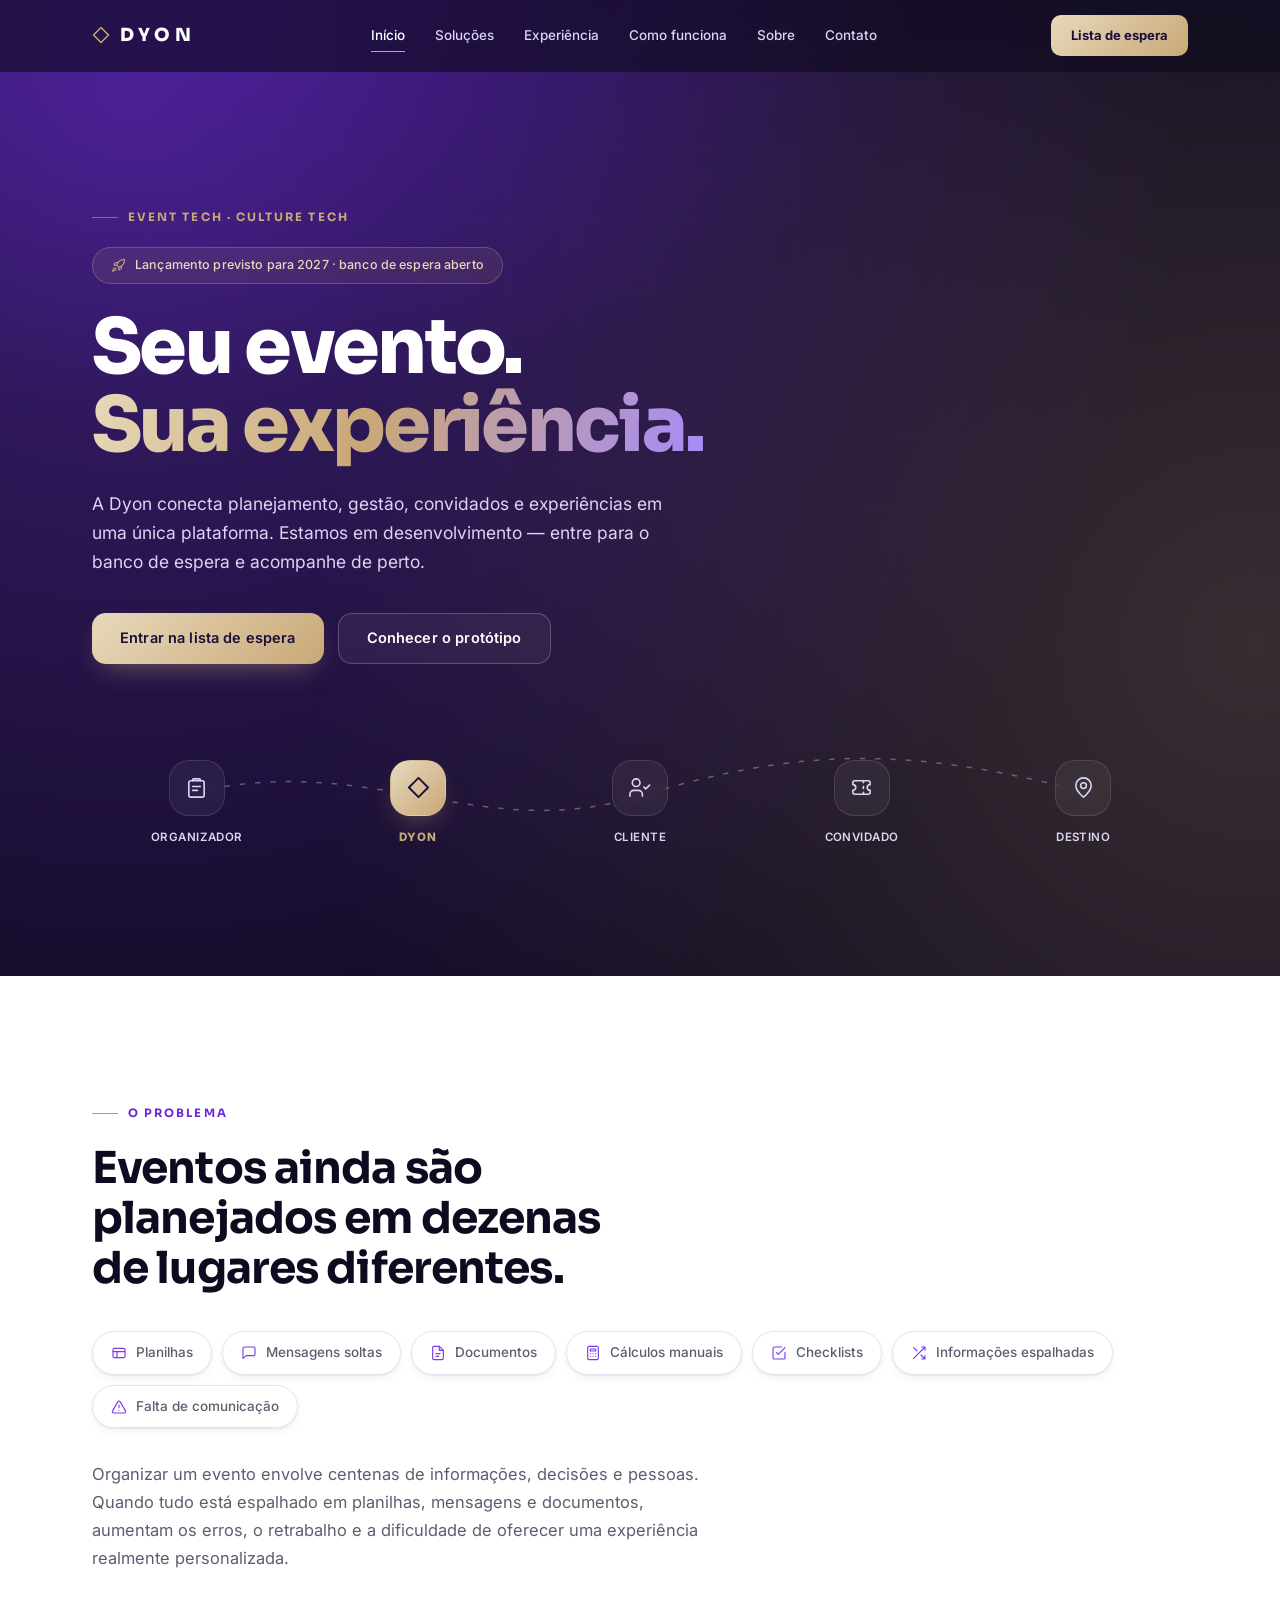
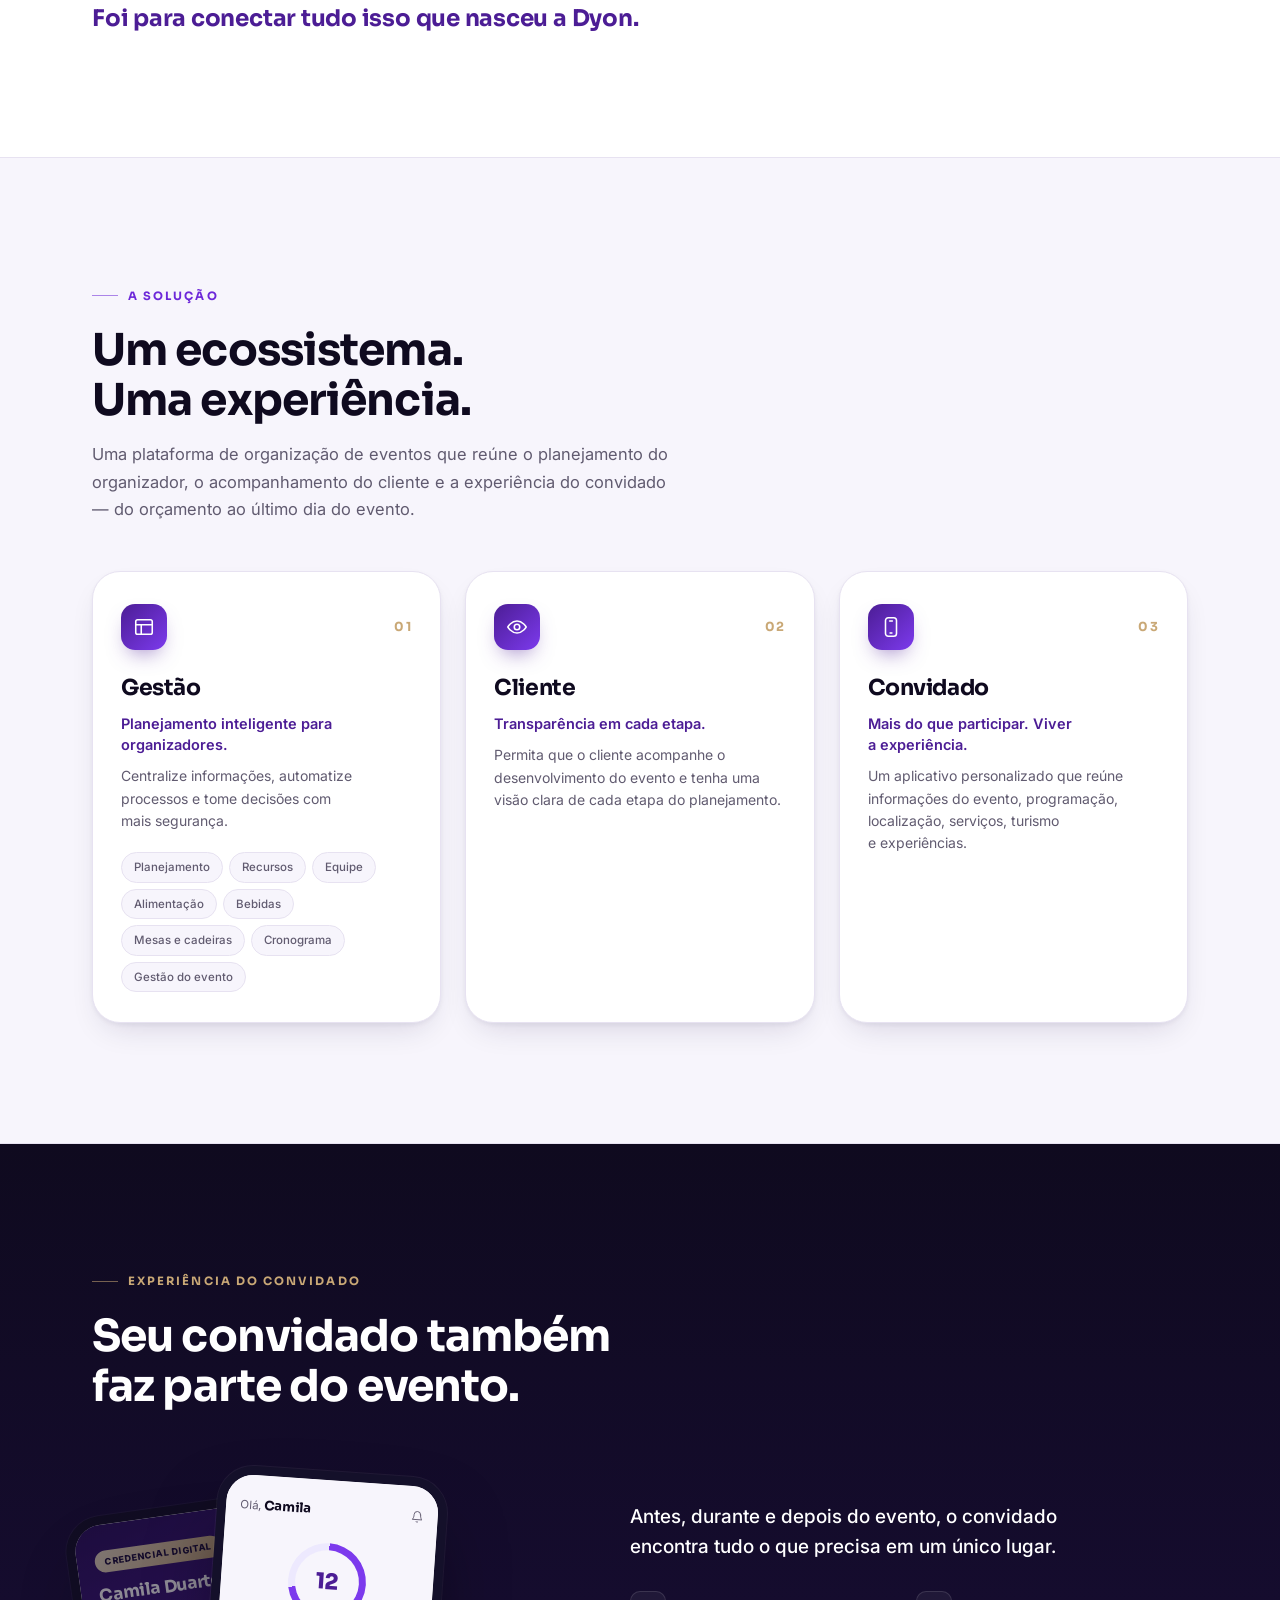
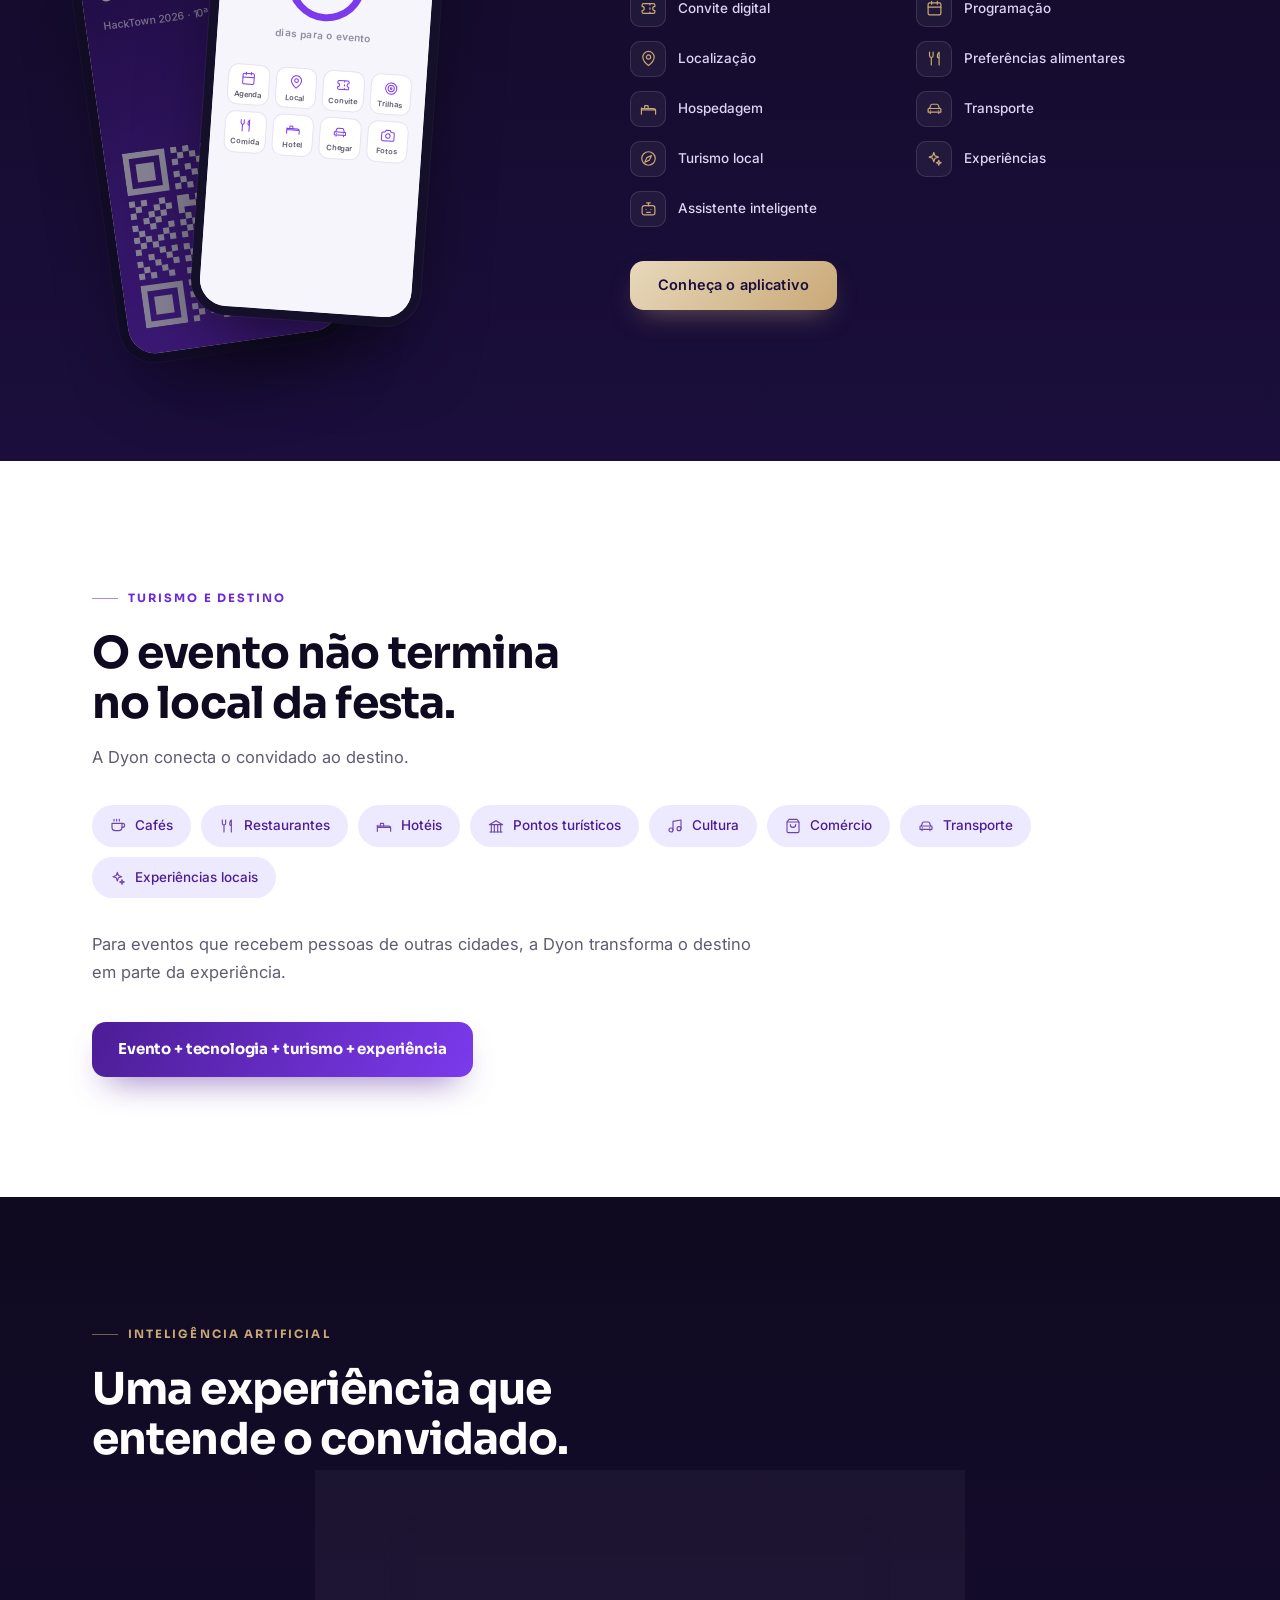
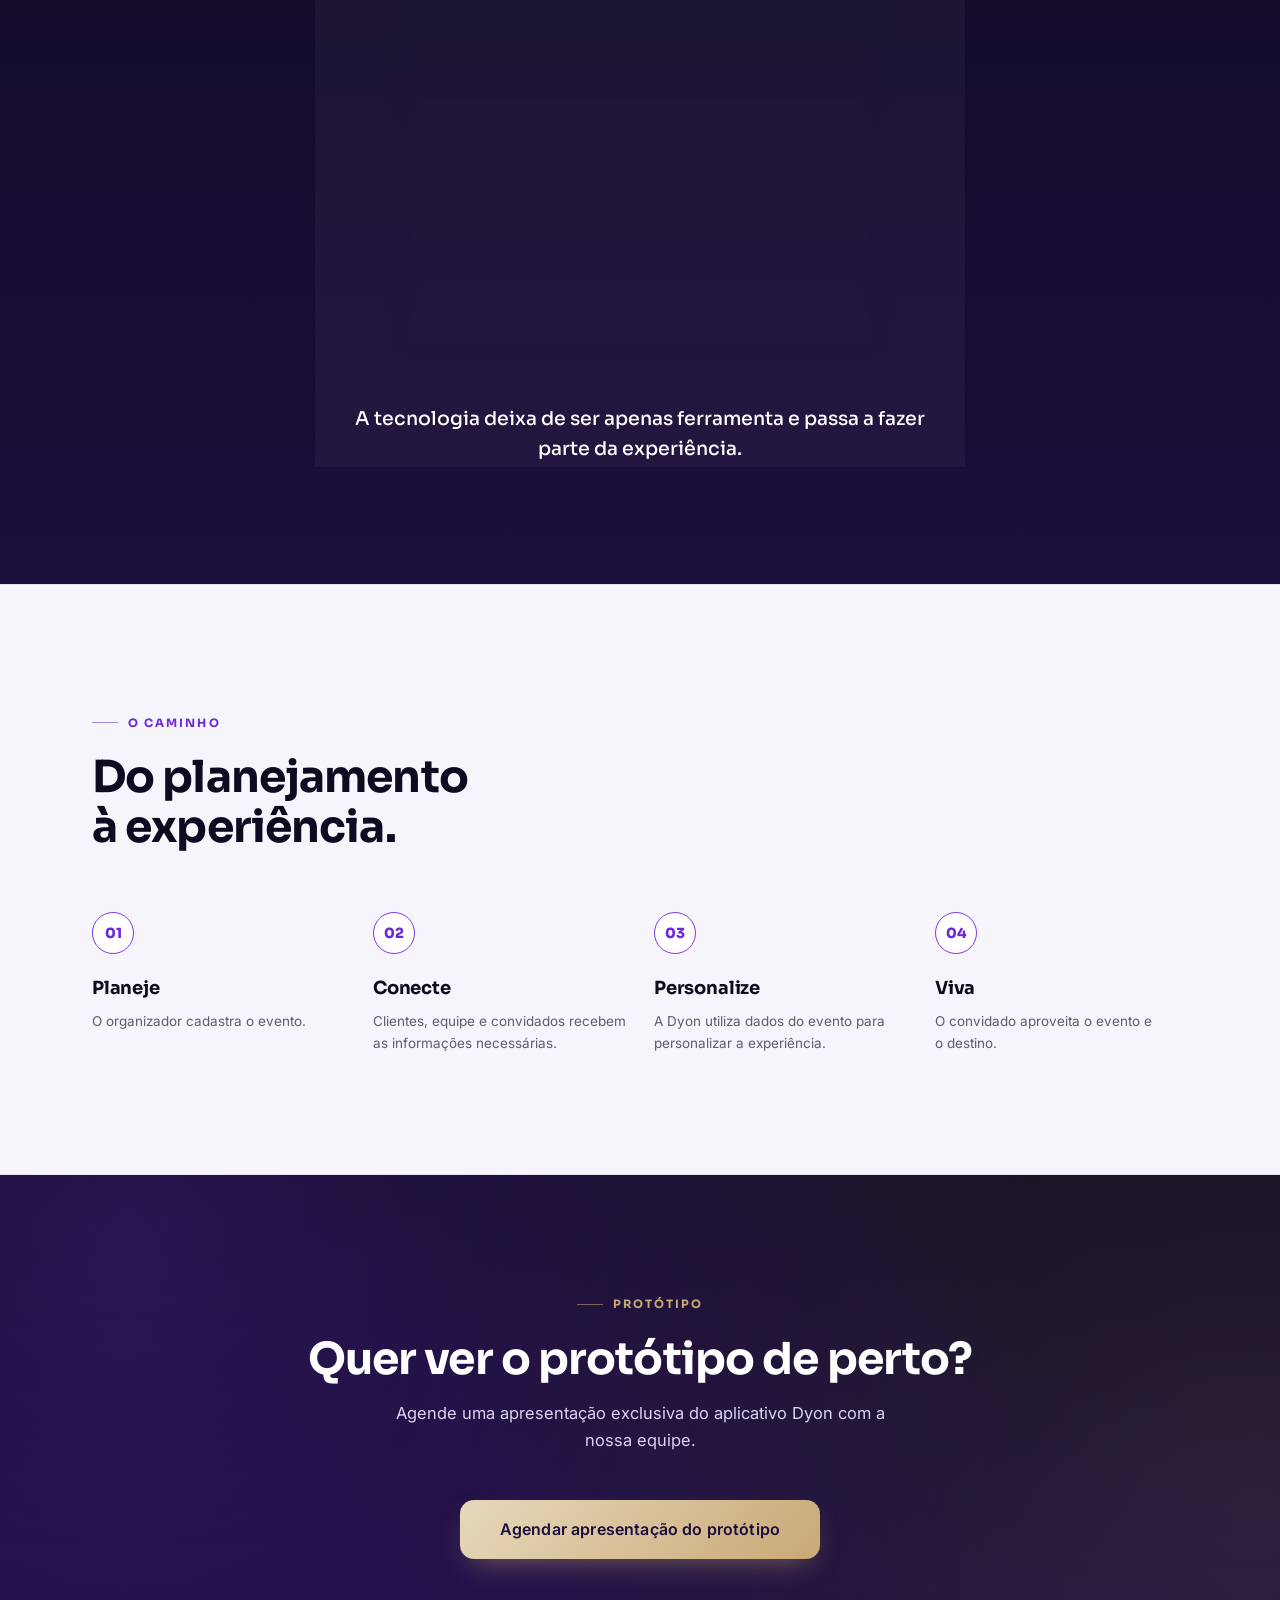
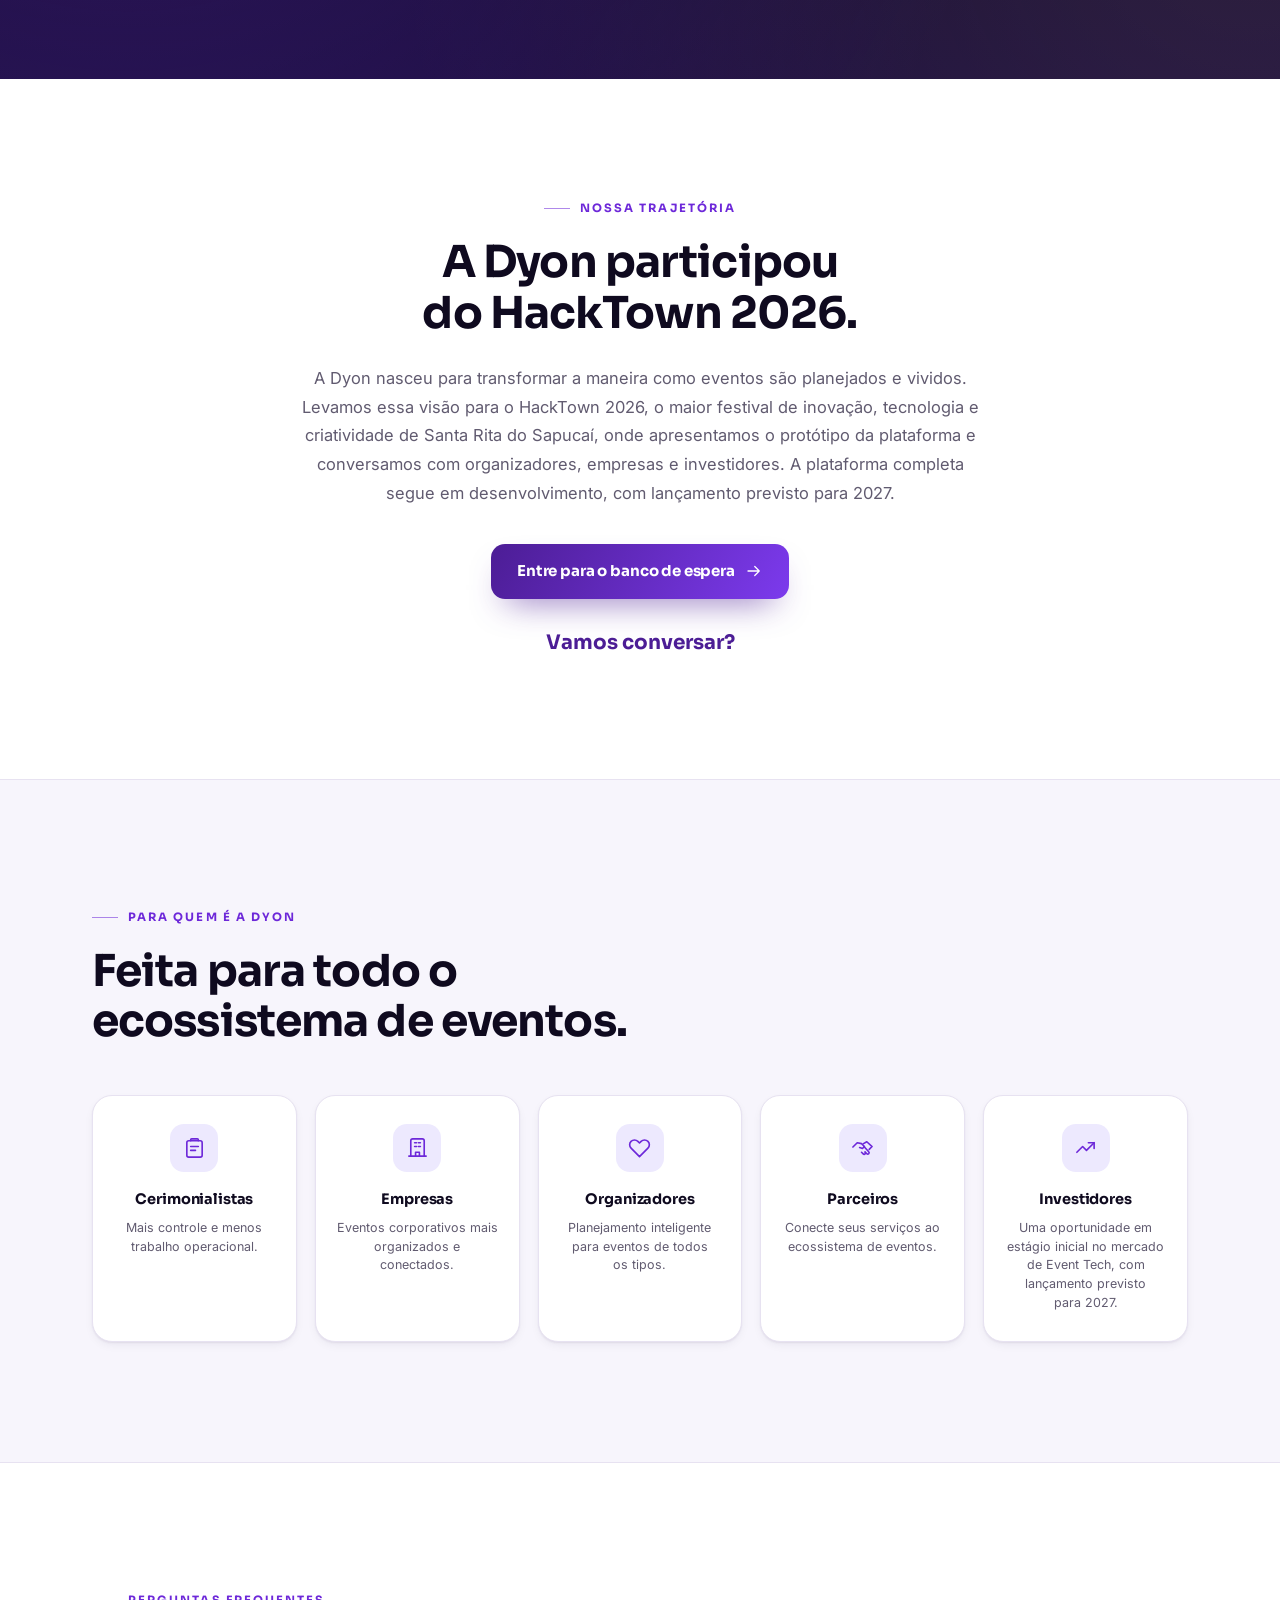
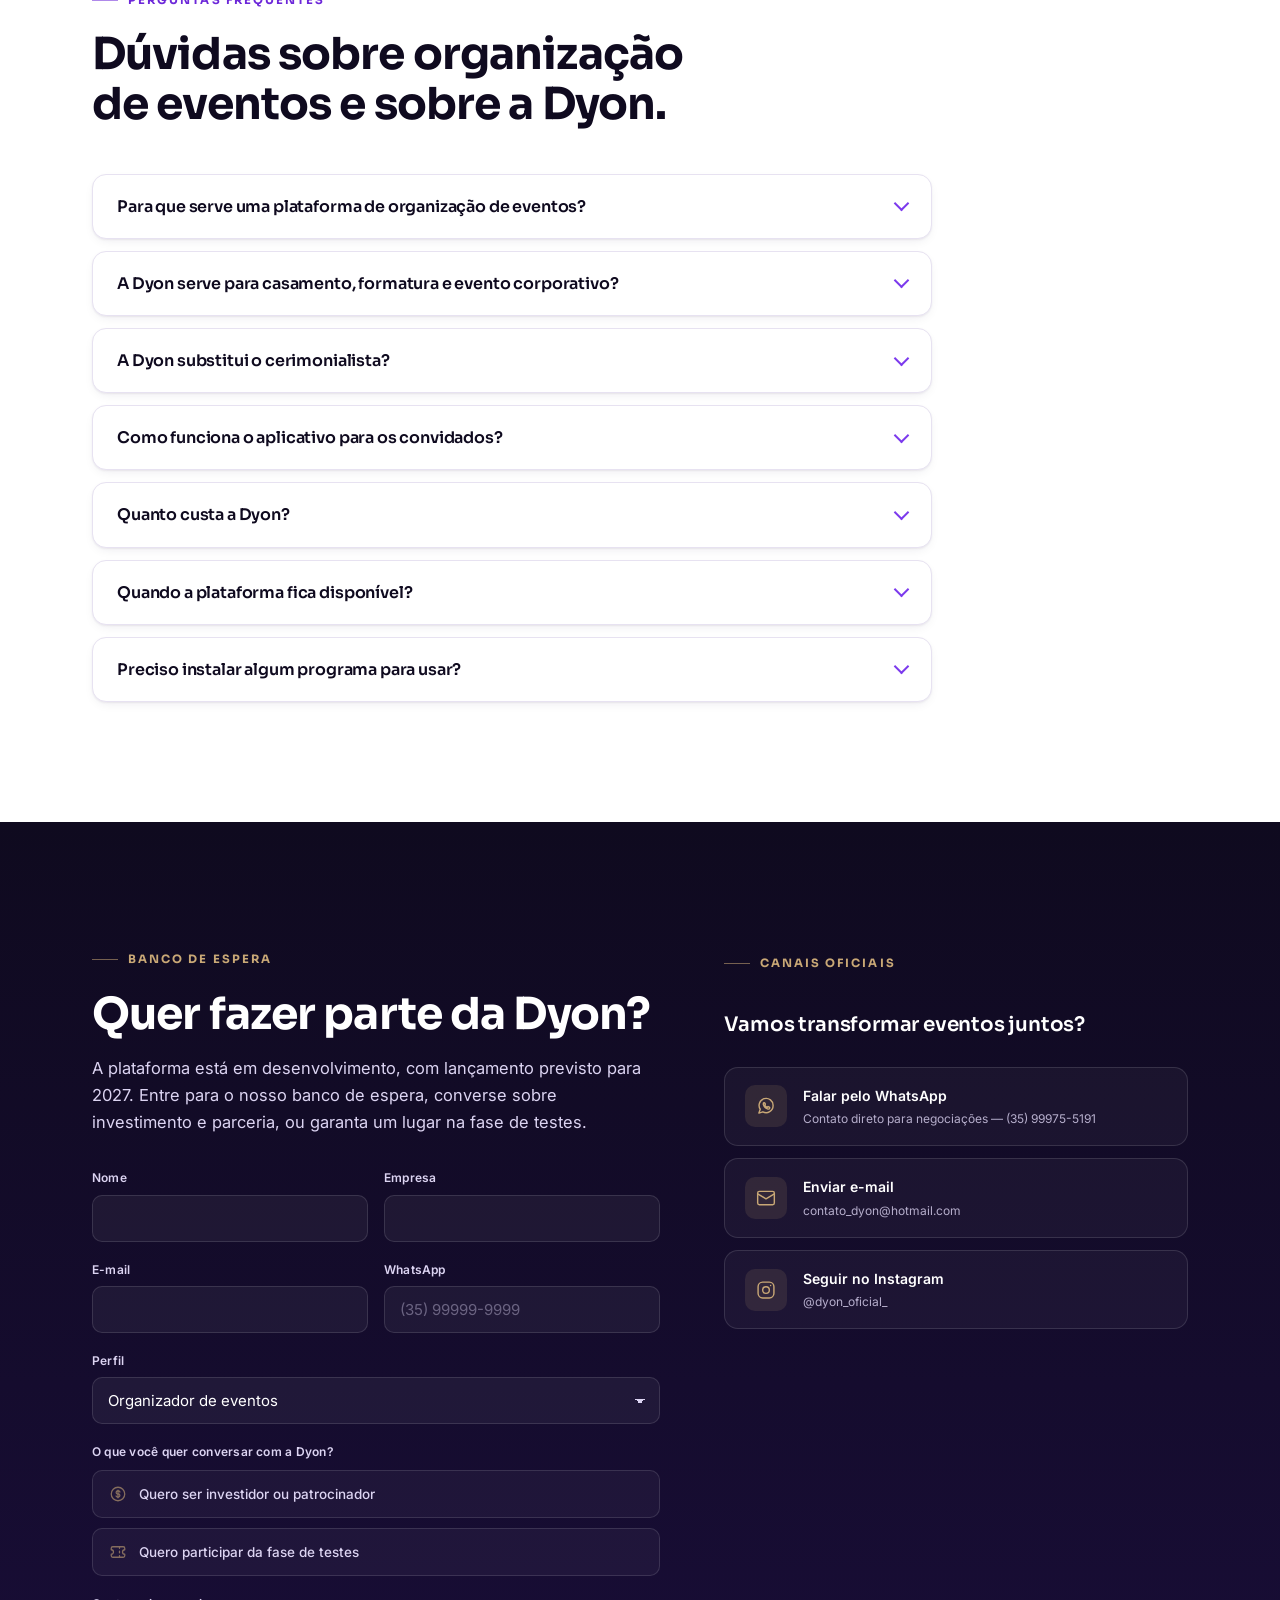
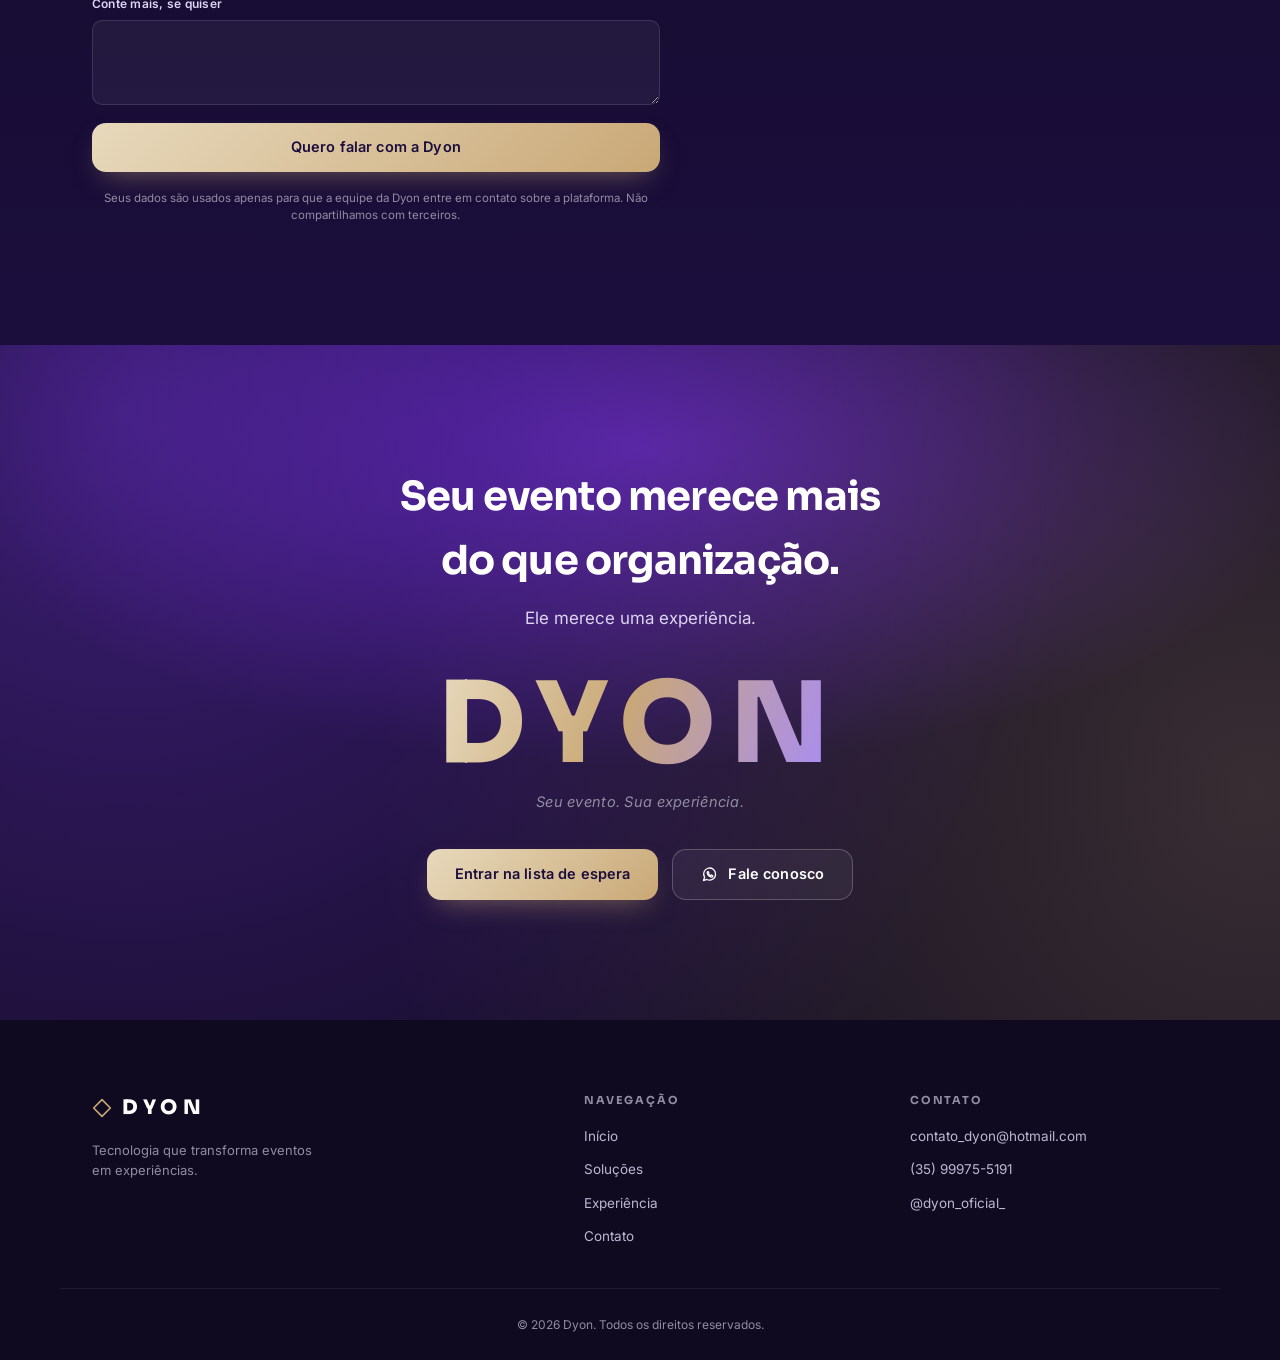
==== index.html @ 257ace50 "atualização" ====
<!DOCTYPE html>
<html lang="pt-BR">
<head>
<meta charset="UTF-8">
<meta name="viewport" content="width=device-width, initial-scale=1.0, maximum-scale=1.0, minimum-scale=1.0, user-scalable=no, viewport-fit=cover">
<meta name="description" content="Plataforma para organização e gestão de eventos: planejamento para cerimonialistas, acompanhamento do cliente e aplicativo para convidados. Lançamento em 2027.">
<meta name="theme-color" content="#0F0A1F">
<title>Dyon — Plataforma de gestão de eventos e app do convidado</title>
<meta property="og:type" content="website">
<meta property="og:locale" content="pt_BR">
<meta property="og:site_name" content="Dyon">
<meta property="og:title" content="Dyon — Seu evento. Sua experiência.">
<meta property="og:description" content="A Dyon conecta planejamento, gestão, convidados e experiências em uma única plataforma. Lançamento previsto para 2027 — entre para o banco de espera.">
<meta name="twitter:card" content="summary_large_image">
<link rel="icon" href="data:image/svg+xml,%3Csvg xmlns='http://www.w3.org/2000/svg' viewBox='0 0 32 32'%3E%3Crect width='32' height='32' rx='8' fill='%230F0A1F'/%3E%3Cpath d='M16 6l8 10-8 10-8-10z' fill='none' stroke='%23C9A876' stroke-width='2' stroke-linejoin='round'/%3E%3C/svg%3E">
<link rel="preconnect" href="https://fonts.googleapis.com">
<link rel="preconnect" href="https://fonts.gstatic.com" crossorigin>
<link href="https://fonts.googleapis.com/css2?family=Sora:wght@400;500;600;700;800&family=Inter:wght@400;500;600;700&display=swap" rel="stylesheet">
<link rel="stylesheet" href="style.css">

<!-- Ficha da empresa para o Google entender quem é a Dyon -->
<script type="application/ld+json">
{
  "@context": "https://schema.org",
  "@graph": [
    {
      "@type": "Organization",
      "@id": "https://dyonoficial.com.br/#organizacao",
      "name": "Dyon",
      "alternateName": "Dyon Event Tech",
      "url": "https://dyonoficial.com.br/",
      "slogan": "Seu evento. Sua experiência.",
      "description": "Plataforma brasileira de Event Tech que reúne planejamento, gestão, acompanhamento do cliente e a experiência do convidado em um único ecossistema. Em desenvolvimento, com lançamento previsto para 2027.",
      "email": "contato_dyon@hotmail.com",
      "telephone": "+55-35-99975-5191",
      "sameAs": [
        "https://instagram.com/dyon_oficial_"
      ],
      "areaServed": {
        "@type": "Country",
        "name": "Brasil"
      },
      "knowsAbout": [
        "organização de eventos",
        "gestão de eventos",
        "cerimonialista",
        "eventos corporativos",
        "aplicativo para convidados",
        "convite digital",
        "turismo de eventos"
      ],
      "contactPoint": {
        "@type": "ContactPoint",
        "contactType": "vendas",
        "email": "contato_dyon@hotmail.com",
        "telephone": "+55-35-99975-5191",
        "availableLanguage": "pt-BR"
      }
    },
    {
      "@type": "WebSite",
      "@id": "https://dyonoficial.com.br/#site",
      "url": "https://dyonoficial.com.br/",
      "name": "Dyon",
      "inLanguage": "pt-BR",
      "publisher": {
        "@id": "https://dyonoficial.com.br/#organizacao"
      }
    },
    {
      "@type": "FAQPage",
      "@id": "https://dyonoficial.com.br/#perguntas",
      "mainEntity": [
        {
          "@type": "Question",
          "name": "Para que serve uma plataforma de organização de eventos?",
          "acceptedAnswer": {
            "@type": "Answer",
            "text": "Organizar um evento envolve centenas de decisões: orçamento, fornecedores, equipe, alimentação, bebidas, mesas e cadeiras, cronograma e lista de convidados. Uma plataforma de organização de eventos reúne tudo isso em um só lugar, no lugar de planilhas soltas e informações espalhadas por conversas. Na Dyon, o organizador planeja, o cliente acompanha cada etapa e o convidado recebe as informações do evento em um aplicativo."
          }
        },
        {
          "@type": "Question",
          "name": "A Dyon serve para casamento, formatura e evento corporativo?",
          "acceptedAnswer": {
            "@type": "Answer",
            "text": "Sim. A estrutura é a mesma para qualquer evento com convidados: planejamento, equipe, alimentação, cronograma e comunicação. Casamentos, formaturas, congressos, festivais e eventos corporativos usam os mesmos módulos — muda o conteúdo, não a ferramenta."
          }
        },
        {
          "@type": "Question",
          "name": "A Dyon substitui o cerimonialista?",
          "acceptedAnswer": {
            "@type": "Answer",
            "text": "Não. A Dyon é a ferramenta de trabalho do cerimonialista, não o substituto dele. O que a plataforma tira do caminho é o trabalho operacional — refazer planilha, repetir a mesma informação, conferir número de convidado — para sobrar tempo com o que exige gente: atendimento, decisão e o dia do evento."
          }
        },
        {
          "@type": "Question",
          "name": "Como funciona o aplicativo para os convidados?",
          "acceptedAnswer": {
            "@type": "Answer",
            "text": "Cada convidado recebe um aplicativo personalizado do evento, com convite digital, programação, localização, preferências alimentares, hospedagem, transporte e as experiências do destino. Há também um assistente inteligente que responde dúvidas como o caminho até o local ou o restaurante mais próximo. O convidado não precisa instalar nada."
          }
        },
        {
          "@type": "Question",
          "name": "Quanto custa a Dyon?",
          "acceptedAnswer": {
            "@type": "Answer",
            "text": "Ainda não há preço definido. A plataforma está em desenvolvimento, com lançamento previsto para 2027, e os valores serão anunciados perto do lançamento. Quem entra no banco de espera é avisado primeiro."
          }
        },
        {
          "@type": "Question",
          "name": "Quando a plataforma fica disponível?",
          "acceptedAnswer": {
            "@type": "Answer",
            "text": "O lançamento está previsto para 2027. Antes disso haverá uma fase de testes com um grupo reduzido de organizadores e cerimonialistas — dá para se candidatar pelo formulário desta página."
          }
        },
        {
          "@type": "Question",
          "name": "Preciso instalar algum programa para usar?",
          "acceptedAnswer": {
            "@type": "Answer",
            "text": "Não. A Dyon funciona pelo navegador, no computador ou no celular, sem instalação e sem depender de um sistema específico."
          }
        }
      ]
    }
  ]
}
</script>
</head>
<body>

<a class="skip-link" href="#conteudo">Ir para o conteúdo</a>

<!-- ==================== BIBLIOTECA DE ÍCONES ==================== -->
<svg class="icon-sprite" aria-hidden="true" focusable="false"><defs>
  <symbol id="i-diamond" viewBox="0 0 24 24"><path d="M12 2 22 12 12 22 2 12z"/></symbol>
  <symbol id="i-clipboard" viewBox="0 0 24 24"><path d="M9 3h6a1 1 0 0 1 1 1v1H8V4a1 1 0 0 1 1-1z"/><path d="M16 5h2a2 2 0 0 1 2 2v13a2 2 0 0 1-2 2H6a2 2 0 0 1-2-2V7a2 2 0 0 1 2-2h2"/><path d="M8 11h8M8 15h5"/></symbol>
  <symbol id="i-user-check" viewBox="0 0 24 24"><path d="M15 21v-2a4 4 0 0 0-4-4H6a4 4 0 0 0-4 4v2"/><circle cx="8.5" cy="7" r="4"/><path d="m16.5 11.5 2 2 4-4"/></symbol>
  <symbol id="i-ticket" viewBox="0 0 24 24"><path d="M3 9V7a2 2 0 0 1 2-2h14a2 2 0 0 1 2 2v2a3 3 0 0 0 0 6v2a2 2 0 0 1-2 2H5a2 2 0 0 1-2-2v-2a3 3 0 0 0 0-6z"/><path d="M14 5v2M14 11v2M14 17v2"/></symbol>
  <symbol id="i-pin" viewBox="0 0 24 24"><path d="M20 10c0 6-8 12-8 12s-8-6-8-12a8 8 0 0 1 16 0z"/><circle cx="12" cy="10" r="3"/></symbol>
  <symbol id="i-table" viewBox="0 0 24 24"><rect x="3" y="5" width="18" height="14" rx="2"/><path d="M3 10h18M9 10v9"/></symbol>
  <symbol id="i-message" viewBox="0 0 24 24"><path d="M21 14a2 2 0 0 1-2 2H8l-5 4V5a2 2 0 0 1 2-2h14a2 2 0 0 1 2 2z"/></symbol>
  <symbol id="i-file" viewBox="0 0 24 24"><path d="M14 2H6a2 2 0 0 0-2 2v16a2 2 0 0 0 2 2h12a2 2 0 0 0 2-2V8z"/><path d="M14 2v6h6M9 13h6M9 17h4"/></symbol>
  <symbol id="i-calculator" viewBox="0 0 24 24"><rect x="4" y="2" width="16" height="20" rx="2"/><path d="M8 6h8v3H8z"/><path d="M8 13h.01M12 13h.01M16 13h.01M8 17h.01M12 17h.01M16 17h.01"/></symbol>
  <symbol id="i-check-square" viewBox="0 0 24 24"><path d="M21 11v8a2 2 0 0 1-2 2H5a2 2 0 0 1-2-2V5a2 2 0 0 1 2-2h11"/><path d="m8 11 3 3 10-10"/></symbol>
  <symbol id="i-shuffle" viewBox="0 0 24 24"><path d="M16 3h5v5M4 20 21 3M21 16v5h-5M15 15l6 6M4 4l5 5"/></symbol>
  <symbol id="i-alert" viewBox="0 0 24 24"><path d="M10.3 3.9 2.4 17.8A2 2 0 0 0 4.1 21h15.8a2 2 0 0 0 1.7-3.2L13.7 3.9a2 2 0 0 0-3.4 0z"/><path d="M12 9v4M12 17h.01"/></symbol>
  <symbol id="i-calendar" viewBox="0 0 24 24"><rect x="3" y="4" width="18" height="17" rx="2"/><path d="M8 2v4M16 2v4M3 10h18"/></symbol>
  <symbol id="i-utensils" viewBox="0 0 24 24"><path d="M5 3v5a2.5 2.5 0 0 0 5 0V3M7.5 10.5V21"/><path d="M18.5 3c-1.6 1.4-2.5 3.4-2.5 5.5 0 1.8 1 3 2.5 3V3zM18.5 11.5V21"/></symbol>
  <symbol id="i-bed" viewBox="0 0 24 24"><path d="M2 20v-9M2 14h20M22 20v-5a3 3 0 0 0-3-3H2"/><path d="M6.5 12V9a1 1 0 0 1 1-1h3a1 1 0 0 1 1 1v3"/></symbol>
  <symbol id="i-car" viewBox="0 0 24 24"><path d="m5 12 1.6-4.4A2 2 0 0 1 8.5 6h7a2 2 0 0 1 1.9 1.6L19 12"/><path d="M4 12h16a1 1 0 0 1 1 1v4H3v-4a1 1 0 0 1 1-1z"/><path d="M6 17v2M18 17v2M6.5 14.5h.01M17.5 14.5h.01"/></symbol>
  <symbol id="i-camera" viewBox="0 0 24 24"><path d="M22 19a2 2 0 0 1-2 2H4a2 2 0 0 1-2-2V9a2 2 0 0 1 2-2h3l1.8-3h6.4L17 7h3a2 2 0 0 1 2 2z"/><circle cx="12" cy="13" r="3.6"/></symbol>
  <symbol id="i-target" viewBox="0 0 24 24"><circle cx="12" cy="12" r="9"/><circle cx="12" cy="12" r="5"/><circle cx="12" cy="12" r="1.4"/></symbol>
  <symbol id="i-sparkles" viewBox="0 0 24 24"><path d="M11 3.5 12.7 8.3 17.5 10 12.7 11.7 11 16.5 9.3 11.7 4.5 10 9.3 8.3z"/><path d="M18 14.5l.9 2.6 2.6.9-2.6.9-.9 2.6-.9-2.6-2.6-.9 2.6-.9z"/></symbol>
  <symbol id="i-bot" viewBox="0 0 24 24"><rect x="3" y="8" width="18" height="13" rx="3"/><path d="M12 8V4M9.5 4h5"/><path d="M8.5 13.5h.01M15.5 13.5h.01M9.5 17.5h5"/></symbol>
  <symbol id="i-compass" viewBox="0 0 24 24"><circle cx="12" cy="12" r="9.5"/><path d="m16.2 7.8-2.9 6.5-6.5 2.9 2.9-6.5z"/></symbol>
  <symbol id="i-coffee" viewBox="0 0 24 24"><path d="M18 8h1a3 3 0 1 1 0 6h-1"/><path d="M3 8h15v6a5 5 0 0 1-5 5H8a5 5 0 0 1-5-5z"/><path d="M6 2v2.5M10 2v2.5M14 2v2.5"/></symbol>
  <symbol id="i-landmark" viewBox="0 0 24 24"><path d="M3 21h18M2 10 12 4l10 6z"/><path d="M5 10v11M9.5 10v11M14.5 10v11M19 10v11"/></symbol>
  <symbol id="i-music" viewBox="0 0 24 24"><path d="M9 18V5l12-2v13"/><circle cx="6" cy="18" r="3"/><circle cx="18" cy="16" r="3"/></symbol>
  <symbol id="i-bag" viewBox="0 0 24 24"><path d="M6 2 3 6v14a2 2 0 0 0 2 2h14a2 2 0 0 0 2-2V6l-3-4z"/><path d="M3 6h18M16 10a4 4 0 0 1-8 0"/></symbol>
  <symbol id="i-users" viewBox="0 0 24 24"><path d="M16 21v-2a4 4 0 0 0-4-4H6a4 4 0 0 0-4 4v2"/><circle cx="9" cy="7" r="4"/><path d="M22 21v-2a4 4 0 0 0-3-3.87M16 3.13a4 4 0 0 1 0 7.75"/></symbol>
  <symbol id="i-building" viewBox="0 0 24 24"><path d="M3 21h18M5 21V5a2 2 0 0 1 2-2h10a2 2 0 0 1 2 2v16"/><path d="M9 7h2M13 7h2M9 11h2M13 11h2M10 21v-4h4v4"/></symbol>
  <symbol id="i-heart" viewBox="0 0 24 24"><path d="M20.8 5.6a5 5 0 0 0-7.1 0L12 7.3l-1.7-1.7a5 5 0 1 0-7.1 7.1l8.8 8.8 8.8-8.8a5 5 0 0 0 0-7.1z"/></symbol>
  <symbol id="i-handshake" viewBox="0 0 24 24"><path d="M2 11.5 6.5 7l4.5 1 3 3-2 2-3-1"/><path d="m13 8 3.5-2L22 11l-3 3"/><path d="m11 17 1.7 1.7a1.4 1.4 0 0 0 2-2"/><path d="m14.7 16.7 1.8 1.8a1.4 1.4 0 0 0 2-2L13.5 11"/></symbol>
  <symbol id="i-trending" viewBox="0 0 24 24"><path d="m3 17 6-6 4 4 8-8"/><path d="M15 7h6v6"/></symbol>
  <symbol id="i-mail" viewBox="0 0 24 24"><rect x="2" y="4" width="20" height="16" rx="2"/><path d="m22 7-10 6L2 7"/></symbol>
  <symbol id="i-instagram" viewBox="0 0 24 24"><rect x="2.5" y="2.5" width="19" height="19" rx="5.5"/><circle cx="12" cy="12" r="4"/><path d="M17.5 6.5h.01"/></symbol>
  <symbol id="i-whatsapp" viewBox="0 0 24 24"><path d="M20.5 11.6a8.4 8.4 0 0 1-12.3 7.4L3.5 20.5l1.6-4.6a8.4 8.4 0 1 1 15.4-4.3z"/><path d="M8.9 8.4c.2-.4.4-.4.6-.4h.5c.2 0 .4 0 .6.4l.6 1.4c.1.2 0 .4-.1.6l-.4.4c-.1.2-.2.3 0 .5a6 6 0 0 0 2.5 2.2c.2.1.4.1.5 0l.5-.6c.1-.2.3-.2.5-.1l1.4.7c.2.1.3.2.3.4v.4c0 .4-.3.9-.6 1.1-.4.3-.9.4-1.4.3a7.6 7.6 0 0 1-5.5-5.3c-.2-.7-.1-1.4.3-2z"/></symbol>
  <symbol id="i-bell" viewBox="0 0 24 24"><path d="M18 8a6 6 0 0 0-12 0c0 7-3 9-3 9h18s-3-2-3-9"/><path d="M13.7 21a2 2 0 0 1-3.4 0"/></symbol>
  <symbol id="i-check" viewBox="0 0 24 24"><path d="m5 12 5 5L20 7"/></symbol>
  <symbol id="i-arrow" viewBox="0 0 24 24"><path d="M4 12h15M13 6l6 6-6 6"/></symbol>
  <symbol id="i-rocket" viewBox="0 0 24 24"><path d="M12.5 15 9 11.5a20 20 0 0 1 2-3.7A12 12 0 0 1 21.5 2.5c.2 3-.7 7.6-5.3 10.7a20 20 0 0 1-3.7 1.8z"/><path d="M9 11.5H5s.4-2.6 1.8-3.7c1.6-1.2 4.2-.3 4.2-.3M12.5 15v4s2.6-.4 3.7-1.8c1.2-1.6.3-4.2.3-4.2"/><path d="M4.5 16.5c-1.4 1.2-1.9 4.6-1.9 4.6s3.4-.5 4.6-1.9a1.9 1.9 0 0 0-2.7-2.7z"/></symbol>
  <symbol id="i-coin" viewBox="0 0 24 24"><circle cx="12" cy="12" r="9"/><path d="M12 7v10"/><path d="M14.6 9.4A2.5 2.5 0 0 0 12.3 8h-.8a2 2 0 0 0 0 4h1a2 2 0 0 1 0 4h-.8a2.5 2.5 0 0 1-2.3-1.4"/></symbol>
  <symbol id="i-link" viewBox="0 0 24 24"><path d="M9 17H7.5a5 5 0 0 1 0-10H9M15 7h1.5a5 5 0 0 1 0 10H15M8 12h8"/></symbol>
  <symbol id="i-layout" viewBox="0 0 24 24"><rect x="3" y="4" width="18" height="16" rx="2"/><path d="M3 9.5h18M9 9.5V20"/></symbol>
  <symbol id="i-eye" viewBox="0 0 24 24"><path d="M2 12s3.6-6.5 10-6.5S22 12 22 12s-3.6 6.5-10 6.5S2 12 2 12z"/><circle cx="12" cy="12" r="3"/></symbol>
  <symbol id="i-phone-app" viewBox="0 0 24 24"><rect x="6" y="2" width="12" height="20" rx="3"/><path d="M10.5 5.5h3M11 18.5h2"/></symbol>
</defs></svg>

<!-- ==================== NAV ==================== -->
<header class="nav" id="nav">
  <div class="nav-inner">
    <a href="#inicio" class="nav-logo" aria-label="Dyon — ir para o início">
      <svg class="ico nav-logo-mark" aria-hidden="true"><use href="#i-diamond"/></svg>
      <span>DYON</span>
    </a>
    <nav class="nav-links" id="navLinks" aria-label="Navegação principal">
      <a href="#inicio">Início</a>
      <a href="#solucoes">Soluções</a>
      <a href="#experiencia">Experiência</a>
      <a href="#como-funciona">Como funciona</a>
      <a href="#sobre">Sobre</a>
      <a href="#contato">Contato</a>
    </nav>
    <a href="#contato" class="nav-cta">Lista de espera</a>
    <button class="nav-burger" id="navBurger" type="button" aria-label="Abrir menu" aria-expanded="false" aria-controls="navLinks">
      <span></span><span></span><span></span>
    </button>
  </div>
</header>

<main id="conteudo">

<!-- ==================== 1. HERO ==================== -->
<section class="hero" id="inicio">
  <div class="hero-glow" aria-hidden="true"></div>
  <div class="hero-lines" aria-hidden="true"></div>
  <div class="section-inner hero-inner">
    <span class="eyebrow light">Event Tech · Culture Tech</span>
    <span class="launch-badge"><svg class="ico" aria-hidden="true"><use href="#i-rocket"/></svg>Lançamento previsto para 2027 · banco de espera aberto</span>
    <h1 class="hero-title">Seu evento.<br><span>Sua experiência.</span></h1>
    <p class="hero-sub">A Dyon conecta planejamento, gestão, convidados e experiências em uma única plataforma. Estamos em desenvolvimento — entre para o banco de espera e acompanhe de perto.</p>
    <div class="hero-actions">
      <a href="#contato" class="btn btn-gold">Entrar na lista de espera</a>
      <a href="#experimente" class="btn btn-outline-light">Conhecer o protótipo</a>
    </div>

    <div class="ecosystem" id="ecosystem">
      <svg class="ecosystem-thread" id="ecoThread" viewBox="0 0 1000 120" preserveAspectRatio="none" aria-hidden="true">
        <defs>
          <linearGradient id="threadGrad" x1="0" y1="0" x2="1" y2="0">
            <stop offset="0%" stop-color="#A78BFA"/>
            <stop offset="50%" stop-color="#C9A876"/>
            <stop offset="100%" stop-color="#A78BFA"/>
          </linearGradient>
        </defs>
        <path d="M 80 60 C 250 10, 350 110, 500 60 S 750 10, 920 60"/>
      </svg>
      <div class="eco-node"><span><svg class="ico" aria-hidden="true"><use href="#i-clipboard"/></svg></span><b>Organizador</b></div>
      <div class="eco-node eco-node-brand"><span><svg class="ico" aria-hidden="true"><use href="#i-diamond"/></svg></span><b>DYON</b></div>
      <div class="eco-node"><span><svg class="ico" aria-hidden="true"><use href="#i-user-check"/></svg></span><b>Cliente</b></div>
      <div class="eco-node"><span><svg class="ico" aria-hidden="true"><use href="#i-ticket"/></svg></span><b>Convidado</b></div>
      <div class="eco-node"><span><svg class="ico" aria-hidden="true"><use href="#i-pin"/></svg></span><b>Destino</b></div>
    </div>
  </div>
</section>

<!-- ==================== 2. O PROBLEMA ==================== -->
<section class="section" id="problema">
  <div class="section-inner">
    <span class="eyebrow dark">O problema</span>
    <h2 class="section-title">Eventos ainda são planejados em dezenas de lugares diferentes.</h2>
    <div class="problem-grid">
      <div class="problem-chip"><svg class="ico" aria-hidden="true"><use href="#i-table"/></svg>Planilhas</div>
      <div class="problem-chip"><svg class="ico" aria-hidden="true"><use href="#i-message"/></svg>Mensagens soltas</div>
      <div class="problem-chip"><svg class="ico" aria-hidden="true"><use href="#i-file"/></svg>Documentos</div>
      <div class="problem-chip"><svg class="ico" aria-hidden="true"><use href="#i-calculator"/></svg>Cálculos manuais</div>
      <div class="problem-chip"><svg class="ico" aria-hidden="true"><use href="#i-check-square"/></svg>Checklists</div>
      <div class="problem-chip"><svg class="ico" aria-hidden="true"><use href="#i-shuffle"/></svg>Informações espalhadas</div>
      <div class="problem-chip"><svg class="ico" aria-hidden="true"><use href="#i-alert"/></svg>Falta de comunicação</div>
    </div>
    <p class="problem-text">Organizar um evento envolve centenas de informações, decisões e pessoas. Quando tudo está espalhado em planilhas, mensagens e documentos, aumentam os erros, o retrabalho e a dificuldade de oferecer uma experiência realmente personalizada.</p>
    <p class="problem-punch">Foi para conectar tudo isso que nasceu a <b>Dyon</b>.</p>
  </div>
</section>

<!-- ==================== 3. A SOLUÇÃO ==================== -->
<section class="section alt" id="solucoes">
  <div class="section-inner">
    <span class="eyebrow dark">A solução</span>
    <h2 class="section-title">Um ecossistema. Uma experiência.</h2>
    <p class="section-sub">Uma plataforma de organização de eventos que reúne o planejamento do organizador, o acompanhamento do cliente e a experiência do convidado — do orçamento ao último dia do evento.</p>
    <div class="pillar-grid">
      <article class="pillar-card">
        <div class="pillar-head">
          <span class="pillar-icon"><svg class="ico" aria-hidden="true"><use href="#i-layout"/></svg></span>
          <span class="pillar-num">01</span>
        </div>
        <h3>Gestão</h3>
        <p class="pillar-lead">Planejamento inteligente para organizadores.</p>
        <p class="pillar-desc">Centralize informações, automatize processos e tome decisões com mais segurança.</p>
        <ul class="pillar-list">
          <li>Planejamento</li><li>Recursos</li><li>Equipe</li><li>Alimentação</li><li>Bebidas</li><li>Mesas e cadeiras</li><li>Cronograma</li><li>Gestão do evento</li>
        </ul>
      </article>
      <article class="pillar-card">
        <div class="pillar-head">
          <span class="pillar-icon"><svg class="ico" aria-hidden="true"><use href="#i-eye"/></svg></span>
          <span class="pillar-num">02</span>
        </div>
        <h3>Cliente</h3>
        <p class="pillar-lead">Transparência em cada etapa.</p>
        <p class="pillar-desc">Permita que o cliente acompanhe o desenvolvimento do evento e tenha uma visão clara de cada etapa do planejamento.</p>
      </article>
      <article class="pillar-card">
        <div class="pillar-head">
          <span class="pillar-icon"><svg class="ico" aria-hidden="true"><use href="#i-phone-app"/></svg></span>
          <span class="pillar-num">03</span>
        </div>
        <h3>Convidado</h3>
        <p class="pillar-lead">Mais do que participar. Viver a experiência.</p>
        <p class="pillar-desc">Um aplicativo personalizado que reúne informações do evento, programação, localização, serviços, turismo e experiências.</p>
      </article>
    </div>
  </div>
</section>

<!-- ==================== 4. EXPERIÊNCIA DO CONVIDADO ==================== -->
<section class="section dark" id="experiencia">
  <div class="section-inner">
    <span class="eyebrow light">Experiência do convidado</span>
    <h2 class="section-title light">Seu convidado também faz parte do evento.</h2>
    <div class="guest-showcase">
      <div class="phones">
        <div class="mockphone mockphone-back">
          <div class="mockscreen mockscreen-ticket">
            <span class="mock-tag">Credencial digital</span>
            <b class="mock-guest-name">Camila Duarte</b>
            <span class="mock-ticket-event">HackTown 2026 · 10ª edição</span>
            <svg class="mock-qr" viewBox="0 0 29 29" aria-hidden="true">
              <path fill-rule="evenodd" d="M0 0h7v7H0zM1 1h5v5H1zM2 2h3v3H2zM22 0h7v7h-7zM23 1h5v5h-5zM24 2h3v3h-3zM0 22h7v7H0zM1 23h5v5H1zM2 24h3v3H2z"/>
              <path d="M8 0h1v1H8zM10 0h1v1h-1zM13 0h1v1h-1zM17 0h1v1h-1zM20 0h1v1h-1zM9 1h1v1H9zM11 1h1v1h-1zM14 1h1v1h-1zM16 1h1v1h-1zM19 1h1v1h-1zM8 2h1v1H8zM12 2h1v1h-1zM15 2h1v1h-1zM18 2h1v1h-1zM20 2h1v1h-1zM10 3h1v1h-1zM13 3h1v1h-1zM17 3h1v1h-1zM19 3h1v1h-1zM8 4h1v1H8zM11 4h1v1h-1zM14 4h1v1h-1zM16 4h1v1h-1zM20 4h1v1h-1zM9 5h1v1H9zM12 5h1v1h-1zM15 5h1v1h-1zM18 5h1v1h-1zM8 6h1v1H8zM10 6h1v1h-1zM13 6h1v1h-1zM17 6h1v1h-1zM20 6h1v1h-1z"/>
              <path d="M0 8h1v1H0zM2 8h1v1H2zM5 8h1v1H5zM1 9h1v1H1zM4 9h1v1H4zM6 9h1v1H6zM0 10h1v1H0zM3 10h1v1H3zM5 10h1v1H5zM2 11h1v1H2zM4 11h1v1H4zM0 12h1v1H0zM3 12h1v1H3zM6 12h1v1H6zM1 13h1v1H1zM5 13h1v1H5zM0 14h1v1H0zM2 14h1v1H2zM4 14h1v1H4zM6 14h1v1H6zM1 15h1v1H1zM3 15h1v1H3zM0 16h1v1H0zM4 16h1v1H4zM6 16h1v1H6zM2 17h1v1H2zM5 17h1v1H5zM0 18h1v1H0zM3 18h1v1H3zM6 18h1v1H6zM1 19h1v1H1zM4 19h1v1H4zM0 20h1v1H0zM2 20h1v1H2zM5 20h1v1H5z"/>
              <path d="M8 8h2v2H8zM11 8h1v1h-1zM13 8h2v2h-2zM16 8h1v1h-1zM18 8h1v1h-1zM20 8h2v2h-2zM24 8h1v1h-1zM26 8h1v1h-1zM28 8h1v1h-1zM10 9h1v1h-1zM12 9h1v1h-1zM15 9h1v1h-1zM17 9h1v1h-1zM19 9h1v1h-1zM22 9h1v1h-1zM25 9h1v1h-1zM27 9h1v1h-1zM8 10h1v1H8zM11 10h2v2h-2zM14 10h1v1h-1zM16 10h2v2h-2zM19 10h1v1h-1zM21 10h1v1h-1zM23 10h1v1h-1zM26 10h1v1h-1zM28 10h1v1h-1zM9 11h1v1H9zM13 11h1v1h-1zM15 11h1v1h-1zM18 11h1v1h-1zM20 11h1v1h-1zM22 11h1v1h-1zM24 11h1v1h-1zM27 11h1v1h-1zM8 12h1v1H8zM10 12h1v1h-1zM12 12h1v1h-1zM14 12h2v2h-2zM17 12h1v1h-1zM19 12h2v2h-2zM23 12h1v1h-1zM25 12h1v1h-1zM28 12h1v1h-1zM9 13h1v1H9zM11 13h1v1h-1zM13 13h1v1h-1zM16 13h1v1h-1zM18 13h1v1h-1zM21 13h1v1h-1zM24 13h1v1h-1zM26 13h1v1h-1zM8 14h1v1H8zM12 14h1v1h-1zM17 14h1v1h-1zM20 14h1v1h-1zM22 14h1v1h-1zM25 14h1v1h-1zM27 14h1v1h-1zM10 15h1v1h-1zM13 15h2v2h-2zM16 15h1v1h-1zM18 15h1v1h-1zM21 15h1v1h-1zM23 15h1v1h-1zM26 15h1v1h-1zM28 15h1v1h-1zM8 16h1v1H8zM11 16h1v1h-1zM15 16h1v1h-1zM17 16h2v2h-2zM20 16h1v1h-1zM22 16h1v1h-1zM24 16h1v1h-1zM27 16h1v1h-1zM9 17h1v1H9zM12 17h1v1h-1zM14 17h1v1h-1zM16 17h1v1h-1zM19 17h1v1h-1zM21 17h1v1h-1zM23 17h1v1h-1zM25 17h1v1h-1zM28 17h1v1h-1zM8 18h1v1H8zM10 18h1v1h-1zM13 18h1v1h-1zM15 18h2v2h-2zM18 18h1v1h-1zM20 18h1v1h-1zM22 18h1v1h-1zM26 18h1v1h-1zM9 19h1v1H9zM11 19h1v1h-1zM14 19h1v1h-1zM17 19h1v1h-1zM19 19h2v2h-2zM24 19h1v1h-1zM27 19h1v1h-1zM8 20h1v1H8zM12 20h1v1h-1zM16 20h1v1h-1zM18 20h1v1h-1zM21 20h1v1h-1zM23 20h1v1h-1zM25 20h1v1h-1zM28 20h1v1h-1z"/>
              <path d="M8 22h1v1H8zM10 22h1v1h-1zM13 22h1v1h-1zM16 22h1v1h-1zM19 22h1v1h-1zM21 22h1v1h-1zM24 22h1v1h-1zM27 22h1v1h-1zM9 23h1v1H9zM12 23h1v1h-1zM15 23h1v1h-1zM18 23h1v1h-1zM22 23h1v1h-1zM25 23h1v1h-1zM28 23h1v1h-1zM8 24h1v1H8zM11 24h1v1h-1zM14 24h1v1h-1zM17 24h1v1h-1zM20 24h1v1h-1zM23 24h1v1h-1zM26 24h1v1h-1zM10 25h1v1h-1zM13 25h1v1h-1zM16 25h1v1h-1zM19 25h1v1h-1zM21 25h1v1h-1zM24 25h1v1h-1zM28 25h1v1h-1zM8 26h1v1H8zM12 26h1v1h-1zM15 26h1v1h-1zM18 26h1v1h-1zM22 26h1v1h-1zM25 26h1v1h-1zM27 26h1v1h-1zM9 27h1v1H9zM11 27h1v1h-1zM14 27h1v1h-1zM17 27h1v1h-1zM20 27h1v1h-1zM23 27h1v1h-1zM26 27h1v1h-1zM8 28h1v1H8zM13 28h1v1h-1zM16 28h1v1h-1zM19 28h1v1h-1zM21 28h1v1h-1zM24 28h1v1h-1zM27 28h1v1h-1z"/>
            </svg>
          </div>
        </div>
        <div class="mockphone mockphone-front">
          <div class="mockscreen mockscreen-home">
            <div class="mock-home-header">
              <p class="mock-hi">Olá, <b>Camila</b></p>
              <span class="mock-bell"><svg class="ico" aria-hidden="true"><use href="#i-bell"/></svg></span>
            </div>
            <div class="mock-ring"><span>12</span></div>
            <p class="mock-caption">dias para o evento</p>
            <div class="mock-grid">
              <div><svg class="ico" aria-hidden="true"><use href="#i-calendar"/></svg>Agenda</div>
              <div><svg class="ico" aria-hidden="true"><use href="#i-pin"/></svg>Local</div>
              <div><svg class="ico" aria-hidden="true"><use href="#i-ticket"/></svg>Convite</div>
              <div><svg class="ico" aria-hidden="true"><use href="#i-target"/></svg>Trilhas</div>
              <div><svg class="ico" aria-hidden="true"><use href="#i-utensils"/></svg>Comida</div>
              <div><svg class="ico" aria-hidden="true"><use href="#i-bed"/></svg>Hotel</div>
              <div><svg class="ico" aria-hidden="true"><use href="#i-car"/></svg>Chegar</div>
              <div><svg class="ico" aria-hidden="true"><use href="#i-camera"/></svg>Fotos</div>
            </div>
          </div>
        </div>
      </div>
      <div class="guest-features">
        <p class="guest-lead">Antes, durante e depois do evento, o convidado encontra tudo o que precisa em um único lugar.</p>
        <ul class="feature-list">
          <li><span><svg class="ico" aria-hidden="true"><use href="#i-ticket"/></svg></span>Convite digital</li>
          <li><span><svg class="ico" aria-hidden="true"><use href="#i-calendar"/></svg></span>Programação</li>
          <li><span><svg class="ico" aria-hidden="true"><use href="#i-pin"/></svg></span>Localização</li>
          <li><span><svg class="ico" aria-hidden="true"><use href="#i-utensils"/></svg></span>Preferências alimentares</li>
          <li><span><svg class="ico" aria-hidden="true"><use href="#i-bed"/></svg></span>Hospedagem</li>
          <li><span><svg class="ico" aria-hidden="true"><use href="#i-car"/></svg></span>Transporte</li>
          <li><span><svg class="ico" aria-hidden="true"><use href="#i-compass"/></svg></span>Turismo local</li>
          <li><span><svg class="ico" aria-hidden="true"><use href="#i-sparkles"/></svg></span>Experiências</li>
          <li><span><svg class="ico" aria-hidden="true"><use href="#i-bot"/></svg></span>Assistente inteligente</li>
        </ul>
        <a href="#experimente" class="btn btn-gold">Conheça o aplicativo</a>
      </div>
    </div>
  </div>
</section>

<!-- ==================== 5. TURISMO E DESTINO ==================== -->
<section class="section" id="turismo">
  <div class="section-inner">
    <span class="eyebrow dark">Turismo e destino</span>
    <h2 class="section-title">O evento não termina no local da festa.</h2>
    <p class="section-sub">A Dyon conecta o convidado ao destino.</p>
    <div class="chip-row">
      <span><svg class="ico" aria-hidden="true"><use href="#i-coffee"/></svg>Cafés</span>
      <span><svg class="ico" aria-hidden="true"><use href="#i-utensils"/></svg>Restaurantes</span>
      <span><svg class="ico" aria-hidden="true"><use href="#i-bed"/></svg>Hotéis</span>
      <span><svg class="ico" aria-hidden="true"><use href="#i-landmark"/></svg>Pontos turísticos</span>
      <span><svg class="ico" aria-hidden="true"><use href="#i-music"/></svg>Cultura</span>
      <span><svg class="ico" aria-hidden="true"><use href="#i-bag"/></svg>Comércio</span>
      <span><svg class="ico" aria-hidden="true"><use href="#i-car"/></svg>Transporte</span>
      <span><svg class="ico" aria-hidden="true"><use href="#i-sparkles"/></svg>Experiências locais</span>
    </div>
    <p class="problem-text">Para eventos que recebem pessoas de outras cidades, a Dyon transforma o destino em parte da experiência.</p>
    <div class="destaque-bar">Evento + tecnologia + turismo + experiência</div>
  </div>
</section>

<!-- ==================== 6. INTELIGÊNCIA ARTIFICIAL ==================== -->
<section class="section dark" id="ia">
  <div class="section-inner">
    <span class="eyebrow light">Inteligência artificial</span>
    <h2 class="section-title light">Uma experiência que entende o convidado.</h2>
    <div class="chat-mock">
      <div class="chat-mock-header">
        <svg class="ico" aria-hidden="true"><use href="#i-sparkles"/></svg>
        <span>Assistente Dyon</span>
        <em class="chat-status">online</em>
      </div>
      <div class="chat-mock-body">
        <div class="chat-mock-bubble user">Qual restaurante fica mais perto do evento?</div>
        <div class="chat-mock-bubble bot">Encontrei 3 opções próximas. A mais próxima está a 600 metros do local.</div>
        <div class="chat-mock-bubble user">O que posso fazer amanhã na cidade?</div>
        <div class="chat-mock-bubble bot">Separei algumas experiências que combinam com seu perfil.</div>
        <div class="chat-mock-bubble user">Como chego ao evento?</div>
        <div class="chat-mock-bubble bot">Vou mostrar a melhor rota.</div>
      </div>
    </div>
    <p class="ia-message">A tecnologia deixa de ser apenas ferramenta e passa a fazer parte da experiência.</p>
  </div>
</section>

<!-- ==================== 7. COMO FUNCIONA ==================== -->
<section class="section alt" id="como-funciona">
  <div class="section-inner">
    <span class="eyebrow dark">O caminho</span>
    <h2 class="section-title">Do planejamento à experiência.</h2>
    <div class="steps">
      <svg class="steps-thread" viewBox="0 0 1000 40" preserveAspectRatio="none" aria-hidden="true">
        <defs>
          <linearGradient id="threadGrad2" x1="0" y1="0" x2="1" y2="0">
            <stop offset="0%" stop-color="#6D28D9"/>
            <stop offset="50%" stop-color="#C9A876"/>
            <stop offset="100%" stop-color="#6D28D9"/>
          </linearGradient>
        </defs>
        <path d="M 60 20 L 940 20"/>
      </svg>
      <div class="step">
        <span class="step-num">01</span>
        <h3>Planeje</h3>
        <p>O organizador cadastra o evento.</p>
      </div>
      <div class="step">
        <span class="step-num">02</span>
        <h3>Conecte</h3>
        <p>Clientes, equipe e convidados recebem as informações necessárias.</p>
      </div>
      <div class="step">
        <span class="step-num">03</span>
        <h3>Personalize</h3>
        <p>A Dyon utiliza dados do evento para personalizar a experiência.</p>
      </div>
      <div class="step">
        <span class="step-num">04</span>
        <h3>Viva</h3>
        <p>O convidado aproveita o evento e o destino.</p>
      </div>
    </div>
  </div>
</section>

<!-- ==================== 8. AGENDAR APRESENTAÇÃO DO PROTÓTIPO ==================== -->
<section class="section dark experimente-section" id="experimente">
  <div class="hero-glow subtle" aria-hidden="true"></div>
  <div class="section-inner center">
    <span class="eyebrow light">Protótipo</span>
    <h2 class="section-title light">Quer ver o protótipo de perto?</h2>
    <p class="section-sub light">Agende uma apresentação exclusiva do aplicativo Dyon com a nossa equipe.</p>

    <div class="schedule-flow" id="scheduleFlow">
      <button class="btn btn-gold btn-lg" id="scheduleStart" type="button">Agendar apresentação do protótipo</button>

      <div class="schedule-step" id="scheduleStep1">
        <p class="schedule-question">Você é:</p>
        <div class="schedule-options">
          <button class="schedule-option" type="button" data-msg="Olá! Gostaria de agendar uma apresentação do protótipo do aplicativo Dyon. Sou um possível usuário da plataforma.">
            <svg class="ico" aria-hidden="true"><use href="#i-users"/></svg>Usuário
          </button>
          <button class="schedule-option" type="button" data-msg="Olá! Gostaria de agendar uma apresentação do protótipo do aplicativo Dyon. Tenho interesse como investidor.">
            <svg class="ico" aria-hidden="true"><use href="#i-trending"/></svg>Investidor
          </button>
        </div>
      </div>

      <div class="schedule-step" id="scheduleStep2">
        <p class="schedule-confirm">Perfeito! Fale diretamente com a nossa equipe no WhatsApp para combinarmos o melhor horário:</p>
        <a href="#" id="scheduleWhatsapp" target="_blank" rel="noopener" class="btn btn-gold btn-lg">
          <svg class="ico" aria-hidden="true"><use href="#i-whatsapp"/></svg>Falar no WhatsApp
        </a>
      </div>
    </div>

  </div>
</section>

<!-- ==================== 9. HACKTOWN ==================== -->
<section class="section" id="sobre">
  <div class="section-inner center">
    <span class="eyebrow dark">Nossa trajetória</span>
    <h2 class="section-title">A Dyon participou do HackTown 2026.</h2>
    <p class="hacktown-text">A Dyon nasceu para transformar a maneira como eventos são planejados e vividos. Levamos essa visão para o HackTown 2026, o maior festival de inovação, tecnologia e criatividade de Santa Rita do Sapucaí, onde apresentamos o protótipo da plataforma e conversamos com organizadores, empresas e investidores. A plataforma completa segue em desenvolvimento, com lançamento previsto para 2027.</p>
    <a class="destaque-bar destaque-btn" href="#contato">
      Entre para o banco de espera
      <svg class="ico" aria-hidden="true"><use href="#i-arrow"/></svg>
    </a>
    <p class="hacktown-cta">Vamos conversar?</p>
  </div>
</section>

<!-- ==================== 10. PARA QUEM É A DYON ==================== -->
<section class="section alt" id="publico">
  <div class="section-inner">
    <span class="eyebrow dark">Para quem é a Dyon</span>
    <h2 class="section-title">Feita para todo o ecossistema de eventos.</h2>
    <div class="audience-grid">
      <article class="audience-card">
        <span class="audience-icon"><svg class="ico" aria-hidden="true"><use href="#i-clipboard"/></svg></span>
        <b>Cerimonialistas</b>
        <p>Mais controle e menos trabalho operacional.</p>
      </article>
      <article class="audience-card">
        <span class="audience-icon"><svg class="ico" aria-hidden="true"><use href="#i-building"/></svg></span>
        <b>Empresas</b>
        <p>Eventos corporativos mais organizados e conectados.</p>
      </article>
      <article class="audience-card">
        <span class="audience-icon"><svg class="ico" aria-hidden="true"><use href="#i-heart"/></svg></span>
        <b>Organizadores</b>
        <p>Planejamento inteligente para eventos de todos os tipos.</p>
      </article>
      <article class="audience-card">
        <span class="audience-icon"><svg class="ico" aria-hidden="true"><use href="#i-handshake"/></svg></span>
        <b>Parceiros</b>
        <p>Conecte seus serviços ao ecossistema de eventos.</p>
      </article>
      <article class="audience-card">
        <span class="audience-icon"><svg class="ico" aria-hidden="true"><use href="#i-trending"/></svg></span>
        <b>Investidores</b>
        <p>Uma oportunidade em estágio inicial no mercado de Event Tech, com lançamento previsto para 2027.</p>
      </article>
    </div>
  </div>
</section>

<!-- ==================== 11. PERGUNTAS FREQUENTES ==================== -->
<section class="section" id="perguntas">
  <div class="section-inner">
    <span class="eyebrow dark">Perguntas frequentes</span>
    <h2 class="section-title">Dúvidas sobre organização de eventos e sobre a Dyon.</h2>

    <div class="faq">
      <details class="faq-item">
        <summary>Para que serve uma plataforma de organização de eventos?</summary>
        <div class="faq-answer">
          <p>Organizar um evento envolve centenas de decisões: orçamento, fornecedores, equipe, alimentação, bebidas, mesas e cadeiras, cronograma e lista de convidados. Uma plataforma de organização de eventos reúne tudo isso em um só lugar, no lugar de planilhas soltas e informações espalhadas por conversas. Na Dyon, o organizador planeja, o cliente acompanha cada etapa e o convidado recebe as informações do evento em um aplicativo.</p>
        </div>
      </details>

      <details class="faq-item">
        <summary>A Dyon serve para casamento, formatura e evento corporativo?</summary>
        <div class="faq-answer">
          <p>Sim. A estrutura é a mesma para qualquer evento com convidados: planejamento, equipe, alimentação, cronograma e comunicação. Casamentos, formaturas, congressos, festivais e eventos corporativos usam os mesmos módulos — muda o conteúdo, não a ferramenta.</p>
        </div>
      </details>

      <details class="faq-item">
        <summary>A Dyon substitui o cerimonialista?</summary>
        <div class="faq-answer">
          <p>Não. A Dyon é a ferramenta de trabalho do cerimonialista, não o substituto dele. O que a plataforma tira do caminho é o trabalho operacional — refazer planilha, repetir a mesma informação, conferir número de convidado — para sobrar tempo com o que exige gente: atendimento, decisão e o dia do evento.</p>
        </div>
      </details>

      <details class="faq-item">
        <summary>Como funciona o aplicativo para os convidados?</summary>
        <div class="faq-answer">
          <p>Cada convidado recebe um aplicativo personalizado do evento, com convite digital, programação, localização, preferências alimentares, hospedagem, transporte e as experiências do destino. Há também um assistente inteligente que responde dúvidas como o caminho até o local ou o restaurante mais próximo. O convidado não precisa instalar nada.</p>
        </div>
      </details>

      <details class="faq-item">
        <summary>Quanto custa a Dyon?</summary>
        <div class="faq-answer">
          <p>Ainda não há preço definido. A plataforma está em desenvolvimento, com lançamento previsto para 2027, e os valores serão anunciados perto do lançamento. Quem entra no banco de espera é avisado primeiro.</p>
        </div>
      </details>

      <details class="faq-item">
        <summary>Quando a plataforma fica disponível?</summary>
        <div class="faq-answer">
          <p>O lançamento está previsto para 2027. Antes disso haverá uma fase de testes com um grupo reduzido de organizadores e cerimonialistas — dá para se candidatar pelo formulário desta página.</p>
        </div>
      </details>

      <details class="faq-item">
        <summary>Preciso instalar algum programa para usar?</summary>
        <div class="faq-answer">
          <p>Não. A Dyon funciona pelo navegador, no computador ou no celular, sem instalação e sem depender de um sistema específico.</p>
        </div>
      </details>
    </div>
  </div>
</section>

<!-- ==================== 12+13. CONTATO E LEADS ==================== -->
<section class="section dark" id="contato">
  <div class="section-inner">
    <div class="contact-grid">
      <div class="contact-form-wrap">
        <span class="eyebrow light">Banco de espera</span>
        <h2 class="section-title light">Quer fazer parte da Dyon?</h2>
        <p class="section-sub light">A plataforma está em desenvolvimento, com lançamento previsto para 2027. Entre para o nosso banco de espera, converse sobre investimento e parceria, ou garanta um lugar na fase de testes.</p>
        <form id="leadForm" class="lead-form" name="banco-de-espera" method="POST"
              data-netlify="true" netlify-honeypot="bot-field" novalidate>
          <input type="hidden" name="form-name" value="banco-de-espera">
          <p class="hp-field" aria-hidden="true"><label>Deixe este campo vazio: <input name="bot-field" tabindex="-1" autocomplete="off"></label></p>

          <!-- Prospecção: preenchidos automaticamente pelo script.js -->
          <input type="hidden" name="interesse" id="fInterest">
          <input type="hidden" name="origem" id="fOrigem">
          <input type="hidden" name="pagina_de_origem" id="fReferrer">
          <input type="hidden" name="primeira_visita" id="fFirstSeen">
          <input type="hidden" name="visitas" id="fVisits">
          <input type="hidden" name="secoes_vistas" id="fSections">
          <input type="hidden" name="tempo_no_site" id="fTime">
          <input type="hidden" name="dispositivo" id="fDevice">
          <input type="hidden" name="enviado_em" id="fSentAt">

          <div class="field-row">
            <div class="field"><label for="fName">Nome</label><input type="text" id="fName" name="nome" autocomplete="name" required></div>
            <div class="field"><label for="fCompany">Empresa</label><input type="text" id="fCompany" name="empresa" autocomplete="organization"></div>
          </div>
          <div class="field-row">
            <div class="field"><label for="fEmail">E-mail</label><input type="email" id="fEmail" name="email" autocomplete="email" inputmode="email" required></div>
            <div class="field"><label for="fWhats">WhatsApp</label><input type="tel" id="fWhats" name="whatsapp" autocomplete="tel" inputmode="tel" placeholder="(35) 99999-9999" required></div>
          </div>
          <div class="field">
            <label for="fProfile">Perfil</label>
            <select id="fProfile" name="perfil">
              <option>Organizador de eventos</option>
              <option>Cerimonialista</option>
              <option>Empresa</option>
              <option>Investidor</option>
              <option>Parceiro</option>
              <option>Outro</option>
            </select>
          </div>
          <div class="field">
            <span class="field-label">O que você quer conversar com a Dyon?</span>
            <div class="interest-toggles">
              <button type="button" class="interest-btn" id="btnInvestidor" aria-pressed="false" data-interest="Quero ser investidor/patrocinador">
                <svg class="ico" aria-hidden="true"><use href="#i-coin"/></svg>
                <span>Quero ser investidor ou patrocinador</span>
              </button>
              <button type="button" class="interest-btn" id="btnBeta" aria-pressed="false" data-interest="Quero participar do lançamento (fase de testes)">
                <svg class="ico" aria-hidden="true"><use href="#i-ticket"/></svg>
                <span>Quero participar da fase de testes</span>
              </button>
            </div>
          </div>
          <div class="field"><label for="fMsg">Conte mais, se quiser</label><textarea id="fMsg" name="mensagem" rows="3"></textarea></div>
          <button type="submit" class="btn btn-gold btn-full" id="leadSubmit">Quero falar com a Dyon</button>
          <p class="form-note">Seus dados são usados apenas para que a equipe da Dyon entre em contato sobre a plataforma. Não compartilhamos com terceiros.</p>
        </form>
        <div class="lead-success" id="leadSuccess" role="status" aria-live="polite">
          <span><svg class="ico" aria-hidden="true"><use href="#i-check"/></svg></span>
          <p>Obrigado! Você entrou para o banco de espera da Dyon — em breve entraremos em contato.</p>
        </div>
      </div>

      <div class="contact-channels">
        <span class="eyebrow light">Canais oficiais</span>
        <h3 class="channels-title">Vamos transformar eventos juntos?</h3>
        <a class="channel-card" href="https://wa.me/5535999755191" target="_blank" rel="noopener">
          <span class="channel-icon"><svg class="ico" aria-hidden="true"><use href="#i-whatsapp"/></svg></span>
          <div><b>Falar pelo WhatsApp</b><p>Contato direto para negociações — (35) 99975-5191</p></div>
          <svg class="ico channel-arrow" aria-hidden="true"><use href="#i-arrow"/></svg>
        </a>
        <a class="channel-card" href="mailto:contato_dyon@hotmail.com">
          <span class="channel-icon"><svg class="ico" aria-hidden="true"><use href="#i-mail"/></svg></span>
          <div><b>Enviar e-mail</b><p>contato_dyon@hotmail.com</p></div>
          <svg class="ico channel-arrow" aria-hidden="true"><use href="#i-arrow"/></svg>
        </a>
        <a class="channel-card" href="https://instagram.com/dyon_oficial_" target="_blank" rel="noopener">
          <span class="channel-icon"><svg class="ico" aria-hidden="true"><use href="#i-instagram"/></svg></span>
          <div><b>Seguir no Instagram</b><p>@dyon_oficial_</p></div>
          <svg class="ico channel-arrow" aria-hidden="true"><use href="#i-arrow"/></svg>
        </a>
      </div>
    </div>
  </div>
</section>

<!-- ==================== 13. CTA FINAL ==================== -->
<section class="section cta-final">
  <div class="hero-glow" aria-hidden="true"></div>
  <div class="section-inner center">
    <h2 class="cta-final-title">Seu evento merece mais do que organização.</h2>
    <p class="cta-final-sub">Ele merece uma experiência.</p>
    <div class="cta-final-brand">DYON</div>
    <p class="cta-final-slogan">Seu evento. Sua experiência.</p>
    <div class="hero-actions">
      <a href="#contato" class="btn btn-gold">Entrar na lista de espera</a>
      <a href="https://wa.me/5535999755191" target="_blank" rel="noopener" class="btn btn-outline-light">
        <svg class="ico" aria-hidden="true"><use href="#i-whatsapp"/></svg>Fale conosco
      </a>
    </div>
  </div>
</section>

</main>

<!-- ==================== FOOTER ==================== -->
<footer class="footer">
  <div class="section-inner footer-inner">
    <div class="footer-brand">
      <span class="footer-logo">
        <svg class="ico" aria-hidden="true"><use href="#i-diamond"/></svg>
        DYON
      </span>
      <p>Tecnologia que transforma eventos em experiências.</p>
    </div>
    <nav class="footer-links" aria-label="Links do rodapé">
      <span class="footer-heading">Navegação</span>
      <a href="#inicio">Início</a>
      <a href="#solucoes">Soluções</a>
      <a href="#experiencia">Experiência</a>
      <a href="#contato">Contato</a>
    </nav>
    <div class="footer-contact">
      <span class="footer-heading">Contato</span>
      <a href="mailto:contato_dyon@hotmail.com">contato_dyon@hotmail.com</a>
      <a href="https://wa.me/5535999755191" target="_blank" rel="noopener">(35) 99975-5191</a>
      <a href="https://instagram.com/dyon_oficial_" target="_blank" rel="noopener">@dyon_oficial_</a>
    </div>
  </div>
  <p class="footer-copy">© 2026 Dyon. Todos os direitos reservados.</p>
</footer>

<!-- ==================== CTA FIXO MOBILE ==================== -->
<div class="mobile-cta" id="mobileCta">
  <a href="https://wa.me/5535999755191" target="_blank" rel="noopener" class="btn btn-gold btn-full">
    <svg class="ico" aria-hidden="true"><use href="#i-whatsapp"/></svg>Falar pelo WhatsApp
  </a>
</div>

<script src="script.js"></script>
</body>
</html>
---- style.css ----
/* ==========================================================================
   DYON — Landing page
   1. Tokens  2. Base  3. Utilitários  4. Componentes  5. Seções  6. Responsivo
   ========================================================================== */

/* ==================== 1. TOKENS ==================== */
:root{
  /* cor */
  --ink:#0F0A1F;
  --ink-900:#151029;
  --violet-950:#1B0E3D;
  --violet-900:#2E1065;
  --violet-800:#4C1D95;
  --violet-700:#6D28D9;
  --violet-600:#7C3AED;
  --violet-400:#A78BFA;
  --lavender-200:#DCD4F2;
  --lavender-100:#EDE9FE;
  --lavender-50:#F7F5FC;
  --gold:#C9A876;
  --gold-soft:#E7D9BC;
  --white:#FFFFFF;
  --ink-soft:#615B70;
  --ink-faint:#928CA1;
  --line:#E7E2F1;
  --line-light:rgba(255,255,255,0.12);
  --line-light-strong:rgba(255,255,255,0.22);
  --surface-light:rgba(255,255,255,0.05);

  /* tipografia */
  --font-display:'Sora','Segoe UI',sans-serif;
  --font-body:'Inter','Segoe UI',sans-serif;

  /* forma */
  --radius-xl:28px;
  --radius-lg:20px;
  --radius-md:14px;
  --radius-sm:10px;
  --radius-pill:999px;

  /* elevação */
  --shadow-sm:0 1px 2px rgba(27,14,61,.06), 0 4px 12px -4px rgba(27,14,61,.10);
  --shadow-md:0 2px 4px rgba(27,14,61,.05), 0 14px 32px -12px rgba(27,14,61,.16);
  --shadow-lg:0 4px 8px rgba(27,14,61,.05), 0 28px 60px -24px rgba(27,14,61,.28);
  --shadow-gold:0 12px 28px -12px rgba(201,168,118,.55);

  /* movimento */
  --ease:cubic-bezier(.22,.61,.36,1);
  --t-fast:.18s var(--ease);
  --t-med:.32s var(--ease);
}

/* ==================== 2. BASE ==================== */
*{box-sizing:border-box; margin:0; padding:0;}
html{
  scroll-behavior:smooth; -webkit-text-size-adjust:100%;
  /* PAGINA PARADA NO CELULAR (1 de 3)
     pan-x/pan-y deixam rolar, mas tiram a pinça e o duplo-toque.
     Para voltar a permitir zoom: apague este touch-action, o do body,
     o trecho do viewport no index.html e o bloco "GESTOS" do script.js. */
  touch-action:pan-x pan-y;

  /* O overflow-x do body sozinho não impedia arrastar a página de lado: o
     mockup dos celulares vazava alguns pixels e dava para deslizar na
     horizontal. Aqui trava de vez — a página só se move para cima e para
     baixo, nunca para os lados. */
  overflow-x:hidden;
}
body{
  font-family:var(--font-body);
  font-size:16px;
  line-height:1.6;
  color:var(--ink);
  background:var(--white);
  -webkit-font-smoothing:antialiased;
  -moz-osx-font-smoothing:grayscale;
  font-feature-settings:"kern" 1,"liga" 1;
  overflow-x:hidden;
  touch-action:pan-x pan-y;
}
h1,h2,h3{font-family:var(--font-display); text-wrap:balance;}
p{text-wrap:pretty;}
a{color:inherit; text-decoration:none;}
ul{list-style:none;}
button{font-family:inherit; font-size:inherit; color:inherit; cursor:pointer; border:none; background:none;}
img,svg{display:block; max-width:100%;}
::selection{background:var(--violet-600); color:#fff;}

:focus-visible{outline:2px solid var(--gold); outline-offset:3px; border-radius:4px;}

.skip-link{
  position:absolute; left:50%; top:-100px; transform:translateX(-50%); z-index:200;
  background:var(--gold); color:var(--violet-950); font-weight:700; font-size:14px;
  padding:12px 22px; border-radius:0 0 var(--radius-md) var(--radius-md); transition:top var(--t-fast);
}
.skip-link:focus{top:0;}


/* PAGINA PARADA NO CELULAR (2 de 3)
   O iPhone dá zoom sozinho em qualquer campo com fonte menor que 16px — e não
   desfaz o zoom depois. Em aparelho de toque, todo campo passa a 16px.
   O !important existe porque há regras de tamanho espalhadas pelo arquivo;
   aqui é limitação da plataforma, não preferência. */
@media (pointer: coarse){
  input, select, textarea{font-size:16px !important;}
}

@media (prefers-reduced-motion: reduce){
  *{animation-duration:.01ms !important; animation-iteration-count:1 !important; transition-duration:.01ms !important; scroll-behavior:auto !important;}
}

/* ==================== 3. UTILITÁRIOS ==================== */
.icon-sprite{position:absolute; width:0; height:0; overflow:hidden;}
.ico{
  width:1em; height:1em; flex:0 0 auto;
  fill:none; stroke:currentColor; stroke-width:1.7;
  stroke-linecap:round; stroke-linejoin:round;
  overflow:visible;
}

.section-inner{max-width:1160px; margin:0 auto; padding:0 32px; position:relative; z-index:1;}
.section-inner.center{text-align:center; display:flex; flex-direction:column; align-items:center;}
.section{padding:120px 0; position:relative; scroll-margin-top:90px;}
.section.alt{background:var(--lavender-50); border-top:1px solid var(--line); border-bottom:1px solid var(--line);}
.section.dark{background:linear-gradient(180deg,var(--ink) 0%,var(--violet-950) 100%); color:var(--white);}

.eyebrow{
  display:inline-flex; align-items:center; gap:10px;
  font-family:var(--font-display); font-size:11.5px; font-weight:700;
  letter-spacing:.18em; text-transform:uppercase; margin-bottom:20px;
}
.eyebrow::before{content:""; width:26px; height:1px; background:currentColor; opacity:.55;}
.eyebrow.dark{color:var(--violet-700);}
.eyebrow.light{color:var(--gold);}
.center .eyebrow{justify-content:center;}

.section-title{
  font-size:clamp(29px,3.6vw,44px); font-weight:700; line-height:1.14;
  max-width:20ch; letter-spacing:-.02em;
}
.section-title.light{color:var(--white);}
.center .section-title{max-width:22ch;}
.section-sub{font-size:16.5px; color:var(--ink-soft); margin-top:16px; max-width:58ch; line-height:1.65;}
.section-sub.light{color:var(--lavender-200);}

.reveal{opacity:0; transform:translateY(22px); transition:opacity .65s var(--ease), transform .65s var(--ease);}
.reveal.in{opacity:1; transform:none;}

/* ==================== 4. COMPONENTES ==================== */
/* --- botões --- */
.btn{
  display:inline-flex; align-items:center; justify-content:center; gap:10px;
  padding:15px 28px; border-radius:var(--radius-md);
  font-weight:600; font-size:14.5px; letter-spacing:.01em; line-height:1.3;
  text-align:center; max-width:100%;
  transition:transform var(--t-fast), box-shadow var(--t-fast), background var(--t-fast), border-color var(--t-fast);
}
.btn .ico{font-size:17px; stroke-width:1.8;}
.btn:hover{transform:translateY(-2px);}
.btn:active{transform:translateY(0) scale(.98);}
.btn-gold{
  background:linear-gradient(135deg,var(--gold-soft) 0%,var(--gold) 100%);
  color:var(--violet-950); box-shadow:var(--shadow-gold);
}
.btn-gold:hover{box-shadow:0 18px 38px -14px rgba(201,168,118,.7);}
.btn-outline-light{border:1px solid var(--line-light-strong); color:var(--white); background:var(--surface-light);}
.btn-outline-light:hover{background:rgba(255,255,255,.12); border-color:rgba(255,255,255,.38);}
.btn-lg{padding:19px 40px; font-size:16px;}
.btn-full{width:100%;}
.hero-actions{display:flex; gap:14px; flex-wrap:wrap; margin-top:36px;}
.center .hero-actions{justify-content:center;}

/* --- nav --- */
.nav{
  position:fixed; top:0; left:0; right:0; z-index:100;
  backdrop-filter:blur(18px); -webkit-backdrop-filter:blur(18px);
  background:rgba(15,10,31,.62); border-bottom:1px solid transparent;
  transition:background var(--t-med), border-color var(--t-med), box-shadow var(--t-med);
}
.nav.scrolled{background:rgba(15,10,31,.92); border-bottom-color:var(--line-light); box-shadow:0 10px 30px -18px rgba(0,0,0,.9);}
.nav-inner{max-width:1160px; margin:0 auto; padding:15px 32px; display:flex; align-items:center; justify-content:space-between; gap:24px;}
.nav-logo{display:inline-flex; align-items:center; gap:10px; font-family:var(--font-display); font-weight:800; font-size:18px; letter-spacing:.28em; color:var(--white);}
.nav-logo-mark{font-size:18px; color:var(--gold); stroke-width:2;}
.nav-links{display:flex; gap:30px;}
.nav-links a{position:relative; font-size:13.5px; font-weight:500; color:var(--lavender-200); padding:4px 0; transition:color var(--t-fast);}
.nav-links a::after{
  content:""; position:absolute; left:0; right:0; bottom:-2px; height:1.5px;
  background:var(--gold); transform:scaleX(0); transform-origin:left; transition:transform var(--t-med);
}
.nav-links a:hover{color:var(--white);}
.nav-links a:hover::after, .nav-links a.active::after{transform:scaleX(1);}
.nav-links a.active{color:var(--white);}
.nav-cta{
  background:linear-gradient(135deg,var(--gold-soft),var(--gold)); color:var(--violet-950);
  padding:10px 20px; border-radius:var(--radius-sm); font-size:13px; font-weight:700; flex-shrink:0;
  transition:transform var(--t-fast), box-shadow var(--t-fast);
}
.nav-cta:hover{transform:translateY(-1px); box-shadow:var(--shadow-gold);}
.nav-burger{display:none; flex-direction:column; gap:5px; width:26px; padding:4px 0;}
.nav-burger span{height:2px; background:var(--white); border-radius:2px; transition:transform var(--t-med), opacity var(--t-fast);}
.nav-burger[aria-expanded="true"] span:nth-child(1){transform:translateY(7px) rotate(45deg);}
.nav-burger[aria-expanded="true"] span:nth-child(2){opacity:0;}
.nav-burger[aria-expanded="true"] span:nth-child(3){transform:translateY(-7px) rotate(-45deg);}

/* ==================== 5. SEÇÕES ==================== */
/* --- hero --- */
.hero{
  position:relative; padding:200px 0 130px; color:var(--white); overflow:hidden; scroll-margin-top:0;
  background:radial-gradient(ellipse 90% 70% at 15% 0%, var(--violet-900) 0%, var(--ink) 62%);
}
.hero-glow{
  position:absolute; inset:-30%; z-index:0; pointer-events:none;
  background:
    radial-gradient(circle at 25% 25%, rgba(124,58,237,.42), transparent 55%),
    radial-gradient(circle at 80% 60%, rgba(201,168,118,.22), transparent 50%);
  animation:glow-drift 14s ease-in-out infinite alternate;
}
.hero-glow.subtle{opacity:.55;}
.hero-lines{
  position:absolute; inset:0; z-index:0; pointer-events:none; opacity:.35;
  background-image:linear-gradient(rgba(255,255,255,.045) 1px, transparent 1px),
                   linear-gradient(90deg, rgba(255,255,255,.045) 1px, transparent 1px);
  background-size:72px 72px;
  mask-image:radial-gradient(ellipse 70% 60% at 50% 30%, #000 20%, transparent 75%);
  -webkit-mask-image:radial-gradient(ellipse 70% 60% at 50% 30%, #000 20%, transparent 75%);
}
@keyframes glow-drift{from{transform:translate(0,0) scale(1);} to{transform:translate(2%,-2%) scale(1.08);}}
.hero-inner{position:relative; z-index:2;}
.hero-title{
  font-size:clamp(42px,6.6vw,76px); font-weight:800; line-height:1.03; letter-spacing:-.035em;
  animation:fade-up .9s var(--ease) both;
}
.hero-title span{
  background:linear-gradient(110deg,var(--gold-soft) 0%,var(--gold) 45%,var(--violet-400) 100%);
  -webkit-background-clip:text; background-clip:text; color:transparent;
}
.hero-sub{
  font-size:17.5px; color:var(--lavender-200); max-width:54ch; margin-top:26px; line-height:1.65;
  animation:fade-up 1s .08s var(--ease) both;
}
@keyframes fade-up{from{opacity:0; transform:translateY(18px);} to{opacity:1; transform:none;}}

.launch-badge{
  display:flex; align-items:center; gap:9px; margin:0 0 24px;
  width:fit-content; max-width:100%; line-height:1.35;
  background:rgba(201,168,118,.10); border:1px solid rgba(201,168,118,.32);
  color:var(--gold-soft); font-size:12.5px; font-weight:500; letter-spacing:.01em;
  padding:9px 18px; border-radius:var(--radius-pill);
  animation:fade-up .8s var(--ease) both;
}
.launch-badge .ico{font-size:15px; color:var(--gold);}

.ecosystem{position:relative; margin-top:96px; display:grid; grid-template-columns:repeat(5,1fr); gap:12px; align-items:start;}
.ecosystem-thread{position:absolute; top:-24px; left:0; width:100%; height:120px; z-index:0;}
.ecosystem-thread path{fill:none; stroke:url(#threadGrad); stroke-width:1.5; stroke-dasharray:5 9; opacity:.5;}
.eco-node{position:relative; z-index:1; display:flex; flex-direction:column; align-items:center; gap:12px; text-align:center;}
.eco-node span{
  width:56px; height:56px; border-radius:var(--radius-lg); font-size:23px; color:var(--lavender-200);
  background:rgba(255,255,255,.05); border:1px solid var(--line-light);
  display:flex; align-items:center; justify-content:center;
  backdrop-filter:blur(6px); transition:transform var(--t-med), border-color var(--t-med), color var(--t-med);
}
.eco-node:hover span{transform:translateY(-3px); border-color:var(--line-light-strong); color:var(--white);}
.eco-node b{font-size:11.5px; font-weight:600; color:var(--lavender-200); letter-spacing:.04em; text-transform:uppercase;}
.eco-node-brand span{background:linear-gradient(135deg,var(--gold-soft),var(--gold)); color:var(--violet-950); border-color:transparent; box-shadow:var(--shadow-gold);}
.eco-node-brand .ico{stroke-width:2;}
.eco-node-brand b{color:var(--gold); font-weight:800; letter-spacing:.14em;}

/* --- problema --- */
.problem-grid{display:flex; flex-wrap:wrap; gap:10px; margin:38px 0 32px;}
.problem-chip{
  display:inline-flex; align-items:center; gap:9px;
  background:var(--white); border:1px solid var(--line); border-radius:var(--radius-pill);
  padding:10px 18px; font-size:13.5px; font-weight:500; color:var(--ink-soft);
  box-shadow:var(--shadow-sm); transition:transform var(--t-fast), box-shadow var(--t-fast);
}
.problem-chip .ico{font-size:16px; color:var(--violet-600);}
.problem-chip:hover{transform:translateY(-2px); box-shadow:var(--shadow-md);}
.problem-text{font-size:16.5px; color:var(--ink-soft); line-height:1.7; max-width:66ch;}
.problem-punch{font-family:var(--font-display); font-size:clamp(19px,2.2vw,23px); font-weight:700; margin-top:28px; color:var(--violet-800); letter-spacing:-.01em;}

/* --- solução --- */
.pillar-grid{display:grid; grid-template-columns:repeat(3,1fr); gap:24px; margin-top:48px;}
.pillar-card{
  display:flex; flex-direction:column;
  background:var(--white); border:1px solid var(--line); border-radius:var(--radius-xl);
  padding:32px 28px 30px; box-shadow:var(--shadow-md);
  transition:transform var(--t-med), box-shadow var(--t-med), border-color var(--t-med);
}
.pillar-card:hover{transform:translateY(-5px); box-shadow:var(--shadow-lg); border-color:var(--lavender-100);}
.pillar-head{display:flex; align-items:center; justify-content:space-between; margin-bottom:20px;}
.pillar-icon{
  width:46px; height:46px; border-radius:var(--radius-md); font-size:22px;
  display:flex; align-items:center; justify-content:center;
  background:linear-gradient(135deg,var(--violet-800),var(--violet-600)); color:#fff;
  box-shadow:0 10px 22px -10px rgba(76,29,149,.7);
}
.pillar-num{font-family:var(--font-display); font-size:12.5px; font-weight:700; color:var(--gold); letter-spacing:.12em;}
.pillar-card h3{font-size:22px; letter-spacing:-.02em; margin-bottom:8px;}
.pillar-lead{font-weight:600; font-size:14.5px; color:var(--violet-800); margin-bottom:10px; line-height:1.45;}
.pillar-desc{font-size:14px; color:var(--ink-soft); line-height:1.6;}
.pillar-list{display:flex; flex-wrap:wrap; gap:6px; margin-top:20px;}
.pillar-list li{background:var(--lavender-50); border:1px solid var(--line); border-radius:var(--radius-pill); padding:5px 12px; font-size:11.5px; font-weight:500; color:var(--ink-soft);}

/* --- experiência do convidado --- */
.guest-showcase{display:grid; grid-template-columns:.85fr 1fr; gap:64px; align-items:center; margin-top:60px;}
.phones{position:relative; height:470px;}
.mockphone{
  position:absolute; width:230px; height:450px; border-radius:36px;
  background:var(--white); border:9px solid #14102A; overflow:hidden;
  box-shadow:0 40px 80px -24px rgba(0,0,0,.65), 0 0 0 1px rgba(255,255,255,.06);
}
.mockphone-back{left:0; top:32px; transform:rotate(-8deg); opacity:.7; filter:brightness(.75) saturate(.9);}
.mockphone-front{left:112px; top:0; transform:rotate(4deg);}
.mockscreen{width:100%; height:100%; padding:26px 18px; display:flex; flex-direction:column;}
.mockscreen-ticket{background:linear-gradient(165deg,var(--violet-900),var(--violet-700)); color:#fff; align-items:flex-start; gap:9px;}
.mock-tag{background:linear-gradient(120deg,var(--gold-soft),var(--gold)); color:var(--violet-950); font-size:9px; font-weight:800; padding:4px 10px; border-radius:var(--radius-pill); letter-spacing:.06em; text-transform:uppercase;}
.mock-guest-name{font-family:var(--font-display); font-size:17px; letter-spacing:-.01em;}
.mock-ticket-event{font-size:10.5px; color:var(--lavender-200); font-weight:500;}
.mock-qr{margin-top:auto; width:100%; height:auto; fill:#fff; stroke:none; opacity:.92;}
.mockscreen-home{background:var(--lavender-50); align-items:stretch; text-align:center; gap:6px; padding:22px 14px 26px;}
.mock-home-header{display:flex; align-items:center; justify-content:space-between; text-align:left; margin-bottom:18px;}
.mock-hi{font-size:11.5px; color:var(--ink-soft); line-height:1.3;}
.mock-hi b{font-family:var(--font-display); color:var(--ink); font-size:13px;}
.mock-bell{font-size:13px; color:var(--ink-soft);}
.mock-ring{
  align-self:center; width:78px; height:78px; border-radius:50%;
  display:flex; align-items:center; justify-content:center;
  font-family:var(--font-display); font-weight:800; font-size:22px; color:var(--violet-800);
  background:conic-gradient(var(--violet-600) 0 72%, var(--lavender-100) 72% 100%);
  position:relative;
}
.mock-ring::before{content:""; position:absolute; inset:7px; border-radius:50%; background:var(--lavender-50);}
.mock-ring span{position:relative;}
.mock-caption{font-size:10px; color:var(--ink-faint); font-weight:600; letter-spacing:.02em;}
.mock-grid{display:grid; grid-template-columns:repeat(4,minmax(0,1fr)); gap:6px; margin-top:20px; width:100%;}
.mock-grid div{
  background:#fff; border:1px solid var(--line); border-radius:var(--radius-sm); aspect-ratio:1;
  display:flex; flex-direction:column; align-items:center; justify-content:center; gap:5px;
  font-size:7.5px; font-weight:600; color:var(--ink-soft); padding:4px; line-height:1.1;
  min-width:0; overflow-wrap:anywhere;
}
.mock-grid .ico{font-size:15px; color:var(--violet-600); stroke-width:1.6;}

.guest-lead{font-size:19px; font-weight:500; color:var(--white); line-height:1.55; margin-bottom:30px; max-width:40ch;}
.feature-list{display:grid; grid-template-columns:repeat(2,1fr); gap:14px; margin-bottom:34px;}
.feature-list li{display:flex; align-items:center; gap:12px; font-size:13.5px; font-weight:500; color:var(--lavender-200);}
.feature-list span{
  width:36px; height:36px; border-radius:var(--radius-sm); font-size:17px; color:var(--gold);
  background:rgba(255,255,255,.05); border:1px solid var(--line-light);
  display:flex; align-items:center; justify-content:center; flex-shrink:0;
}

/* --- turismo --- */
.chip-row{display:flex; flex-wrap:wrap; gap:10px; margin:34px 0 32px;}
.chip-row span{
  display:inline-flex; align-items:center; gap:9px;
  background:var(--lavender-100); color:var(--violet-800); border-radius:var(--radius-pill);
  padding:10px 18px; font-size:13.5px; font-weight:500;
}
.chip-row .ico{font-size:16px; opacity:.8;}
.destaque-bar{
  margin-top:36px; display:inline-flex; align-items:center; gap:10px; max-width:100%;
  font-family:var(--font-display); font-weight:700; font-size:15px; line-height:1.5; letter-spacing:-.01em;
  background:linear-gradient(120deg,var(--violet-800),var(--violet-600)); color:#fff;
  padding:16px 26px; border-radius:var(--radius-md);
  box-shadow:0 16px 34px -16px rgba(76,29,149,.75);
}
.destaque-btn{transition:transform var(--t-fast), box-shadow var(--t-fast);}
.destaque-btn .ico{font-size:18px; transition:transform var(--t-med);}
.destaque-btn:hover{transform:translateY(-2px); box-shadow:0 20px 40px -16px rgba(76,29,149,.85);}
.destaque-btn:hover .ico{transform:translateX(4px);}

/* --- IA --- */
.chat-mock{
  max-width:500px; margin:52px auto 0; overflow:hidden;
  background:rgba(255,255,255,.04); border:1px solid var(--line-light); border-radius:var(--radius-xl);
  backdrop-filter:blur(10px); box-shadow:0 30px 70px -30px rgba(0,0,0,.8);
}
.chat-mock-header{
  display:flex; align-items:center; gap:10px; padding:16px 22px;
  border-bottom:1px solid var(--line-light); font-weight:600; font-size:14px; color:var(--gold);
}
.chat-mock-header .ico{font-size:17px;}
.chat-status{
  margin-left:auto; font-style:normal; font-size:11px; font-weight:500; color:var(--lavender-200);
  display:inline-flex; align-items:center; gap:6px; opacity:.75;
}
.chat-status::before{content:""; width:6px; height:6px; border-radius:50%; background:#4ADE80;}
.chat-mock-body{padding:22px; display:flex; flex-direction:column; gap:10px;}
.chat-mock-bubble{max-width:82%; padding:11px 16px; border-radius:var(--radius-lg); font-size:13.5px; line-height:1.5;}
.chat-mock-bubble.user{align-self:flex-end; background:var(--violet-700); color:#fff; border-bottom-right-radius:5px;}
.chat-mock-bubble.bot{align-self:flex-start; background:rgba(255,255,255,.07); color:var(--lavender-200); border-bottom-left-radius:5px;}
.ia-message{text-align:center; font-family:var(--font-display); font-size:19px; font-weight:500; line-height:1.55; color:var(--white); max-width:44ch; margin:44px auto 0;}

/* --- como funciona --- */
.steps{position:relative; display:grid; grid-template-columns:repeat(4,1fr); gap:28px; margin-top:60px;}
.steps-thread{position:absolute; top:0; left:0; width:100%; height:42px; z-index:0;}
.steps-thread path{fill:none; stroke:url(#threadGrad2); stroke-width:1.5; stroke-dasharray:5 9;}
.step{position:relative; z-index:1;}
.step-num{
  display:flex; align-items:center; justify-content:center; width:42px; height:42px; border-radius:50%;
  background:var(--white); border:1.5px solid var(--violet-600); color:var(--violet-700);
  font-family:var(--font-display); font-weight:800; font-size:14px; margin-bottom:20px;
  box-shadow:0 0 0 6px var(--lavender-50);
}
.step h3{font-size:18px; letter-spacing:-.01em; margin-bottom:8px;}
.step p{font-size:13.5px; color:var(--ink-soft); line-height:1.6;}

/* --- agendar apresentação --- */
.experimente-section{text-align:center; overflow:hidden;}
.schedule-flow{margin-top:46px; display:flex; flex-direction:column; align-items:center; gap:26px;}
.schedule-step{display:none; flex-direction:column; align-items:center; gap:18px; animation:fade-up .5s var(--ease) both;}
.schedule-step.show{display:flex;}
.schedule-question{font-family:var(--font-display); font-size:16px; font-weight:600; color:var(--white);}
.schedule-options{display:flex; gap:14px; flex-wrap:wrap; justify-content:center;}
.schedule-option{
  display:inline-flex; align-items:center; gap:10px;
  background:var(--surface-light); border:1px solid var(--line-light-strong); border-radius:var(--radius-md);
  padding:16px 28px; color:var(--white); font-size:14.5px; font-weight:600;
  transition:background var(--t-fast), border-color var(--t-fast), transform var(--t-fast);
}
.schedule-option .ico{font-size:18px; color:var(--gold);}
.schedule-option:hover{background:rgba(201,168,118,.14); border-color:var(--gold); transform:translateY(-2px);}
.schedule-option:active{transform:scale(.97);}
.schedule-confirm{font-size:15px; color:var(--lavender-200); max-width:44ch; text-align:center; line-height:1.6;}

/* --- hacktown --- */
.hacktown-text{font-size:16.5px; color:var(--ink-soft); line-height:1.75; max-width:68ch; margin:26px auto 0;}
.hacktown-cta{font-family:var(--font-display); font-weight:700; font-size:20px; margin-top:28px; color:var(--violet-800);}

/* --- para quem --- */
.audience-grid{display:grid; grid-template-columns:repeat(5,1fr); gap:18px; margin-top:48px;}
.audience-card{
  background:var(--white); border:1px solid var(--line); border-radius:var(--radius-lg);
  padding:28px 20px; text-align:center; box-shadow:var(--shadow-sm);
  transition:transform var(--t-med), box-shadow var(--t-med);
}
.audience-card:hover{transform:translateY(-4px); box-shadow:var(--shadow-md);}
.audience-icon{
  width:48px; height:48px; margin:0 auto 16px; border-radius:var(--radius-md); font-size:23px;
  display:flex; align-items:center; justify-content:center;
  background:var(--lavender-100); color:var(--violet-700);
}
.audience-card b{font-family:var(--font-display); font-size:14.5px; display:block; margin-bottom:8px; letter-spacing:-.01em;}
.audience-card p{font-size:12.5px; color:var(--ink-soft); line-height:1.5;}

/* --- perguntas frequentes --- */
.faq{display:flex; flex-direction:column; gap:12px; margin-top:44px; max-width:840px;}
.faq-item{
  background:var(--white); border:1px solid var(--line); border-radius:var(--radius-md);
  box-shadow:var(--shadow-sm); overflow:hidden;
  transition:border-color var(--t-fast), box-shadow var(--t-fast);
}
.faq-item:hover{border-color:var(--lavender-200); box-shadow:var(--shadow-md);}
.faq-item[open]{border-color:var(--violet-400);}
.faq-item summary{
  display:flex; align-items:center; justify-content:space-between; gap:20px;
  padding:20px 24px; cursor:pointer; list-style:none;
  font-family:var(--font-display); font-weight:600; font-size:16px;
  line-height:1.45; letter-spacing:-.01em; color:var(--ink);
}
.faq-item summary::-webkit-details-marker{display:none;}
.faq-item summary::after{
  content:""; flex-shrink:0; width:9px; height:9px; margin-top:-5px;
  border-right:2px solid var(--violet-600); border-bottom:2px solid var(--violet-600);
  transform:rotate(45deg); transition:transform var(--t-med), margin var(--t-med);
}
.faq-item[open] summary::after{transform:rotate(-135deg); margin-top:4px;}
.faq-item summary:focus-visible{outline:2px solid var(--gold); outline-offset:-3px;}
.faq-answer{padding:0 24px 22px;}
.faq-answer p{font-size:14.5px; color:var(--ink-soft); line-height:1.75; max-width:70ch;}

/* --- contato --- */
.contact-grid{display:grid; grid-template-columns:1.1fr .9fr; gap:64px;}
.lead-form{display:flex; flex-direction:column; gap:18px; margin-top:32px;}
.field-row{display:grid; grid-template-columns:1fr 1fr; gap:16px;}
.field{display:flex; flex-direction:column; gap:7px; min-width:0;}
.field label, .field-label{font-size:12px; font-weight:600; color:var(--lavender-200); letter-spacing:.02em;}
.field input, .field select, .field textarea{
  background:rgba(255,255,255,.05); border:1px solid var(--line-light); border-radius:var(--radius-sm);
  padding:13px 15px; color:var(--white); font-size:15px; font-family:inherit; outline:none; resize:vertical;
  transition:border-color var(--t-fast), box-shadow var(--t-fast), background var(--t-fast);
}
.field input::placeholder, .field textarea::placeholder{color:rgba(220,212,242,.4);}
.field input:hover, .field select:hover, .field textarea:hover{border-color:var(--line-light-strong);}
.field input:focus, .field select:focus, .field textarea:focus{
  border-color:var(--gold); background:rgba(255,255,255,.08); box-shadow:0 0 0 3px rgba(201,168,118,.16);
}
.field select{appearance:none; cursor:pointer;
  background-image:linear-gradient(45deg,transparent 50%,var(--lavender-200) 50%),linear-gradient(135deg,var(--lavender-200) 50%,transparent 50%);
  background-position:calc(100% - 19px) 21px, calc(100% - 14px) 21px; background-size:5px 5px, 5px 5px; background-repeat:no-repeat;}
.field select option{color:#000;}
.field input:focus-visible, .field select:focus-visible, .field textarea:focus-visible{outline:none;}
.field.invalid input, .field.invalid textarea{border-color:#F87171; background:rgba(248,113,113,.07);}
.field.invalid input:focus, .field.invalid textarea:focus{box-shadow:0 0 0 3px rgba(248,113,113,.16);}
.field-error{font-size:11.5px; font-weight:500; color:#FCA5A5; margin-top:-1px;}

.interest-toggles{display:flex; flex-direction:column; gap:10px; margin-top:2px;}
.interest-btn{
  display:flex; align-items:center; gap:12px; text-align:left;
  background:rgba(255,255,255,.04); border:1px solid var(--line-light); border-radius:var(--radius-sm);
  padding:14px 16px; color:var(--lavender-200); font-size:13.5px; font-weight:500;
  transition:background var(--t-fast), border-color var(--t-fast), color var(--t-fast);
}
.interest-btn .ico{font-size:18px; color:var(--gold); opacity:.6; transition:opacity var(--t-fast);}
.interest-btn:hover{border-color:var(--line-light-strong); color:var(--white);}
.interest-btn.active{background:rgba(201,168,118,.14); border-color:var(--gold); color:var(--white); font-weight:600;}
.interest-btn.active .ico{opacity:1;}
.form-note{font-size:11.5px; color:var(--ink-faint); line-height:1.5; text-align:center;}
/* campo-armadilha anti-spam: invisível para pessoas, preenchido por robôs */
.hp-field{position:absolute; left:-9999px; width:1px; height:1px; overflow:hidden;}

.lead-success{
  display:none; align-items:center; gap:14px; margin-top:24px;
  background:rgba(201,168,118,.10); border:1px solid rgba(201,168,118,.32);
  border-radius:var(--radius-md); padding:18px 20px;
}
.lead-success.show{display:flex; animation:fade-up .5s var(--ease) both;}
.lead-success > span{
  width:30px; height:30px; border-radius:50%; font-size:16px;
  background:var(--gold); color:var(--violet-950);
  display:flex; align-items:center; justify-content:center; flex-shrink:0;
}
.lead-success > span .ico{stroke-width:2.6;}
.lead-success p{font-size:13.5px; color:var(--lavender-200); line-height:1.5;}

.contact-channels{padding-top:4px;}
.channels-title{font-size:20px; font-weight:600; color:var(--white); margin:16px 0 26px; letter-spacing:-.01em;}
.channel-card{
  display:flex; align-items:center; gap:16px;
  background:rgba(255,255,255,.04); border:1px solid var(--line-light); border-radius:var(--radius-md);
  padding:17px 20px; margin-bottom:12px;
  transition:background var(--t-fast), transform var(--t-fast), border-color var(--t-fast);
}
.channel-card:hover{background:rgba(255,255,255,.08); border-color:var(--line-light-strong); transform:translateX(4px);}
.channel-icon{
  width:42px; height:42px; border-radius:var(--radius-sm); font-size:20px; flex-shrink:0;
  display:flex; align-items:center; justify-content:center;
  background:rgba(201,168,118,.12); color:var(--gold);
}
.channel-card div{flex:1; min-width:0;}
.channel-card b{font-size:14px; color:var(--white); display:block; margin-bottom:2px; font-weight:600;}
.channel-card p{font-size:12px; color:var(--lavender-200); opacity:.8;}
.channel-arrow{font-size:17px; color:var(--gold); opacity:0; transform:translateX(-6px); transition:opacity var(--t-fast), transform var(--t-fast);}
.channel-card:hover .channel-arrow{opacity:1; transform:none;}

/* --- CTA final --- */
.cta-final{
  background:radial-gradient(ellipse 80% 70% at 50% 15%, var(--violet-800) 0%, var(--ink) 68%);
  color:#fff; text-align:center; position:relative; overflow:hidden;
}
.cta-final-title{font-size:clamp(27px,3.4vw,40px); font-weight:700; max-width:20ch; letter-spacing:-.02em;}
.cta-final-sub{font-size:17px; color:var(--lavender-200); margin-top:12px;}
.cta-final-brand{
  font-family:var(--font-display); font-weight:800; font-size:clamp(52px,9vw,112px); letter-spacing:.12em;
  margin-top:36px; line-height:1;
  background:linear-gradient(110deg,var(--gold-soft) 0%,var(--gold) 45%,var(--violet-400) 100%);
  -webkit-background-clip:text; background-clip:text; color:transparent;
}
.cta-final-slogan{font-size:14.5px; color:var(--ink-faint); margin-top:10px; font-style:italic; letter-spacing:.02em;}

/* --- footer --- */
.footer{background:var(--ink); color:var(--lavender-200); padding:72px 0 26px;}
.footer-inner{display:grid; grid-template-columns:1.6fr 1fr 1fr; gap:48px; padding-bottom:40px; border-bottom:1px solid rgba(255,255,255,.07);}
.footer-logo{display:inline-flex; align-items:center; gap:10px; font-family:var(--font-display); font-weight:800; font-size:20px; letter-spacing:.28em; color:#fff;}
.footer-logo .ico{font-size:20px; color:var(--gold); stroke-width:2;}
.footer-brand p{font-size:13px; color:var(--ink-faint); margin-top:14px; max-width:34ch; line-height:1.6;}
.footer-heading{font-family:var(--font-display); font-size:11px; font-weight:700; letter-spacing:.16em; text-transform:uppercase; color:var(--ink-faint); margin-bottom:4px;}
.footer-links, .footer-contact{display:flex; flex-direction:column; gap:12px; font-size:13.5px;}
.footer-links a, .footer-contact a{color:var(--lavender-200); opacity:.85; transition:color var(--t-fast), opacity var(--t-fast);}
.footer-links a:hover, .footer-contact a:hover{color:var(--gold); opacity:1;}
.footer-copy{text-align:center; font-size:12px; color:var(--ink-faint); margin-top:26px;}

/* --- CTA fixo mobile --- */
.mobile-cta{
  display:none; position:fixed; bottom:0; left:0; right:0; z-index:90;
  padding:12px 18px calc(env(safe-area-inset-bottom,0px) + 12px);
  background:rgba(15,10,31,.94); backdrop-filter:blur(16px); -webkit-backdrop-filter:blur(16px);
  border-top:1px solid var(--line-light);
}

/* ==================== 6. RESPONSIVO ==================== */
@media (max-width:1080px){
  .audience-grid{grid-template-columns:repeat(3,1fr);}
}

@media (max-width:980px){
  .section{padding:96px 0;}
  .pillar-grid{grid-template-columns:1fr;}
  .guest-showcase{grid-template-columns:1fr; gap:72px;}
  .phones{width:340px; max-width:100%; margin:0 auto;}
  .steps{grid-template-columns:repeat(2,1fr); row-gap:44px;}
  .steps-thread{display:none;}
  .contact-grid{grid-template-columns:1fr; gap:52px;}
  .footer-inner{grid-template-columns:1fr 1fr; gap:36px;}
  .footer-brand{grid-column:1 / -1;}
}

/* menu compacto antes do layout mobile: o nav completo não cabe abaixo de ~900px */
@media (max-width:900px){
  .nav-links{
    position:absolute; top:100%; left:0; right:0;
    background:var(--ink); box-shadow:0 24px 44px -22px rgba(0,0,0,.85);
    flex-direction:column; padding:18px 28px 22px; gap:2px;
    transform:translateY(-120%); opacity:0; visibility:hidden;
    transition:transform var(--t-med), opacity var(--t-med), visibility var(--t-med);
    border-bottom:1px solid var(--line-light);
  }
  .nav-links.open{transform:none; opacity:1; visibility:visible;}
  .nav-links a{padding:13px 0; font-size:15px; border-bottom:1px solid rgba(255,255,255,.05);}
  .nav-links a::after{display:none;}
  .nav-links a:last-child{border-bottom:none;}
  .nav-cta{display:none;}
  .nav-burger{display:flex;}
}

@media (max-width:760px){
  .nav-inner{padding:14px 24px;}
  .nav-links{padding:18px 24px 22px;}
  .section{padding:80px 0;}
  .section-inner{padding:0 24px;}
  .hero{padding:150px 0 96px;}
  .ecosystem{display:flex; flex-wrap:wrap; justify-content:center; row-gap:34px; column-gap:18px; margin-top:72px;}
  .ecosystem-thread{display:none;}
  .eco-node{flex:0 0 calc(33.333% - 12px);}
  .feature-list{grid-template-columns:1fr;}
  .audience-grid{grid-template-columns:1fr;}
  .audience-card{
    display:grid; grid-template-columns:auto 1fr; column-gap:16px; row-gap:4px;
    grid-template-areas:"icon title" "icon desc"; align-items:center;
    text-align:left; padding:20px;
  }
  .audience-icon{grid-area:icon; margin:0; align-self:center;}
  .audience-card b{grid-area:title; margin:0;}
  .audience-card p{grid-area:desc;}
  .field-row{grid-template-columns:1fr;}
  .mobile-cta{display:block;}
  .footer{padding-bottom:104px;}
  .footer-inner{grid-template-columns:1fr; gap:30px;}
  .btn-lg{padding:17px 26px; font-size:15px;}
  .cta-final-brand{letter-spacing:.06em;}
}

@media (max-width:420px){
  .section-inner{padding:0 20px;}
  .phones{height:405px; transform:scale(.86); transform-origin:top center;}
  .btn{font-size:14px; padding:14px 22px;}
  .eco-node{flex:0 0 calc(50% - 9px);}
}
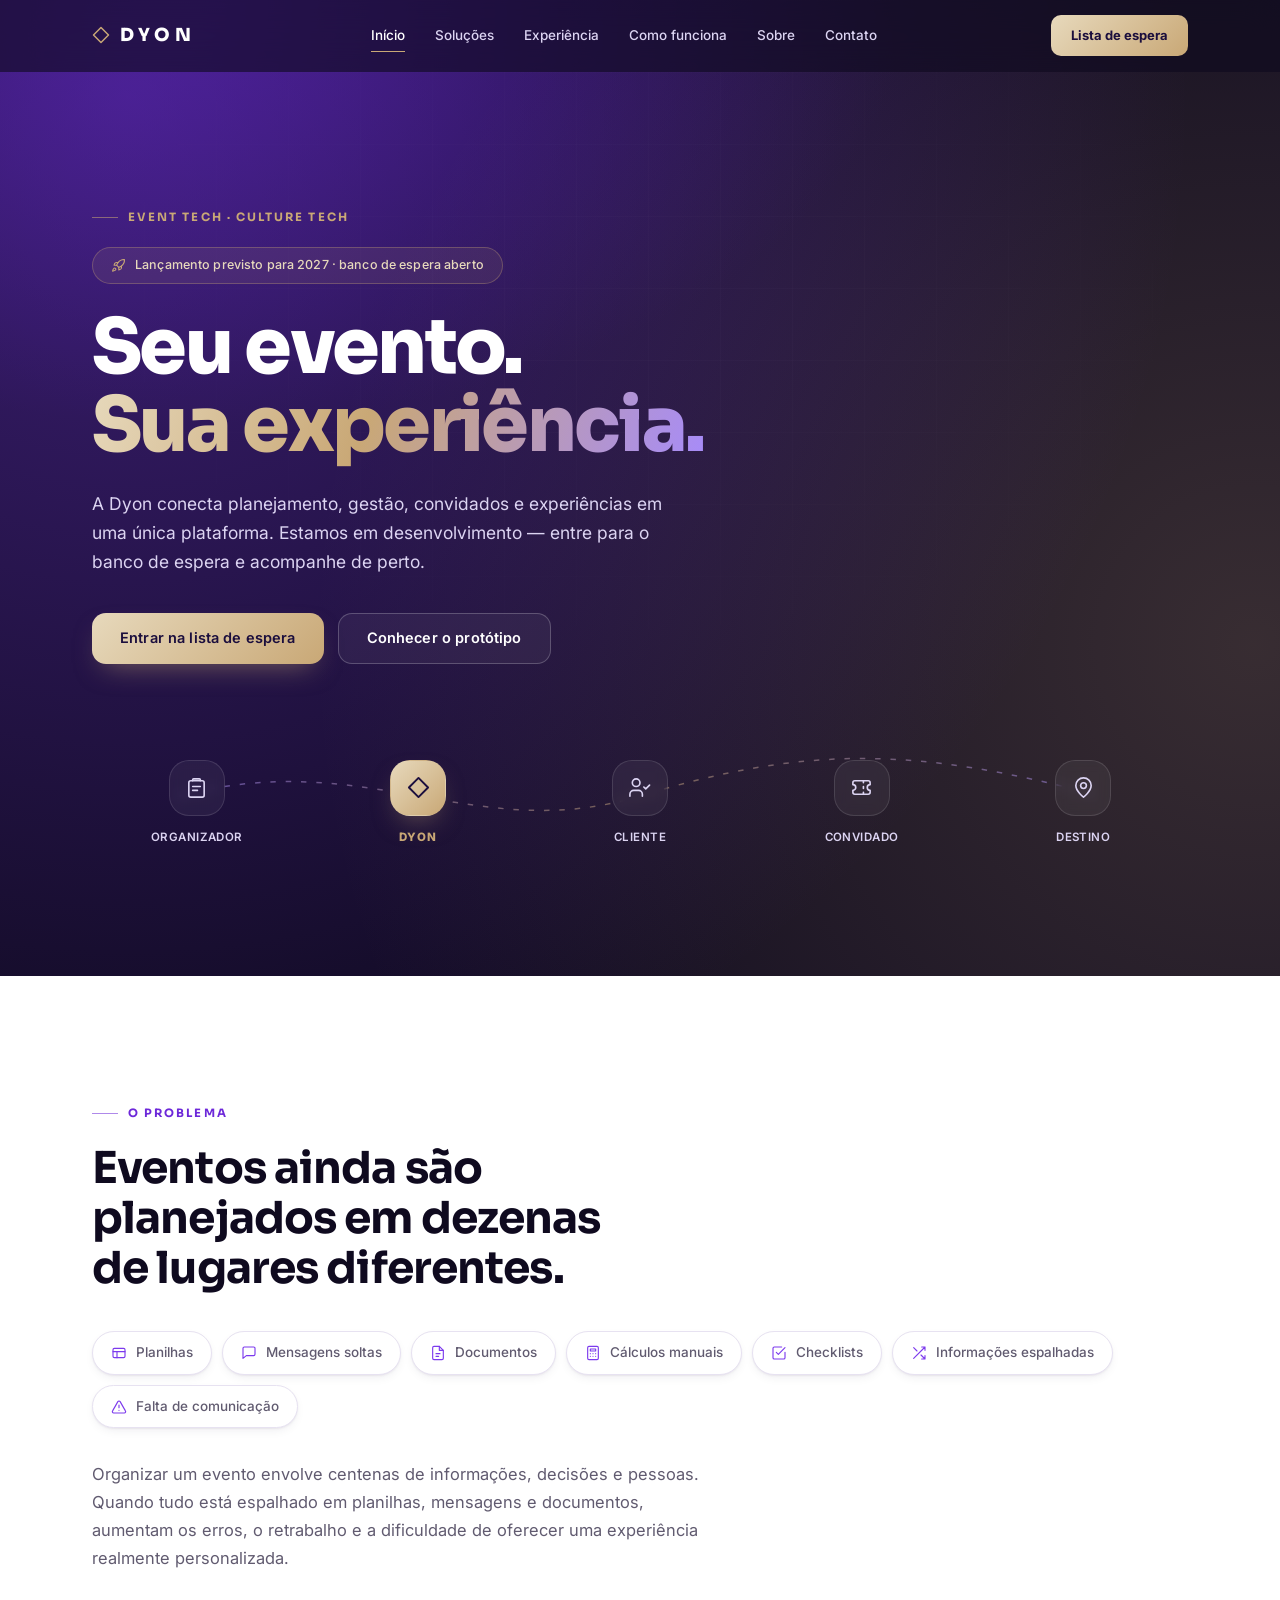
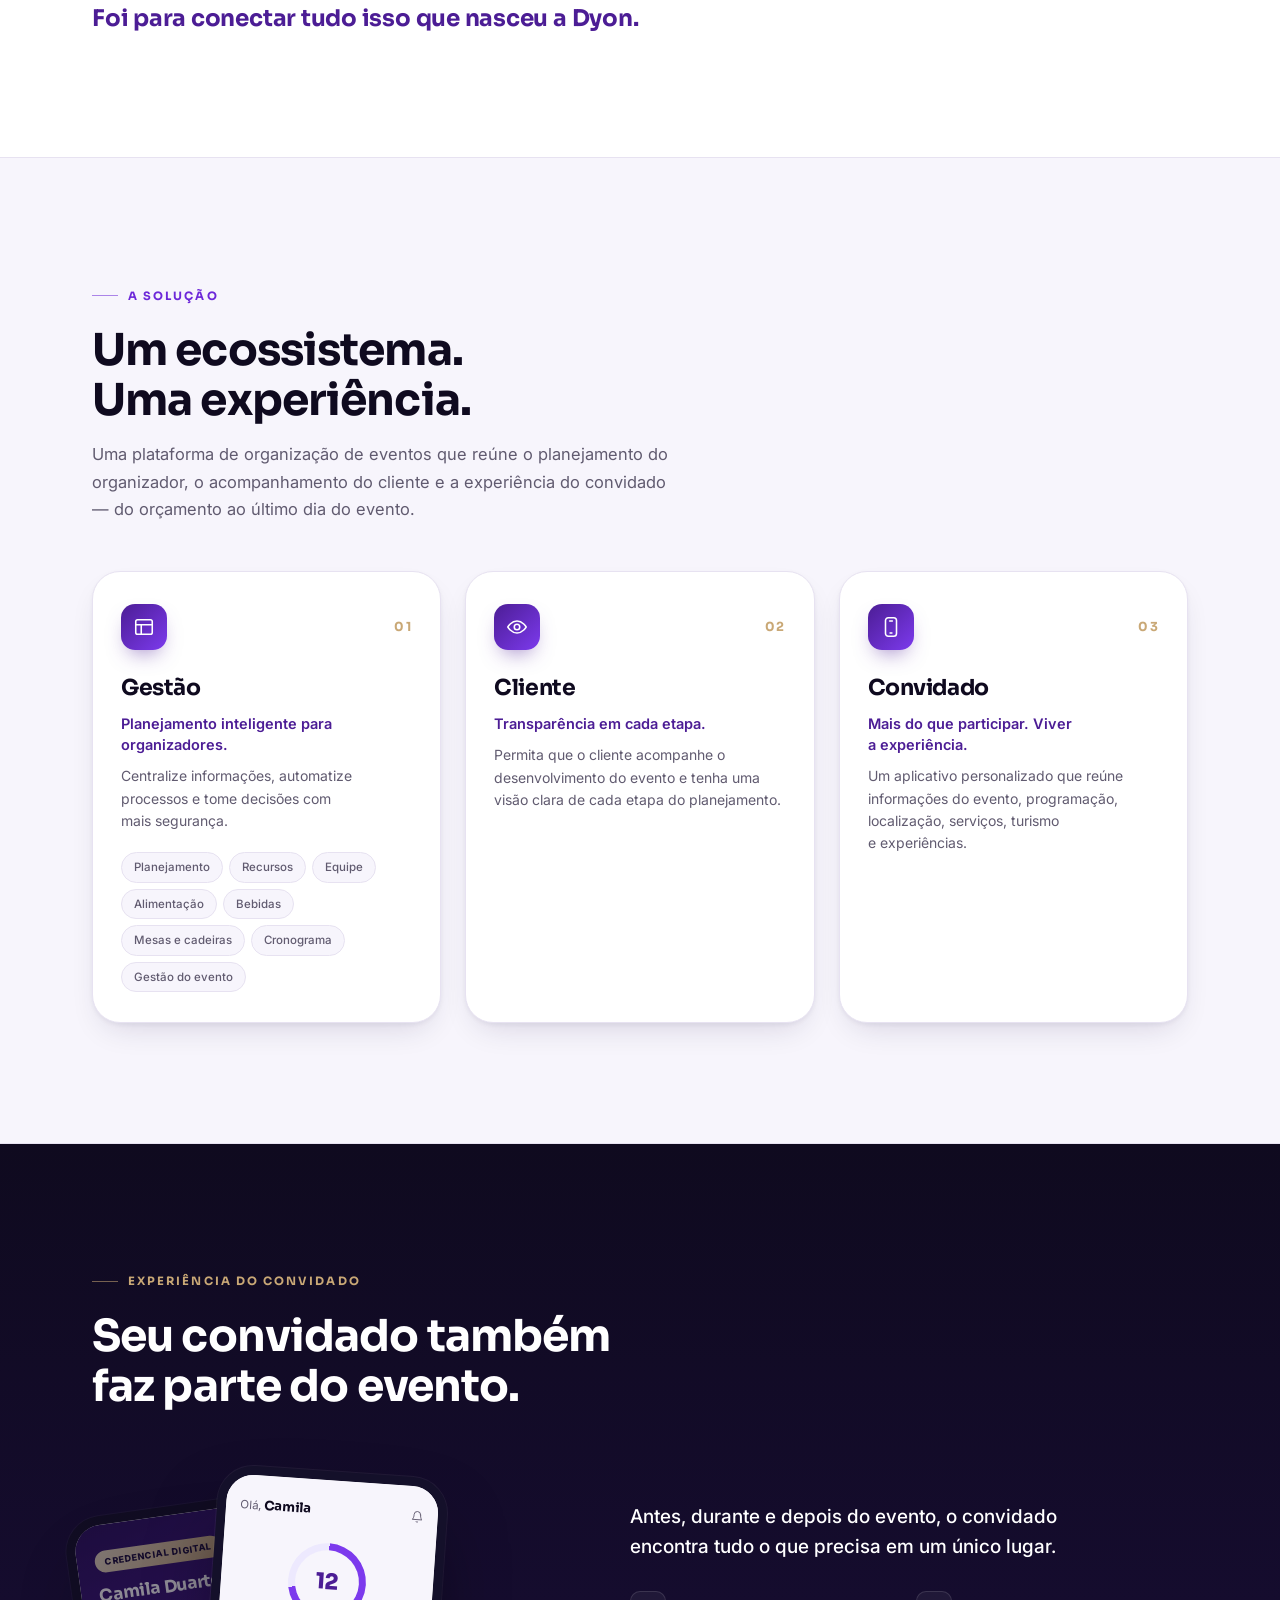
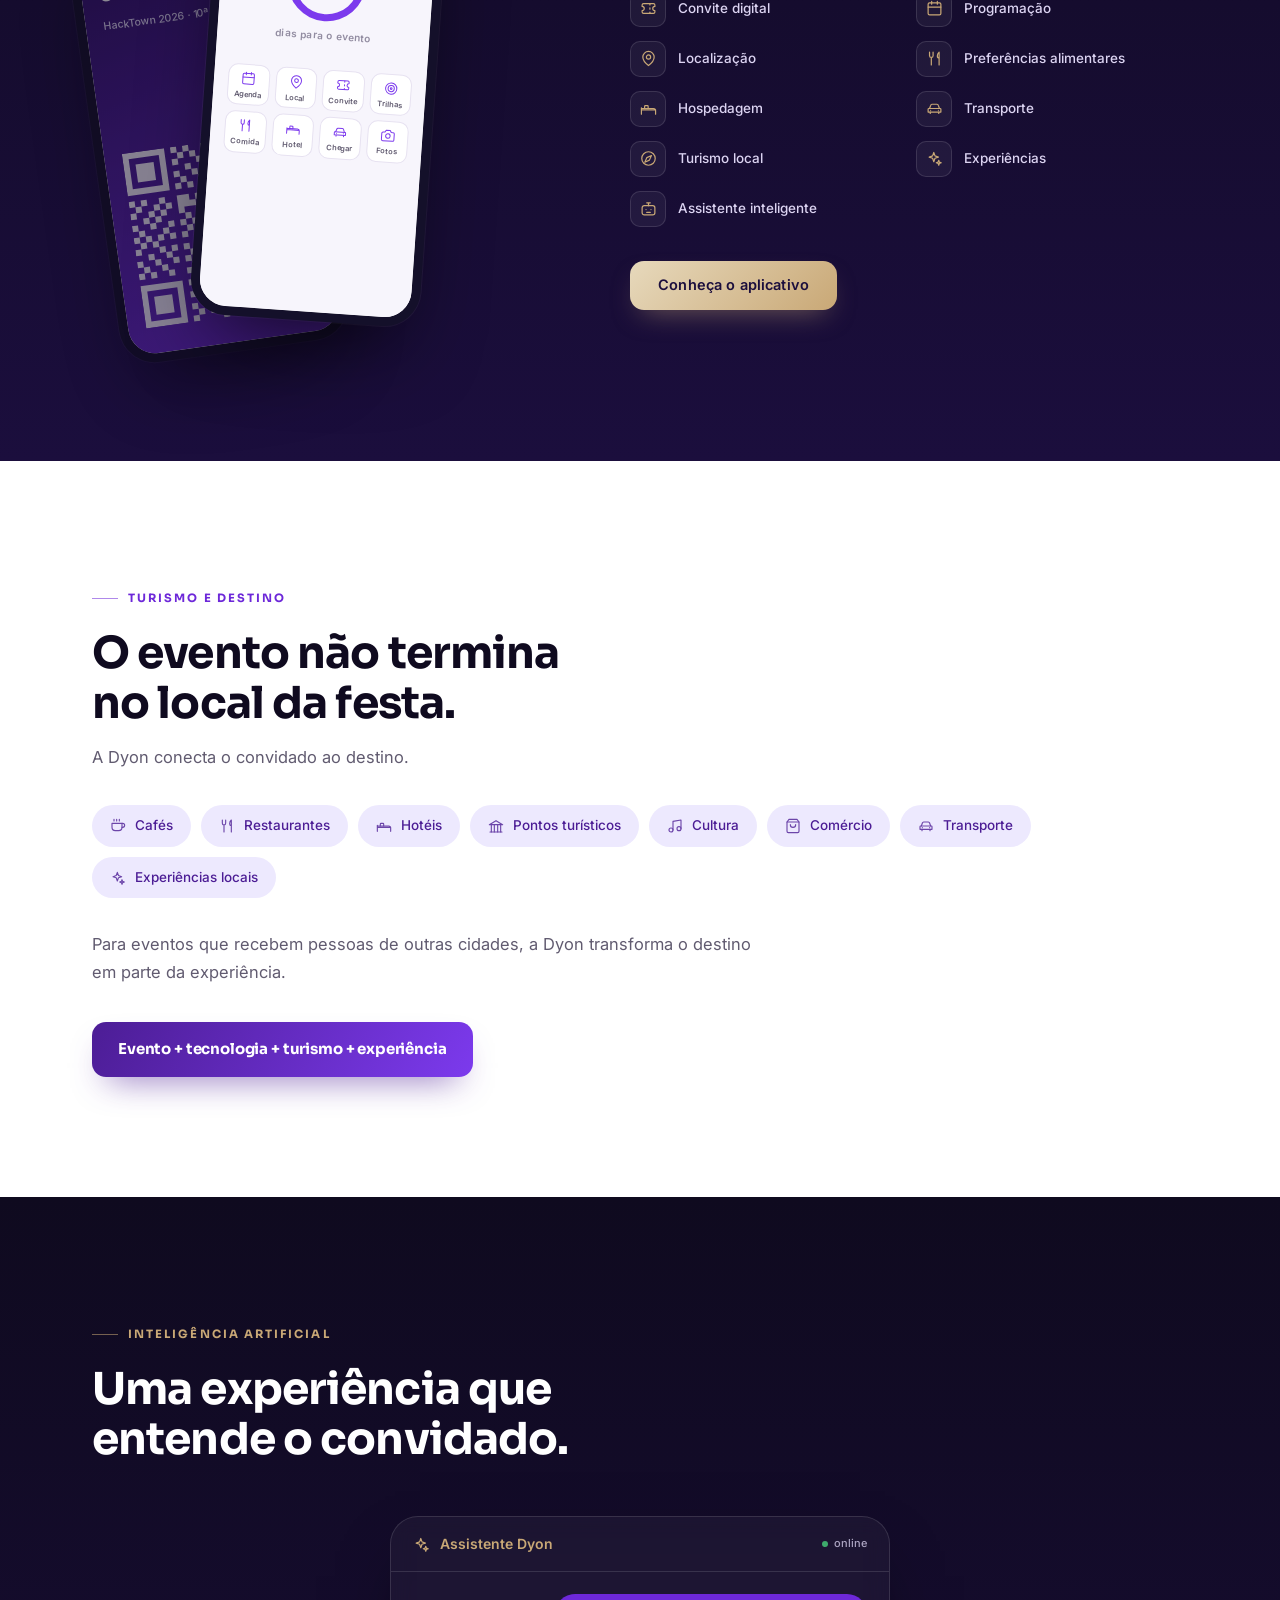
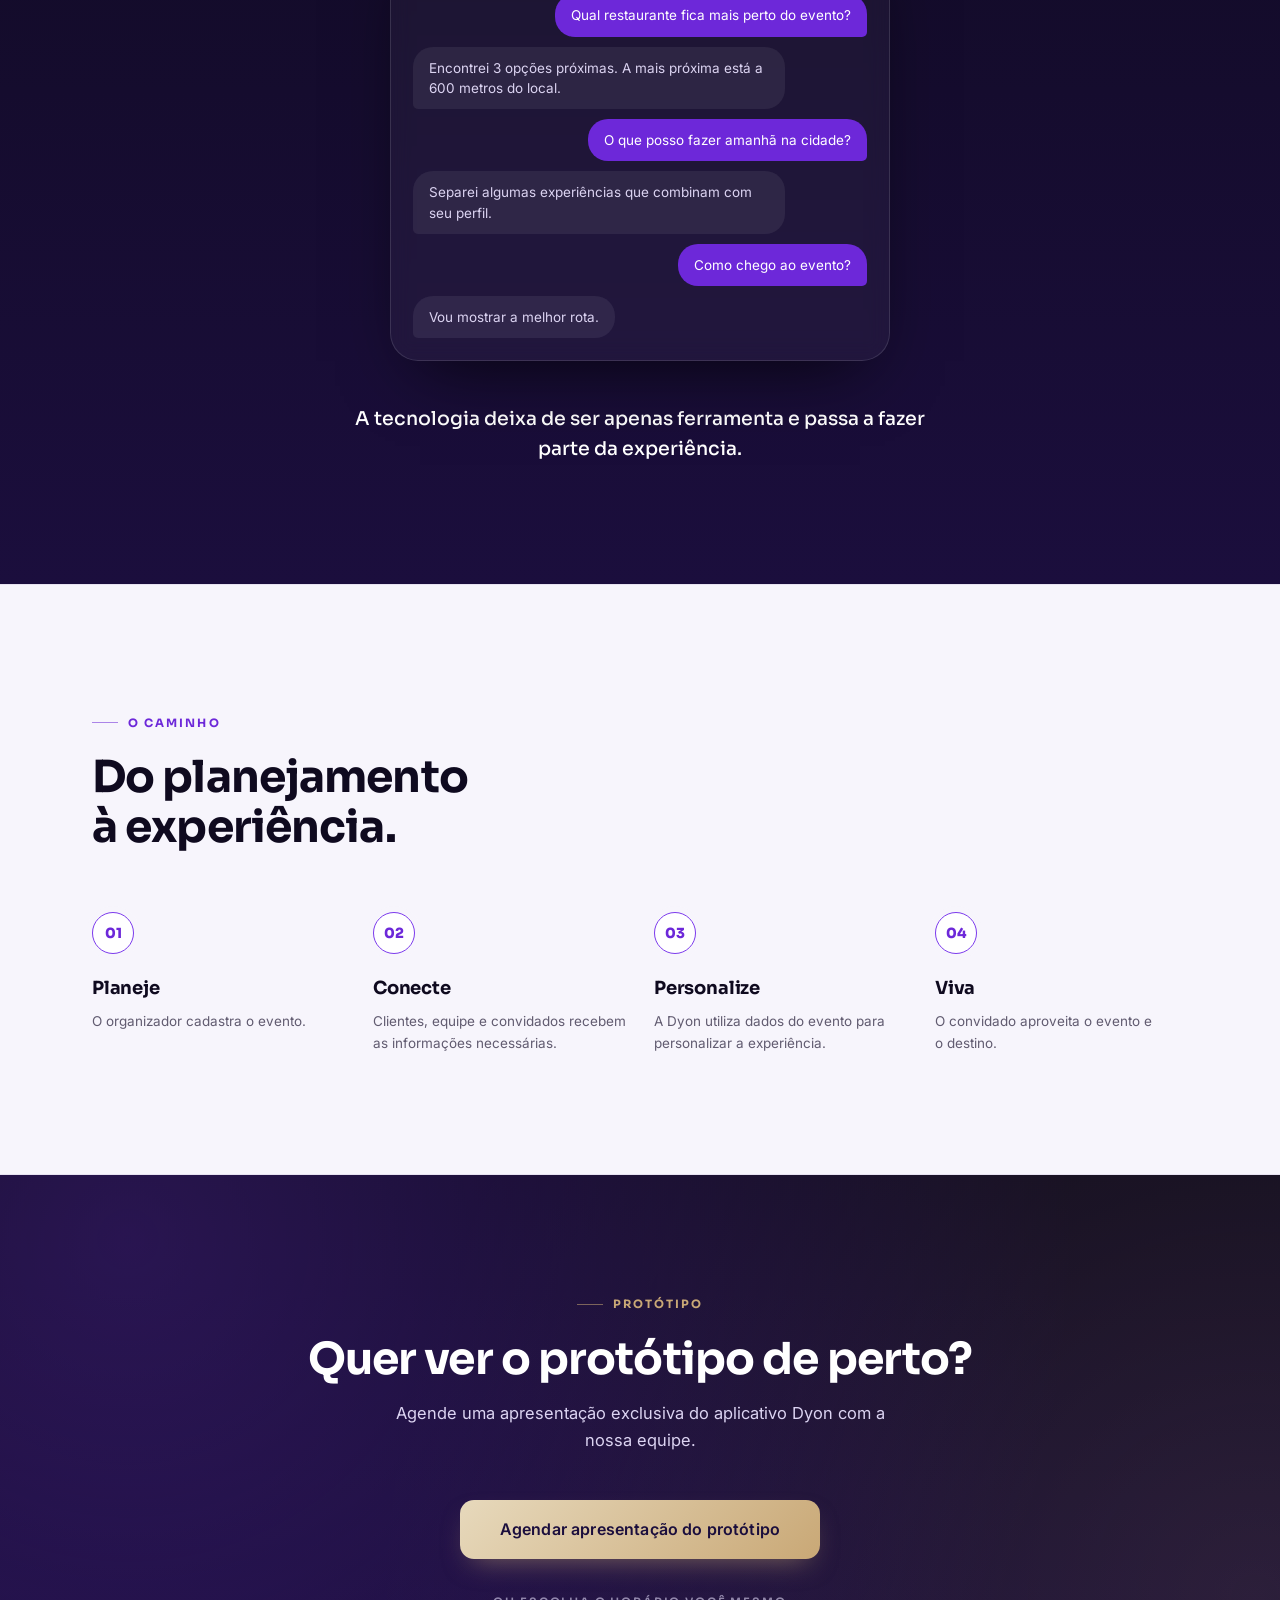
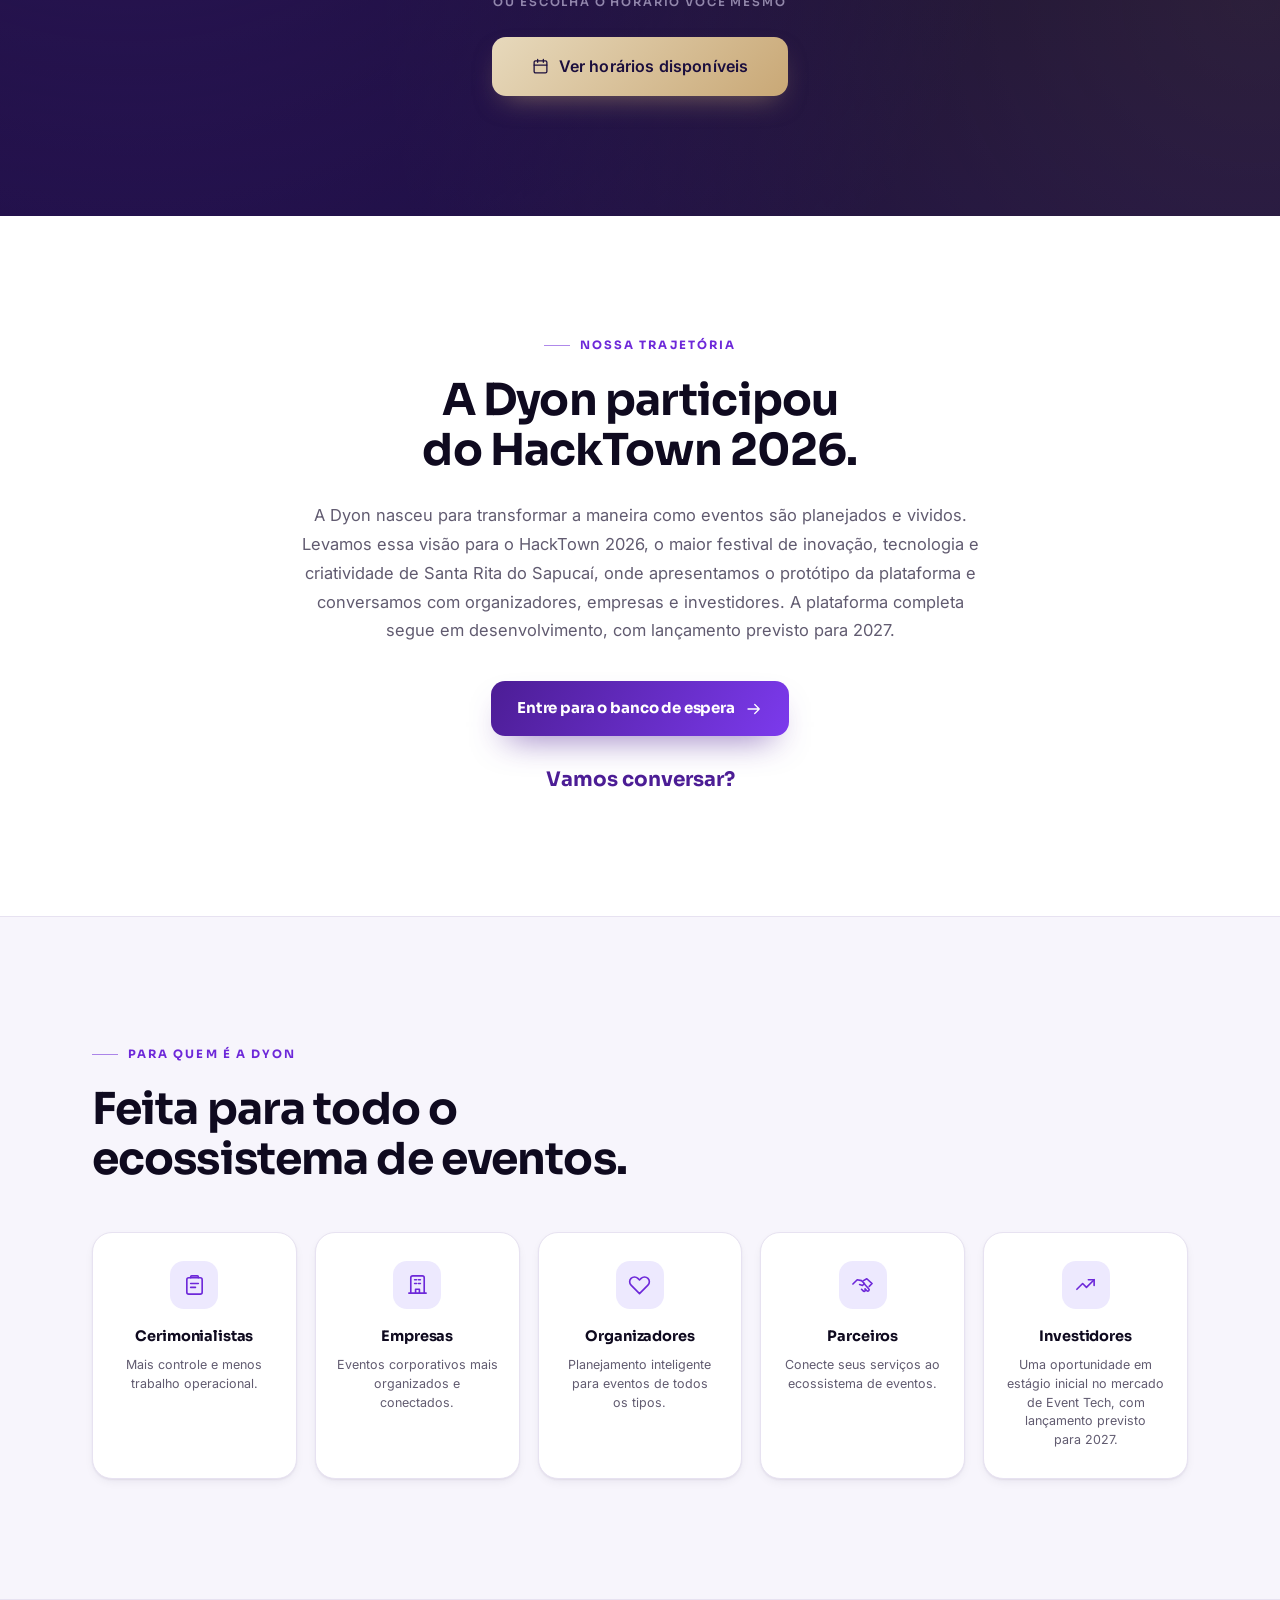
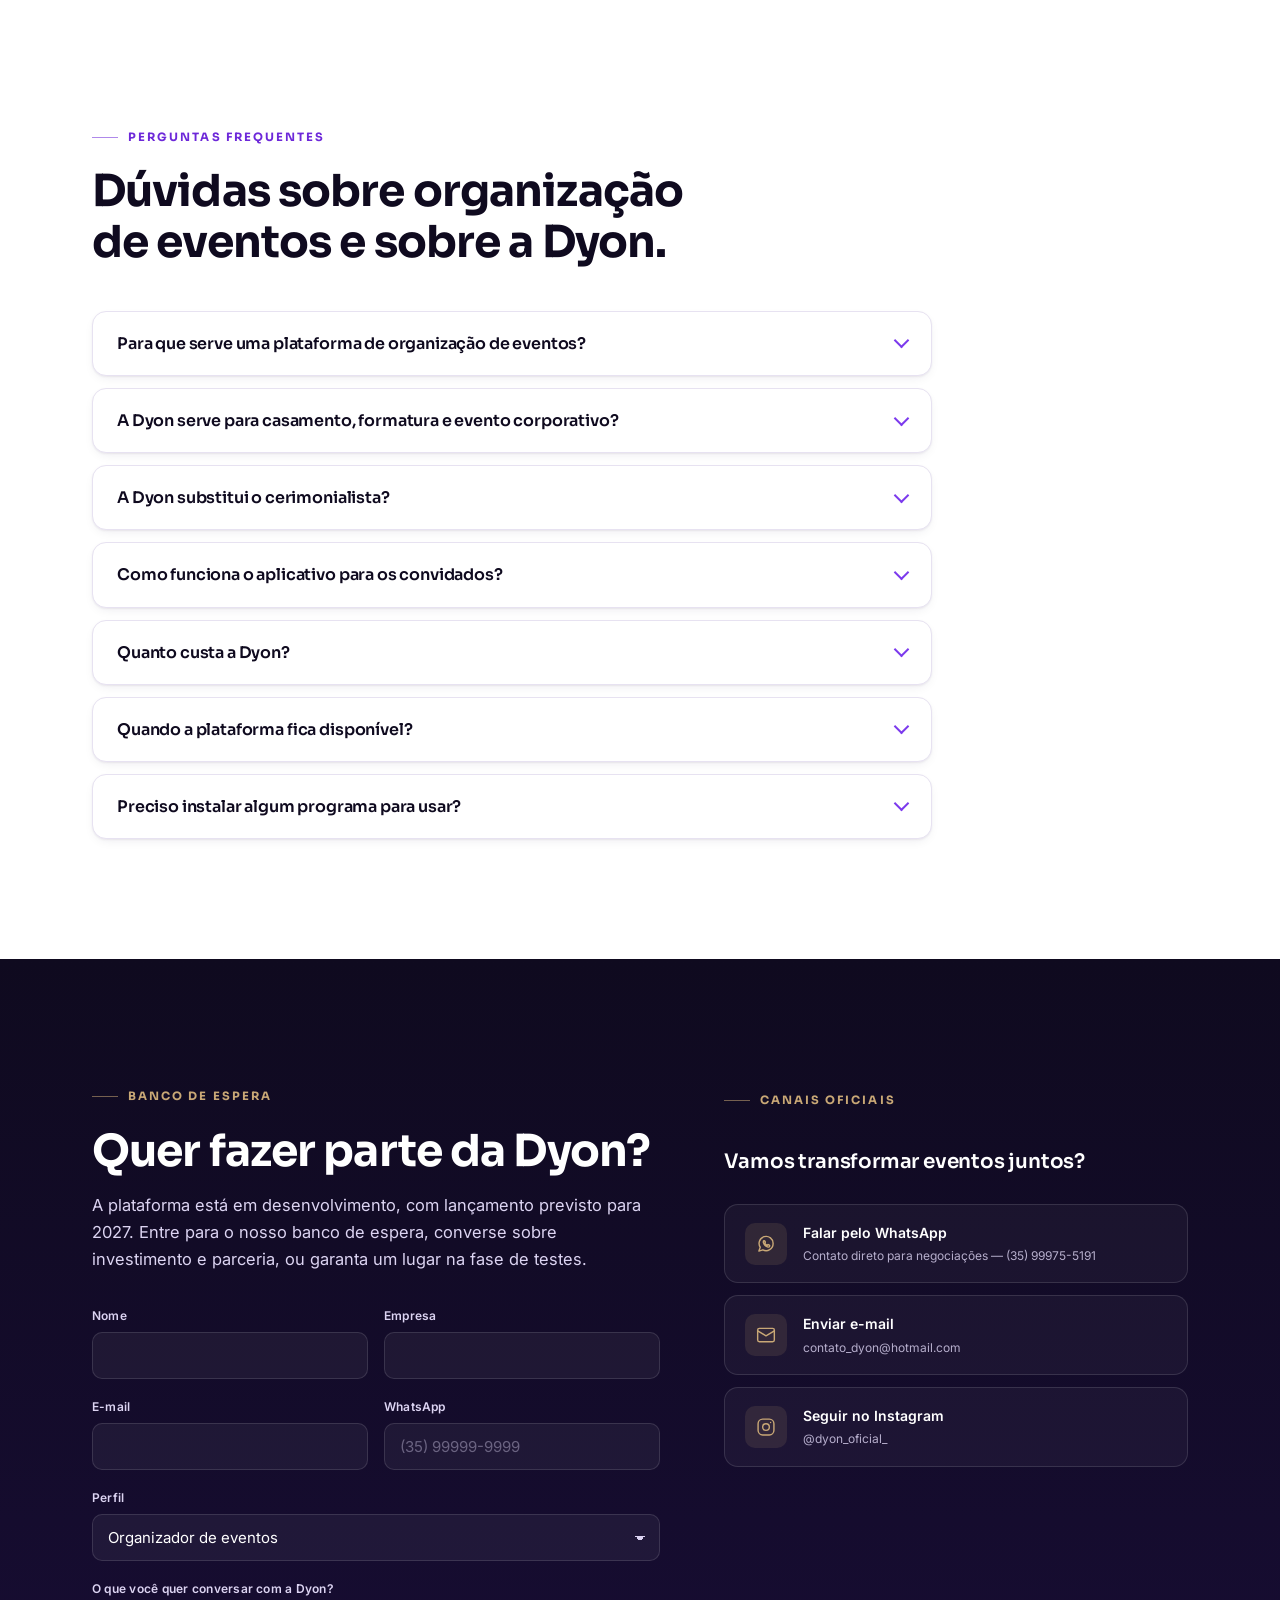
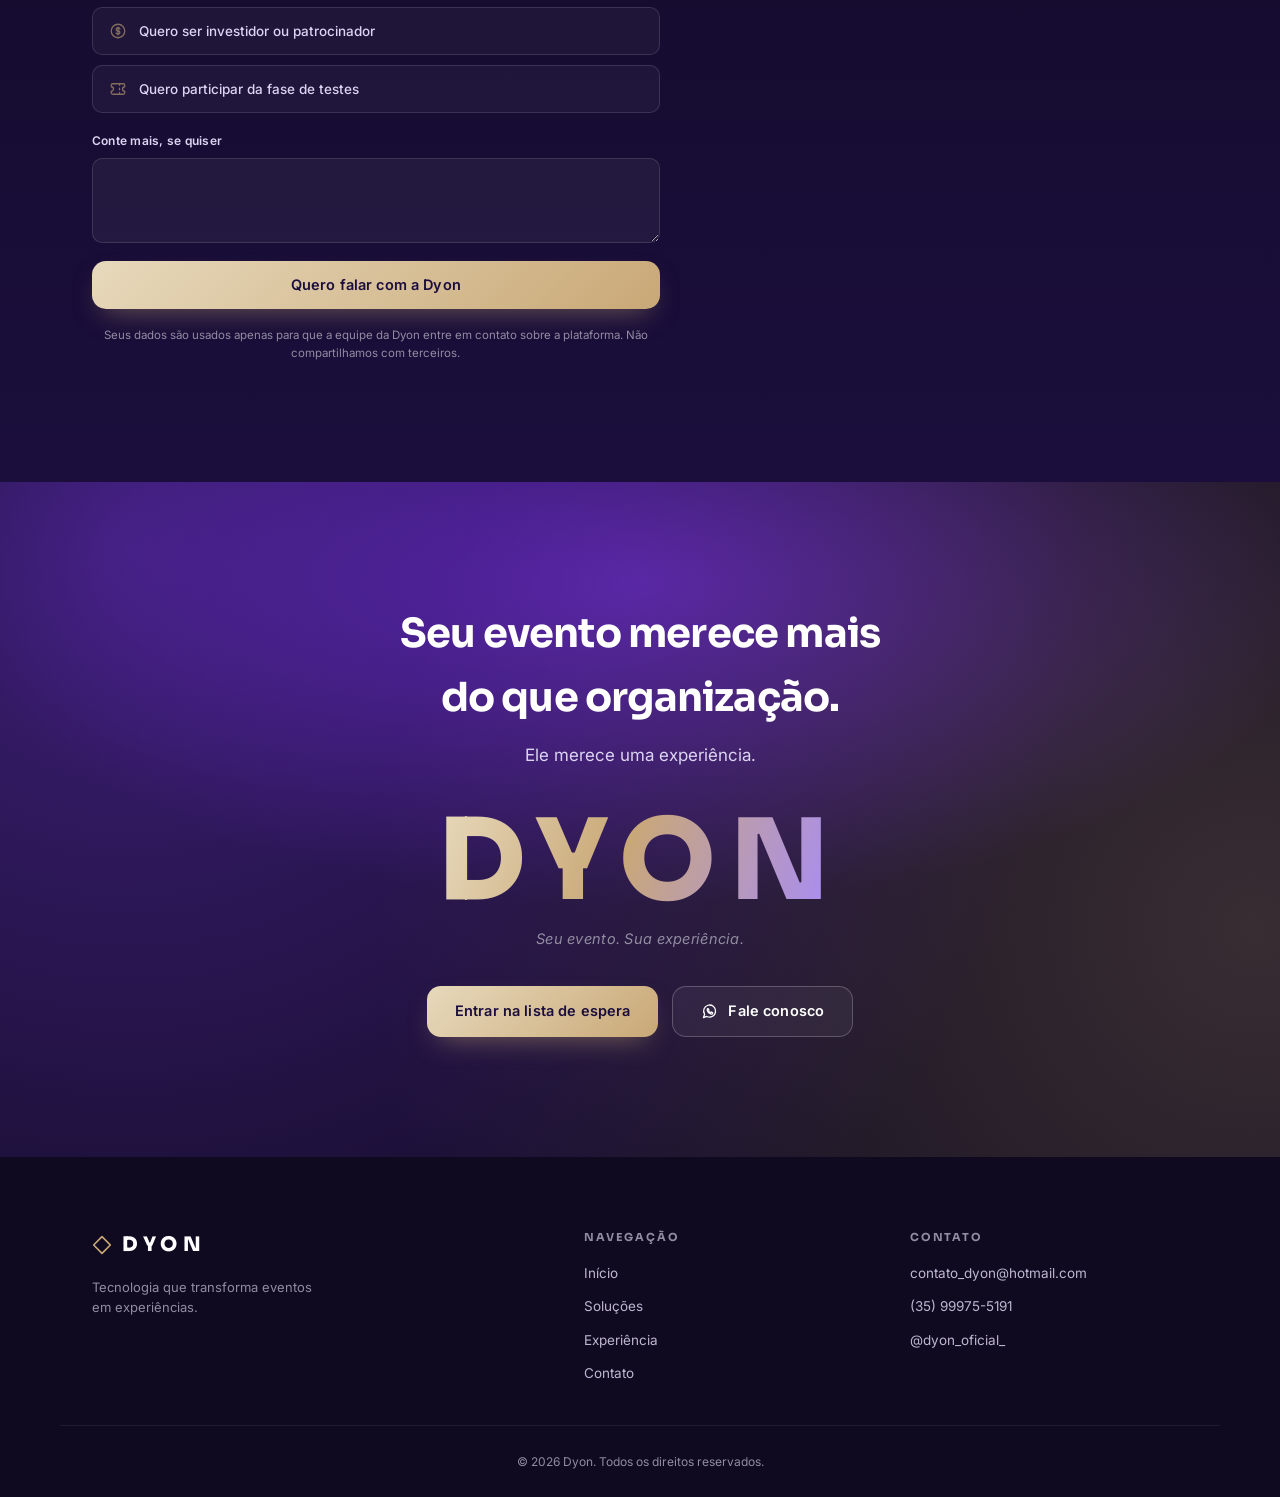
==== commit 24a47008: "atualização" ====
--- a/index.html
+++ b/index.html
@@ -476,6 +476,12 @@
           <svg class="ico" aria-hidden="true"><use href="#i-whatsapp"/></svg>Falar no WhatsApp
         </a>
       </div>
+
+      <!-- ===== Áxis Agenda: a pessoa escolhe o horário sozinha ===== -->
+      <p class="schedule-ou">ou escolha o horário você mesmo</p>
+      <button class="btn btn-gold btn-lg" type="button" data-axis-agenda="dyon">
+        <svg class="ico" aria-hidden="true"><use href="#i-calendar"/></svg>Ver horários disponíveis
+      </button>
     </div>
 
   </div>
@@ -731,6 +737,7 @@
   </a>
 </div>
 
+<script src="https://axis-agenda-ten.vercel.app/embed.js" defer></script>
 <script src="script.js"></script>
 </body>
 </html>
--- a/style.css
+++ b/style.css
@@ -423,6 +423,10 @@
 .schedule-option .ico{font-size:18px; color:var(--gold);}
 .schedule-option:hover{background:rgba(201,168,118,.14); border-color:var(--gold); transform:translateY(-2px);}
 .schedule-option:active{transform:scale(.97);}
+.schedule-ou{
+  margin:8px 0 0; font-family:var(--font-display); font-size:11.5px; font-weight:600;
+  letter-spacing:.16em; text-transform:uppercase; color:var(--lavender-200); opacity:.6;
+}
 .schedule-confirm{font-size:15px; color:var(--lavender-200); max-width:44ch; text-align:center; line-height:1.6;}
 
 /* --- hacktown --- */
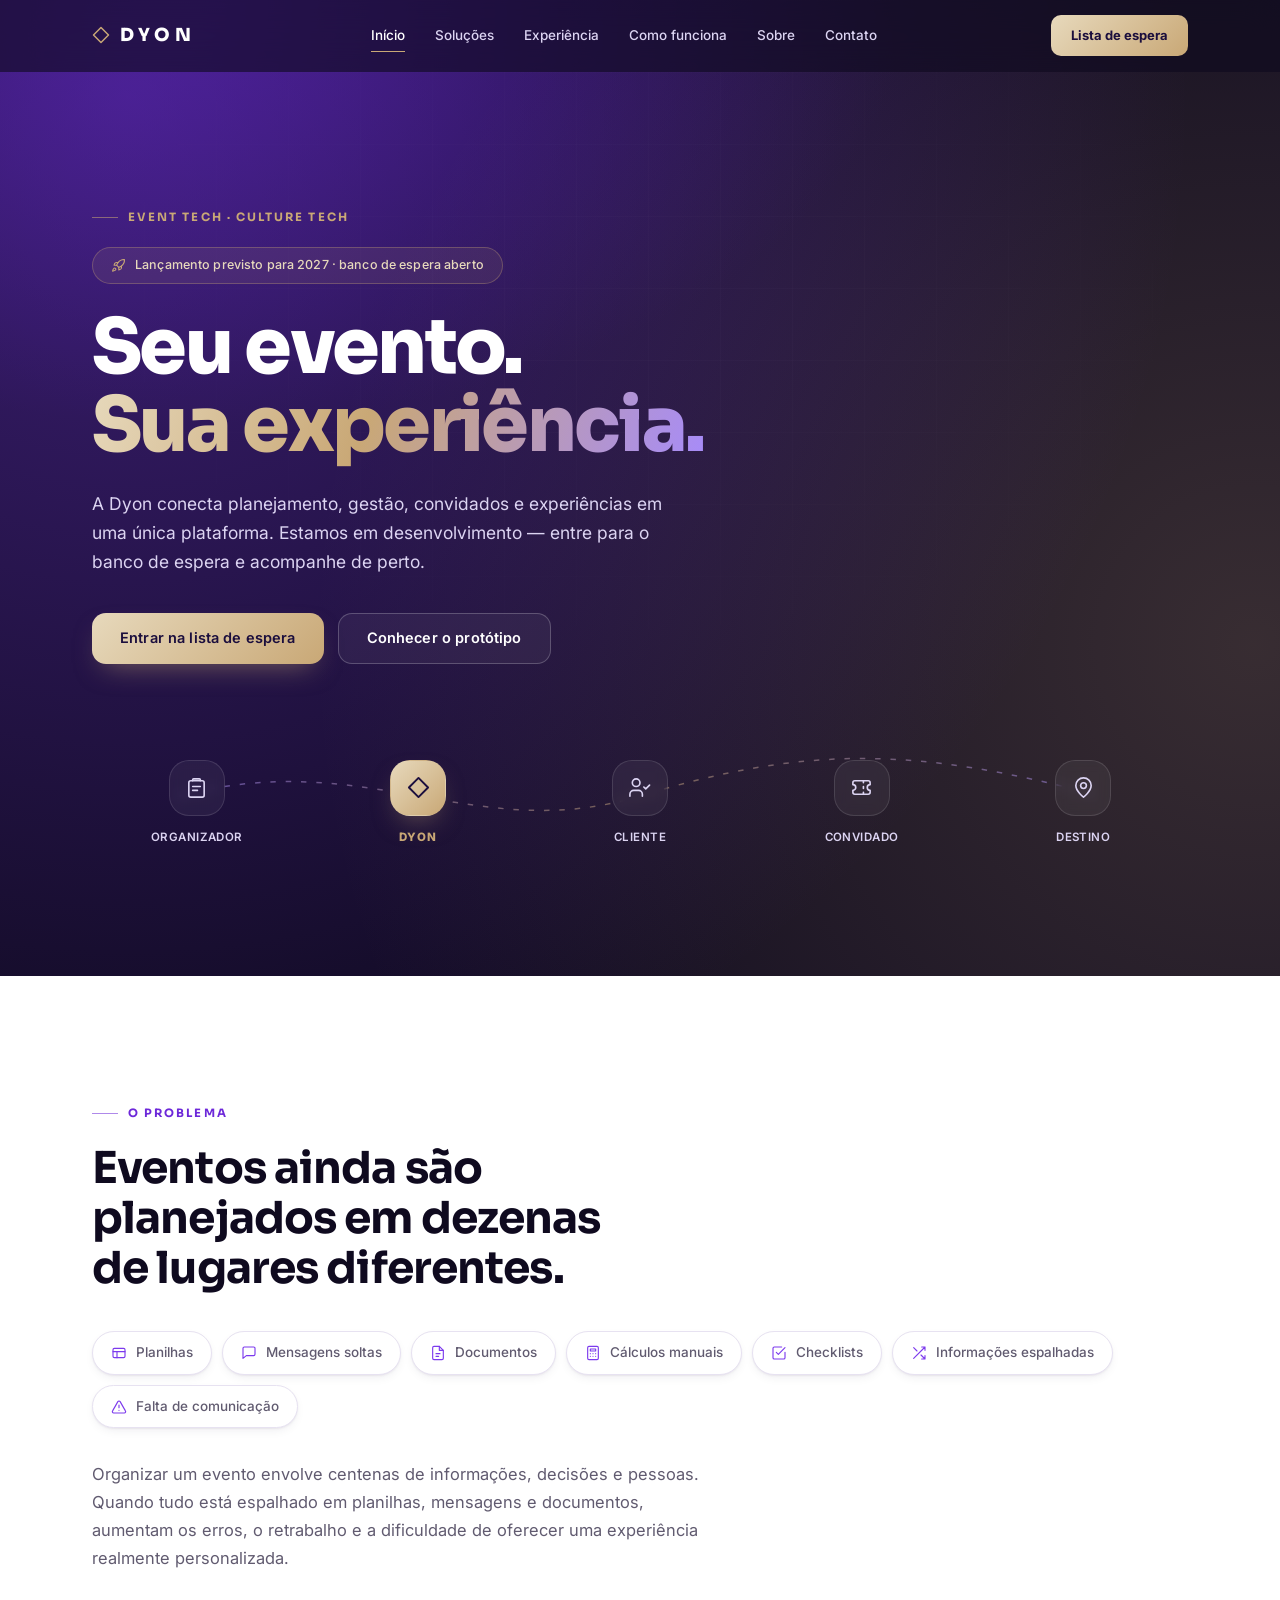
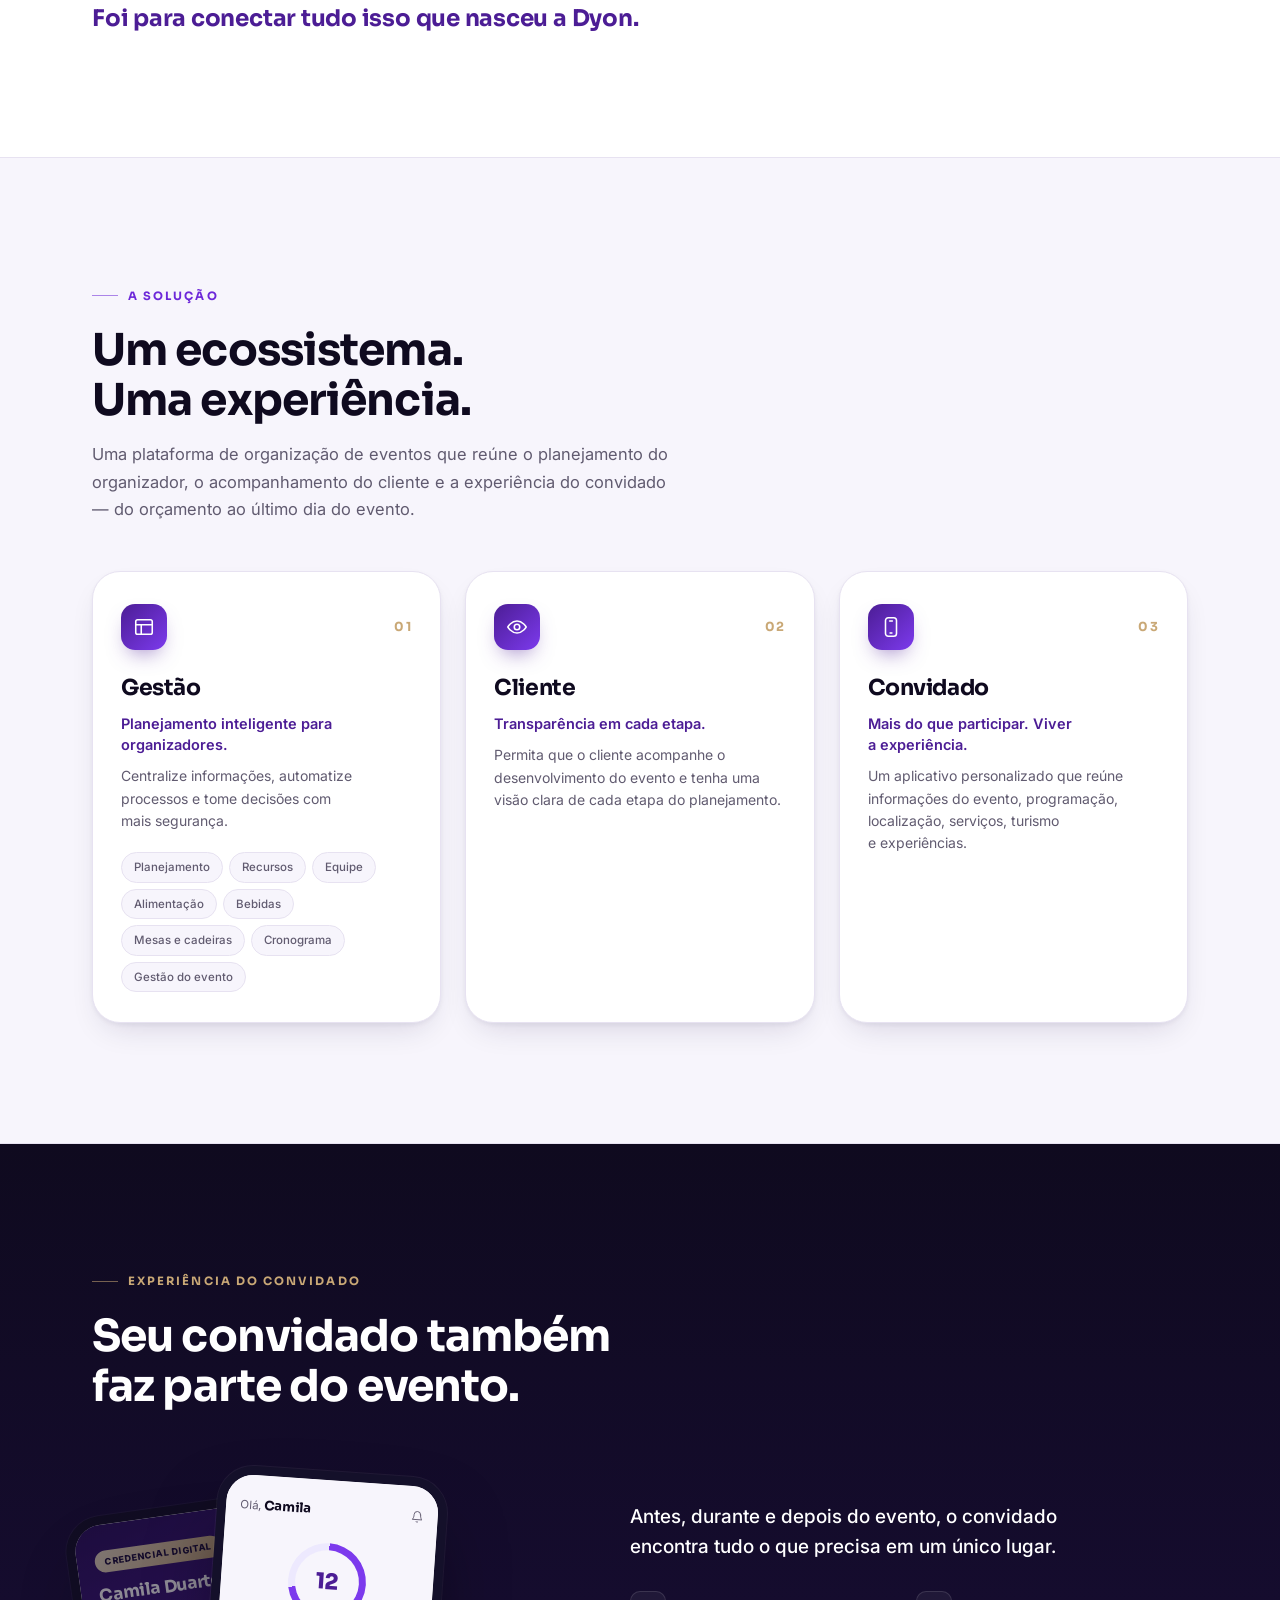
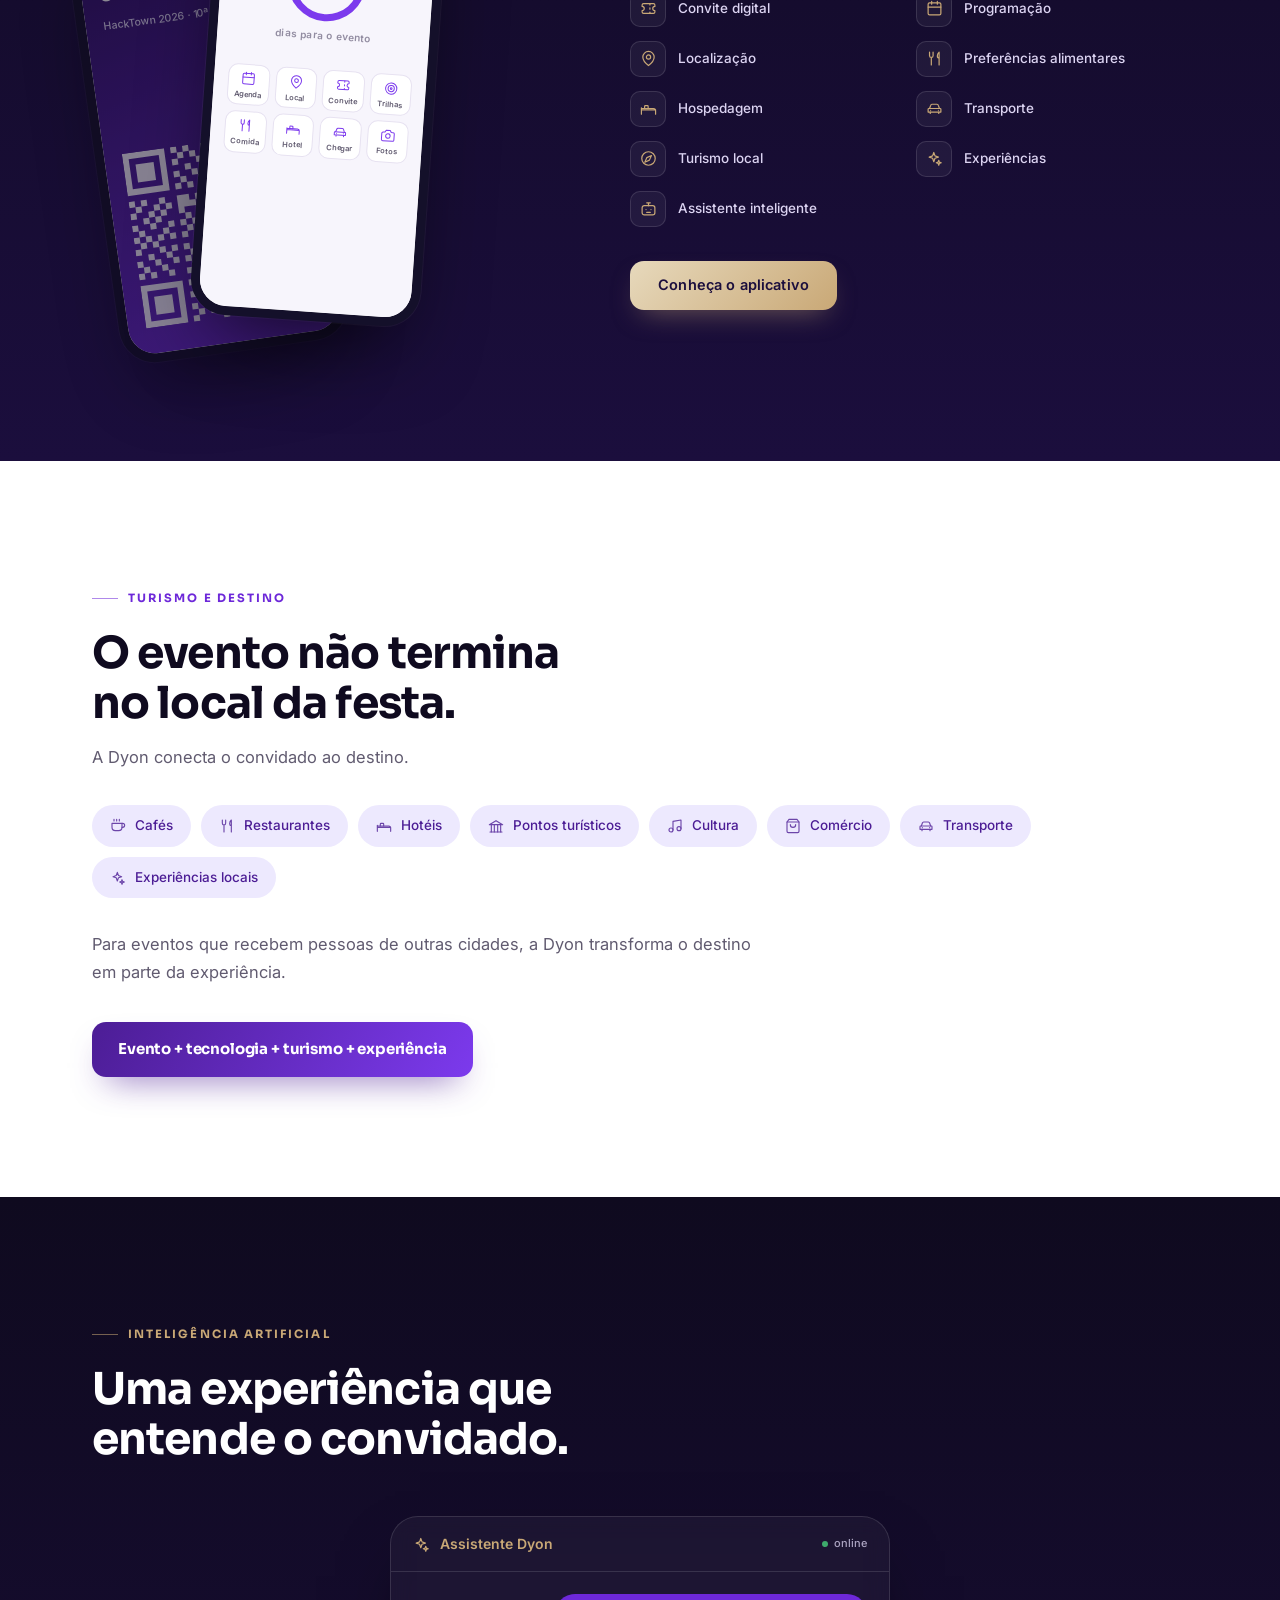
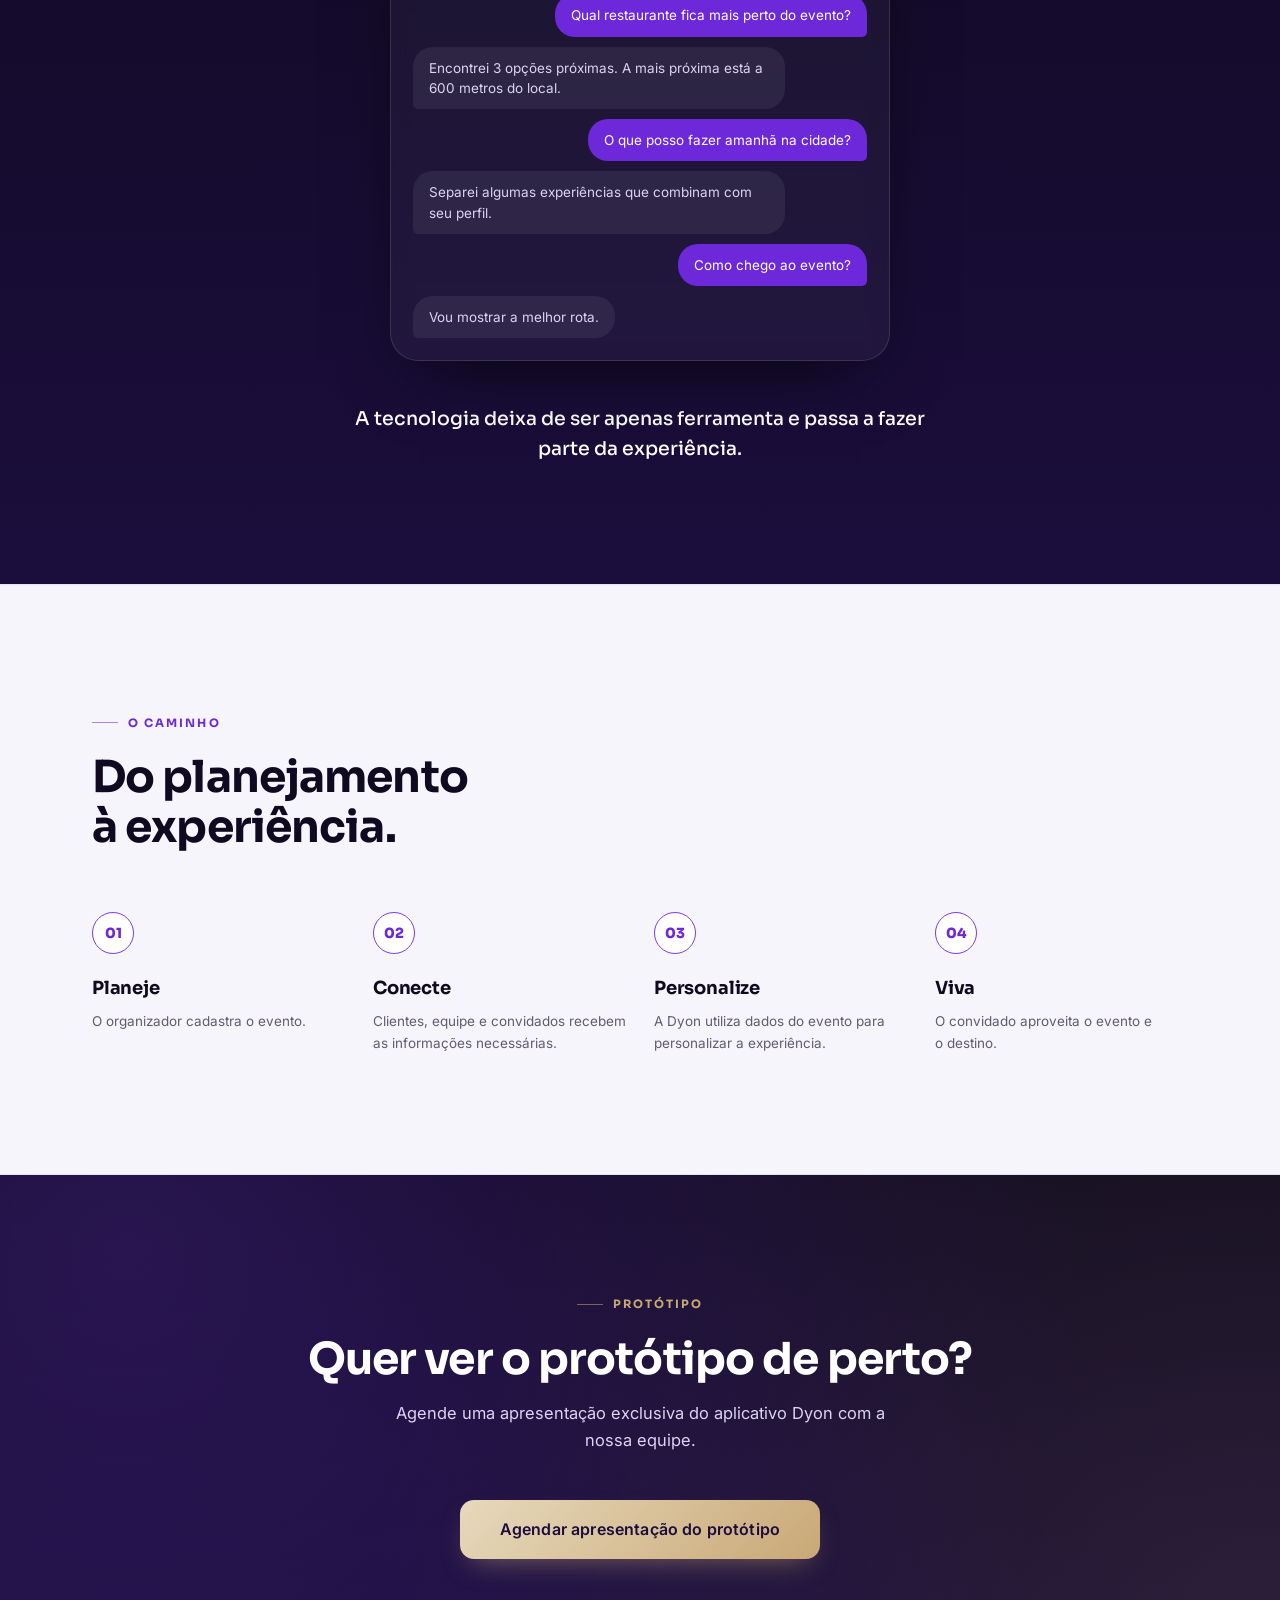
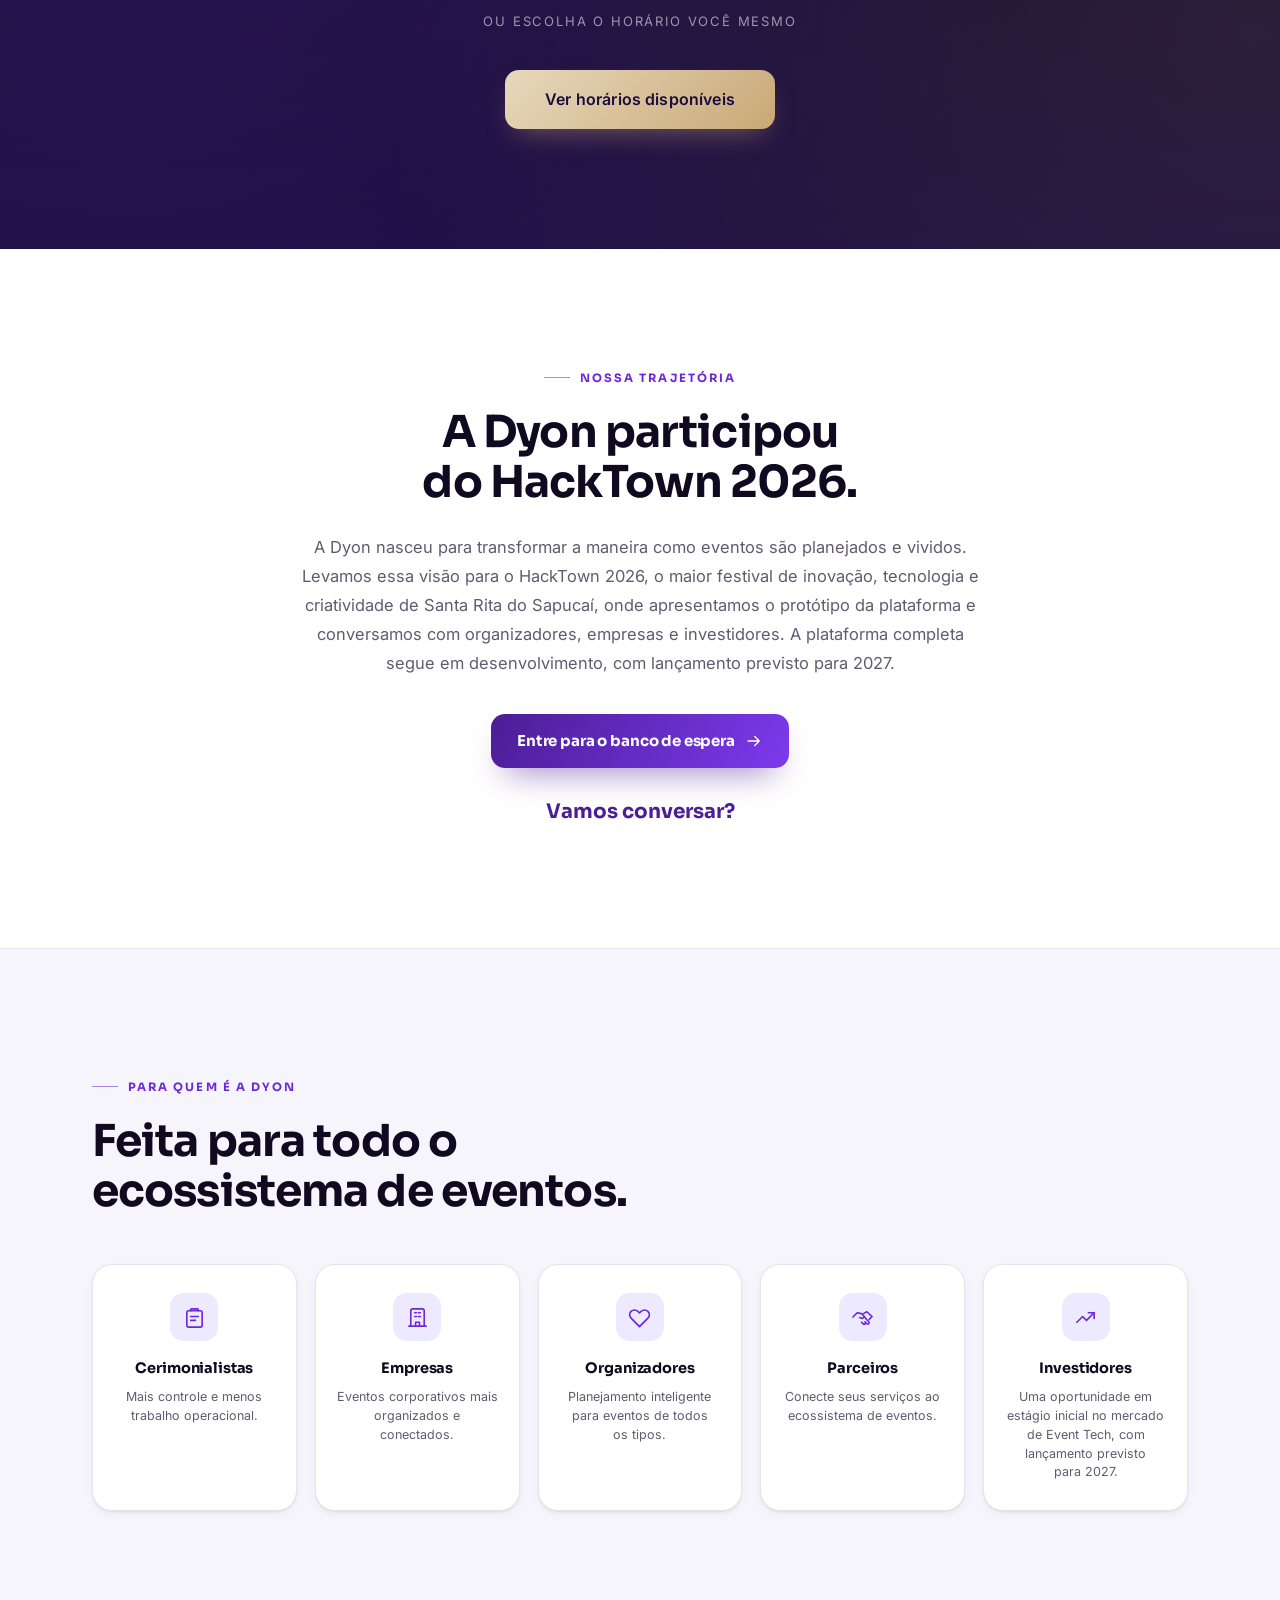
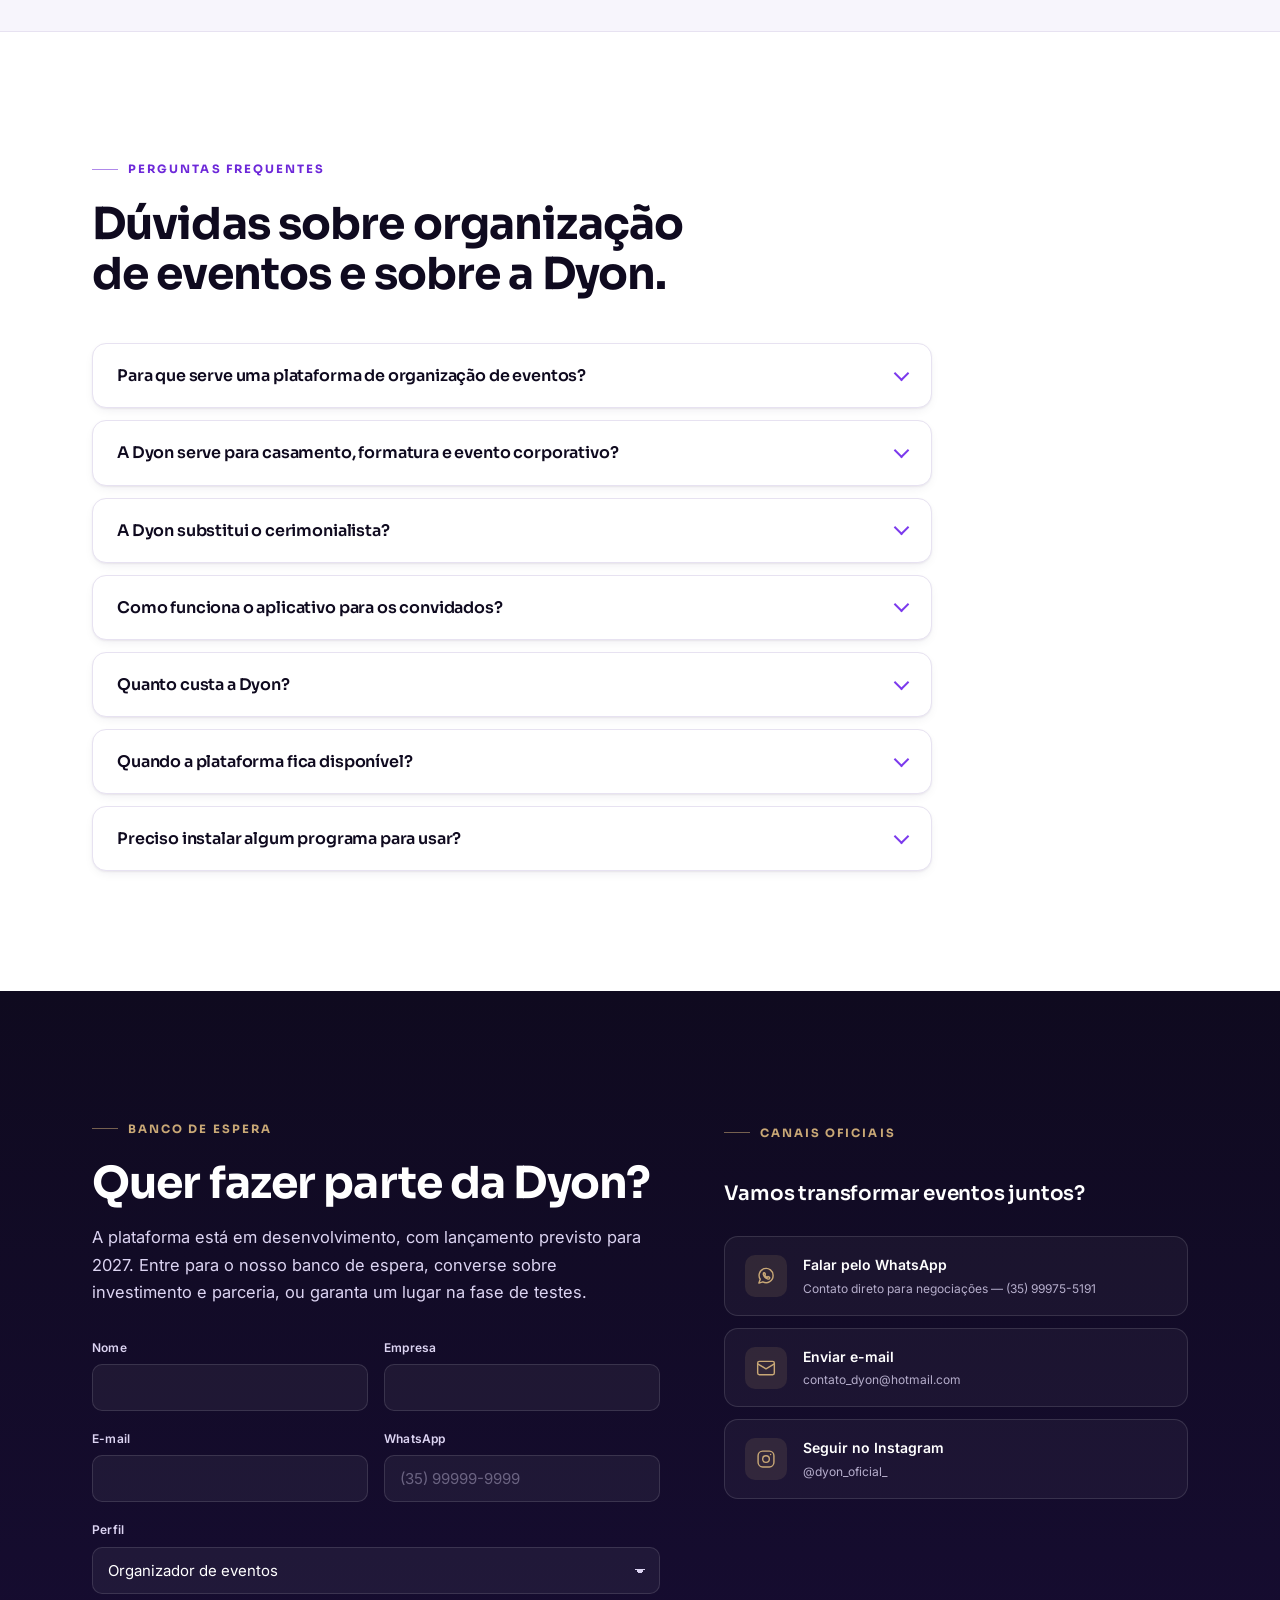
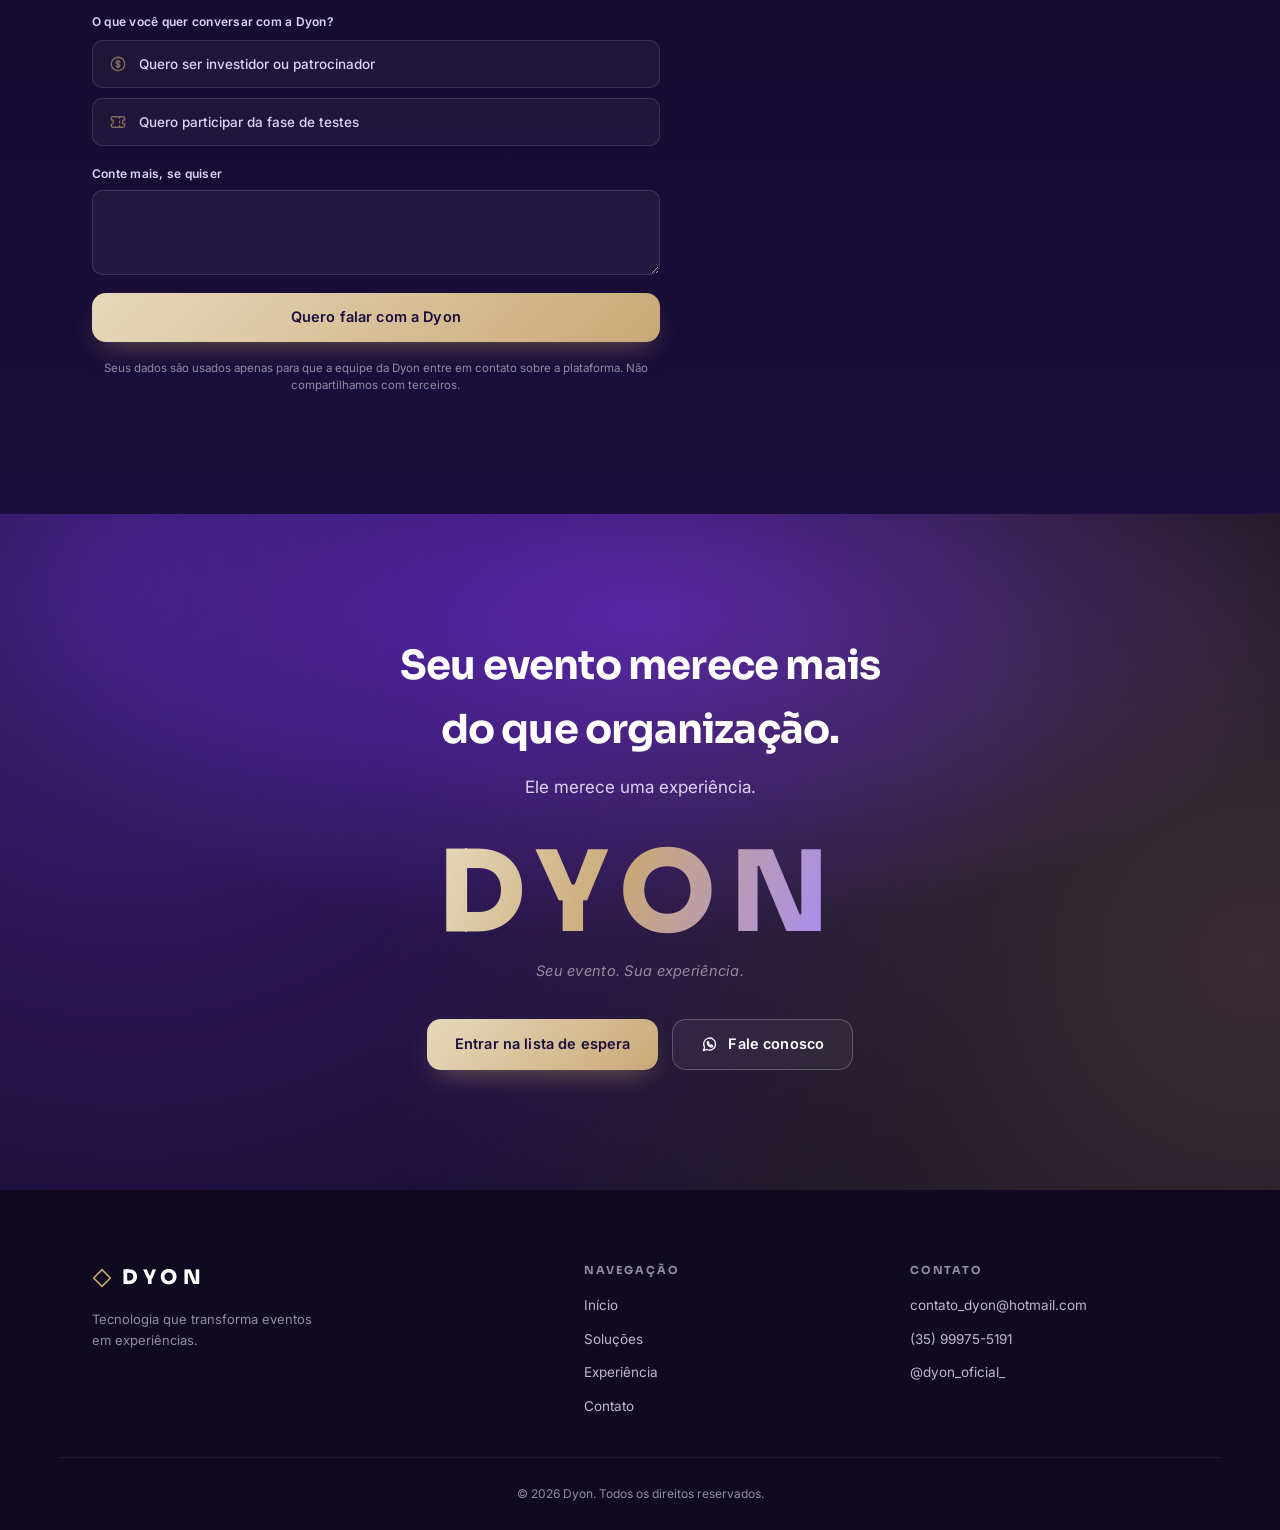
==== commit e80771d0: "atualização final" ====
--- a/index.html
+++ b/index.html
@@ -477,10 +477,12 @@
         </a>
       </div>
 
-      <!-- ===== Áxis Agenda: a pessoa escolhe o horário sozinha ===== -->
-      <p class="schedule-ou">ou escolha o horário você mesmo</p>
+      <!-- ===== Axis Agenda ===== -->
+      <p style="margin:26px 0 12px;font-size:13px;letter-spacing:.14em;text-transform:uppercase;opacity:.55">
+        ou escolha o horário você mesmo
+      </p>
       <button class="btn btn-gold btn-lg" type="button" data-axis-agenda="dyon">
-        <svg class="ico" aria-hidden="true"><use href="#i-calendar"/></svg>Ver horários disponíveis
+        Ver horários disponíveis
       </button>
     </div>
 
--- a/style.css
+++ b/style.css
@@ -423,10 +423,6 @@
 .schedule-option .ico{font-size:18px; color:var(--gold);}
 .schedule-option:hover{background:rgba(201,168,118,.14); border-color:var(--gold); transform:translateY(-2px);}
 .schedule-option:active{transform:scale(.97);}
-.schedule-ou{
-  margin:8px 0 0; font-family:var(--font-display); font-size:11.5px; font-weight:600;
-  letter-spacing:.16em; text-transform:uppercase; color:var(--lavender-200); opacity:.6;
-}
 .schedule-confirm{font-size:15px; color:var(--lavender-200); max-width:44ch; text-align:center; line-height:1.6;}
 
 /* --- hacktown --- */
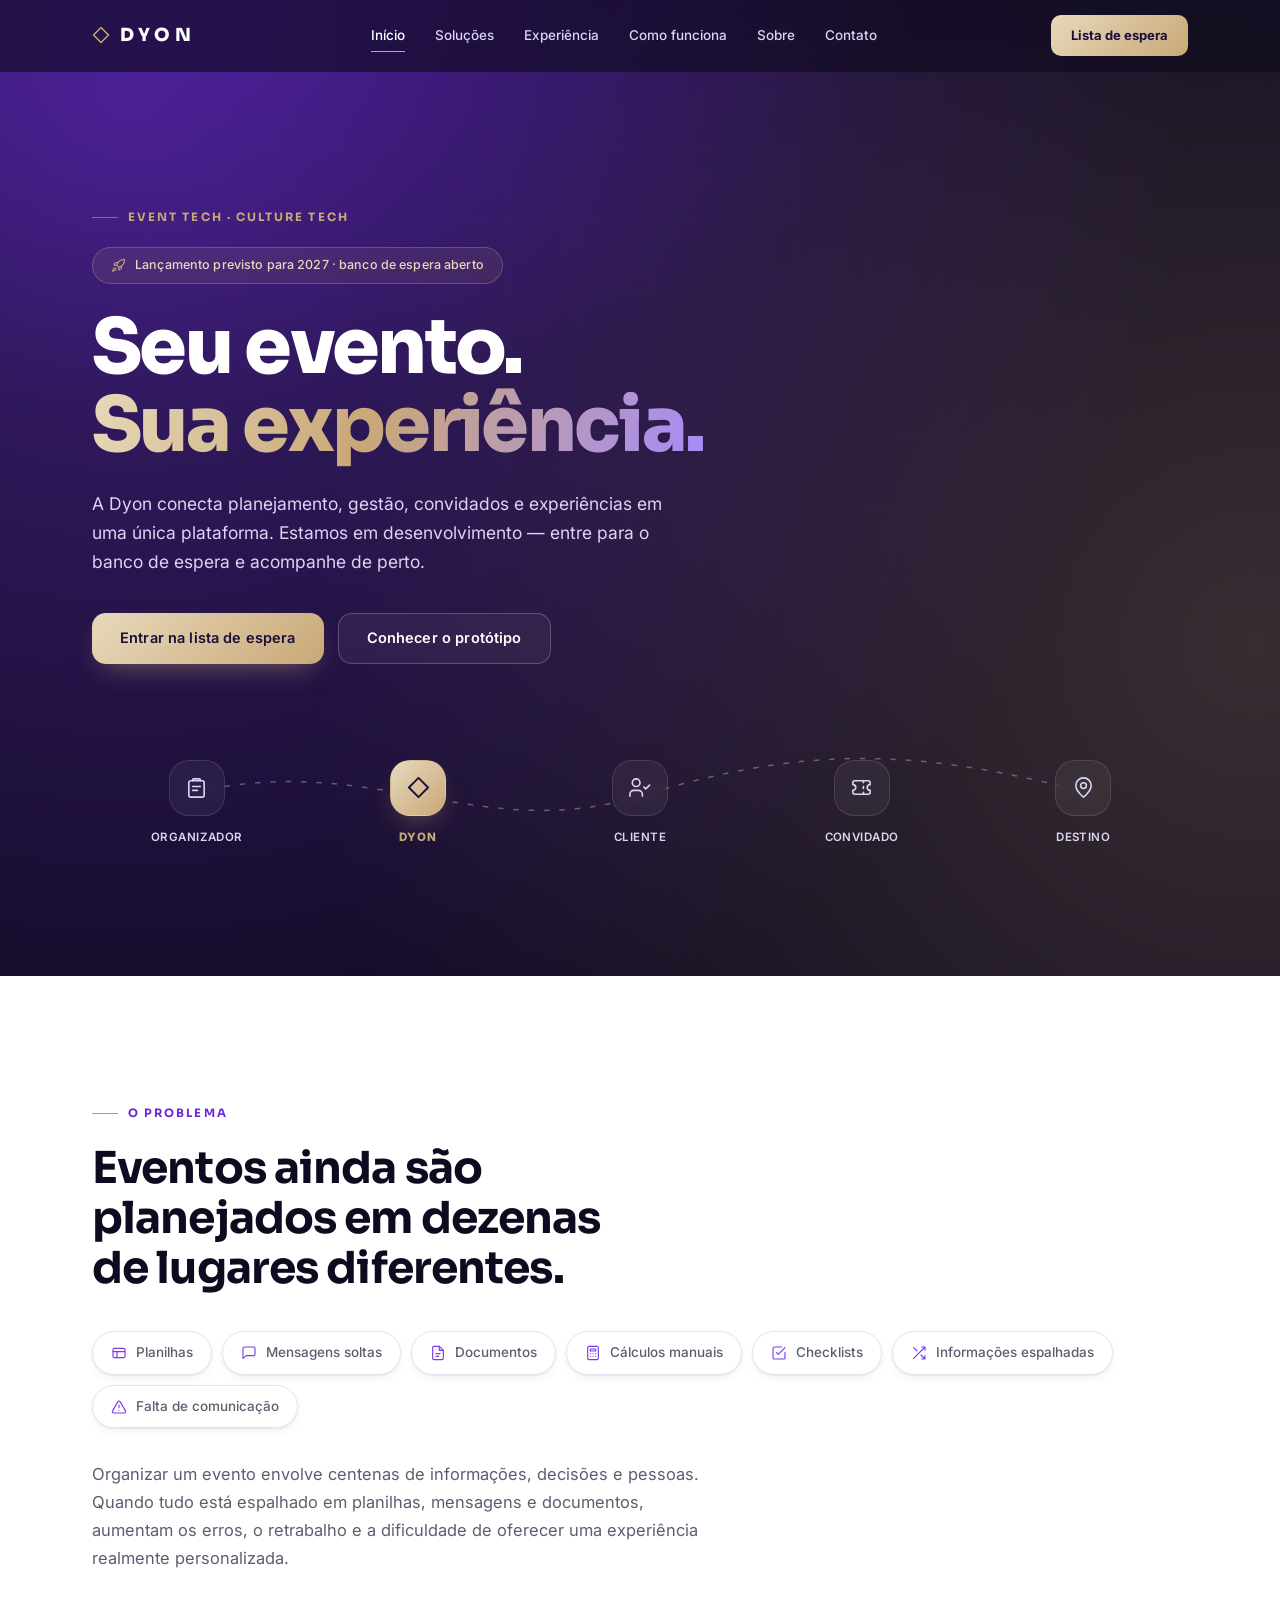
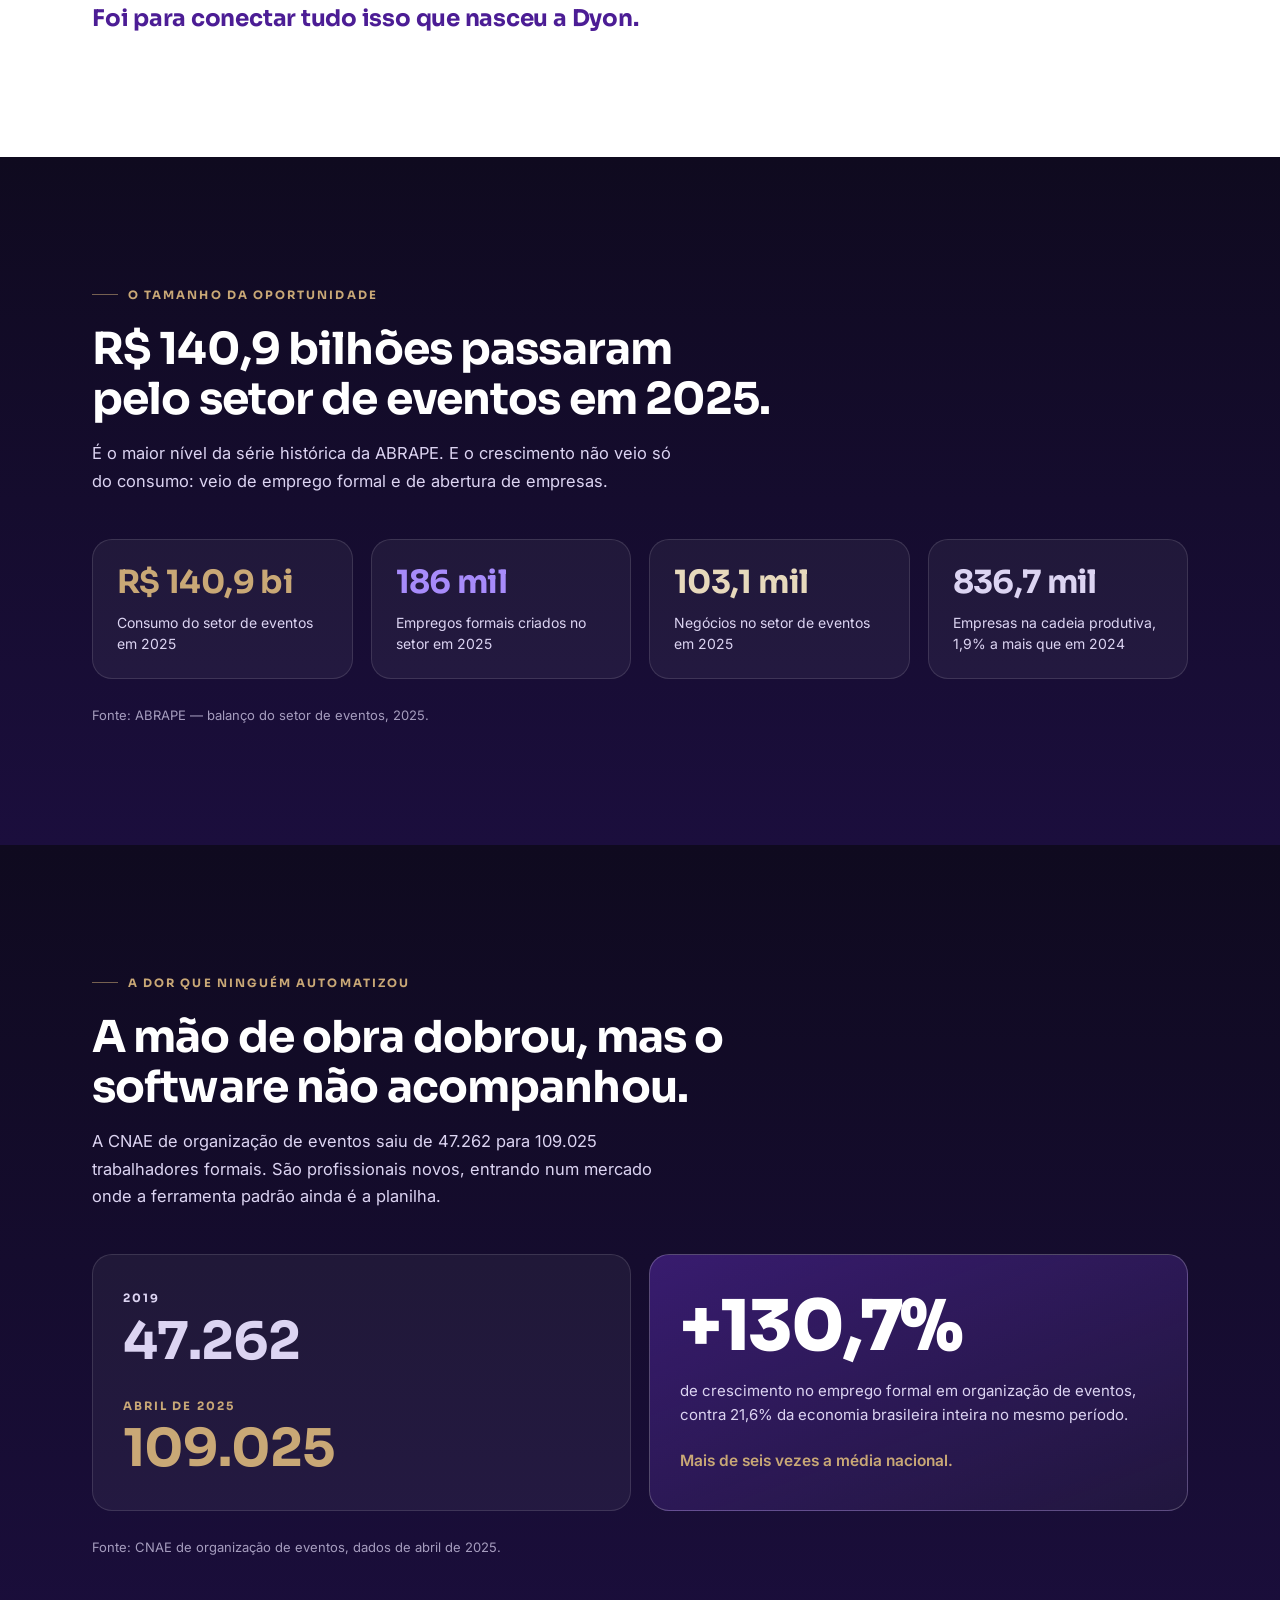
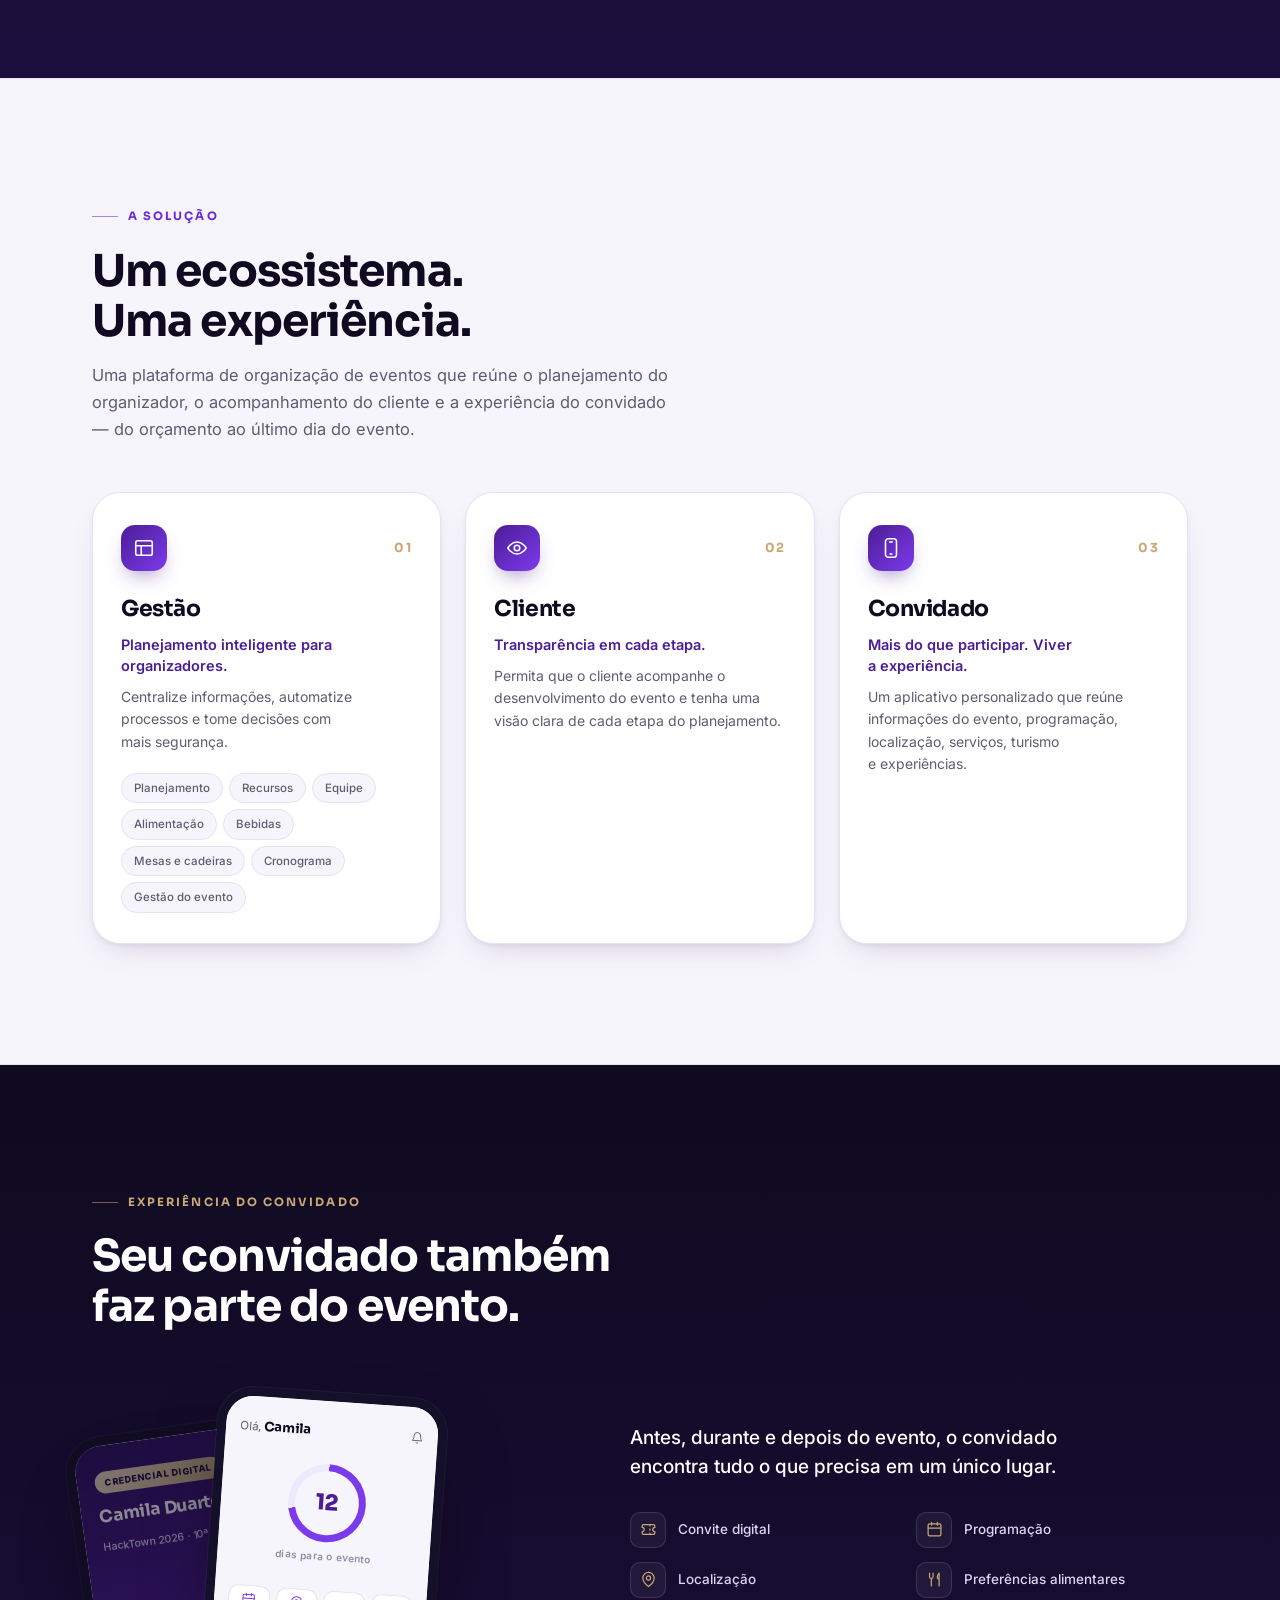
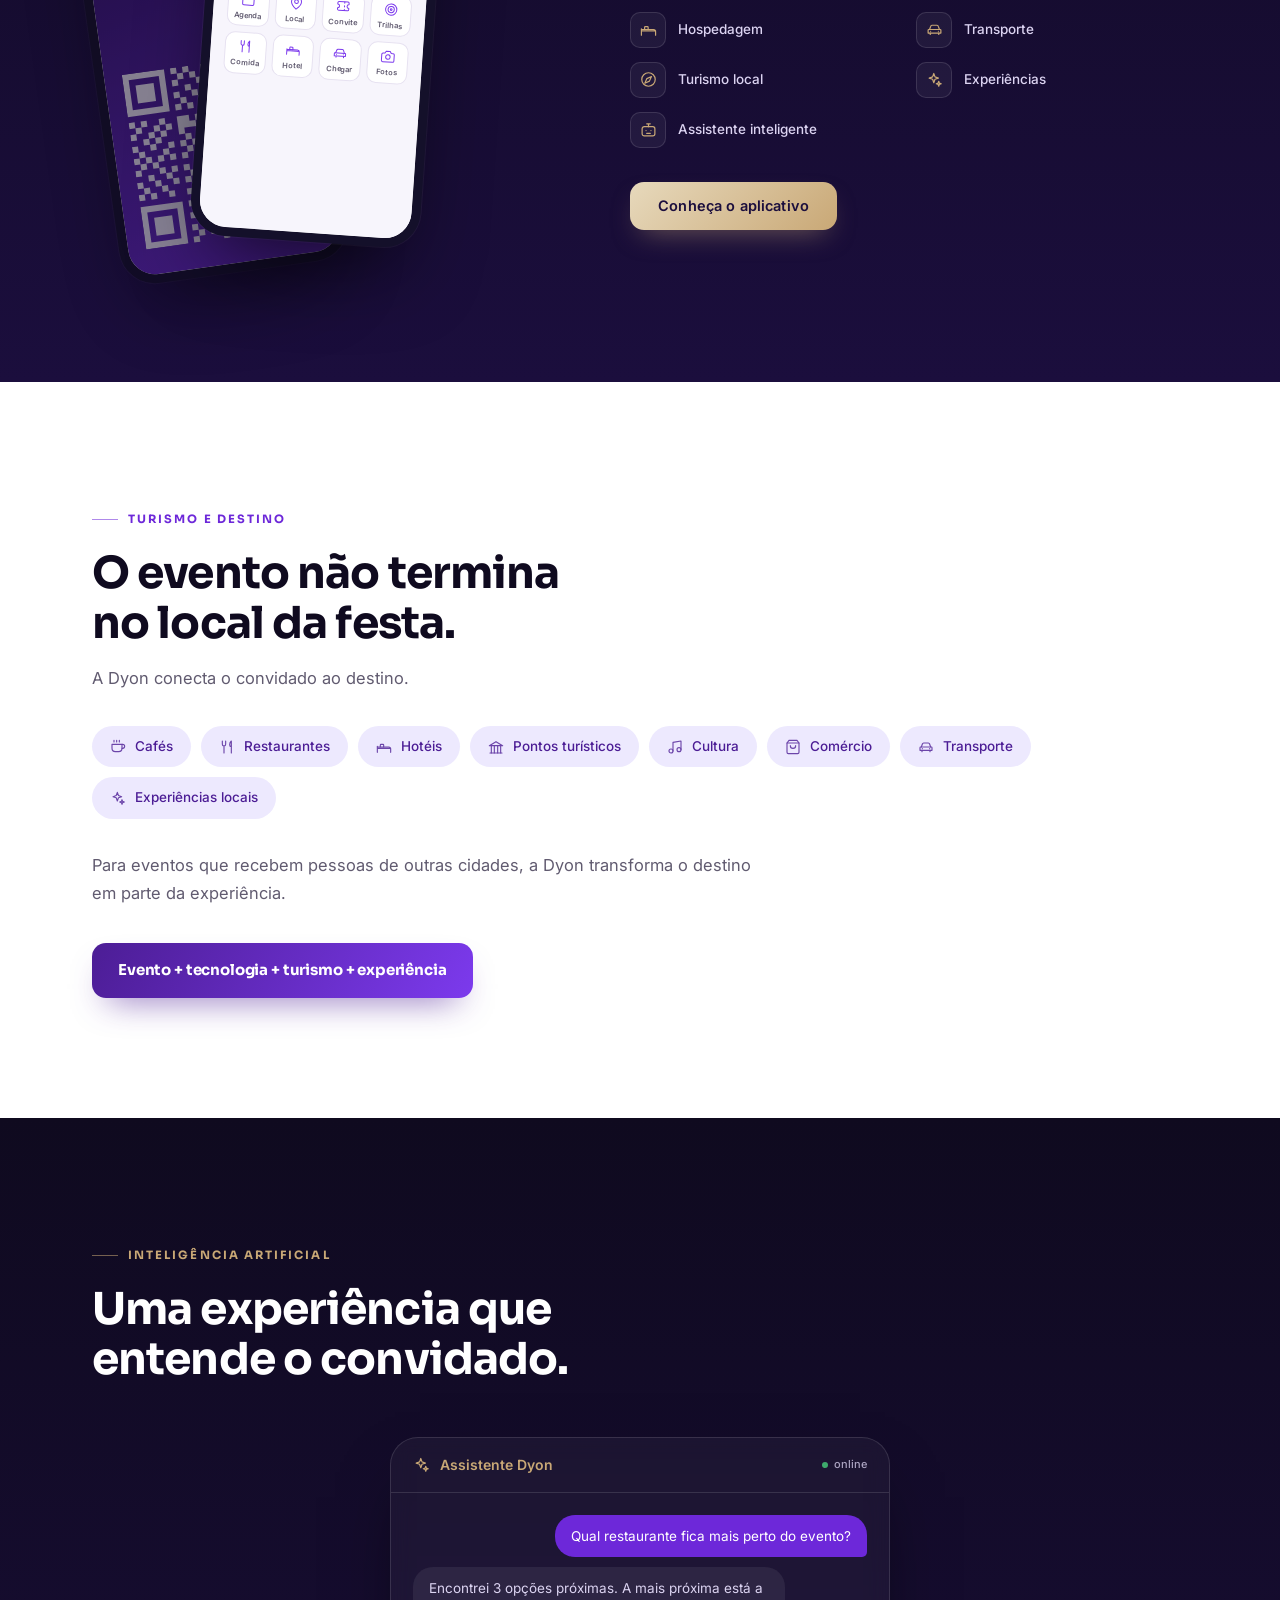
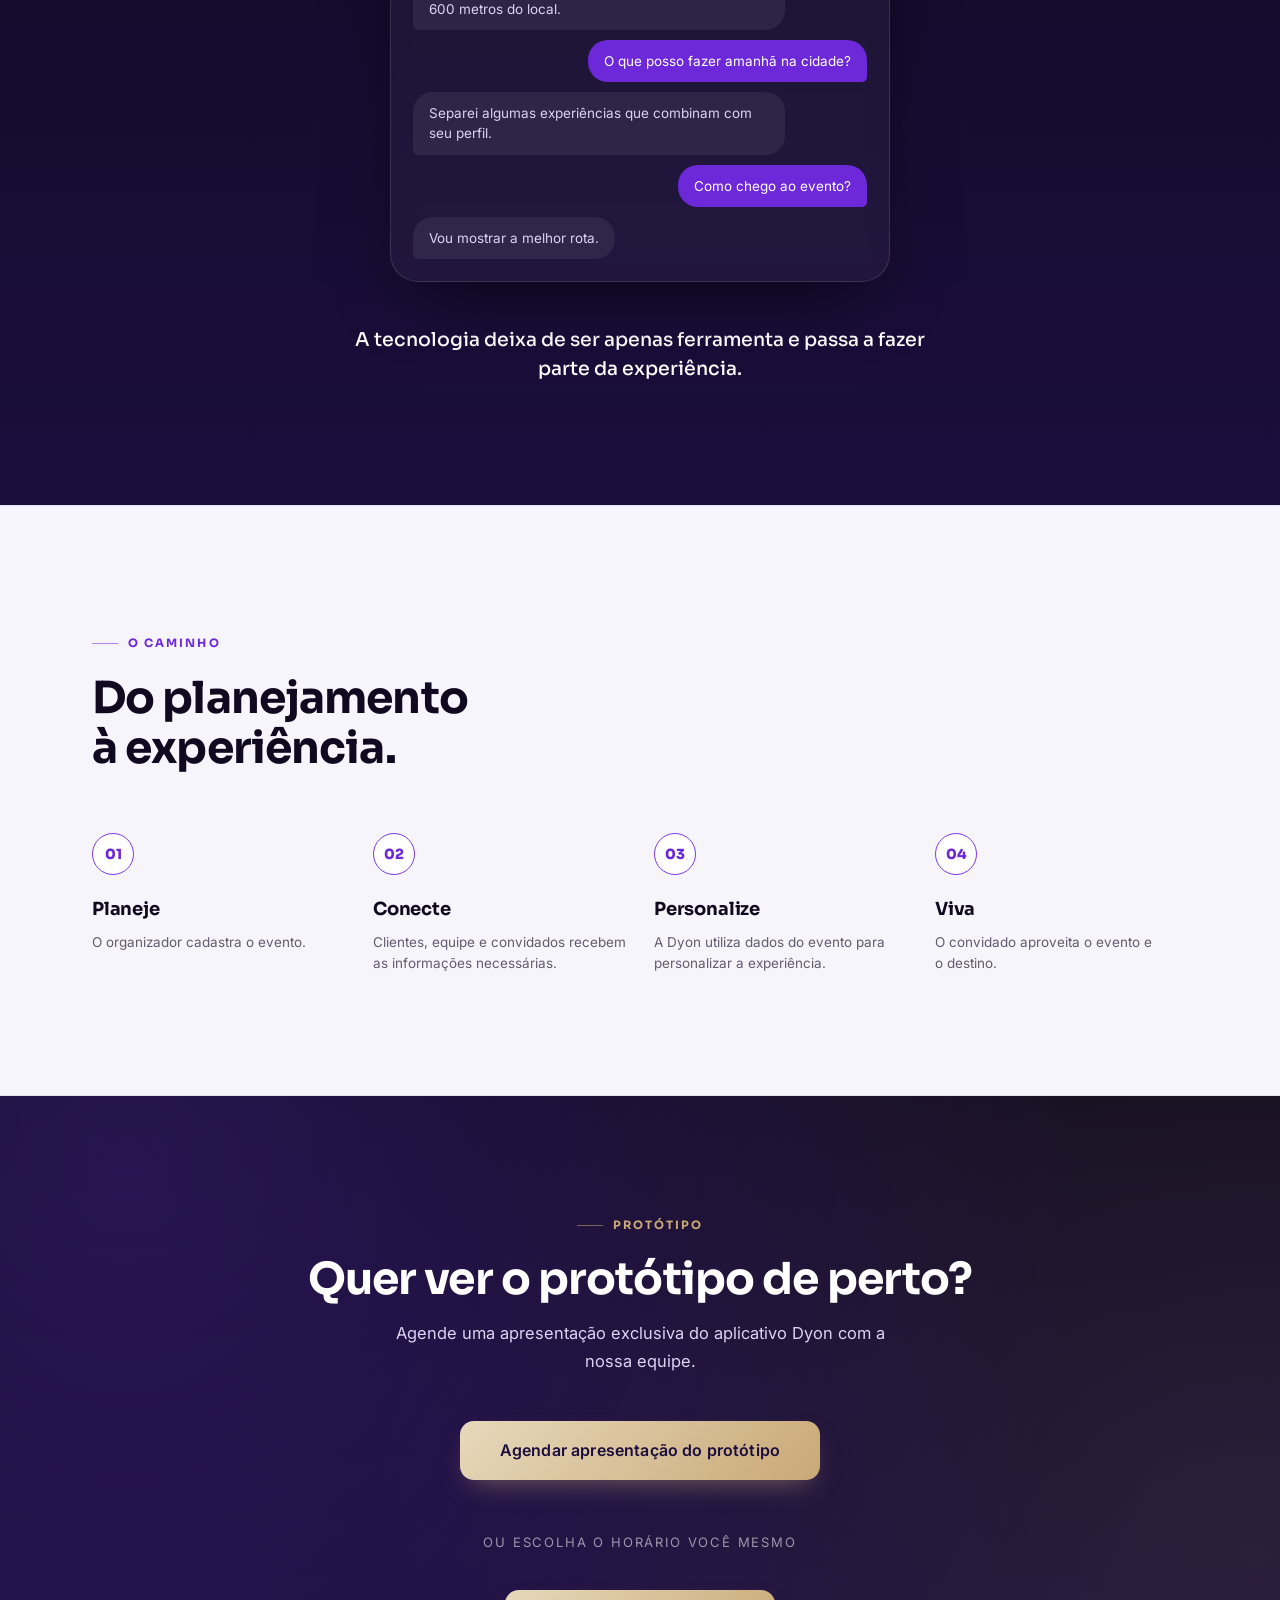
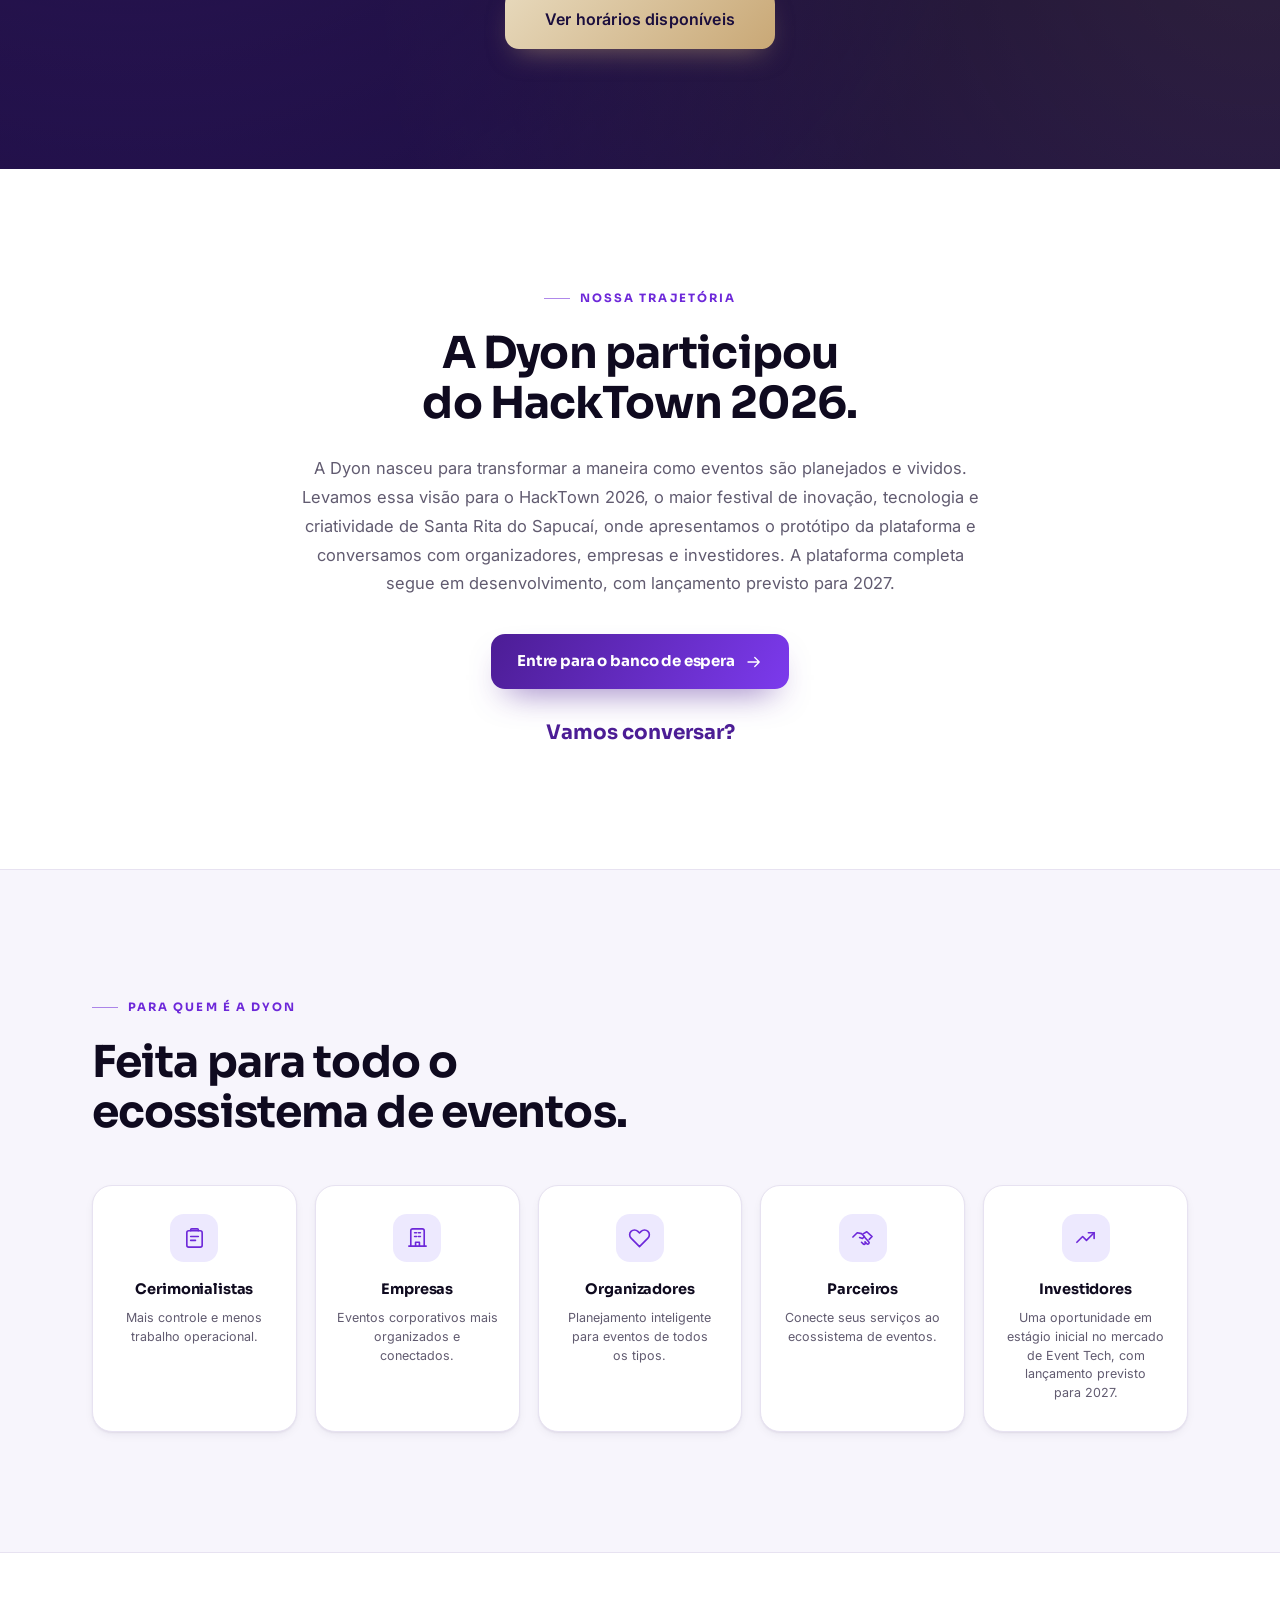
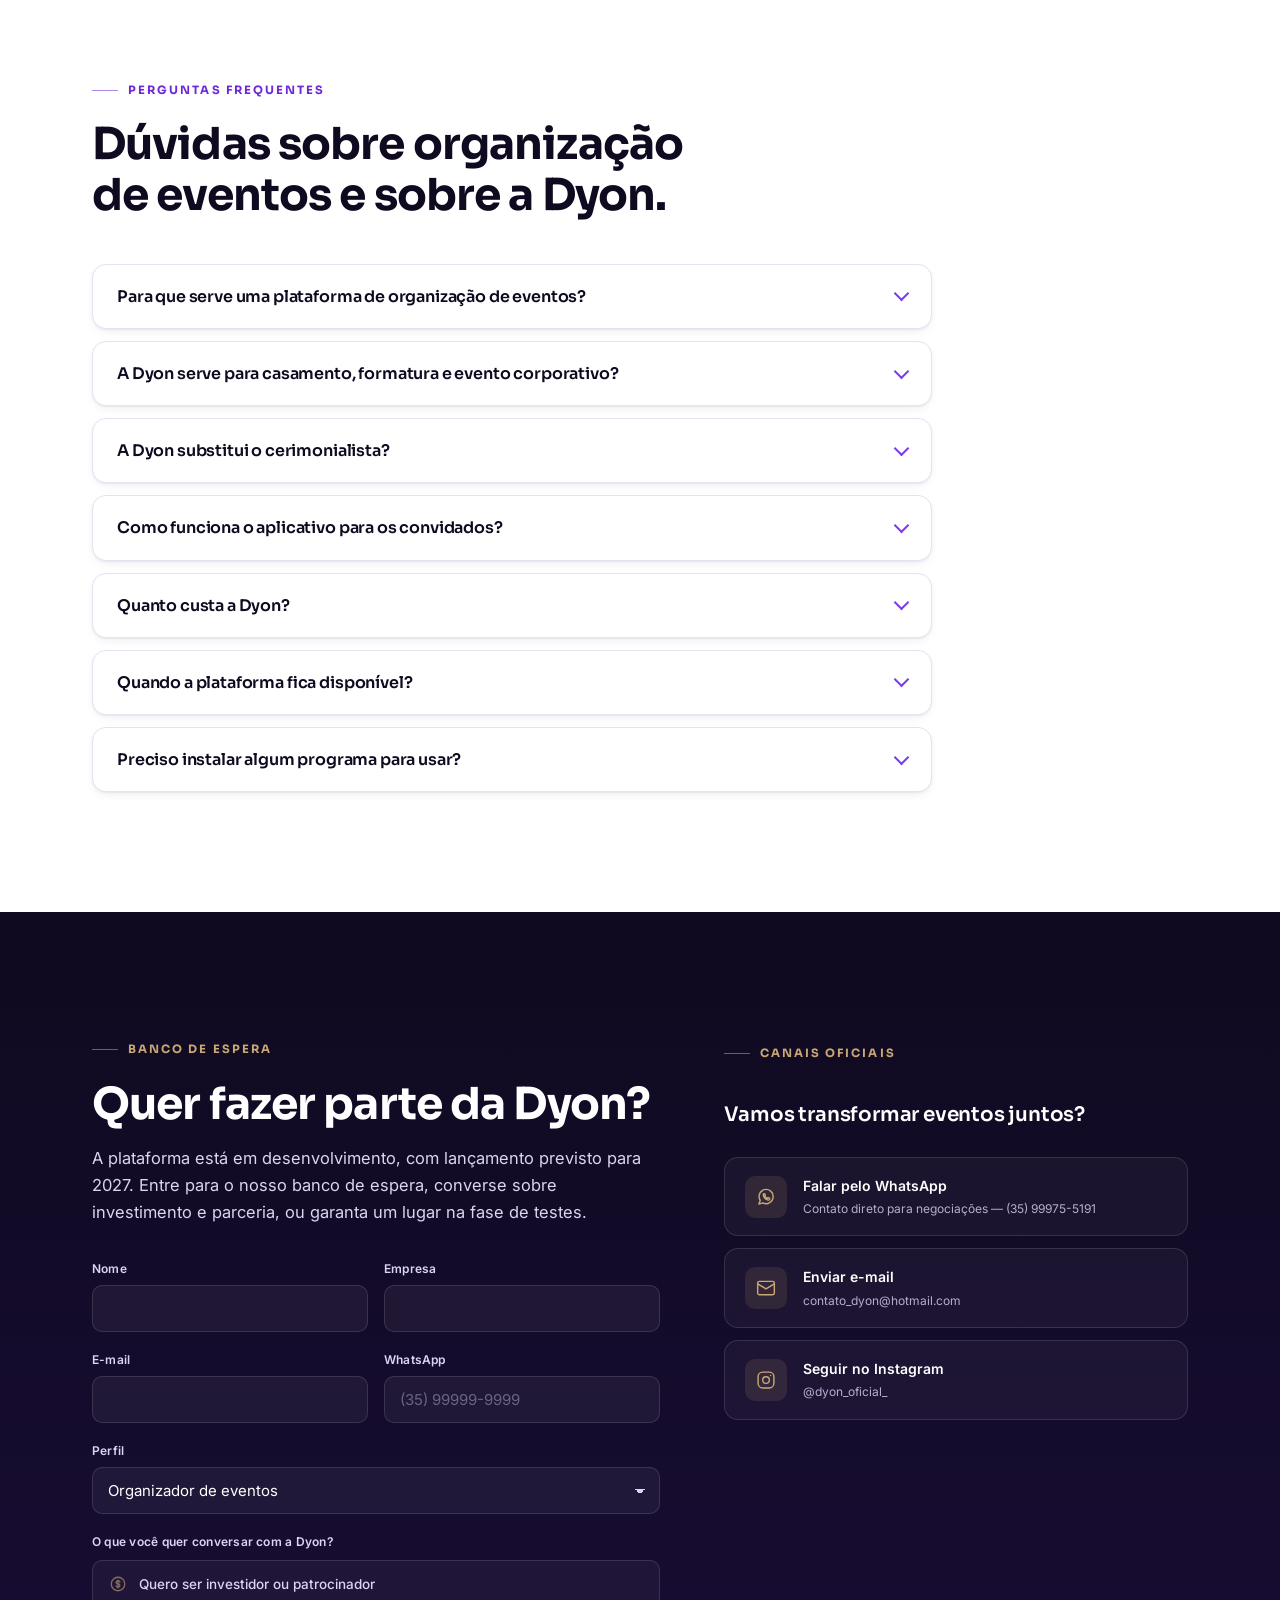
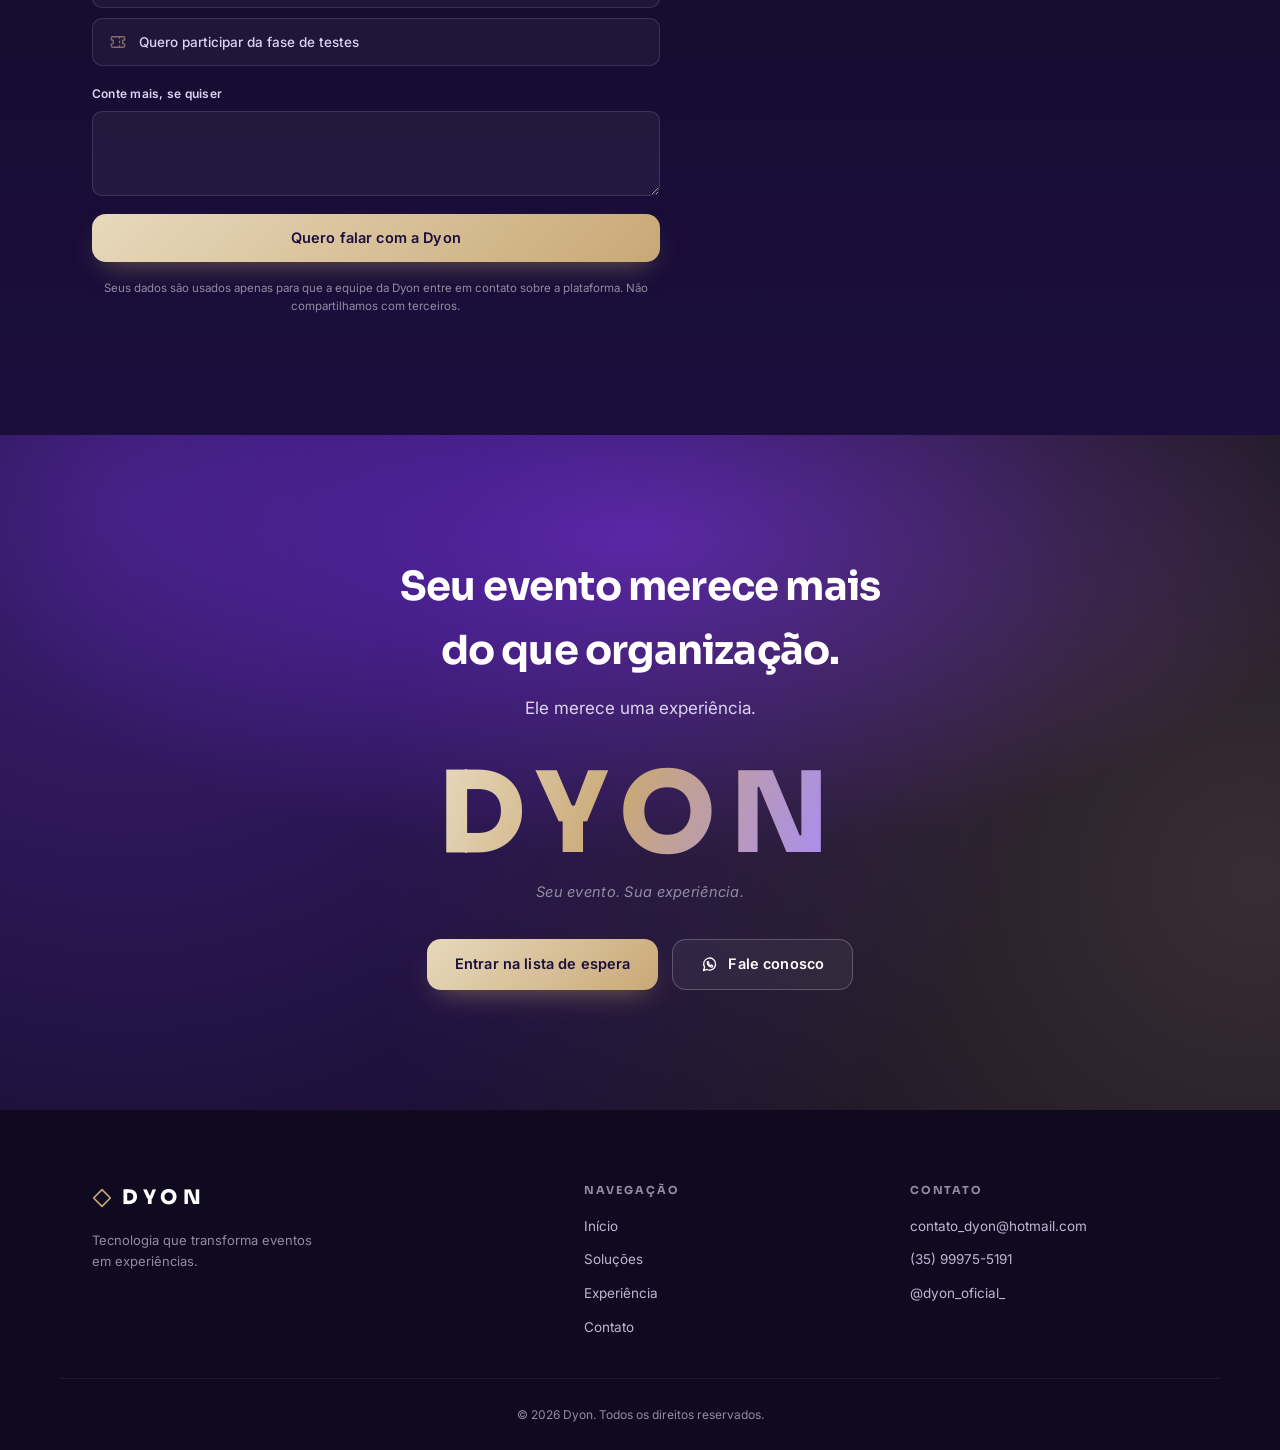
==== commit 24c8c67b: "atualização" ====
--- a/index.html
+++ b/index.html
@@ -260,6 +260,61 @@
   </div>
 </section>
 
+<!-- ==================== 2b. O TAMANHO DA OPORTUNIDADE ==================== -->
+<section class="section dark" id="mercado">
+  <div class="section-inner">
+    <span class="eyebrow light">O tamanho da oportunidade</span>
+    <h2 class="section-title light wide">R$ 140,9 bilhões passaram pelo setor de eventos em 2025.</h2>
+    <p class="section-sub light">É o maior nível da série histórica da ABRAPE. E o crescimento não veio só do consumo: veio de emprego formal e de abertura de empresas.</p>
+    <div class="stat-grid">
+      <article class="stat-card">
+        <p class="stat-num">R$ 140,9 bi</p>
+        <p class="stat-label">Consumo do setor de eventos em 2025</p>
+      </article>
+      <article class="stat-card">
+        <p class="stat-num violet">186 mil</p>
+        <p class="stat-label">Empregos formais criados no setor em 2025</p>
+      </article>
+      <article class="stat-card">
+        <p class="stat-num soft">103,1 mil</p>
+        <p class="stat-label">Negócios no setor de eventos em 2025</p>
+      </article>
+      <article class="stat-card">
+        <p class="stat-num lav">836,7 mil</p>
+        <p class="stat-label">Empresas na cadeia produtiva, 1,9% a mais que em 2024</p>
+      </article>
+    </div>
+    <p class="fonte">Fonte: ABRAPE — balanço do setor de eventos, 2025.</p>
+  </div>
+</section>
+
+<!-- 2c. A DOR QUE NINGUÉM AUTOMATIZOU  -->
+<section class="section dark" id="descompasso">
+  <div class="section-inner">
+    <span class="eyebrow light">A dor que ninguém automatizou</span>
+    <h2 class="section-title light wide">A mão de obra dobrou, mas o software não acompanhou.</h2>
+    <p class="section-sub light">A CNAE de organização de eventos saiu de 47.262 para 109.025 trabalhadores formais. São profissionais novos, entrando num mercado onde a ferramenta padrão ainda é a planilha.</p>
+    <div class="gap-grid">
+      <article class="stat-card gap-card">
+        <div class="gap-row">
+          <p class="gap-when">2019</p>
+          <p class="gap-value">47.262</p>
+        </div>
+        <div class="gap-row">
+          <p class="gap-when now">Abril de 2025</p>
+          <p class="gap-value now">109.025</p>
+        </div>
+      </article>
+      <article class="stat-card gap-card destaque">
+        <p class="gap-big">+130,7%</p>
+        <p class="gap-desc">de crescimento no emprego formal em organização de eventos, contra 21,6% da economia brasileira inteira no mesmo período.</p>
+        <p class="gap-punch">Mais de seis vezes a média nacional.</p>
+      </article>
+    </div>
+    <p class="fonte">Fonte: CNAE de organização de eventos, dados de abril de 2025.</p>
+  </div>
+</section>
+
 <!-- ==================== 3. A SOLUÇÃO ==================== -->
 <section class="section alt" id="solucoes">
   <div class="section-inner">
--- a/style.css
+++ b/style.css
@@ -279,6 +279,50 @@
 .problem-text{font-size:16.5px; color:var(--ink-soft); line-height:1.7; max-width:66ch;}
 .problem-punch{font-family:var(--font-display); font-size:clamp(19px,2.2vw,23px); font-weight:700; margin-top:28px; color:var(--violet-800); letter-spacing:-.01em;}
 
+/* --- o tamanho da oportunidade --- */
+.section-title.wide{max-width:26ch;}
+.stat-grid{display:grid; grid-template-columns:repeat(4,minmax(0,1fr)); gap:18px; margin-top:44px;}
+.stat-card{
+  background:var(--surface-light); border:1px solid var(--line-light);
+  border-radius:var(--radius-lg); padding:26px 24px 24px; min-width:0;
+  transition:transform var(--t-med), border-color var(--t-med);
+}
+.stat-card:hover{transform:translateY(-4px); border-color:var(--line-light-strong);}
+.stat-num{
+  font-family:var(--font-display); font-size:clamp(25px,2.5vw,33px); font-weight:700;
+  letter-spacing:-.02em; line-height:1.06; color:var(--gold);
+}
+.stat-num.violet{color:var(--violet-400);}
+.stat-num.soft{color:var(--gold-soft);}
+.stat-num.lav{color:var(--lavender-200);}
+.stat-label{margin-top:12px; font-size:14px; line-height:1.5; color:var(--lavender-200);}
+.fonte{margin-top:26px; font-size:13px; color:var(--lavender-200); opacity:.72;}
+
+/* --- a dor que ninguém automatizou --- */
+.gap-grid{display:grid; grid-template-columns:repeat(2,minmax(0,1fr)); gap:18px; margin-top:44px;}
+.gap-card{display:flex; flex-direction:column; justify-content:center; padding:34px 30px;}
+.gap-card.destaque{
+  background:linear-gradient(160deg, rgba(124,58,237,.34), rgba(255,255,255,.04));
+  border-color:var(--line-light-strong);
+}
+.gap-row + .gap-row{margin-top:28px;}
+.gap-when{
+  font-family:var(--font-display); font-size:11.5px; font-weight:700;
+  letter-spacing:.18em; text-transform:uppercase; color:var(--lavender-200);
+}
+.gap-when.now{color:var(--gold);}
+.gap-value{
+  font-family:var(--font-display); font-size:clamp(33px,4.2vw,52px); font-weight:700;
+  line-height:1.06; letter-spacing:-.02em; color:var(--lavender-200); margin-top:6px;
+}
+.gap-value.now{color:var(--gold);}
+.gap-big{
+  font-family:var(--font-display); font-size:clamp(42px,5.8vw,70px); font-weight:800;
+  line-height:1; letter-spacing:-.03em; color:var(--white);
+}
+.gap-desc{margin-top:18px; font-size:15px; line-height:1.6; color:var(--lavender-200);}
+.gap-punch{margin-top:22px; font-size:15.5px; font-weight:600; color:var(--gold);}
+
 /* --- solução --- */
 .pillar-grid{display:grid; grid-template-columns:repeat(3,1fr); gap:24px; margin-top:48px;}
 .pillar-card{
@@ -599,6 +643,8 @@
 
 /* menu compacto antes do layout mobile: o nav completo não cabe abaixo de ~900px */
 @media (max-width:900px){
+  .stat-grid{grid-template-columns:repeat(2,minmax(0,1fr));}
+  .gap-grid{grid-template-columns:1fr;}
   .nav-links{
     position:absolute; top:100%; left:0; right:0;
     background:var(--ink); box-shadow:0 24px 44px -22px rgba(0,0,0,.85);
@@ -642,6 +688,11 @@
   .cta-final-brand{letter-spacing:.06em;}
 }
 
+@media (max-width:520px){
+  .stat-grid{grid-template-columns:1fr;}
+  .gap-card{padding:28px 24px;}
+}
+
 @media (max-width:420px){
   .section-inner{padding:0 20px;}
   .phones{height:405px; transform:scale(.86); transform-origin:top center;}
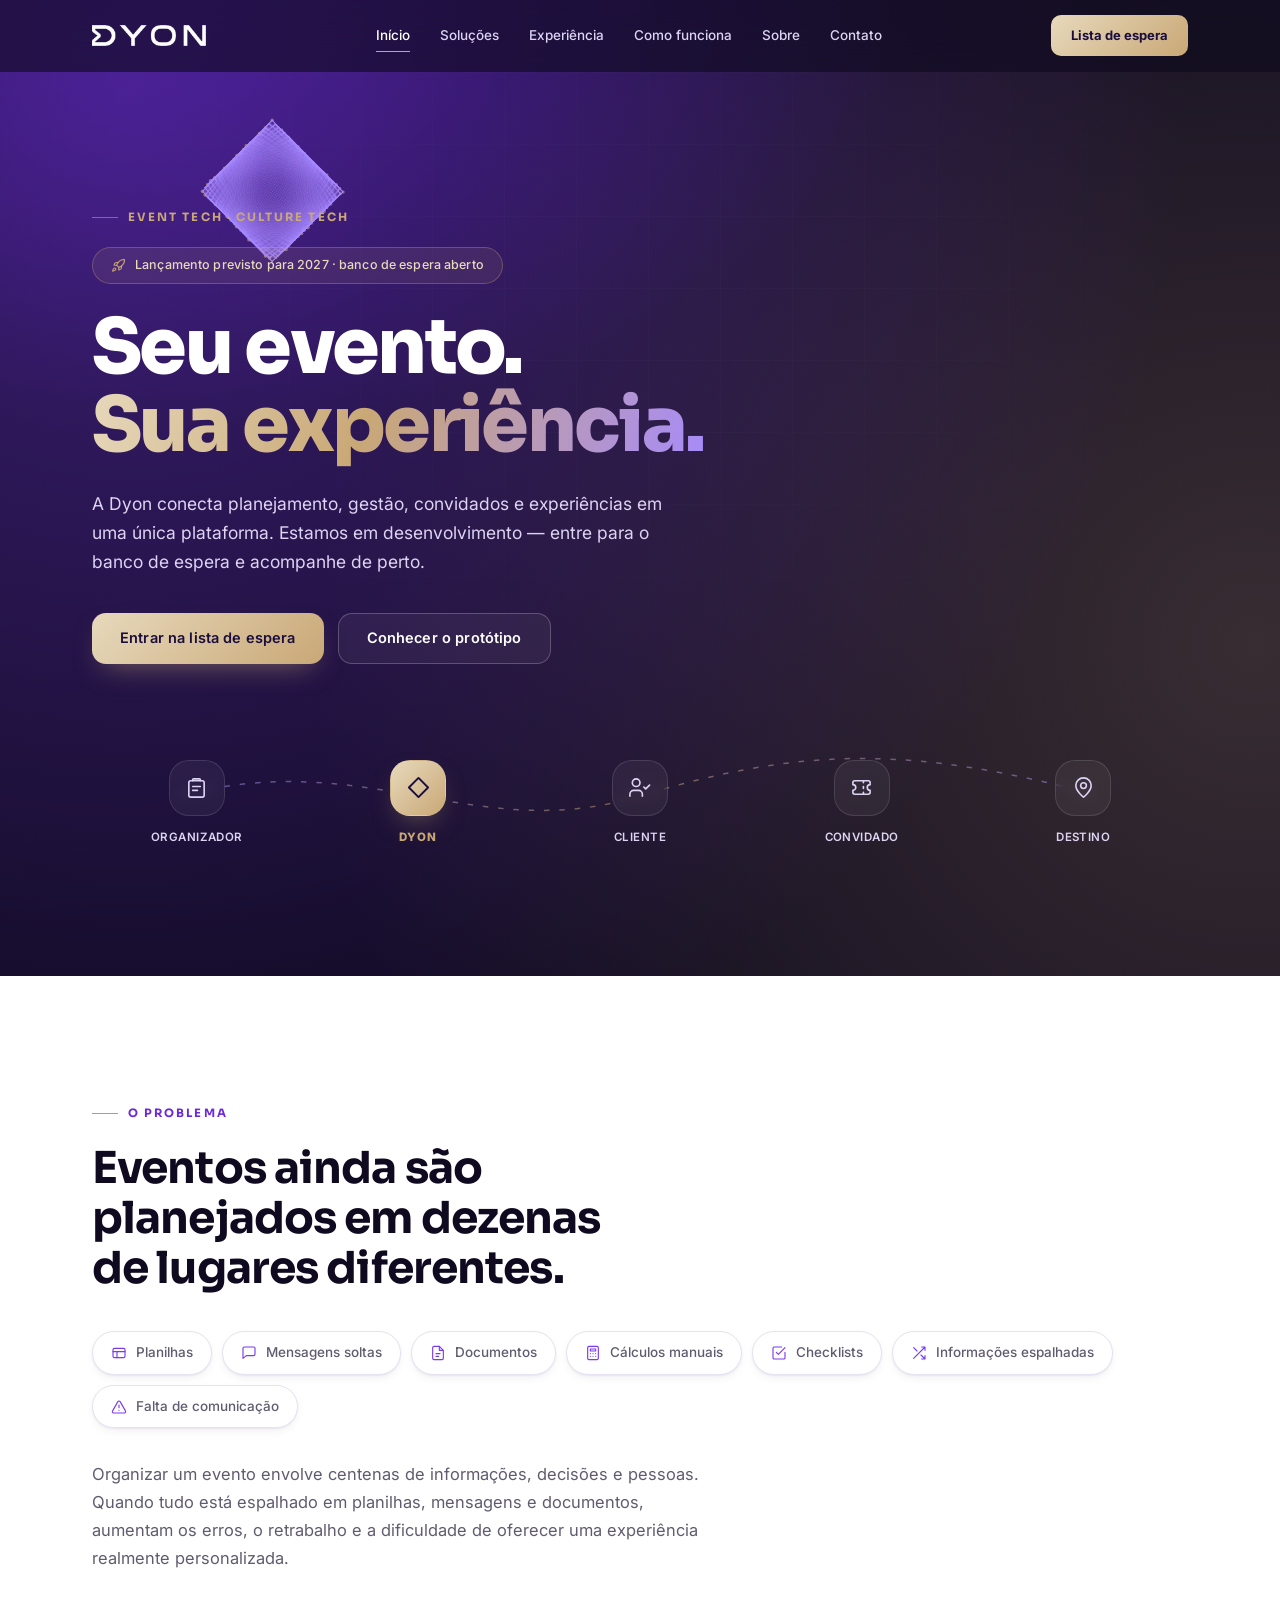
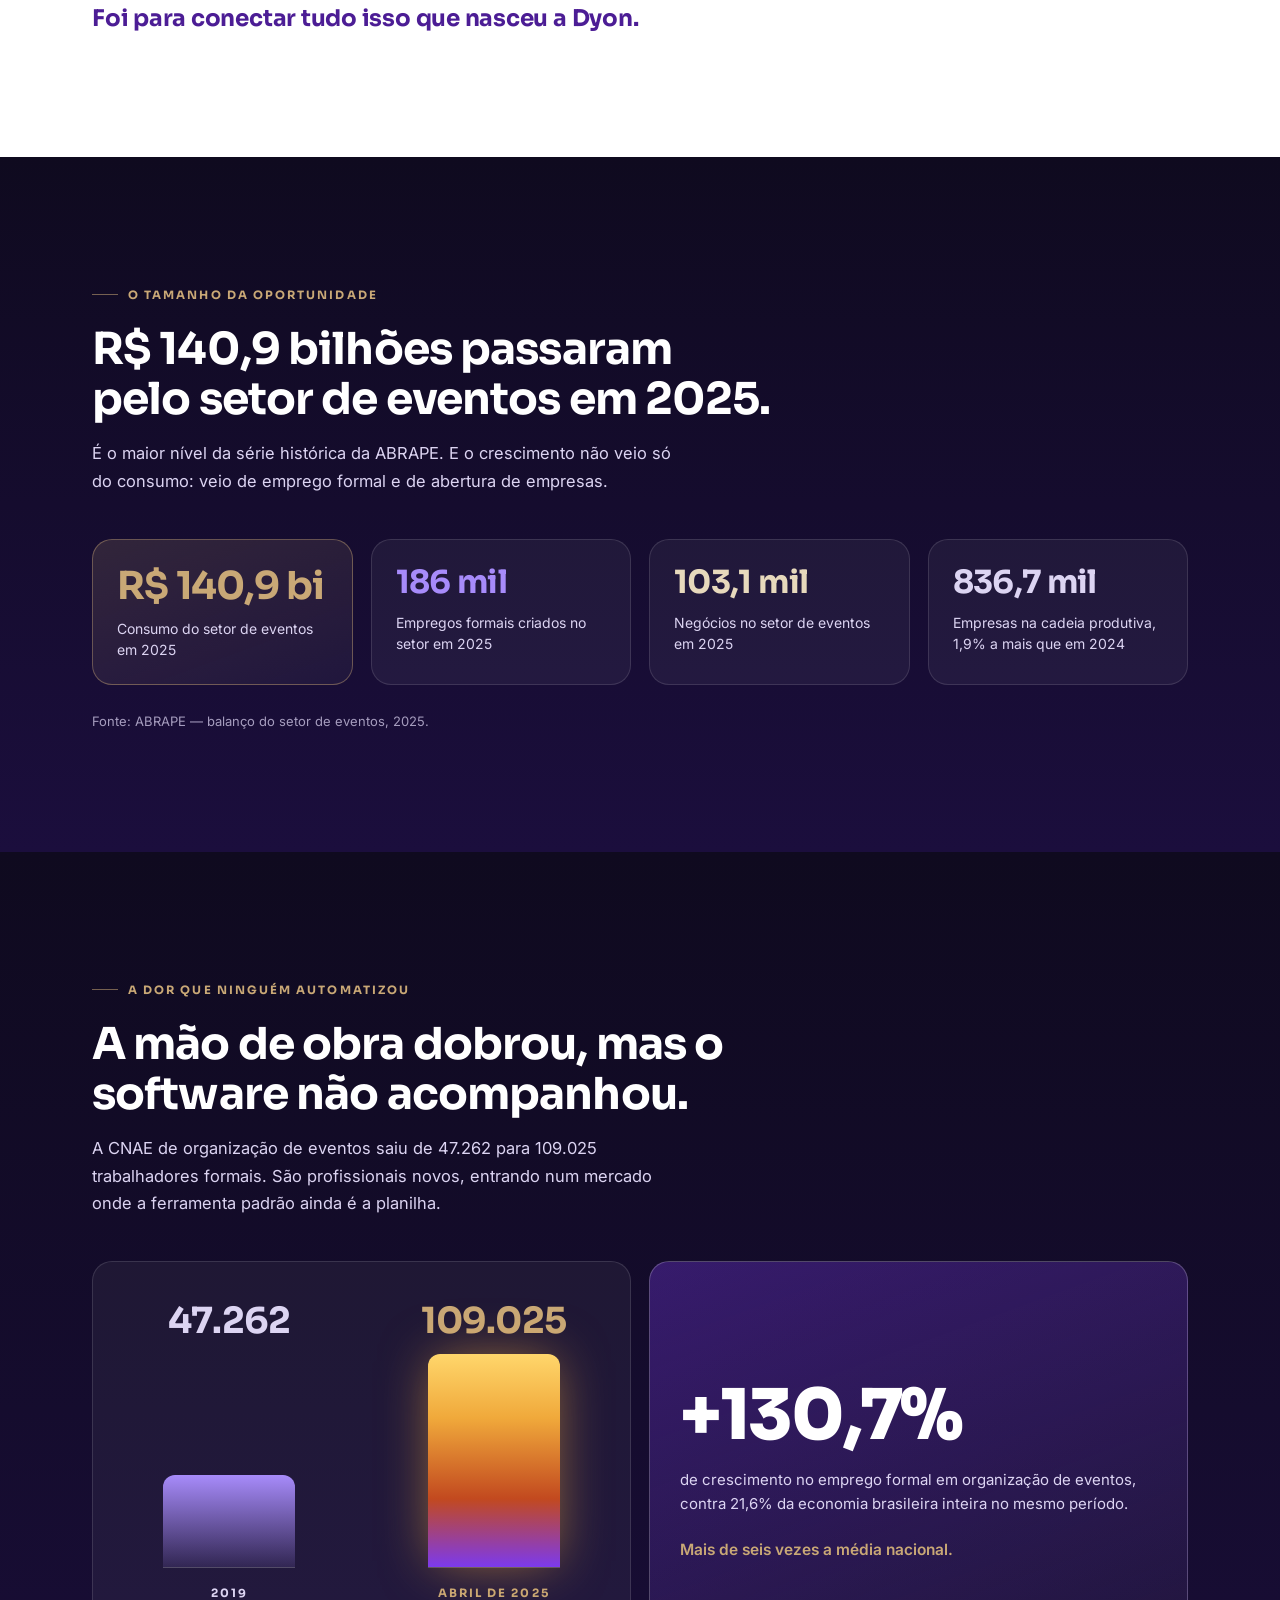
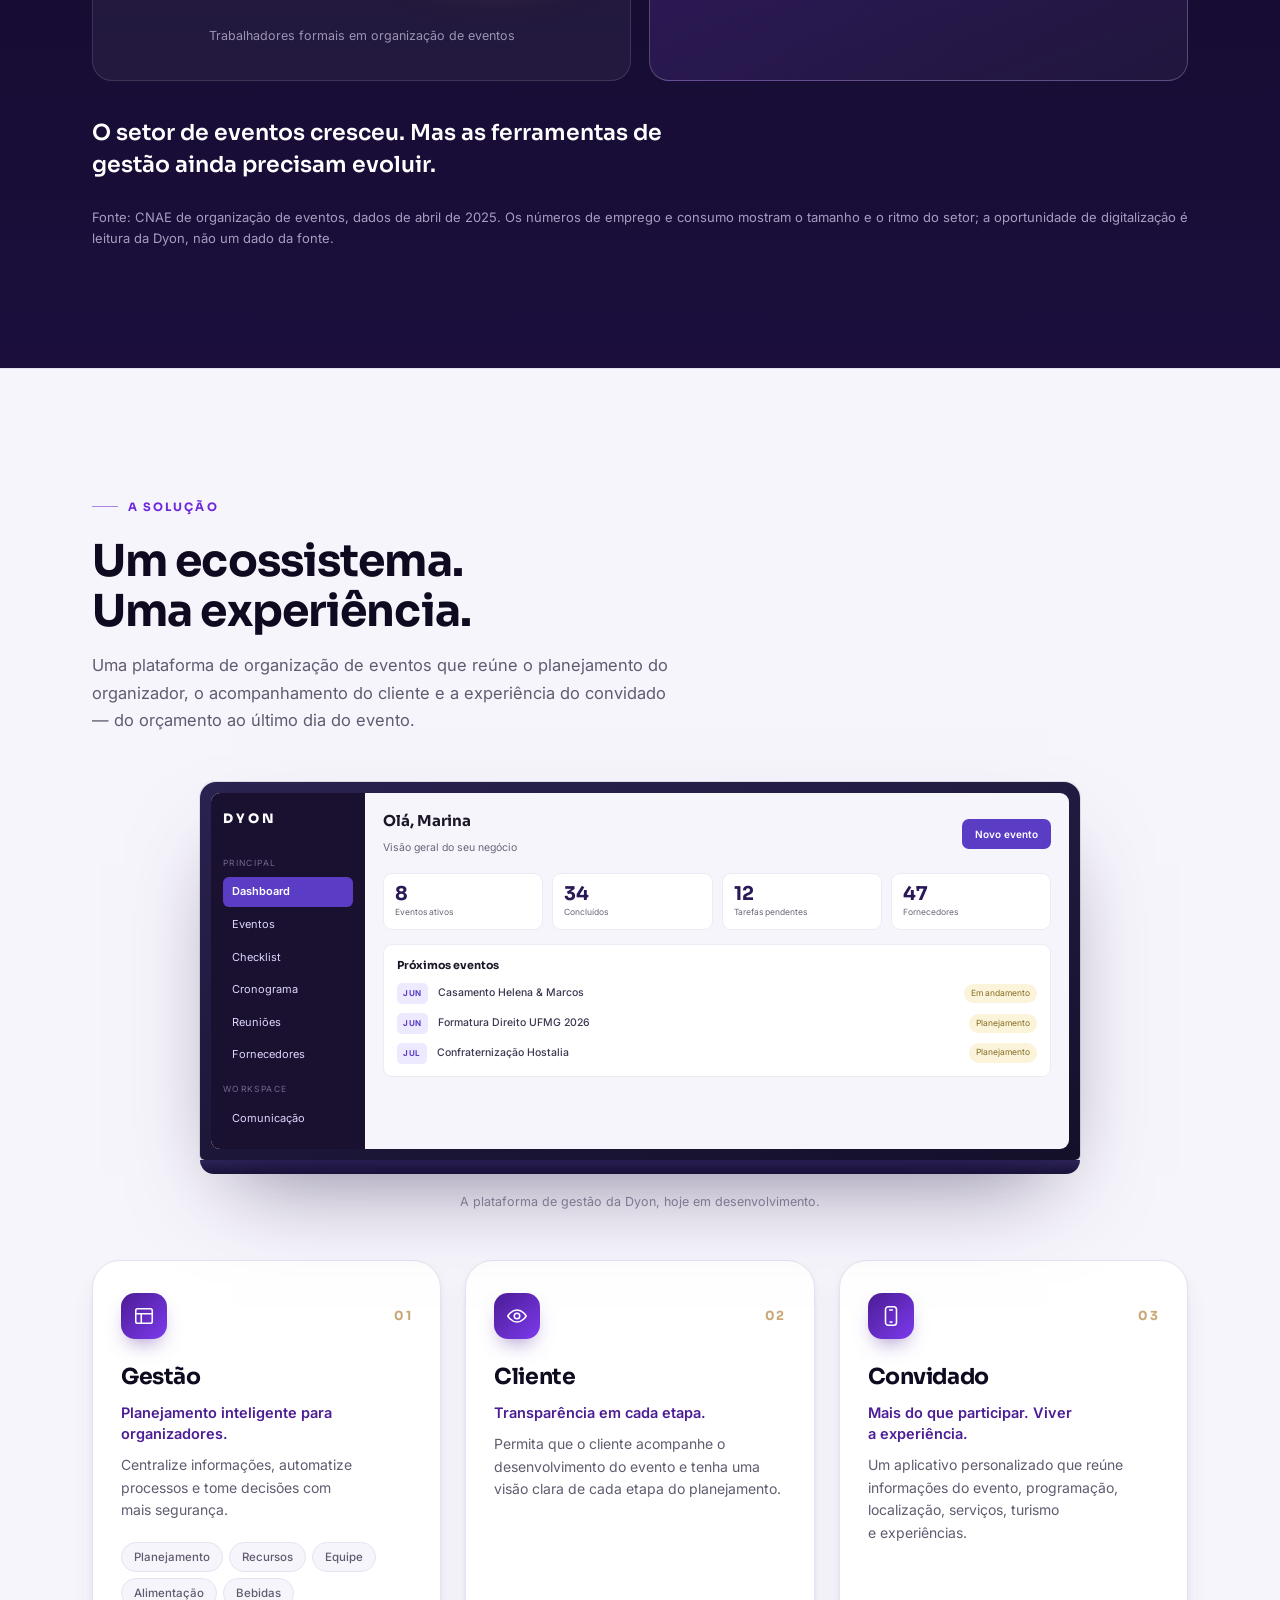
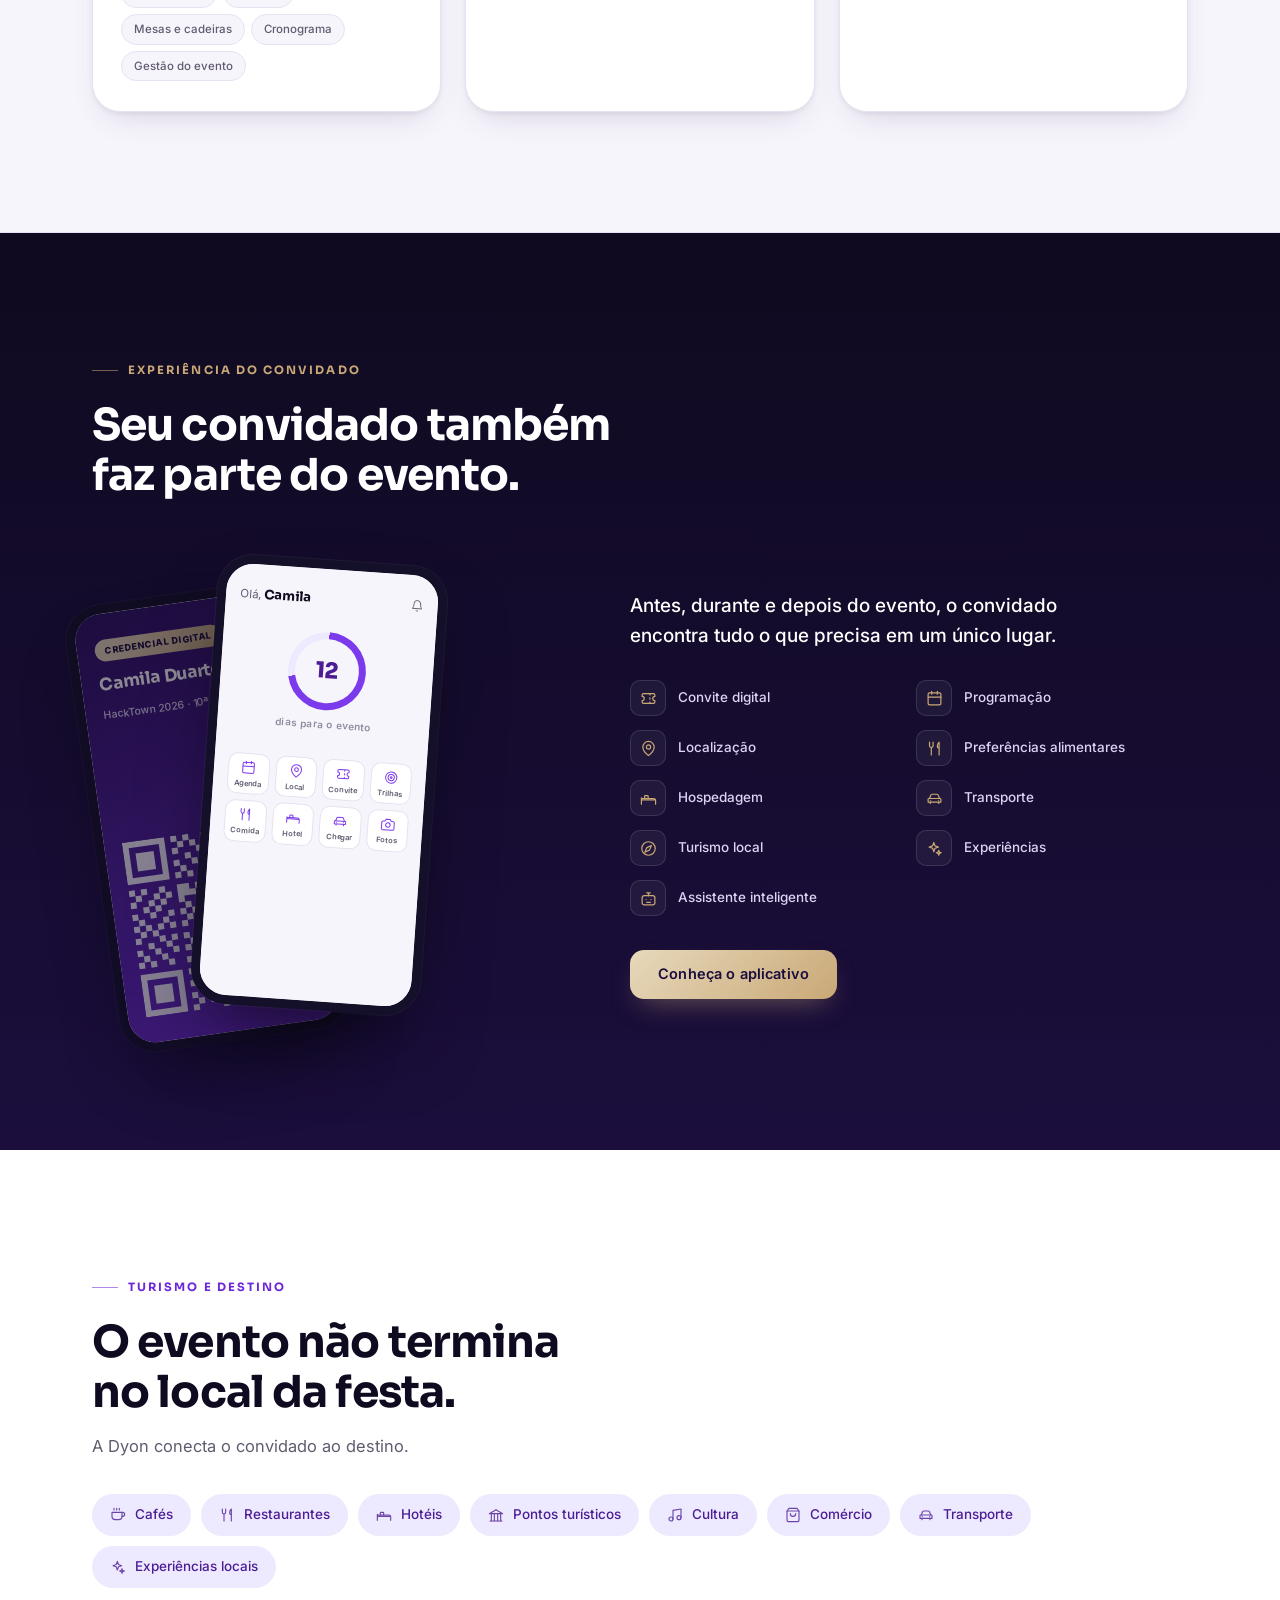
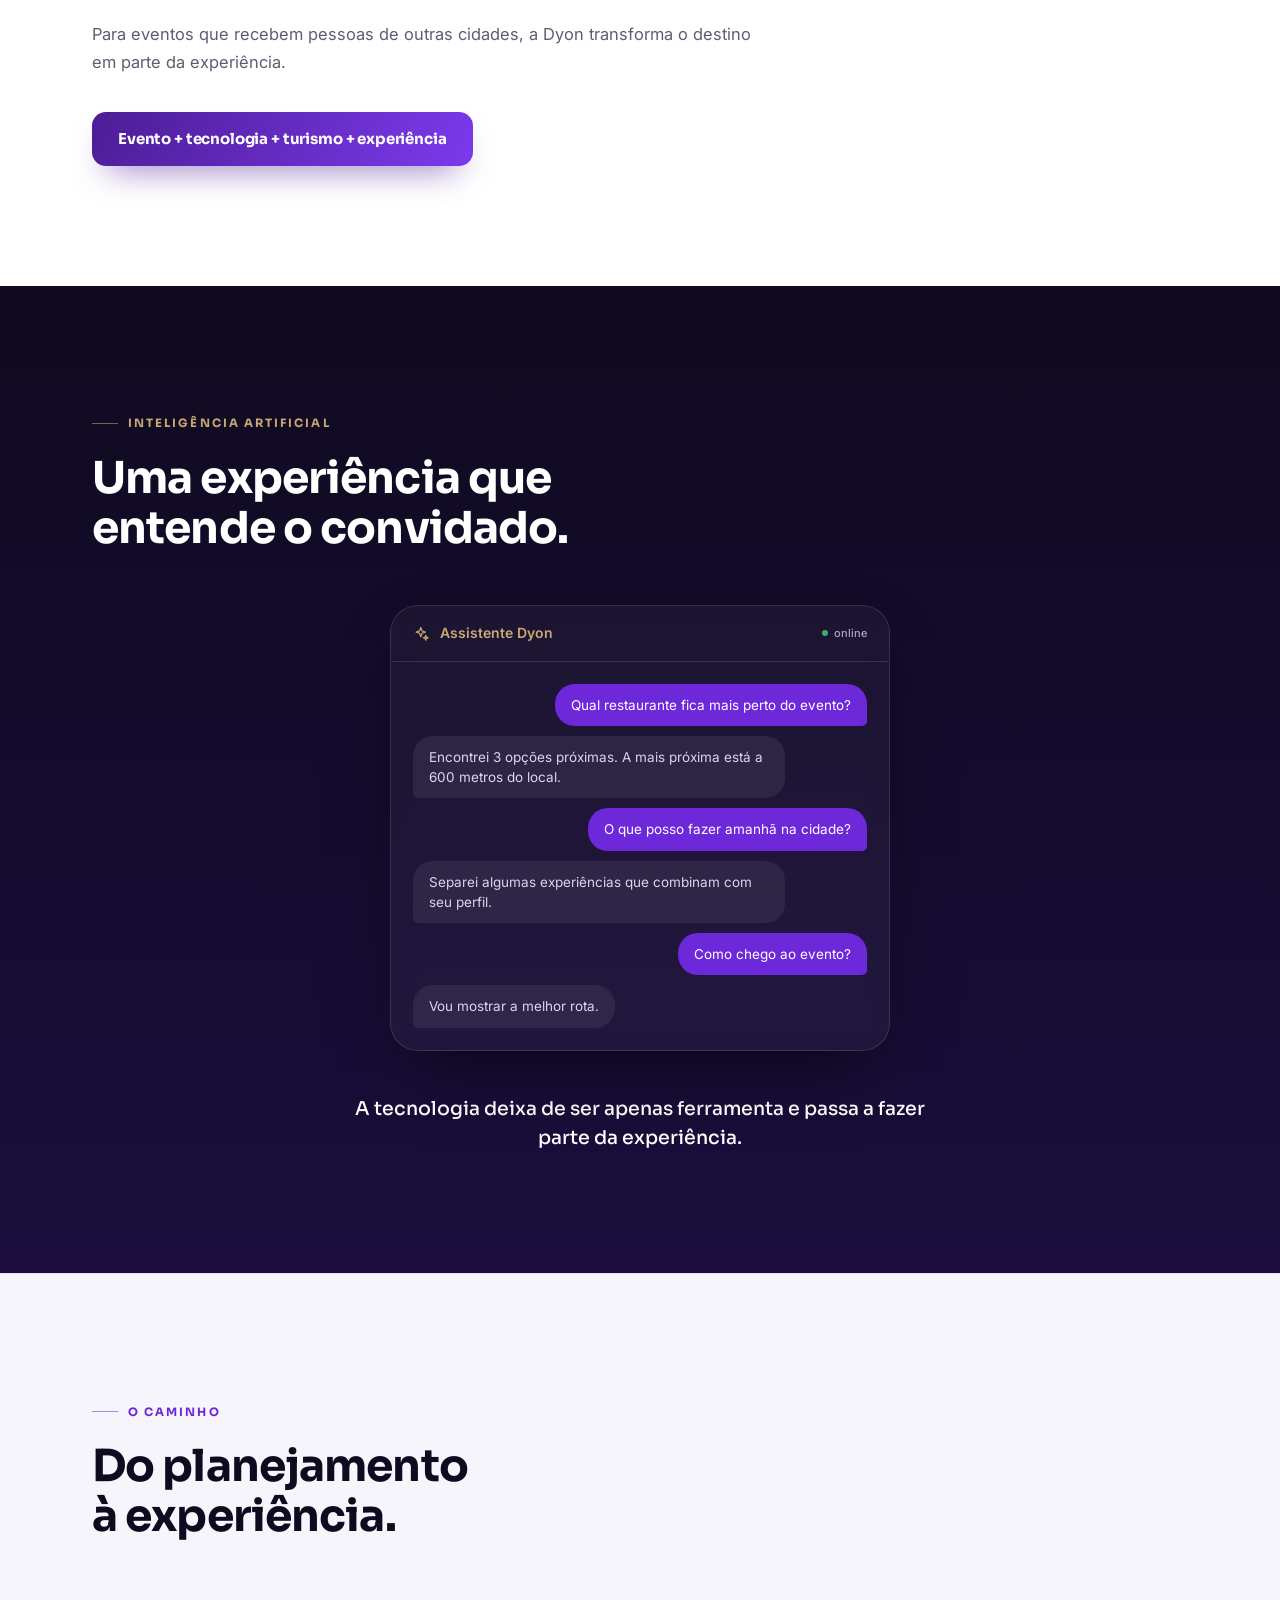
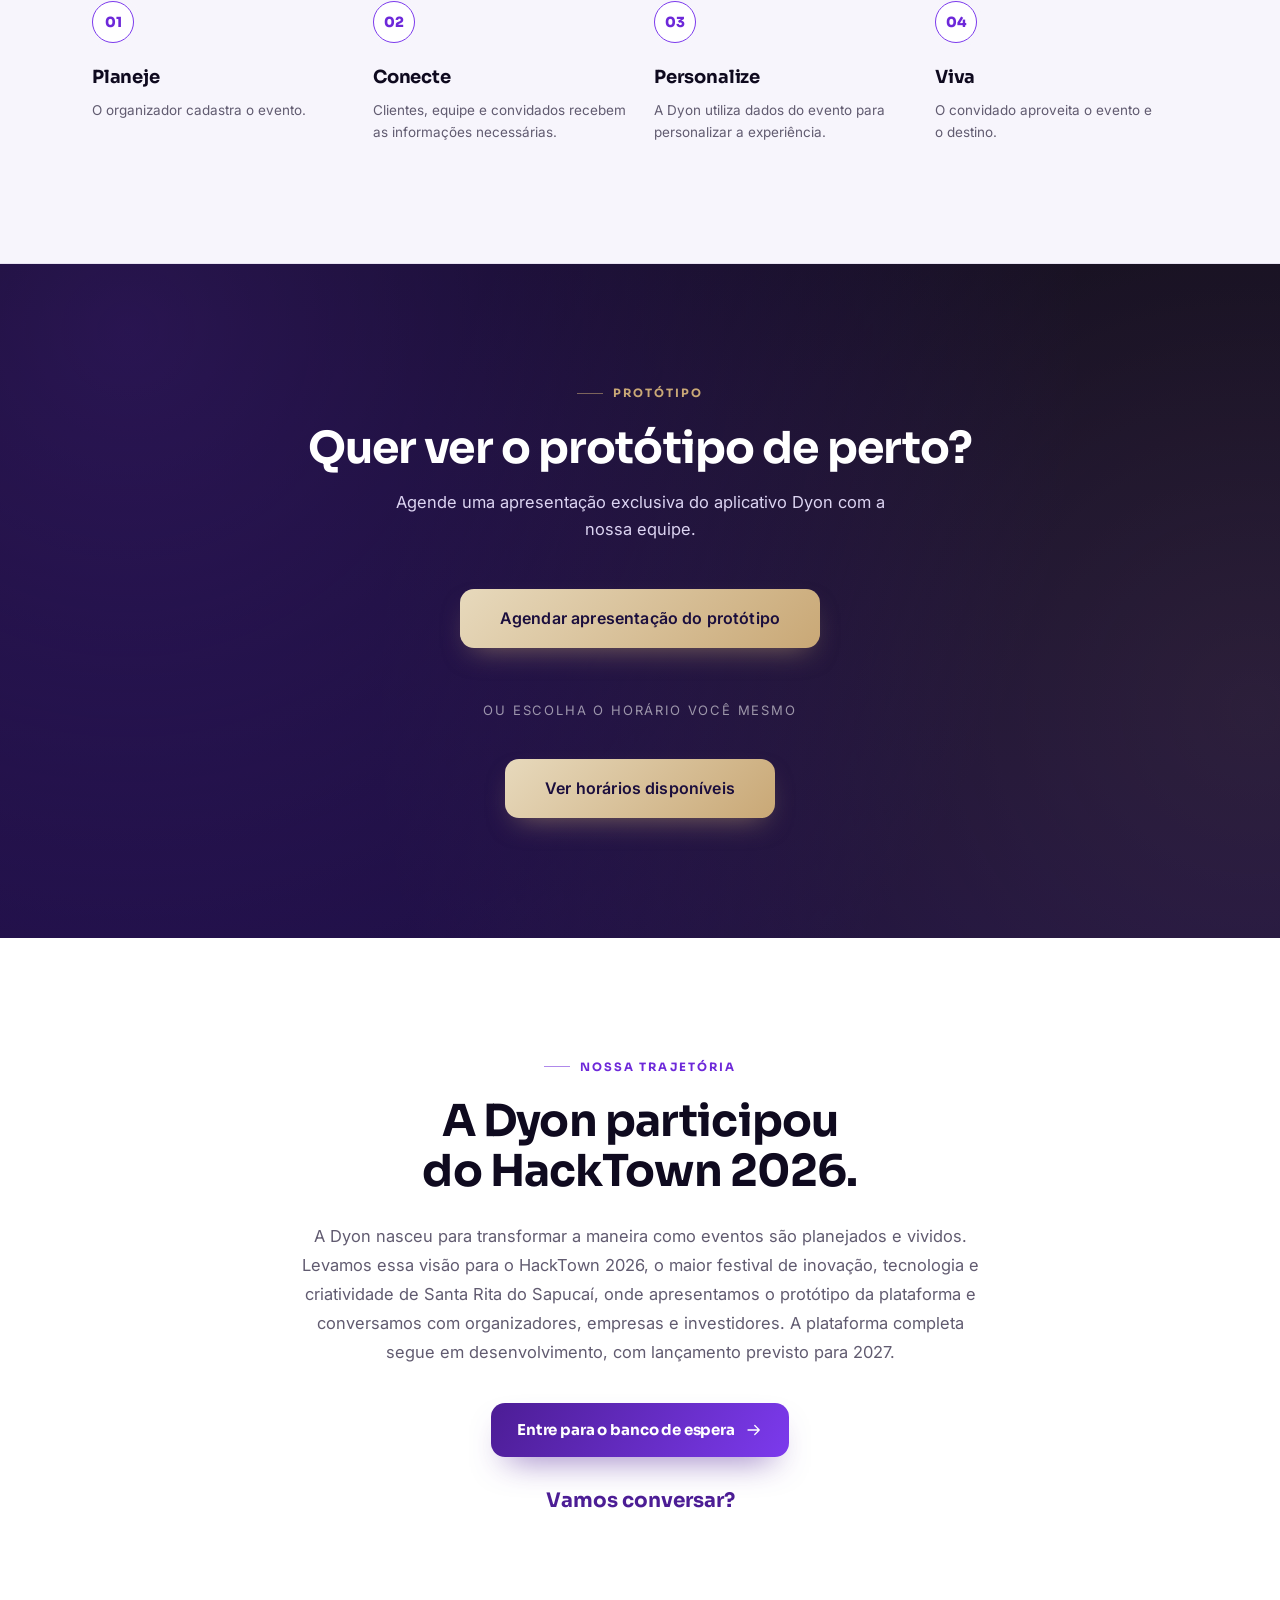
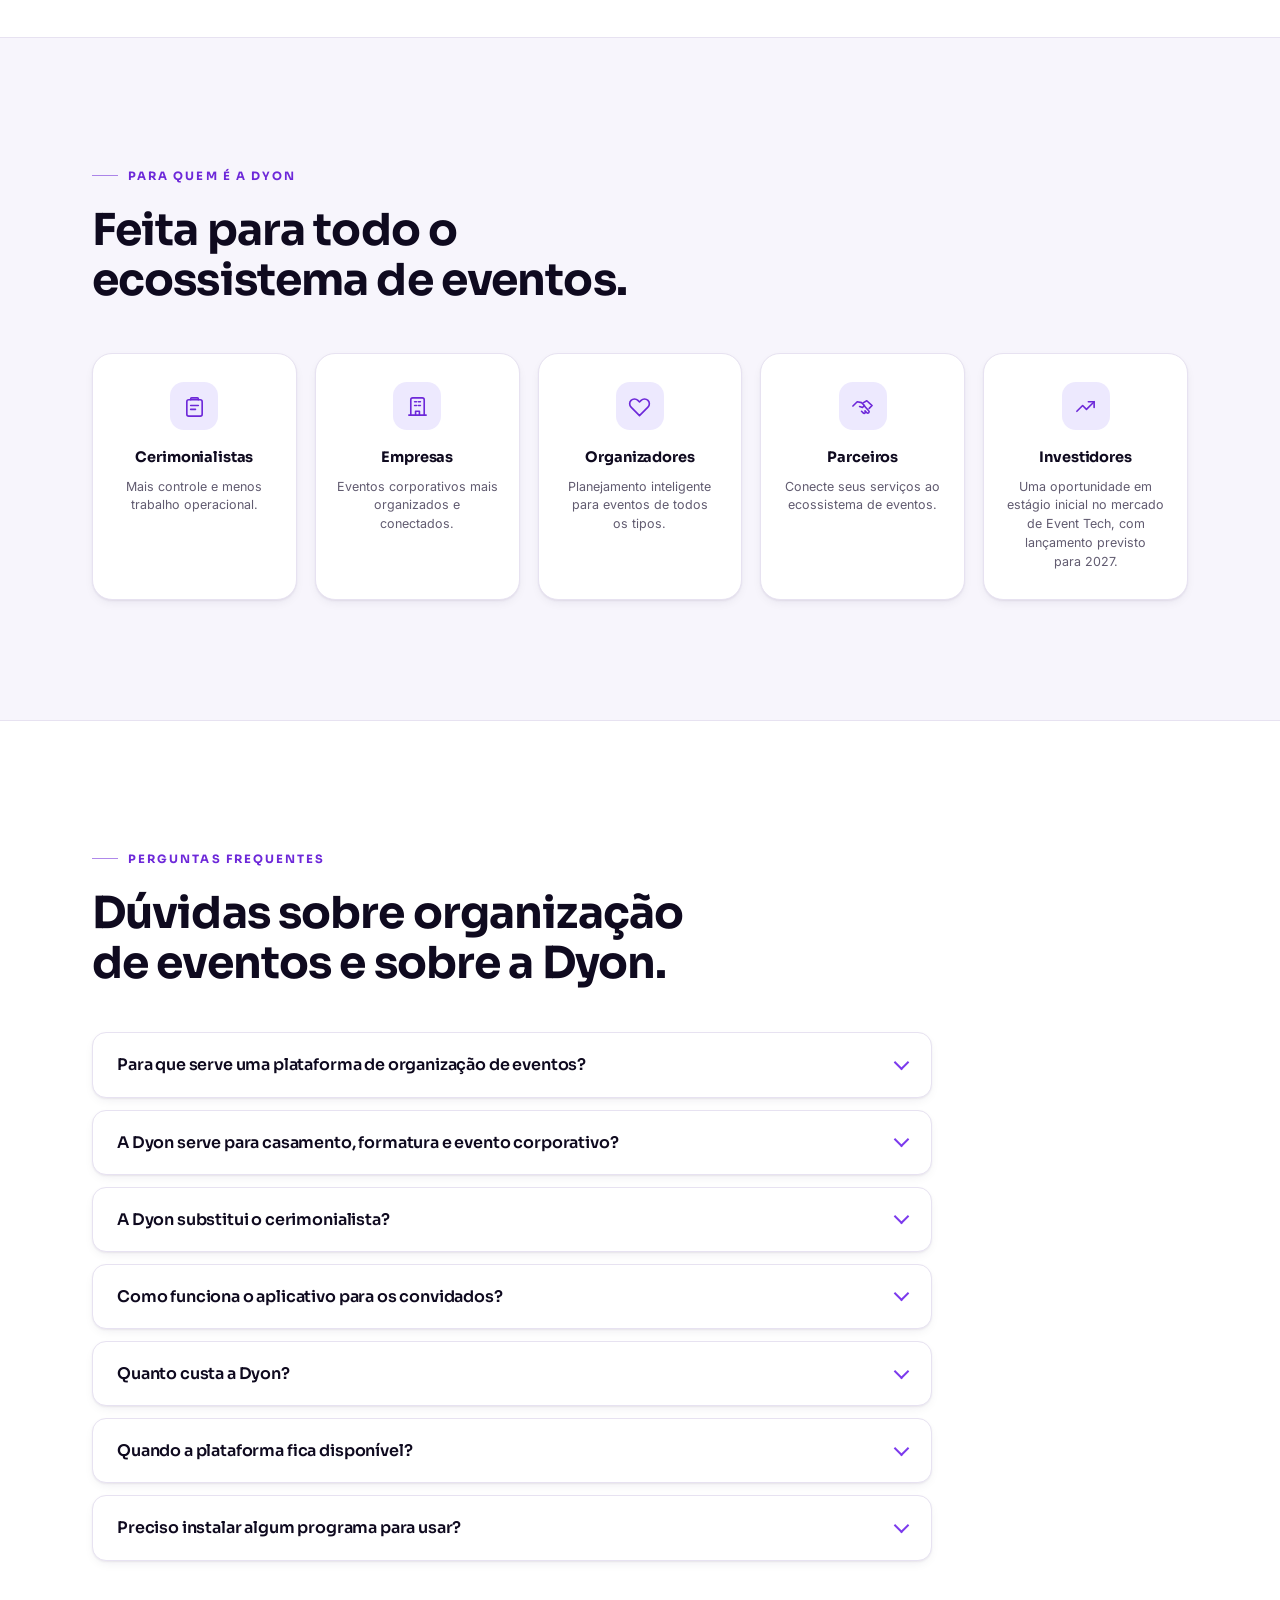
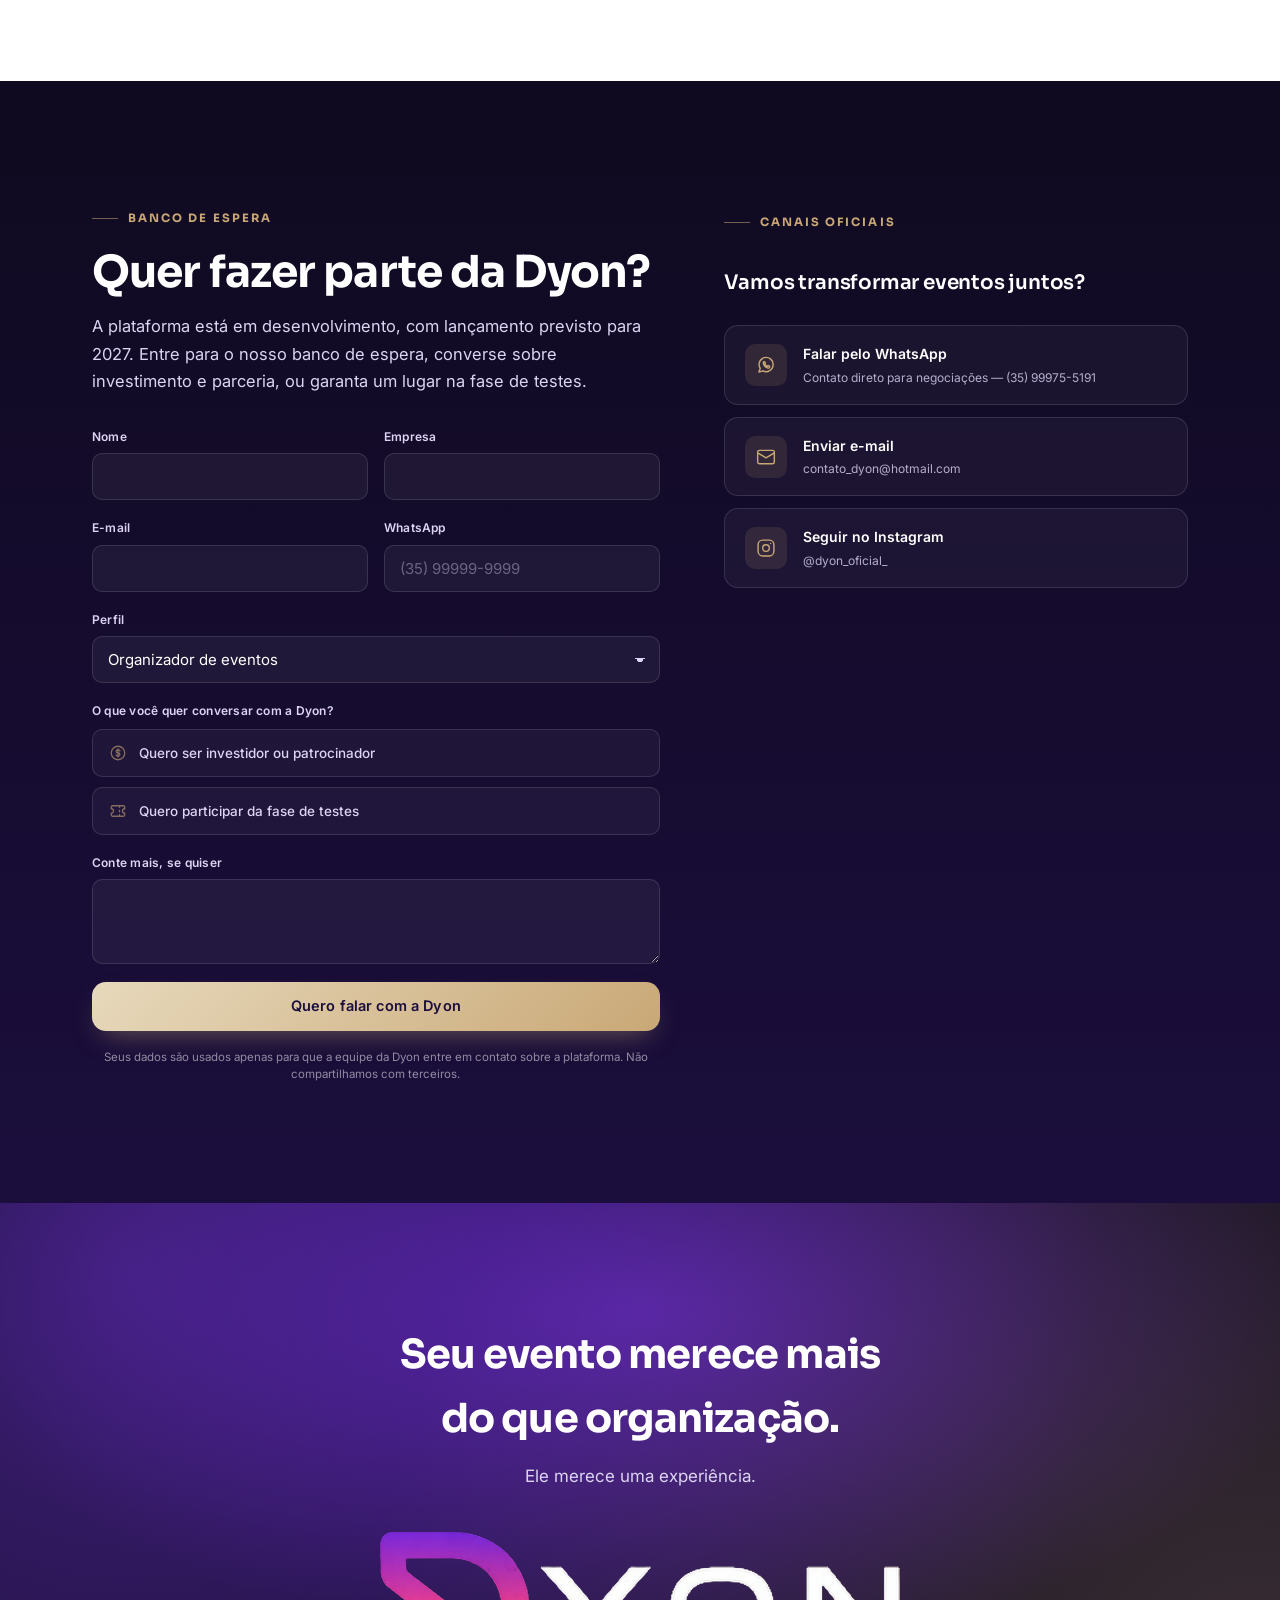
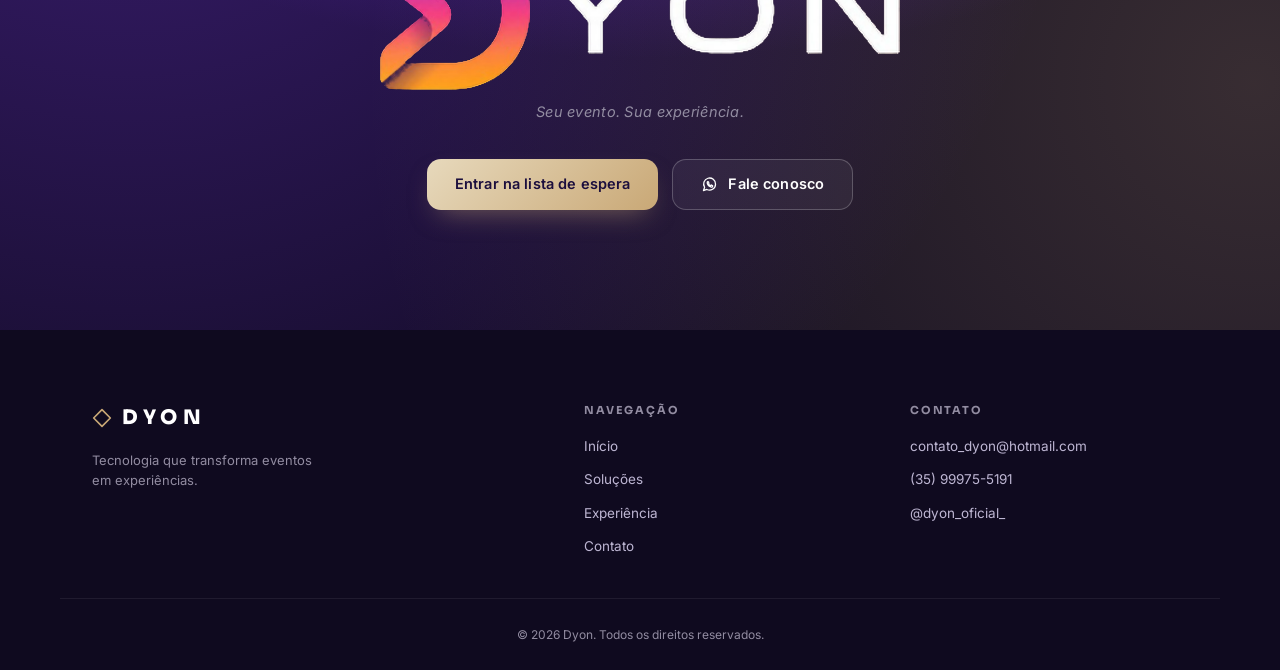
==== commit 865d7336: "atualização" ====
--- a/index.html
+++ b/index.html
@@ -187,8 +187,7 @@
 <header class="nav" id="nav">
   <div class="nav-inner">
     <a href="#inicio" class="nav-logo" aria-label="Dyon — ir para o início">
-      <svg class="ico nav-logo-mark" aria-hidden="true"><use href="#i-diamond"/></svg>
-      <span>DYON</span>
+      <img class="nav-logo-img" src="logo-dyon-branco.png" alt="" width="760" height="140" decoding="async">
     </a>
     <nav class="nav-links" id="navLinks" aria-label="Navegação principal">
       <a href="#inicio">Início</a>
@@ -211,6 +210,7 @@
 <section class="hero" id="inicio">
   <div class="hero-glow" aria-hidden="true"></div>
   <div class="hero-lines" aria-hidden="true"></div>
+  <canvas class="hero-rede" id="heroRede" aria-hidden="true"></canvas>
   <div class="section-inner hero-inner">
     <span class="eyebrow light">Event Tech · Culture Tech</span>
     <span class="launch-badge"><svg class="ico" aria-hidden="true"><use href="#i-rocket"/></svg>Lançamento previsto para 2027 · banco de espera aberto</span>
@@ -267,7 +267,7 @@
     <h2 class="section-title light wide">R$ 140,9 bilhões passaram pelo setor de eventos em 2025.</h2>
     <p class="section-sub light">É o maior nível da série histórica da ABRAPE. E o crescimento não veio só do consumo: veio de emprego formal e de abertura de empresas.</p>
     <div class="stat-grid">
-      <article class="stat-card">
+      <article class="stat-card stat-card-destaque">
         <p class="stat-num">R$ 140,9 bi</p>
         <p class="stat-label">Consumo do setor de eventos em 2025</p>
       </article>
@@ -296,14 +296,19 @@
     <p class="section-sub light">A CNAE de organização de eventos saiu de 47.262 para 109.025 trabalhadores formais. São profissionais novos, entrando num mercado onde a ferramenta padrão ainda é a planilha.</p>
     <div class="gap-grid">
       <article class="stat-card gap-card">
-        <div class="gap-row">
-          <p class="gap-when">2019</p>
-          <p class="gap-value">47.262</p>
-        </div>
-        <div class="gap-row">
-          <p class="gap-when now">Abril de 2025</p>
-          <p class="gap-value now">109.025</p>
-        </div>
+        <div class="grafico">
+          <div class="grafico-col">
+            <p class="gap-value">47.262</p>
+            <div class="grafico-barra" aria-hidden="true"><span style="height:43.3%"></span></div>
+            <p class="gap-when">2019</p>
+          </div>
+          <div class="grafico-col">
+            <p class="gap-value now">109.025</p>
+            <div class="grafico-barra" aria-hidden="true"><span class="agora" style="height:100%"></span></div>
+            <p class="gap-when now">Abril de 2025</p>
+          </div>
+        </div>
+        <p class="grafico-legenda">Trabalhadores formais em organização de eventos</p>
       </article>
       <article class="stat-card gap-card destaque">
         <p class="gap-big">+130,7%</p>
@@ -311,7 +316,8 @@
         <p class="gap-punch">Mais de seis vezes a média nacional.</p>
       </article>
     </div>
-    <p class="fonte">Fonte: CNAE de organização de eventos, dados de abril de 2025.</p>
+    <p class="gap-mensagem">O setor de eventos cresceu. Mas as ferramentas de gestão ainda precisam evoluir.</p>
+    <p class="fonte">Fonte: CNAE de organização de eventos, dados de abril de 2025. Os números de emprego e consumo mostram o tamanho e o ritmo do setor; a oportunidade de digitalização é leitura da Dyon, não um dado da fonte.</p>
   </div>
 </section>
 
@@ -321,6 +327,51 @@
     <span class="eyebrow dark">A solução</span>
     <h2 class="section-title">Um ecossistema. Uma experiência.</h2>
     <p class="section-sub">Uma plataforma de organização de eventos que reúne o planejamento do organizador, o acompanhamento do cliente e a experiência do convidado — do orçamento ao último dia do evento.</p>
+    <!-- A plataforma real, com os mesmos módulos e números do protótipo -->
+    <figure class="plataforma">
+      <div class="laptop">
+        <div class="laptop-tela">
+          <div class="app">
+            <aside class="app-lado">
+              <span class="app-marca">DYON</span>
+              <span class="app-grupo">Principal</span>
+              <span class="app-item ativo">Dashboard</span>
+              <span class="app-item">Eventos</span>
+              <span class="app-item">Checklist</span>
+              <span class="app-item">Cronograma</span>
+              <span class="app-item">Reuniões</span>
+              <span class="app-item">Fornecedores</span>
+              <span class="app-grupo">Workspace</span>
+              <span class="app-item">Comunicação</span>
+            </aside>
+            <div class="app-corpo">
+              <div class="app-topo">
+                <div class="app-ola">
+                  <b>Olá, Marina</b>
+                  <span>Visão geral do seu negócio</span>
+                </div>
+                <span class="app-botao">Novo evento</span>
+              </div>
+              <div class="app-kpis">
+                <div><b class="app-num">8</b><span>Eventos ativos</span></div>
+                <div><b class="app-num">34</b><span>Concluídos</span></div>
+                <div><b class="app-num">12</b><span>Tarefas pendentes</span></div>
+                <div><b class="app-num">47</b><span>Fornecedores</span></div>
+              </div>
+              <div class="app-lista">
+                <span class="app-lista-t">Próximos eventos</span>
+                <div class="app-linha"><i>JUN</i><b>Casamento Helena &amp; Marcos</b><em>Em andamento</em></div>
+                <div class="app-linha"><i>JUN</i><b>Formatura Direito UFMG 2026</b><em>Planejamento</em></div>
+                <div class="app-linha"><i>JUL</i><b>Confraternização Hostalia</b><em>Planejamento</em></div>
+              </div>
+            </div>
+          </div>
+        </div>
+        <div class="laptop-base" aria-hidden="true"></div>
+      </div>
+      <figcaption>A plataforma de gestão da Dyon, hoje em desenvolvimento.</figcaption>
+    </figure>
+
     <div class="pillar-grid">
       <article class="pillar-card">
         <div class="pillar-head">
@@ -747,7 +798,7 @@
   <div class="section-inner center">
     <h2 class="cta-final-title">Seu evento merece mais do que organização.</h2>
     <p class="cta-final-sub">Ele merece uma experiência.</p>
-    <div class="cta-final-brand">DYON</div>
+    <img class="cta-final-brand" src="logo-dyon.png" alt="DYON" width="784" height="300" decoding="async">
     <p class="cta-final-slogan">Seu evento. Sua experiência.</p>
     <div class="hero-actions">
       <a href="#contato" class="btn btn-gold">Entrar na lista de espera</a>
@@ -794,6 +845,7 @@
   </a>
 </div>
 
+<script src="anima.js" defer></script>
 <script src="https://axis-agenda-ten.vercel.app/embed.js" defer></script>
 <script src="script.js"></script>
 </body>
--- a/style.css
+++ b/style.css
@@ -179,8 +179,10 @@
 }
 .nav.scrolled{background:rgba(15,10,31,.92); border-bottom-color:var(--line-light); box-shadow:0 10px 30px -18px rgba(0,0,0,.9);}
 .nav-inner{max-width:1160px; margin:0 auto; padding:15px 32px; display:flex; align-items:center; justify-content:space-between; gap:24px;}
-.nav-logo{display:inline-flex; align-items:center; gap:10px; font-family:var(--font-display); font-weight:800; font-size:18px; letter-spacing:.28em; color:var(--white);}
-.nav-logo-mark{font-size:18px; color:var(--gold); stroke-width:2;}
+/* Logo oficial: a palavra DYON inteira, recortada do arquivo da marca com o
+   fundo removido. É a letra oficial, não uma fonte parecida. */
+.nav-logo{display:inline-flex; align-items:center;}
+.nav-logo-img{height:21px; width:auto; flex:none; display:block;}
 .nav-links{display:flex; gap:30px;}
 .nav-links a{position:relative; font-size:13.5px; font-weight:500; color:var(--lavender-200); padding:4px 0; transition:color var(--t-fast);}
 .nav-links a::after{
@@ -216,6 +218,12 @@
   animation:glow-drift 14s ease-in-out infinite alternate;
 }
 .hero-glow.subtle{opacity:.55;}
+/* rede de partículas — fundo decorativo, atrás do conteúdo (ver anima.js) */
+.hero-rede{
+  position:absolute; inset:0; width:100%; height:100%;
+  z-index:1; pointer-events:none;
+}
+
 .hero-lines{
   position:absolute; inset:0; z-index:0; pointer-events:none; opacity:.35;
   background-image:linear-gradient(rgba(255,255,255,.045) 1px, transparent 1px),
@@ -287,6 +295,7 @@
   border-radius:var(--radius-lg); padding:26px 24px 24px; min-width:0;
   transition:transform var(--t-med), border-color var(--t-med);
 }
+.stat-card{transition:transform var(--t-med), border-color var(--t-med), box-shadow var(--t-med);}
 .stat-card:hover{transform:translateY(-4px); border-color:var(--line-light-strong);}
 .stat-num{
   font-family:var(--font-display); font-size:clamp(25px,2.5vw,33px); font-weight:700;
@@ -296,6 +305,13 @@
 .stat-num.soft{color:var(--gold-soft);}
 .stat-num.lav{color:var(--lavender-200);}
 .stat-label{margin-top:12px; font-size:14px; line-height:1.5; color:var(--lavender-200);}
+
+/* o indicador de R$ 140,9 bi carrega o argumento: ganha mais peso visual */
+.stat-card-destaque{
+  background:linear-gradient(160deg, rgba(201,168,118,.16), rgba(255,255,255,.04));
+  border-color:rgba(201,168,118,.42);
+}
+.stat-card-destaque .stat-num{font-size:clamp(29px,3vw,40px);}
 .fonte{margin-top:26px; font-size:13px; color:var(--lavender-200); opacity:.72;}
 
 /* --- a dor que ninguém automatizou --- */
@@ -305,7 +321,6 @@
   background:linear-gradient(160deg, rgba(124,58,237,.34), rgba(255,255,255,.04));
   border-color:var(--line-light-strong);
 }
-.gap-row + .gap-row{margin-top:28px;}
 .gap-when{
   font-family:var(--font-display); font-size:11.5px; font-weight:700;
   letter-spacing:.18em; text-transform:uppercase; color:var(--lavender-200);
@@ -322,6 +337,44 @@
 }
 .gap-desc{margin-top:18px; font-size:15px; line-height:1.6; color:var(--lavender-200);}
 .gap-punch{margin-top:22px; font-size:15.5px; font-weight:600; color:var(--gold);}
+
+/* GRÁFICO DE BARRAS VERTICAIS
+   Duas colunas, altura proporcional ao número real: 47.262 é 43,3% de 109.025.
+   Crescem de baixo para cima com a rolagem (anima.js); sem JavaScript já
+   aparecem na altura certa. */
+.grafico{
+  display:grid; grid-template-columns:1fr 1fr; gap:clamp(20px,5vw,52px);
+  align-items:end; height:clamp(220px,32vw,300px); margin-top:6px;
+}
+.grafico-col{display:flex; flex-direction:column; align-items:center; height:100%; min-width:0;}
+.grafico-col .gap-value{
+  margin:0 0 14px; font-size:clamp(24px,3.2vw,36px); white-space:nowrap;
+}
+.grafico-barra{
+  flex:1; width:100%; max-width:132px; margin:0 auto;
+  display:flex; align-items:flex-end;
+  border-bottom:1px solid var(--line-light-strong);
+}
+.grafico-barra > span{
+  display:block; width:100%; border-radius:12px 12px 0 0;
+  background:linear-gradient(180deg, var(--violet-400) 0%, rgba(167,139,250,.12) 100%);
+  transform-origin:bottom;
+}
+/* a coluna de 2025 é o argumento da seção: cor quente, viva, com brilho */
+.grafico-barra > span.agora{
+  background:linear-gradient(180deg,#FFD66B 0%,#F0A93B 30%,#C2491F 68%,#7C3AED 100%);
+  box-shadow:0 0 52px -6px rgba(240,169,59,.6);
+}
+.grafico-col .gap-when{margin-top:16px; text-align:center;}
+.grafico-legenda{
+  margin-top:24px; text-align:center; font-size:12.5px;
+  color:var(--lavender-200); opacity:.65;
+}
+
+.gap-mensagem{
+  margin-top:36px; font-family:var(--font-display); font-size:clamp(18px,2.2vw,22px);
+  font-weight:600; line-height:1.45; color:var(--white); max-width:36ch;
+}
 
 /* --- solução --- */
 .pillar-grid{display:grid; grid-template-columns:repeat(3,1fr); gap:24px; margin-top:48px;}
@@ -345,6 +398,54 @@
 .pillar-desc{font-size:14px; color:var(--ink-soft); line-height:1.6;}
 .pillar-list{display:flex; flex-wrap:wrap; gap:6px; margin-top:20px;}
 .pillar-list li{background:var(--lavender-50); border:1px solid var(--line); border-radius:var(--radius-pill); padding:5px 12px; font-size:11.5px; font-weight:500; color:var(--ink-soft);}
+
+/* --- o computador com a plataforma ---
+   Mesmos módulos, números e eventos do protótipo real da Dyon. A paleta clara
+   por dentro é a da própria plataforma (#F6F5FB sobre violeta), e não a do
+   site: é a tela do produto, não um cartão da página. */
+.plataforma{display:flex; flex-direction:column; align-items:center; gap:18px; margin:48px 0 8px;}
+.laptop{width:min(100%,880px); perspective:1600px;}
+.laptop-tela{
+  position:relative; padding:11px; border-radius:16px 16px 5px 5px;
+  background:linear-gradient(165deg,#2A2250,#14102A);
+  box-shadow:0 48px 90px -34px rgba(27,14,61,.55), 0 0 0 1px rgba(27,14,61,.10);
+  transform:rotateX(7deg); transform-origin:bottom center;
+  transition:transform .6s var(--ease);
+}
+.laptop-base{
+  width:min(100%,104%); max-width:none; height:14px; margin:0 auto;
+  background:linear-gradient(180deg,#30275C,#191338);
+  border-radius:0 0 16px 16px;
+  box-shadow:0 20px 34px -18px rgba(27,14,61,.5);
+}
+.app{
+  display:grid; grid-template-columns:154px 1fr; text-align:left;
+  background:#F6F5FB; border-radius:9px; overflow:hidden; min-height:338px;
+}
+.app-lado{display:flex; flex-direction:column; gap:3px; padding:16px 12px; background:#1a1030;}
+.app-marca{font-family:var(--font-display); font-weight:800; font-size:13px; letter-spacing:.22em; color:#fff; margin-bottom:14px;}
+.app-grupo{font-size:8.5px; letter-spacing:.16em; text-transform:uppercase; color:rgba(221,214,254,.45); margin:10px 0 4px;}
+.app-item{font-size:11px; color:#DDD6FE; padding:6px 9px; border-radius:6px;}
+.app-item.ativo{background:#5B3CC4; color:#fff; font-weight:600;}
+.app-corpo{padding:16px 18px; display:flex; flex-direction:column; gap:14px; min-width:0;}
+.app-topo{display:flex; align-items:center; justify-content:space-between; gap:12px;}
+.app-ola b{display:block; font-family:var(--font-display); font-size:15px; color:#1c1726;}
+.app-ola span{font-size:10.5px; color:#6b6579;}
+.app-botao{background:#5B3CC4; color:#fff; font-size:10px; font-weight:600; padding:7px 13px; border-radius:7px; white-space:nowrap;}
+.app-kpis{display:grid; grid-template-columns:repeat(4,1fr); gap:9px;}
+.app-kpis > div{background:#fff; border:1px solid #ecebf3; border-radius:9px; padding:10px 11px; min-width:0;}
+.app-num{display:block; font-family:var(--font-display); font-size:19px; font-weight:700; color:#2a1957; line-height:1.1;}
+.app-kpis span{font-size:8.5px; color:#6b6579; line-height:1.3; display:block; margin-top:3px;}
+.app-lista{background:#fff; border:1px solid #ecebf3; border-radius:9px; padding:12px 13px; display:flex; flex-direction:column; gap:9px;}
+.app-lista-t{font-family:var(--font-display); font-size:11px; font-weight:700; color:#1c1726;}
+.app-linha{display:flex; align-items:center; gap:10px; min-width:0;}
+.app-linha i{
+  font-style:normal; font-size:8px; font-weight:700; letter-spacing:.08em;
+  background:#EDE9FE; color:#5B3CC4; padding:4px 6px; border-radius:5px; flex:none;
+}
+.app-linha b{font-size:10.5px; font-weight:500; color:#3d3650; flex:1; min-width:0; overflow:hidden; text-overflow:ellipsis; white-space:nowrap;}
+.app-linha em{font-style:normal; font-size:8.5px; color:#866e23; background:#FBF3DA; padding:3px 7px; border-radius:20px; flex:none;}
+.plataforma figcaption{font-size:12.5px; color:var(--ink-faint); text-align:center;}
 
 /* --- experiência do convidado --- */
 .guest-showcase{display:grid; grid-template-columns:.85fr 1fr; gap:64px; align-items:center; margin-top:60px;}
@@ -596,11 +697,11 @@
 }
 .cta-final-title{font-size:clamp(27px,3.4vw,40px); font-weight:700; max-width:20ch; letter-spacing:-.02em;}
 .cta-final-sub{font-size:17px; color:var(--lavender-200); margin-top:12px;}
+/* A palavra da marca, em vetor: a letra oficial com o gradiente da logo.
+   Era texto com gradiente numa fonte parecida; agora é o desenho real. */
+/* A logo oficial: o símbolo colorido e, ao lado, as letras em branco. */
 .cta-final-brand{
-  font-family:var(--font-display); font-weight:800; font-size:clamp(52px,9vw,112px); letter-spacing:.12em;
-  margin-top:36px; line-height:1;
-  background:linear-gradient(110deg,var(--gold-soft) 0%,var(--gold) 45%,var(--violet-400) 100%);
-  -webkit-background-clip:text; background-clip:text; color:transparent;
+  display:block; width:min(520px,80vw); height:auto; margin:40px auto 0;
 }
 .cta-final-slogan{font-size:14.5px; color:var(--ink-faint); margin-top:10px; font-style:italic; letter-spacing:.02em;}
 
@@ -645,6 +746,8 @@
 @media (max-width:900px){
   .stat-grid{grid-template-columns:repeat(2,minmax(0,1fr));}
   .gap-grid{grid-template-columns:1fr;}
+  .app{grid-template-columns:1fr;}
+  .app-lado{display:none;}
   .nav-links{
     position:absolute; top:100%; left:0; right:0;
     background:var(--ink); box-shadow:0 24px 44px -22px rgba(0,0,0,.85);
@@ -663,6 +766,7 @@
 
 @media (max-width:760px){
   .nav-inner{padding:14px 24px;}
+  .nav-logo-img{height:18px;}
   .nav-links{padding:18px 24px 22px;}
   .section{padding:80px 0;}
   .section-inner{padding:0 24px;}
@@ -685,12 +789,14 @@
   .footer{padding-bottom:104px;}
   .footer-inner{grid-template-columns:1fr; gap:30px;}
   .btn-lg{padding:17px 26px; font-size:15px;}
-  .cta-final-brand{letter-spacing:.06em;}
+  .cta-final-brand{width:min(320px,84vw);}
 }
 
 @media (max-width:520px){
   .stat-grid{grid-template-columns:1fr;}
   .gap-card{padding:28px 24px;}
+  .app-kpis{grid-template-columns:repeat(2,1fr);}
+  .laptop-tela{transform:none;}
 }
 
 @media (max-width:420px){
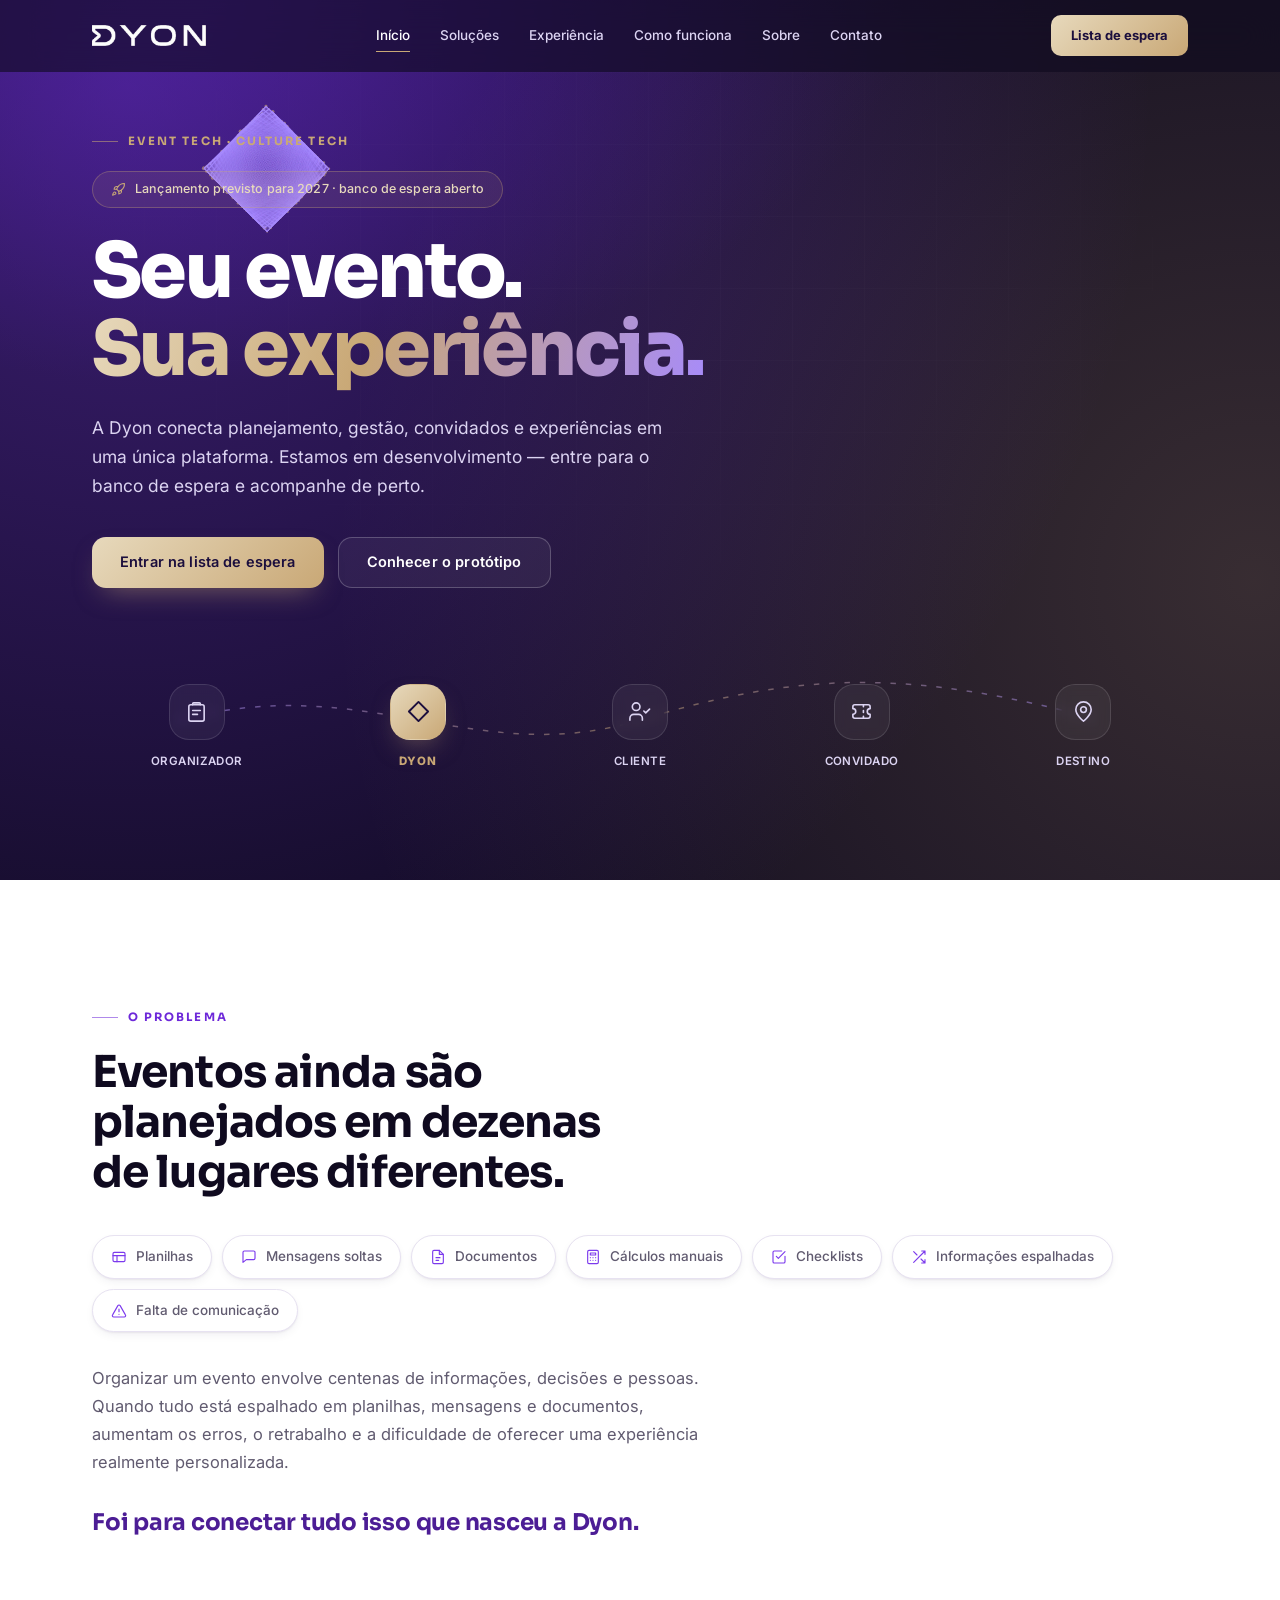
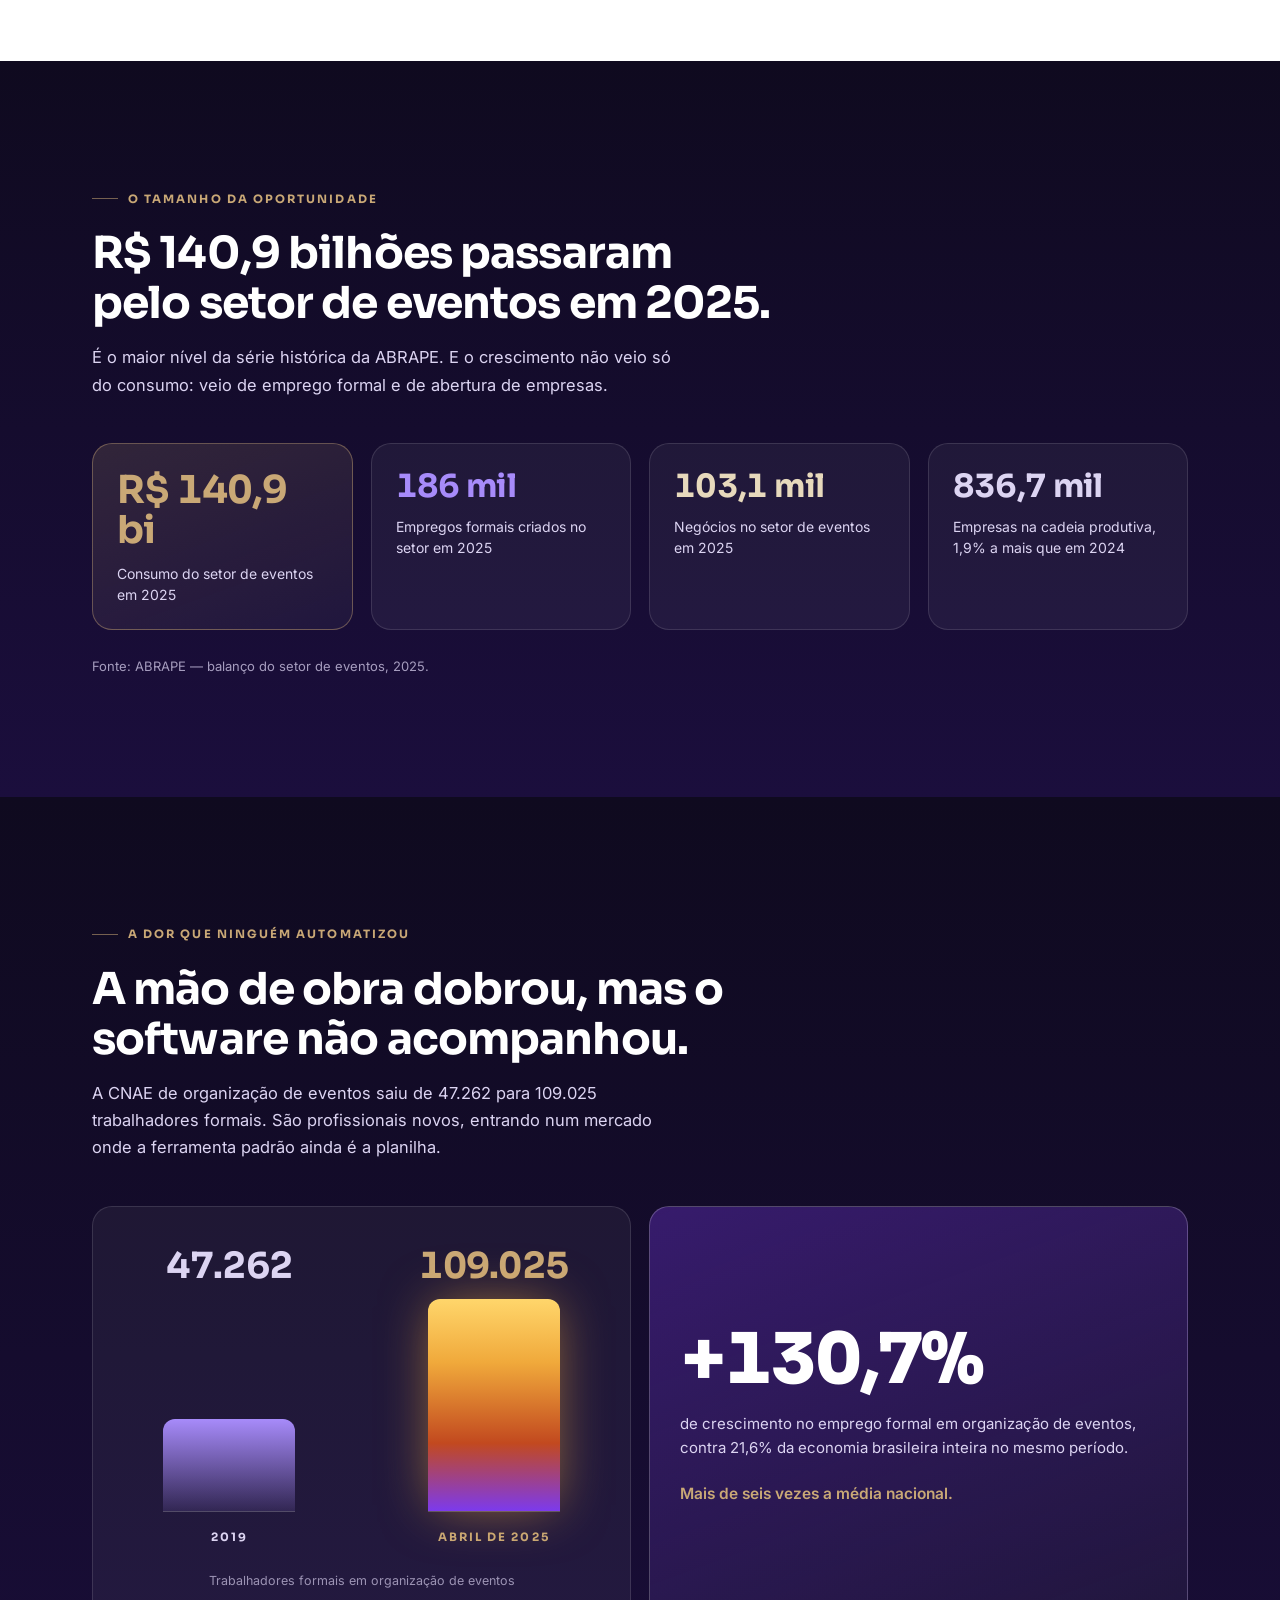
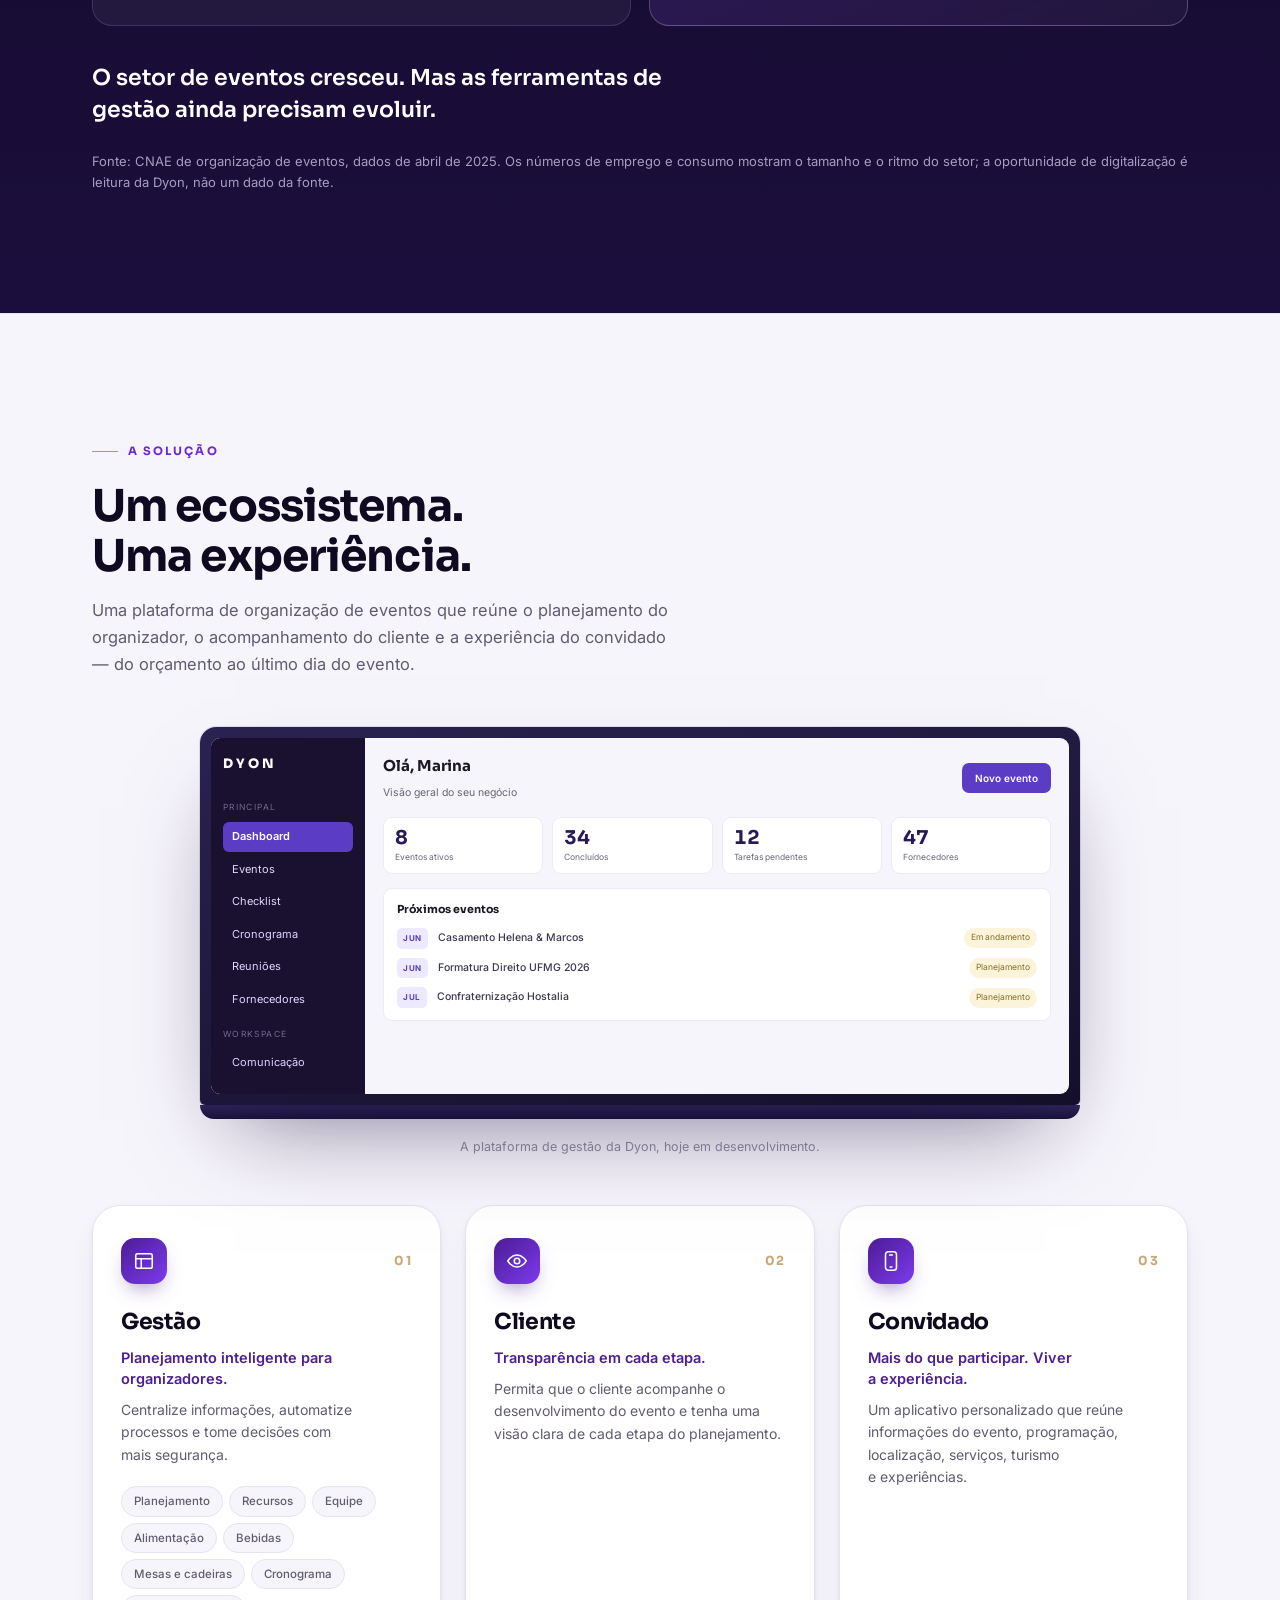
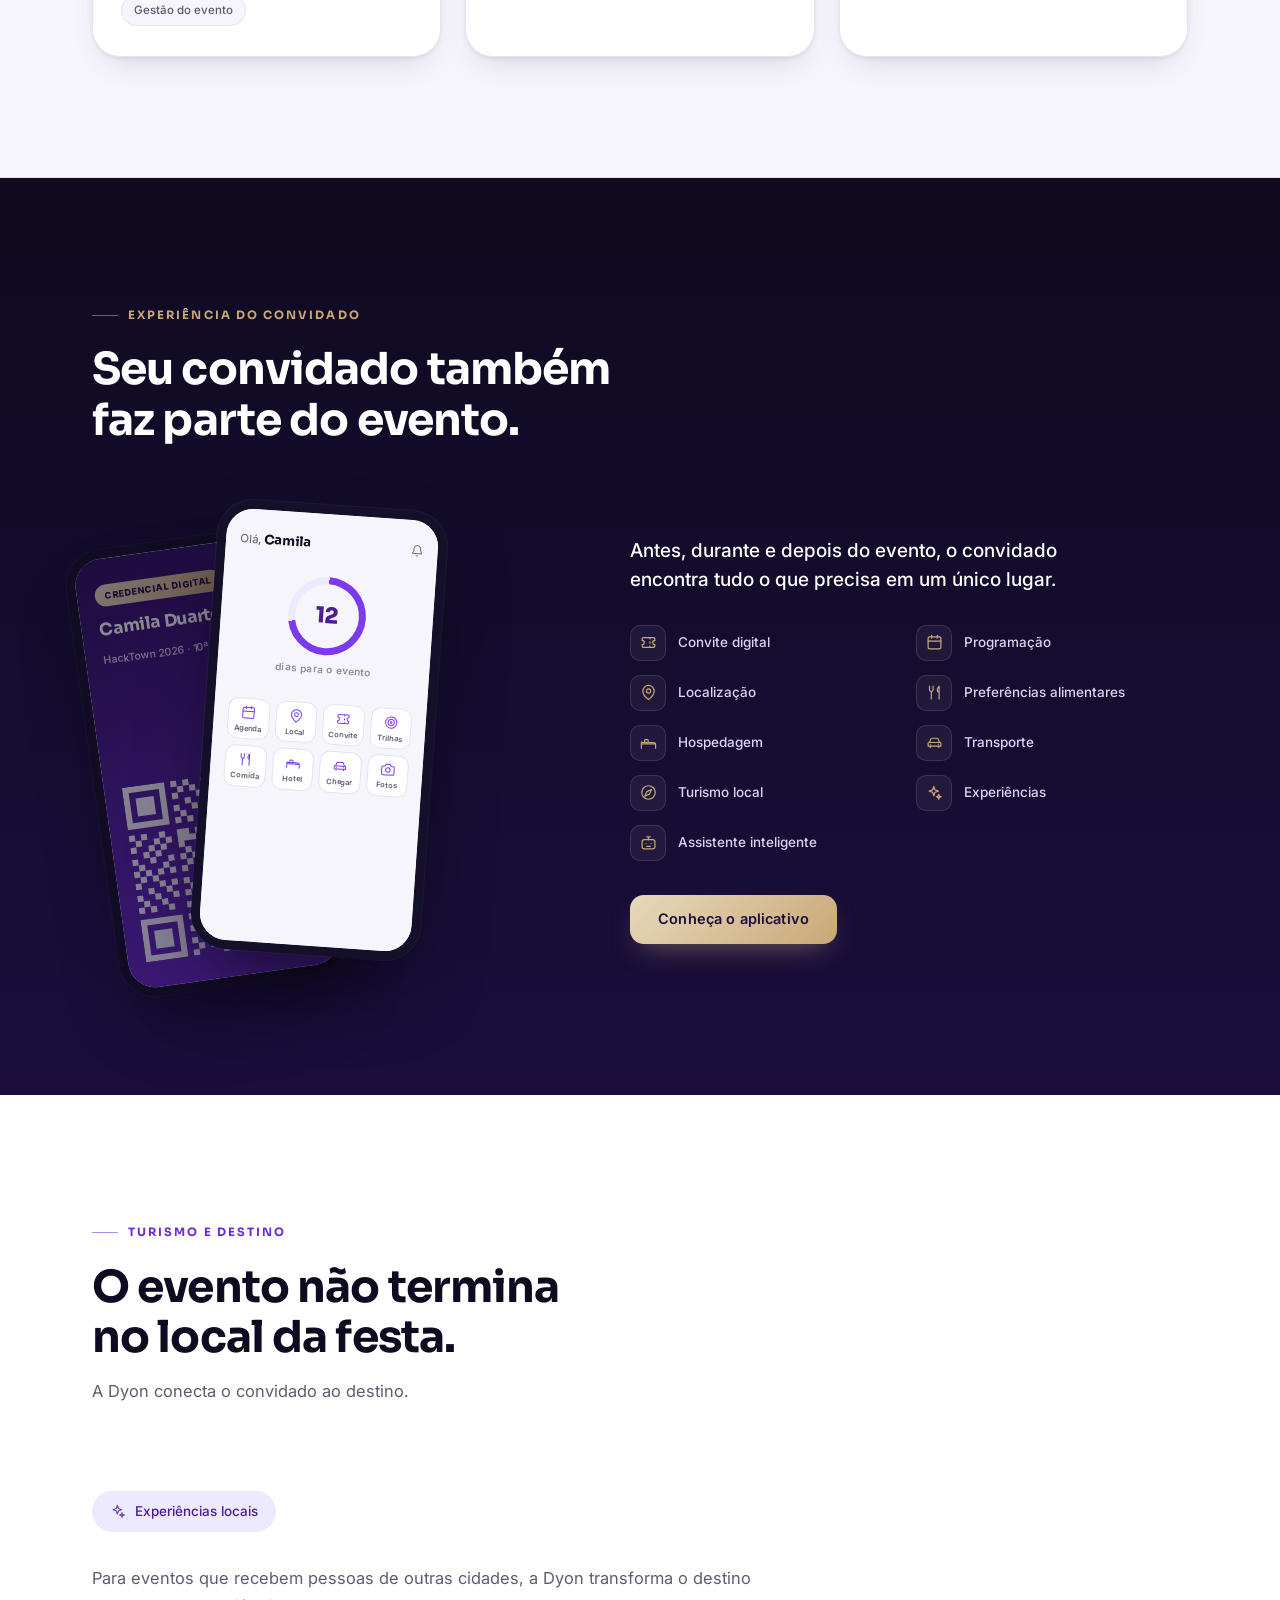
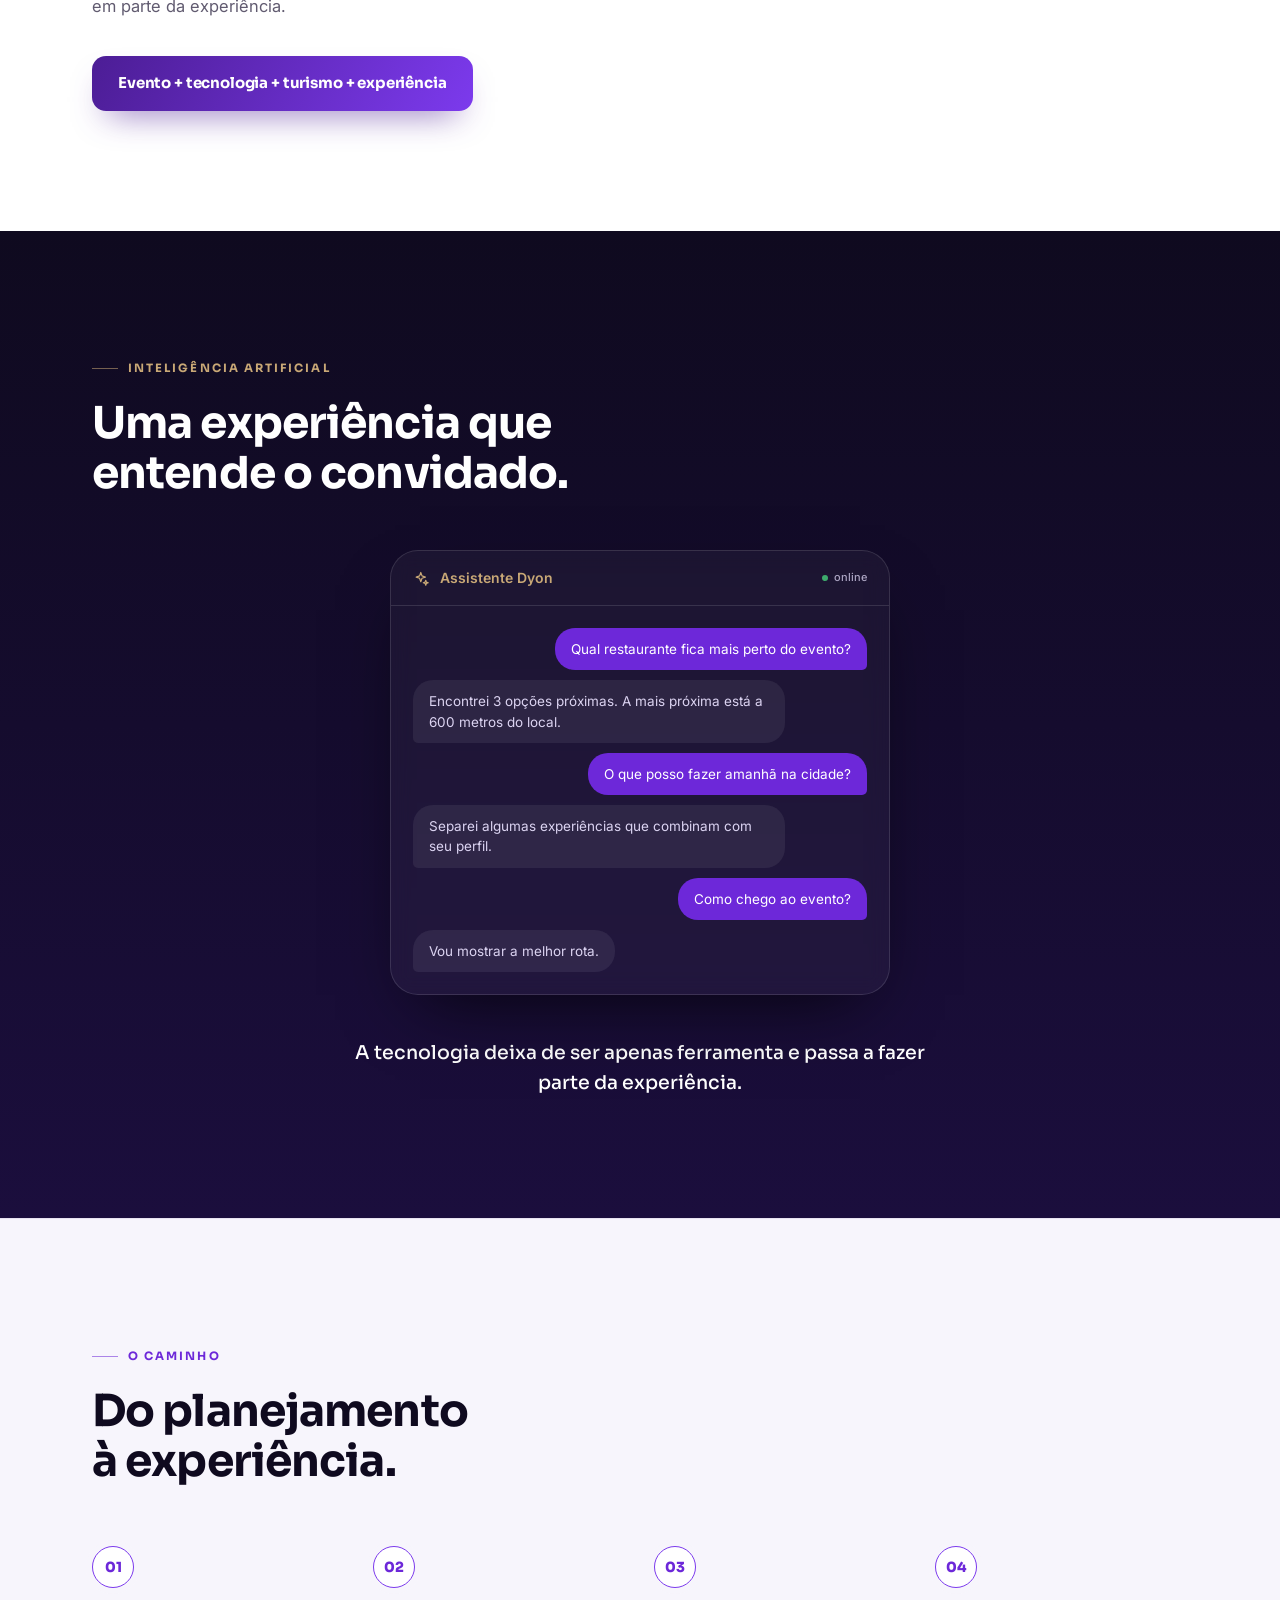
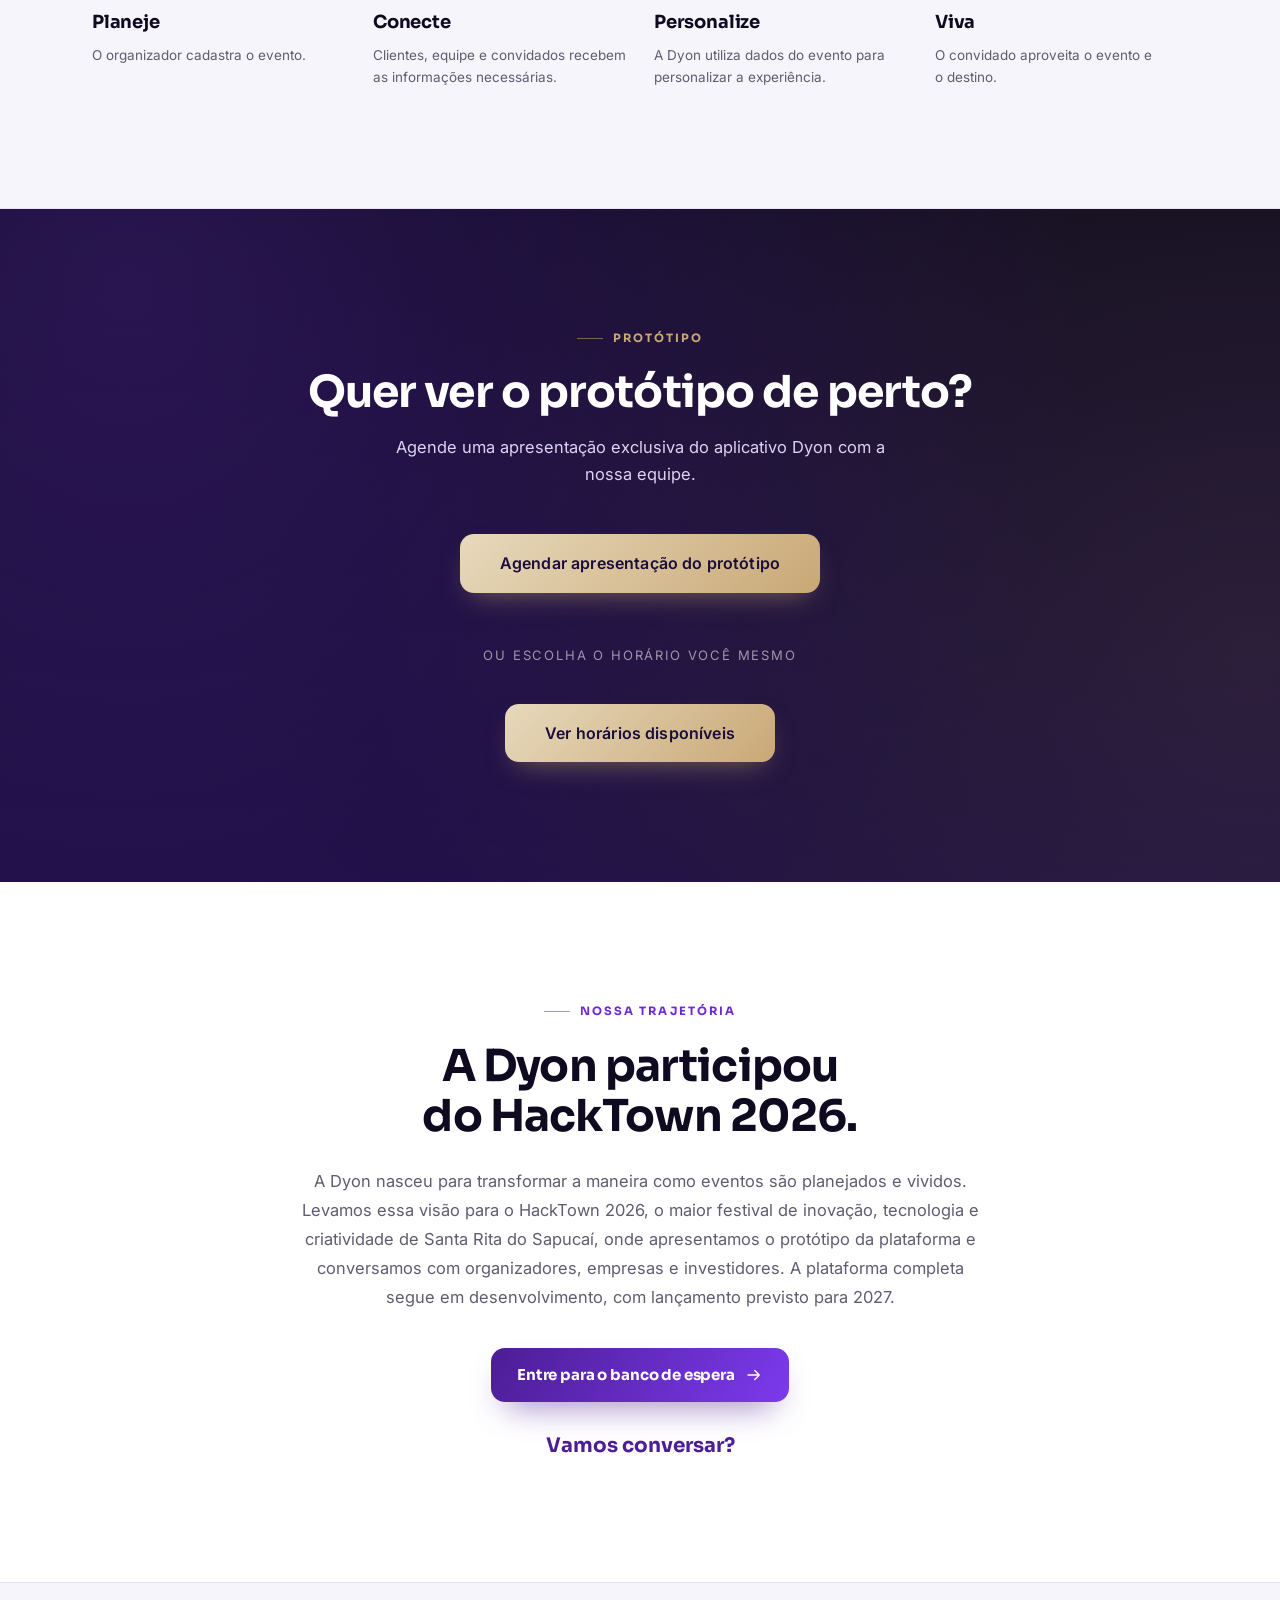
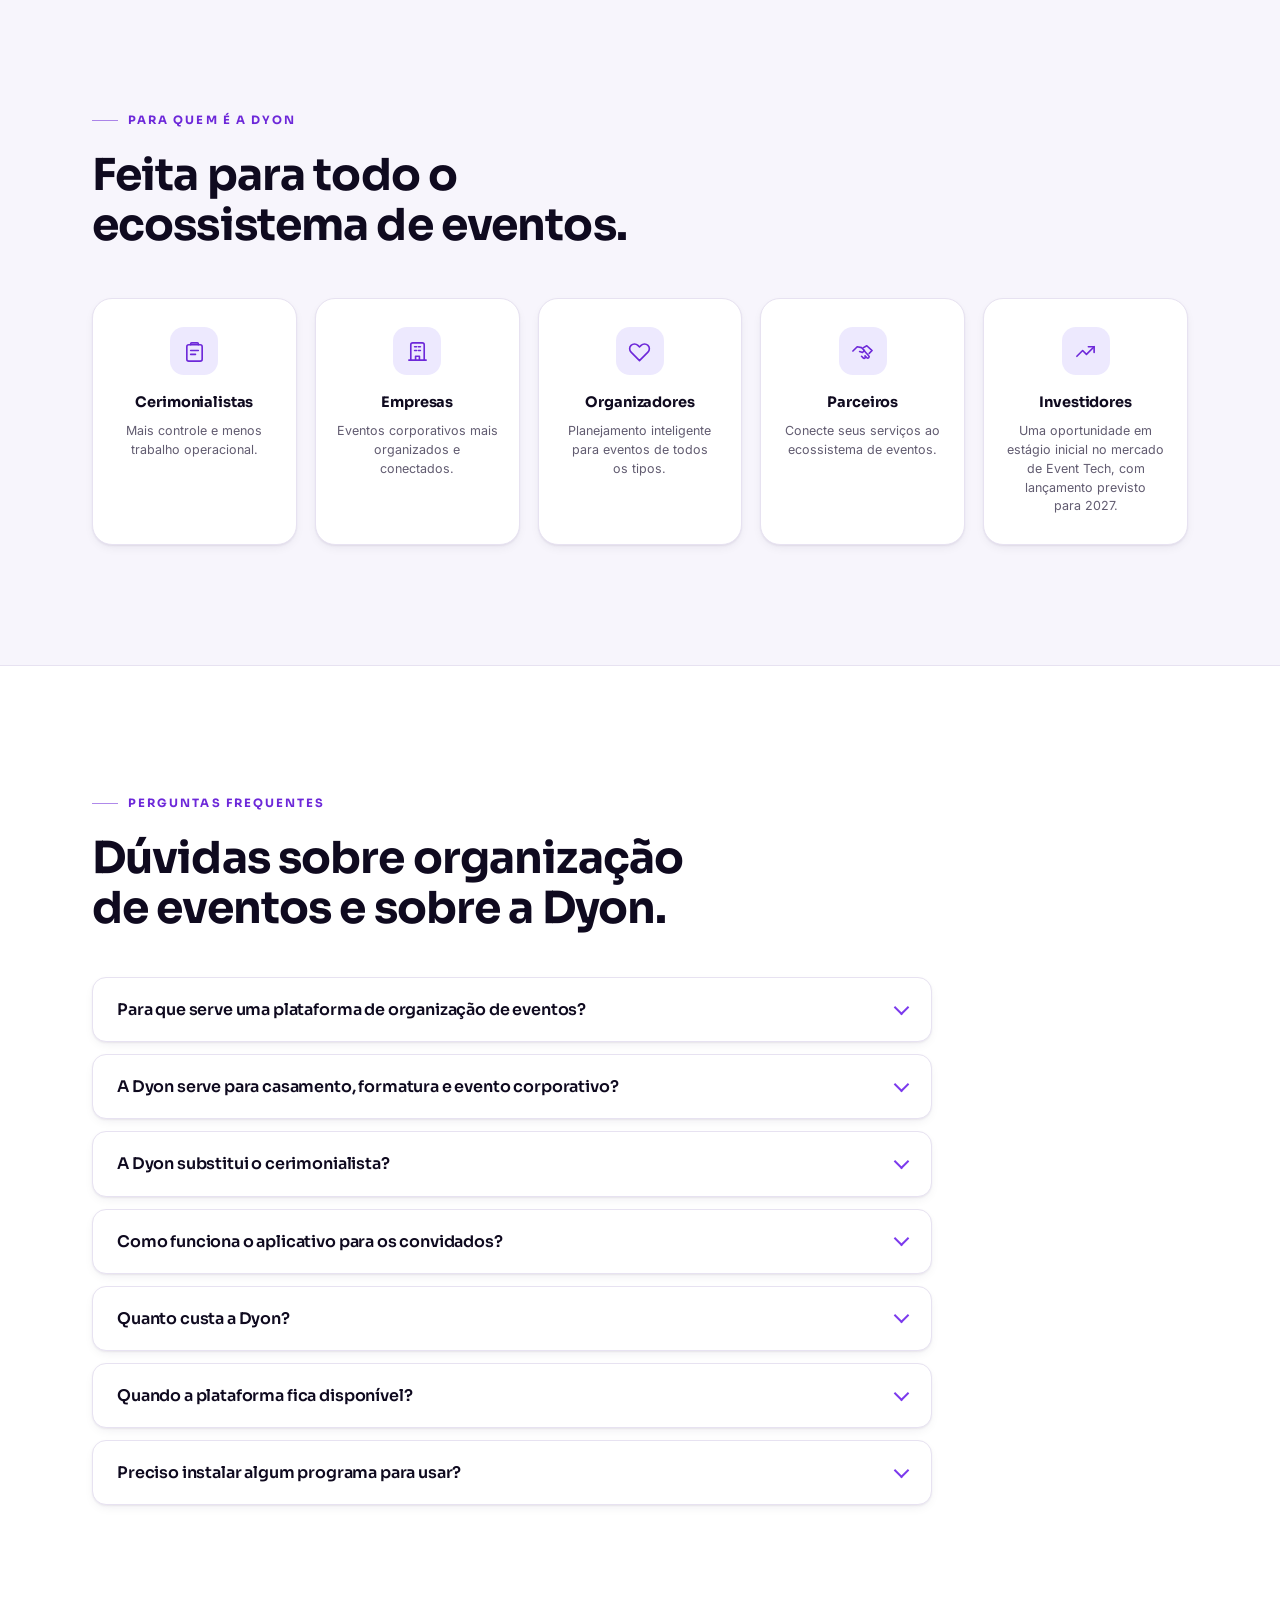
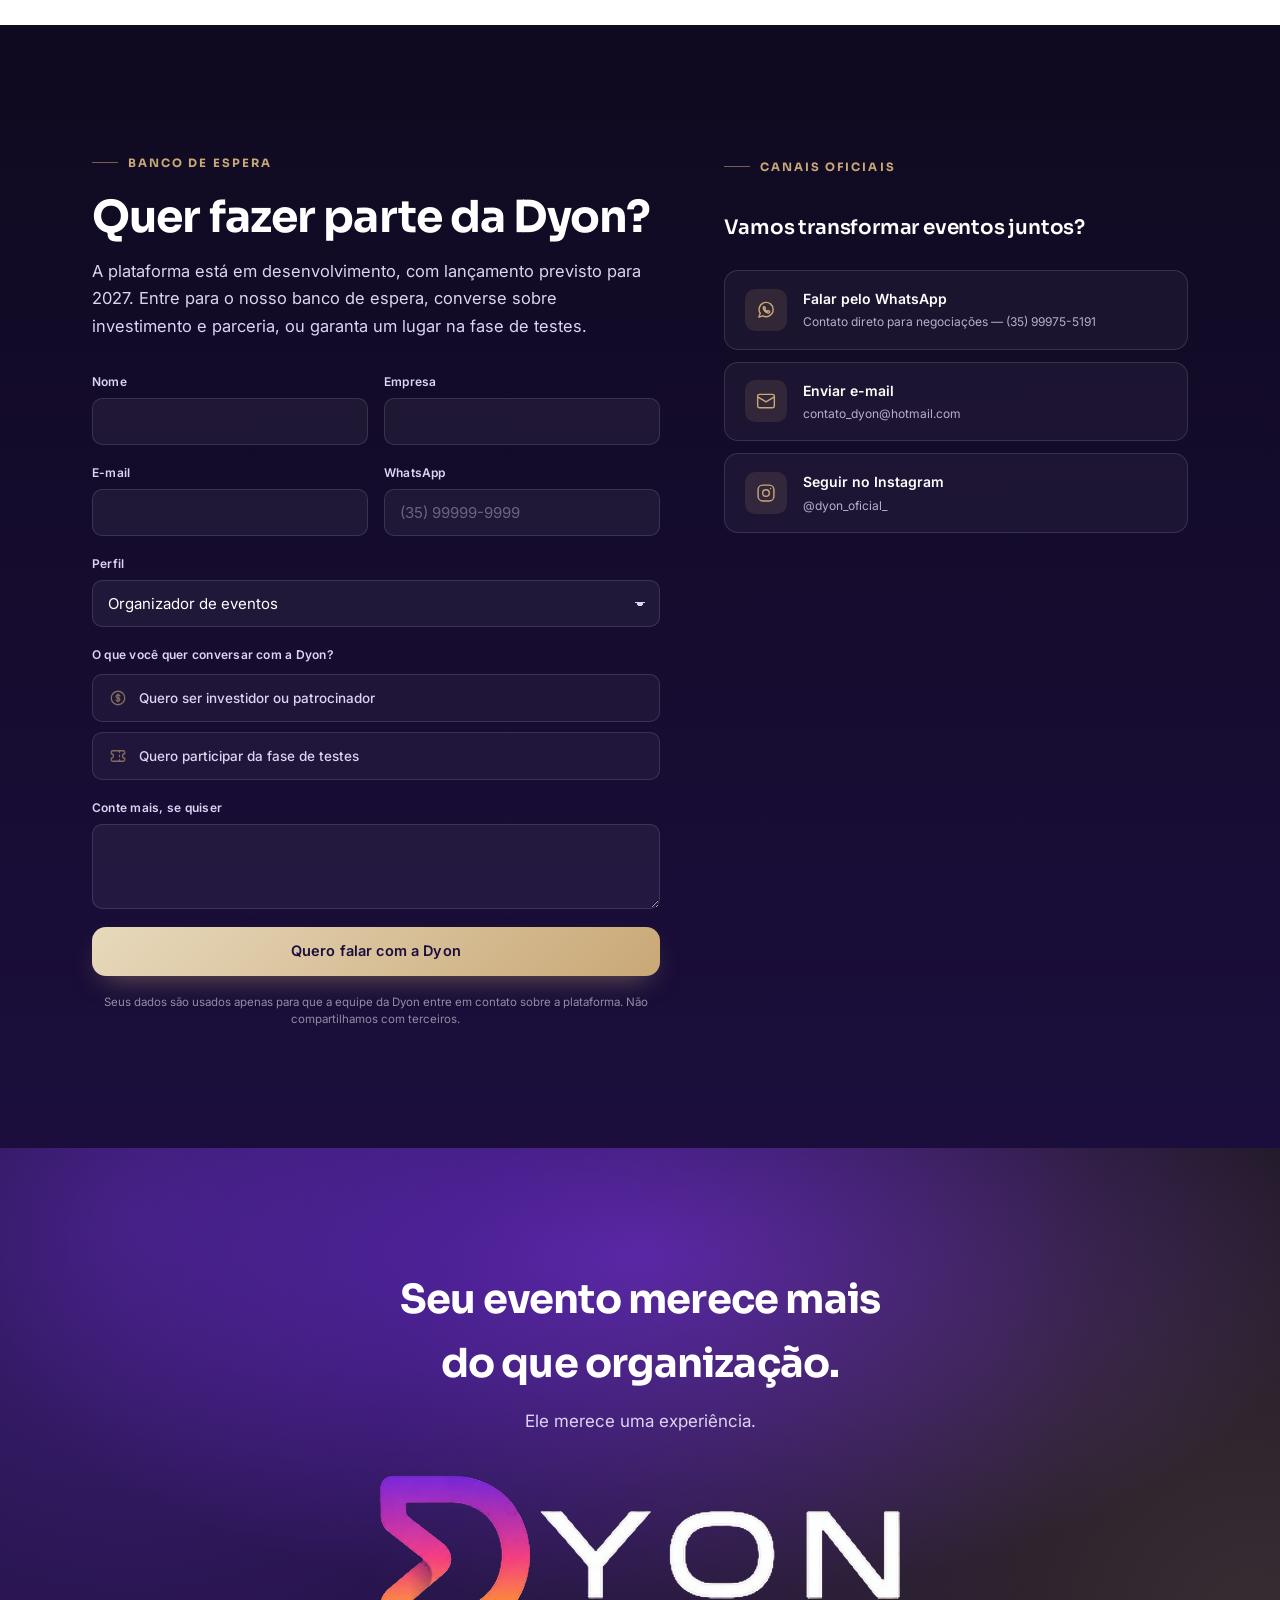
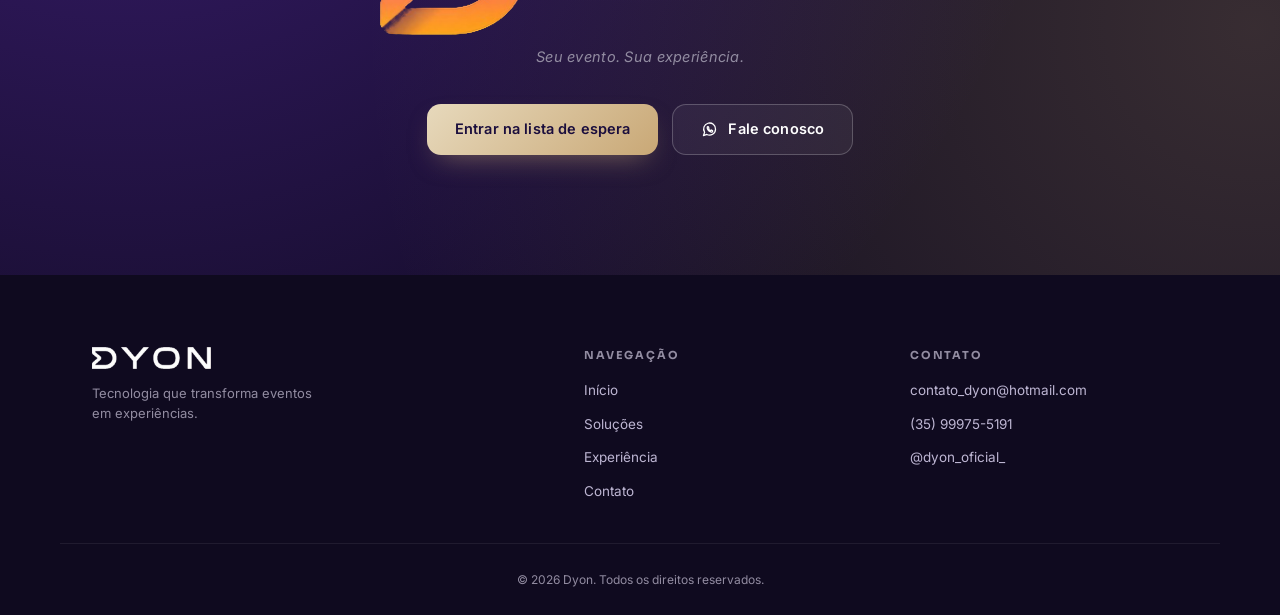
==== commit 935934c6: "atualização" ====
--- a/index.html
+++ b/index.html
@@ -816,8 +816,7 @@
   <div class="section-inner footer-inner">
     <div class="footer-brand">
       <span class="footer-logo">
-        <svg class="ico" aria-hidden="true"><use href="#i-diamond"/></svg>
-        DYON
+        <img src="logo-dyon-branco.png" alt="DYON" width="760" height="140" decoding="async">
       </span>
       <p>Tecnologia que transforma eventos em experiências.</p>
     </div>
--- a/style.css
+++ b/style.css
@@ -207,7 +207,7 @@
 /* ==================== 5. SEÇÕES ==================== */
 /* --- hero --- */
 .hero{
-  position:relative; padding:200px 0 130px; color:var(--white); overflow:hidden; scroll-margin-top:0;
+  position:relative; padding:124px 0 110px; color:var(--white); overflow:hidden; scroll-margin-top:0;
   background:radial-gradient(ellipse 90% 70% at 15% 0%, var(--violet-900) 0%, var(--ink) 62%);
 }
 .hero-glow{
@@ -301,6 +301,8 @@
   font-family:var(--font-display); font-size:clamp(25px,2.5vw,33px); font-weight:700;
   letter-spacing:-.02em; line-height:1.06; color:var(--gold);
 }
+/* dígitos de mesma largura: o número não dança durante a contagem */
+.stat-num, .gap-value, .gap-big, .app-num{font-variant-numeric:tabular-nums;}
 .stat-num.violet{color:var(--violet-400);}
 .stat-num.soft{color:var(--gold-soft);}
 .stat-num.lav{color:var(--lavender-200);}
@@ -708,8 +710,8 @@
 /* --- footer --- */
 .footer{background:var(--ink); color:var(--lavender-200); padding:72px 0 26px;}
 .footer-inner{display:grid; grid-template-columns:1.6fr 1fr 1fr; gap:48px; padding-bottom:40px; border-bottom:1px solid rgba(255,255,255,.07);}
-.footer-logo{display:inline-flex; align-items:center; gap:10px; font-family:var(--font-display); font-weight:800; font-size:20px; letter-spacing:.28em; color:#fff;}
-.footer-logo .ico{font-size:20px; color:var(--gold); stroke-width:2;}
+.footer-logo{display:block;}
+.footer-logo img{height:22px; width:auto; display:block;}
 .footer-brand p{font-size:13px; color:var(--ink-faint); margin-top:14px; max-width:34ch; line-height:1.6;}
 .footer-heading{font-family:var(--font-display); font-size:11px; font-weight:700; letter-spacing:.16em; text-transform:uppercase; color:var(--ink-faint); margin-bottom:4px;}
 .footer-links, .footer-contact{display:flex; flex-direction:column; gap:12px; font-size:13.5px;}
@@ -770,7 +772,7 @@
   .nav-links{padding:18px 24px 22px;}
   .section{padding:80px 0;}
   .section-inner{padding:0 24px;}
-  .hero{padding:150px 0 96px;}
+  .hero{padding:104px 0 84px;}
   .ecosystem{display:flex; flex-wrap:wrap; justify-content:center; row-gap:34px; column-gap:18px; margin-top:72px;}
   .ecosystem-thread{display:none;}
   .eco-node{flex:0 0 calc(33.333% - 12px);}
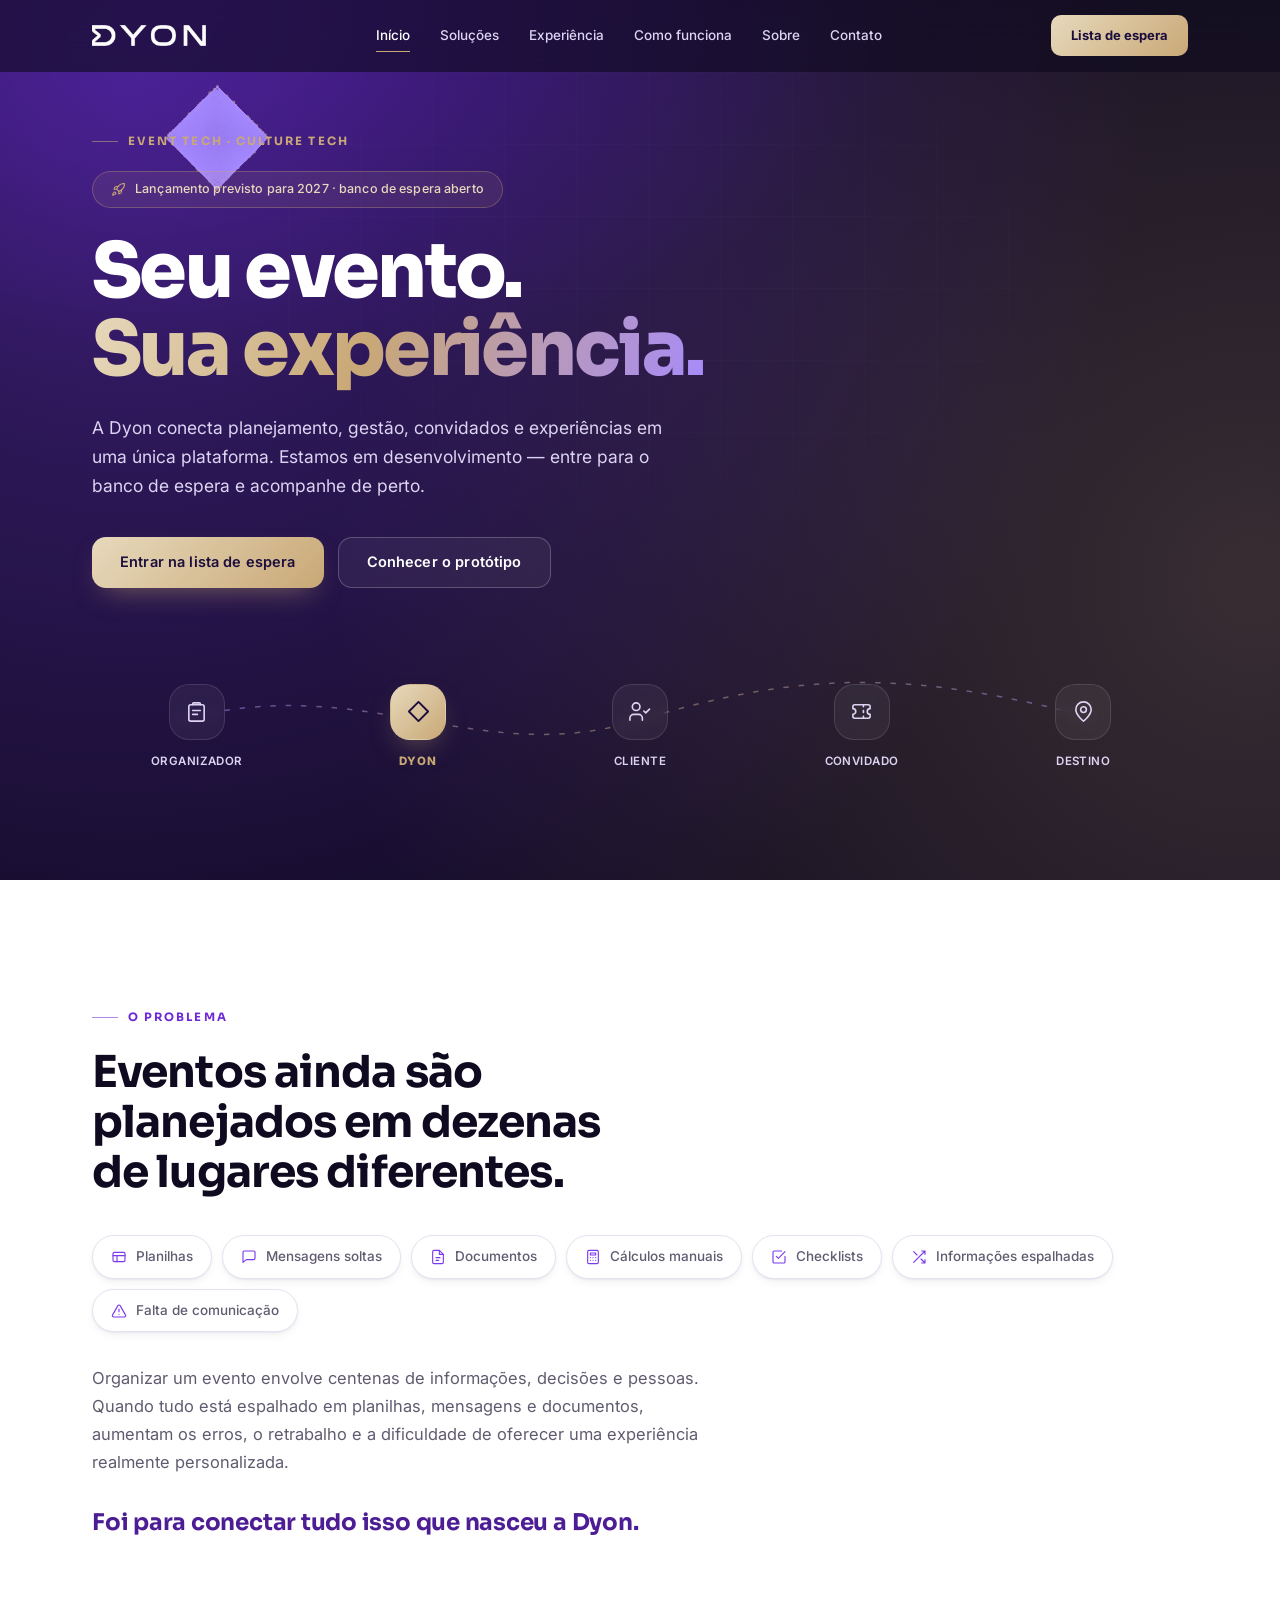
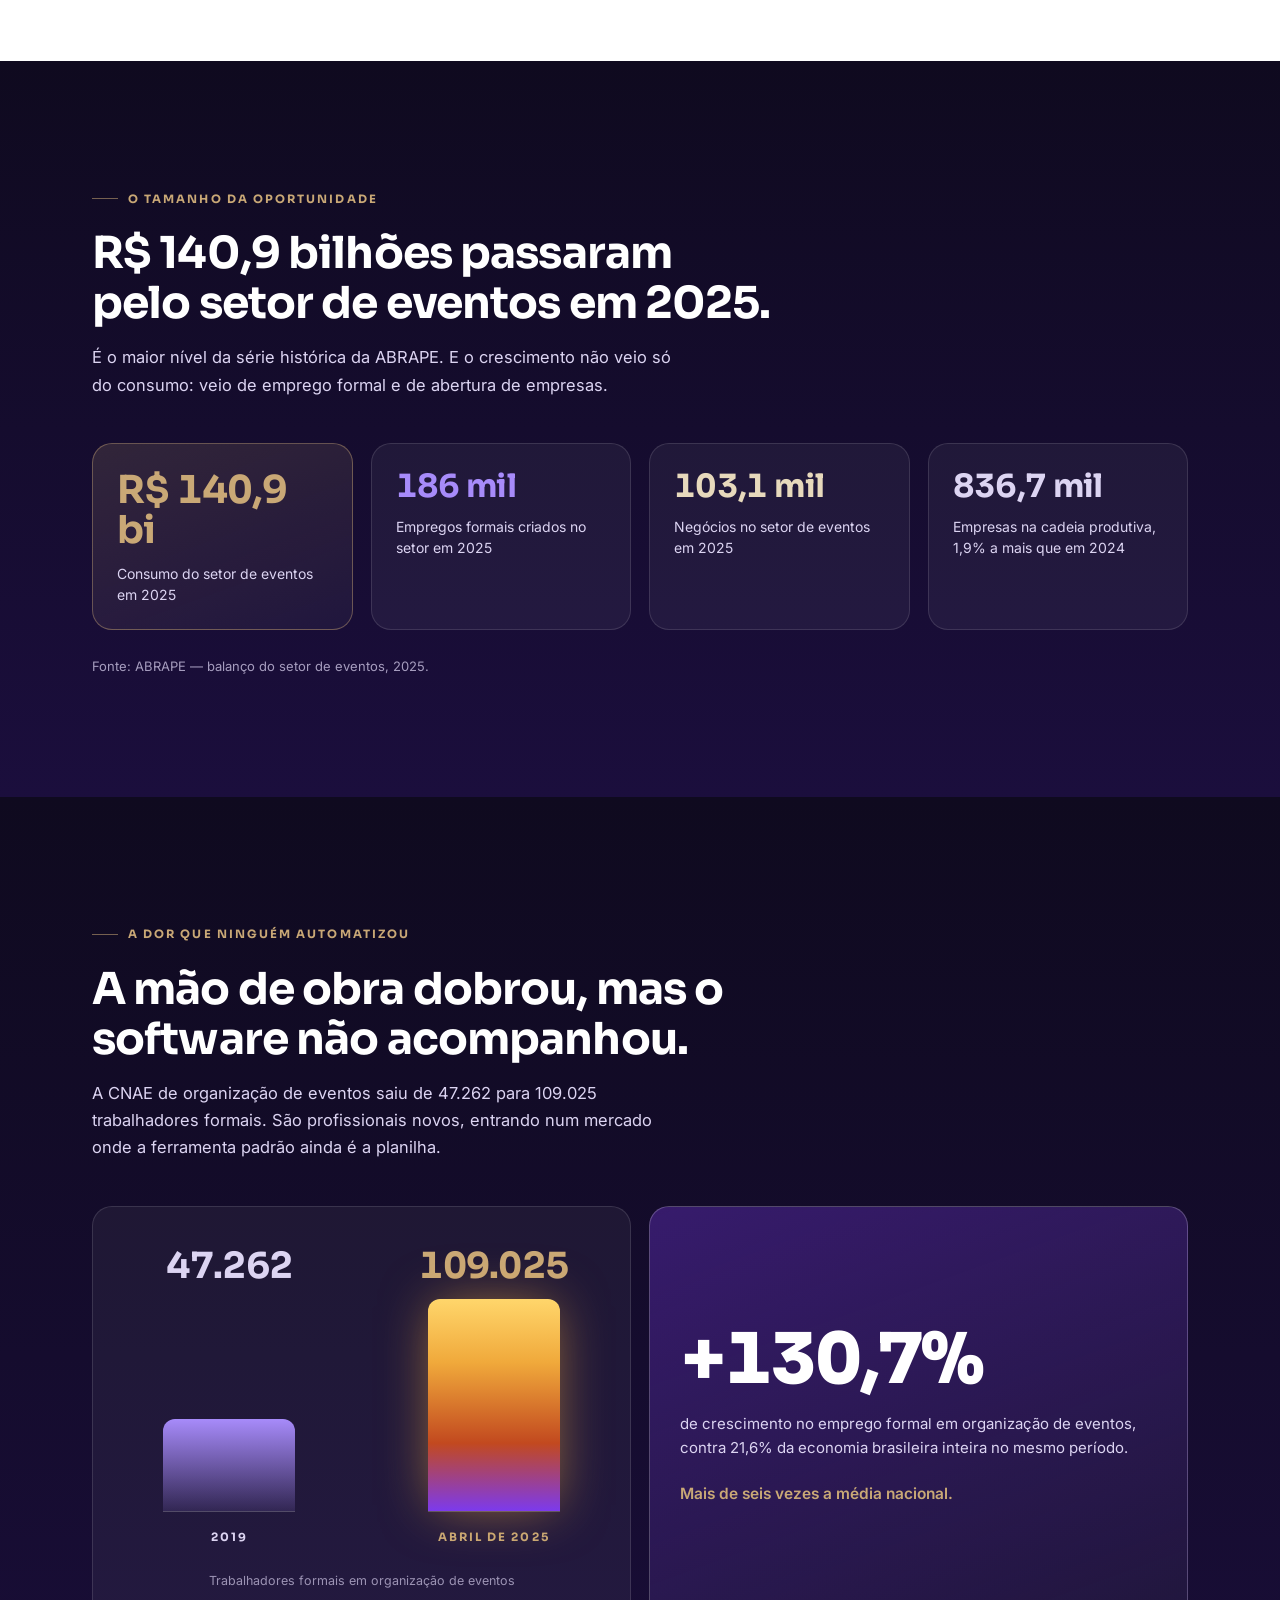
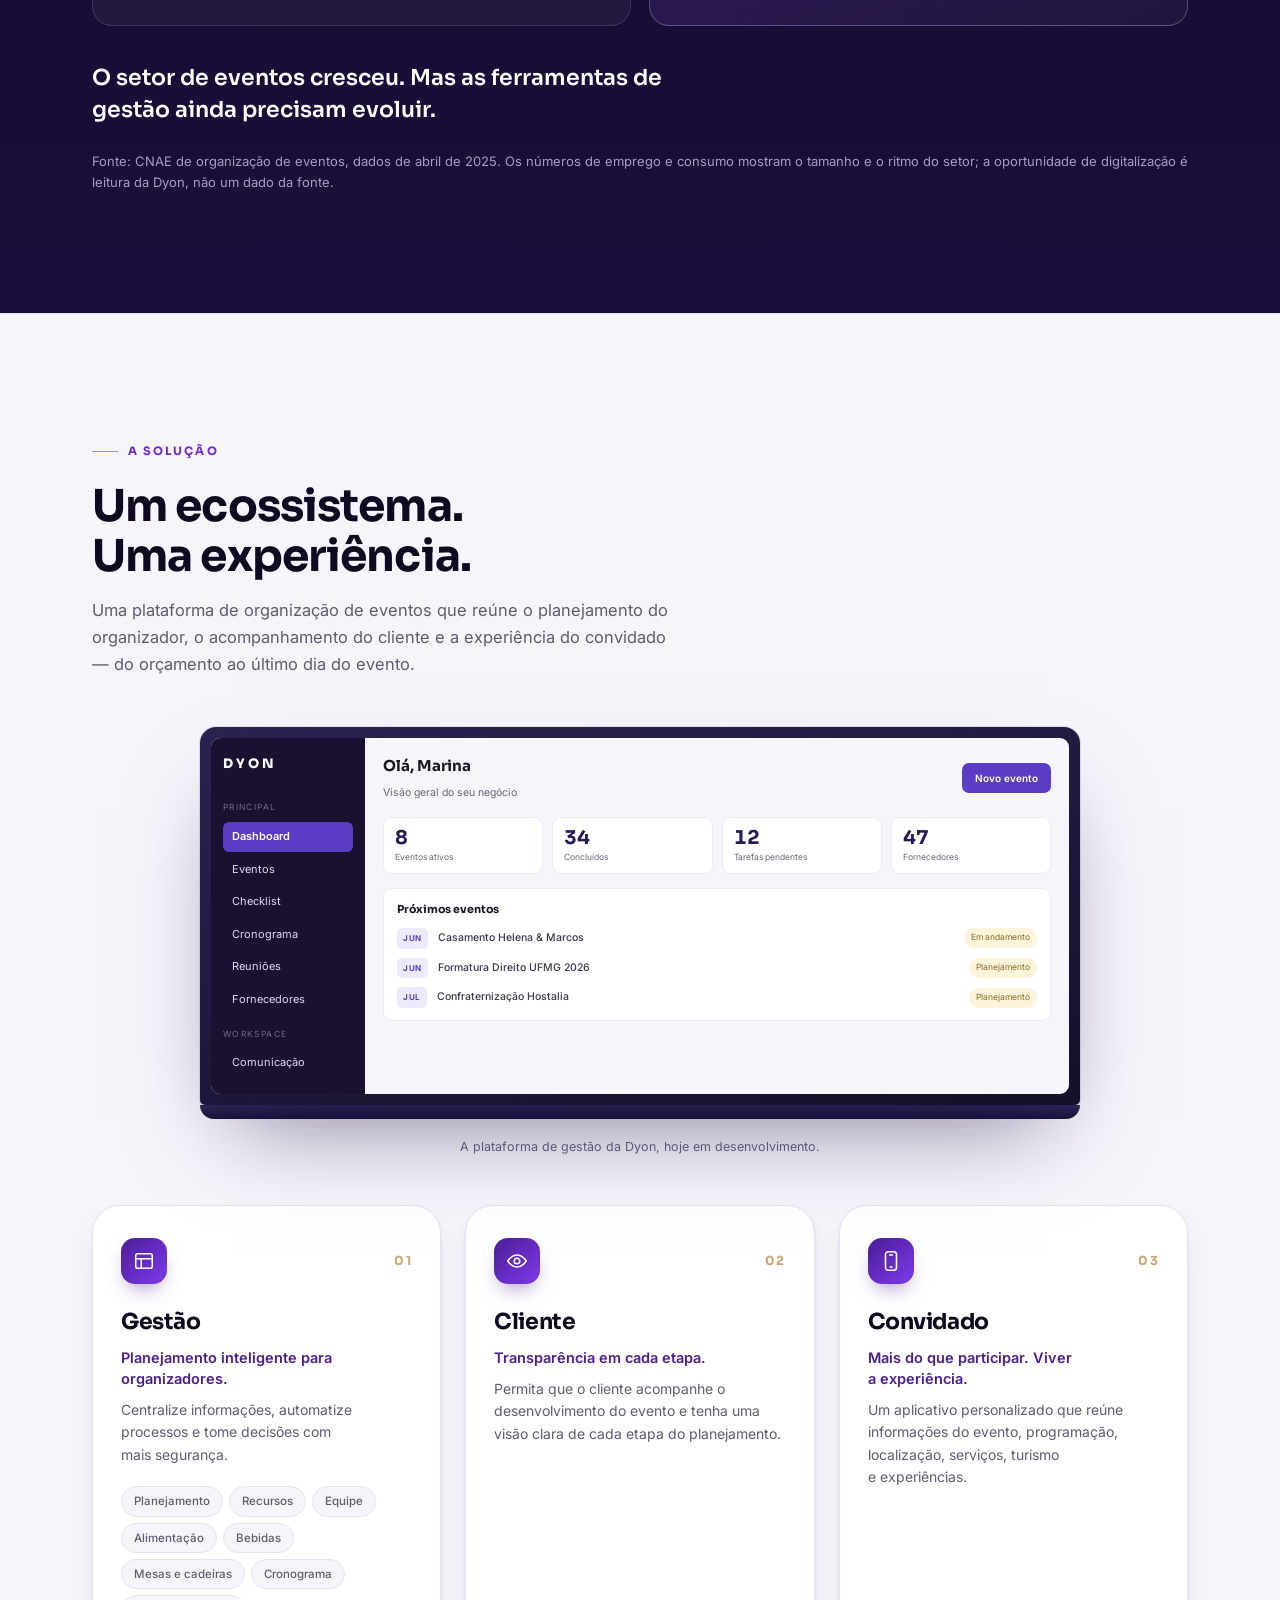
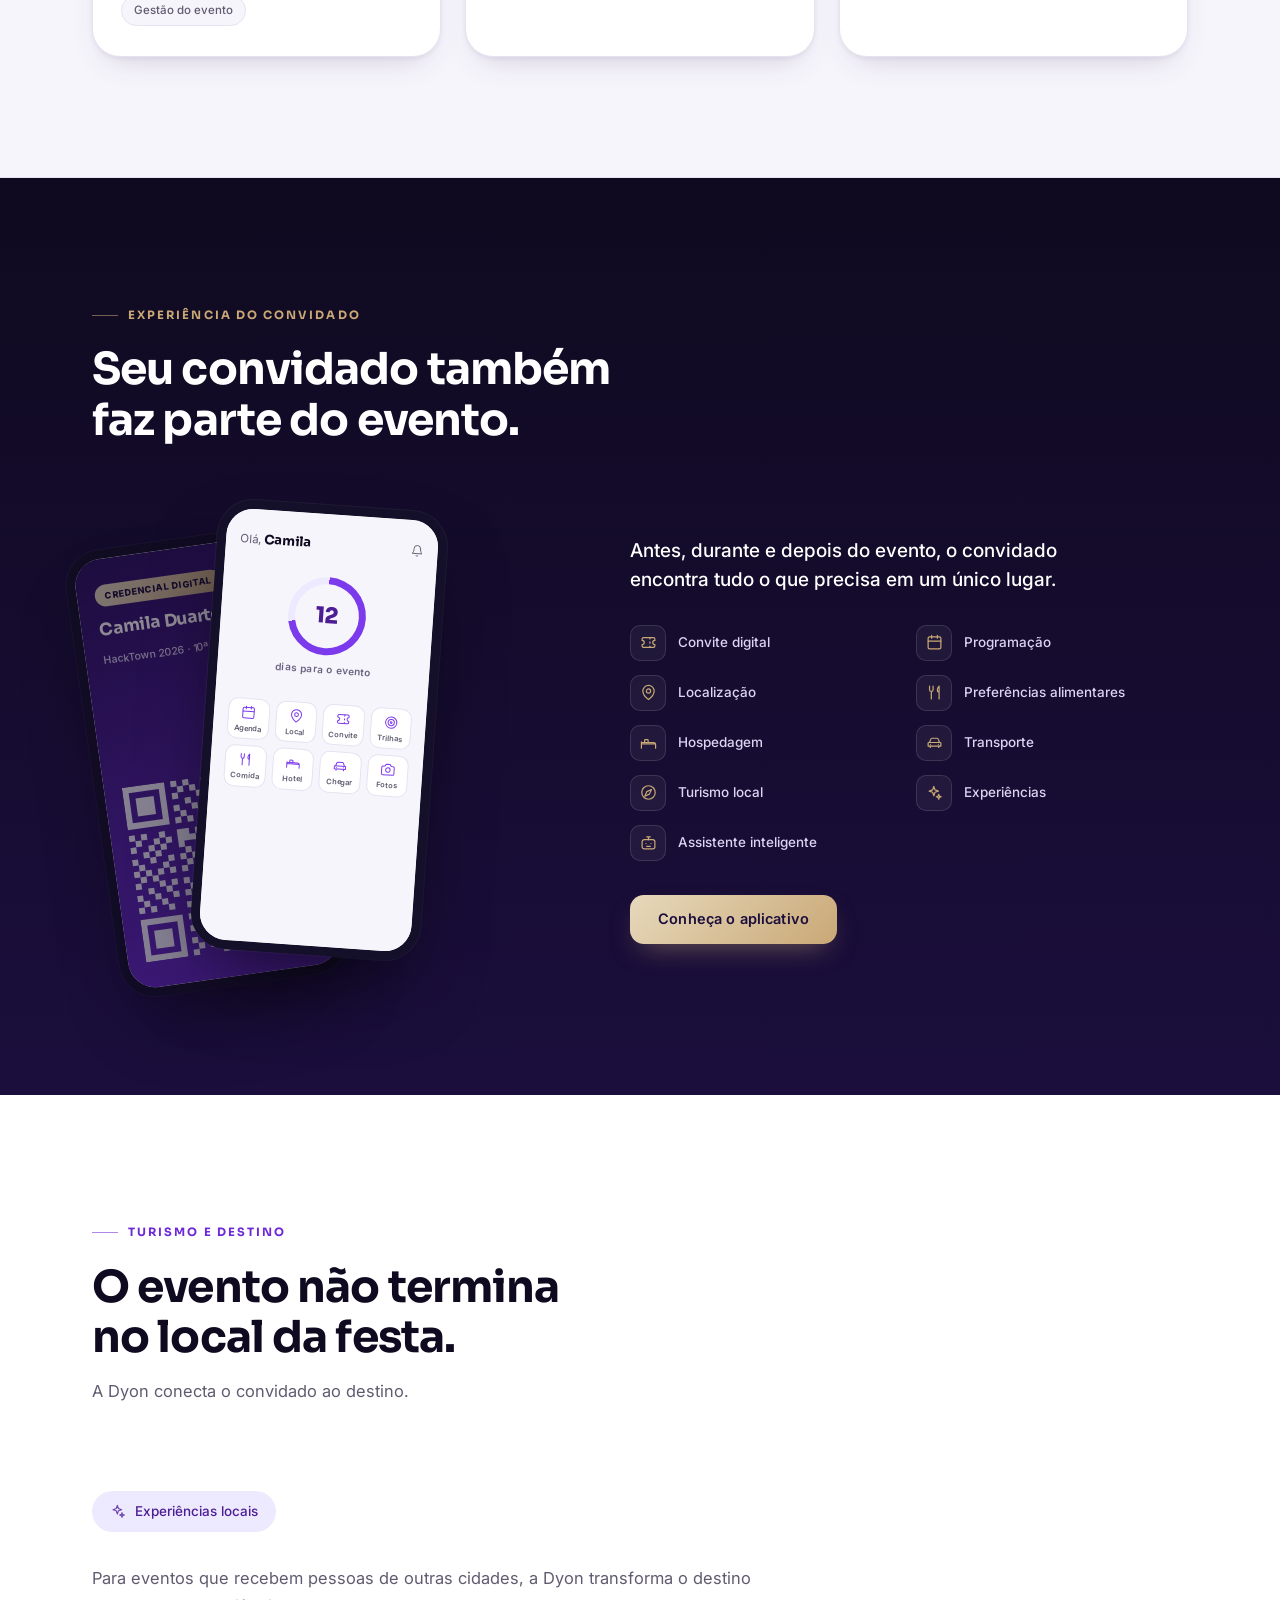
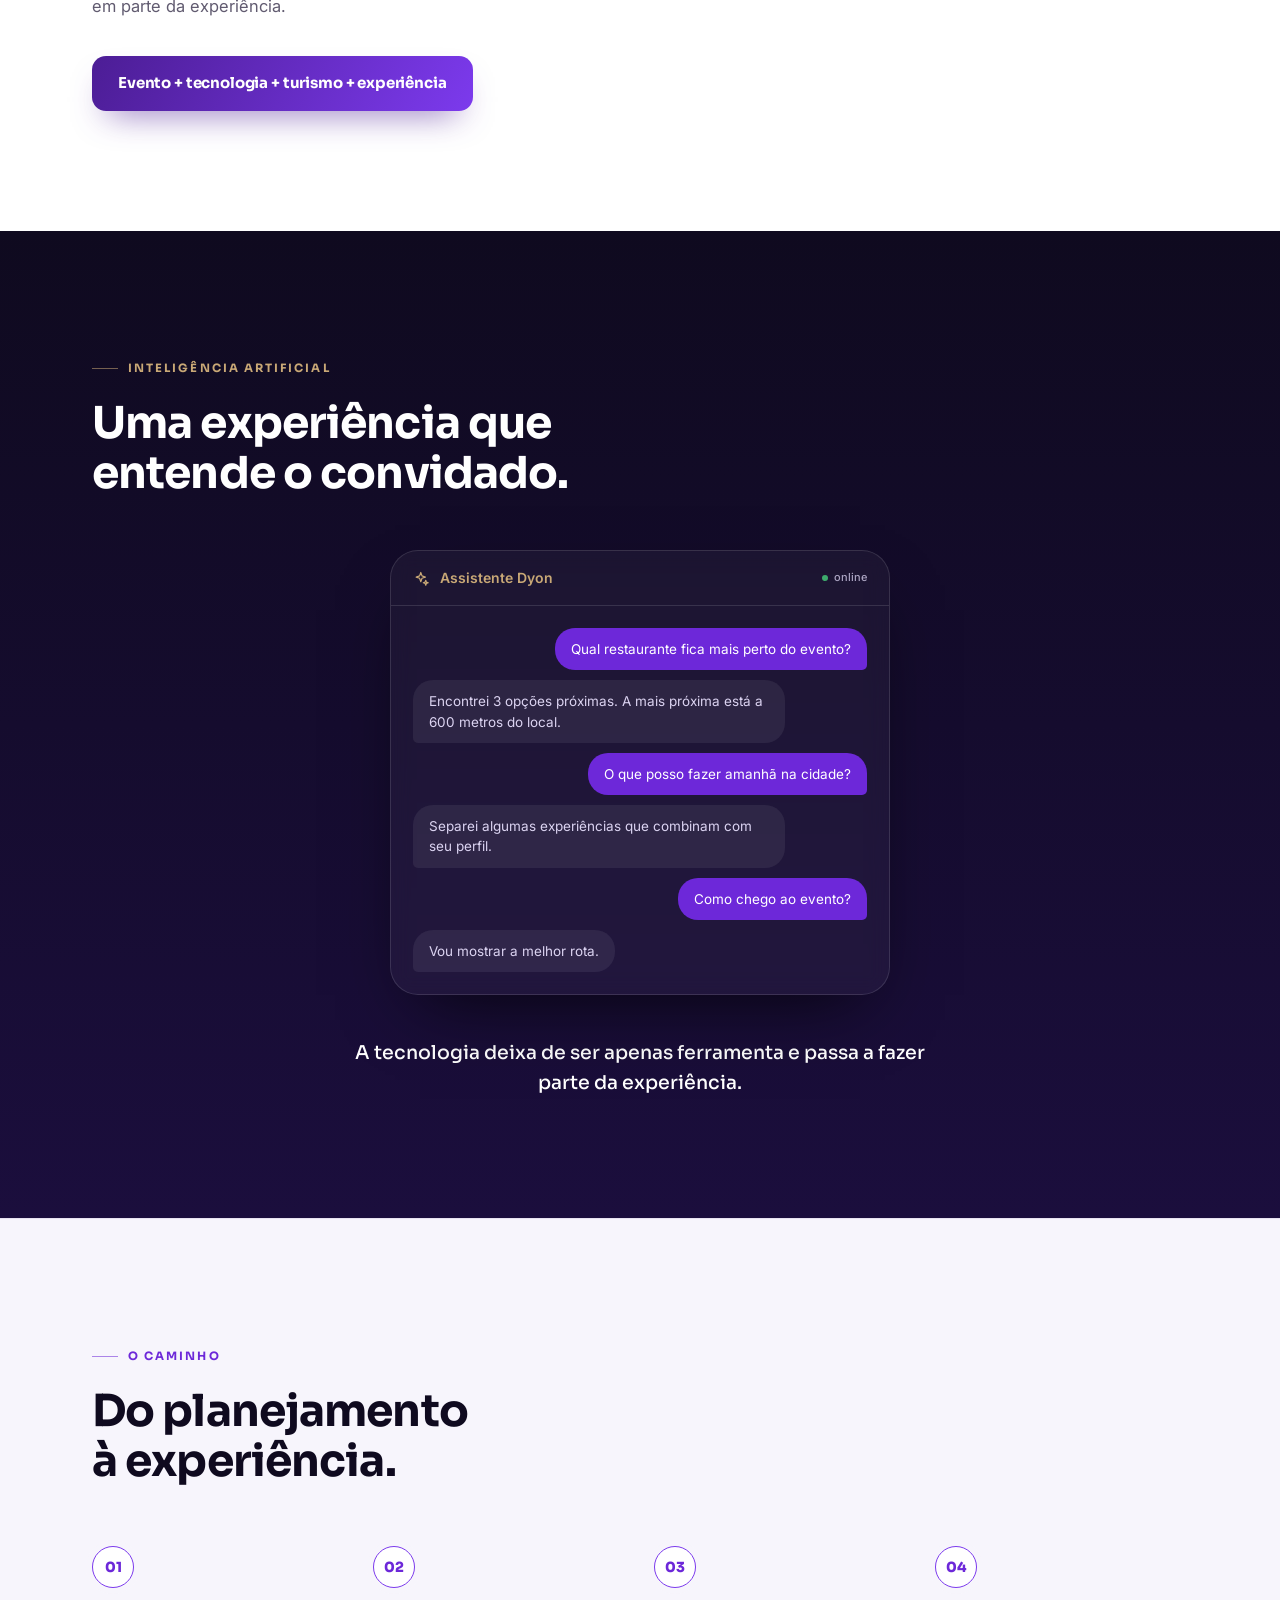
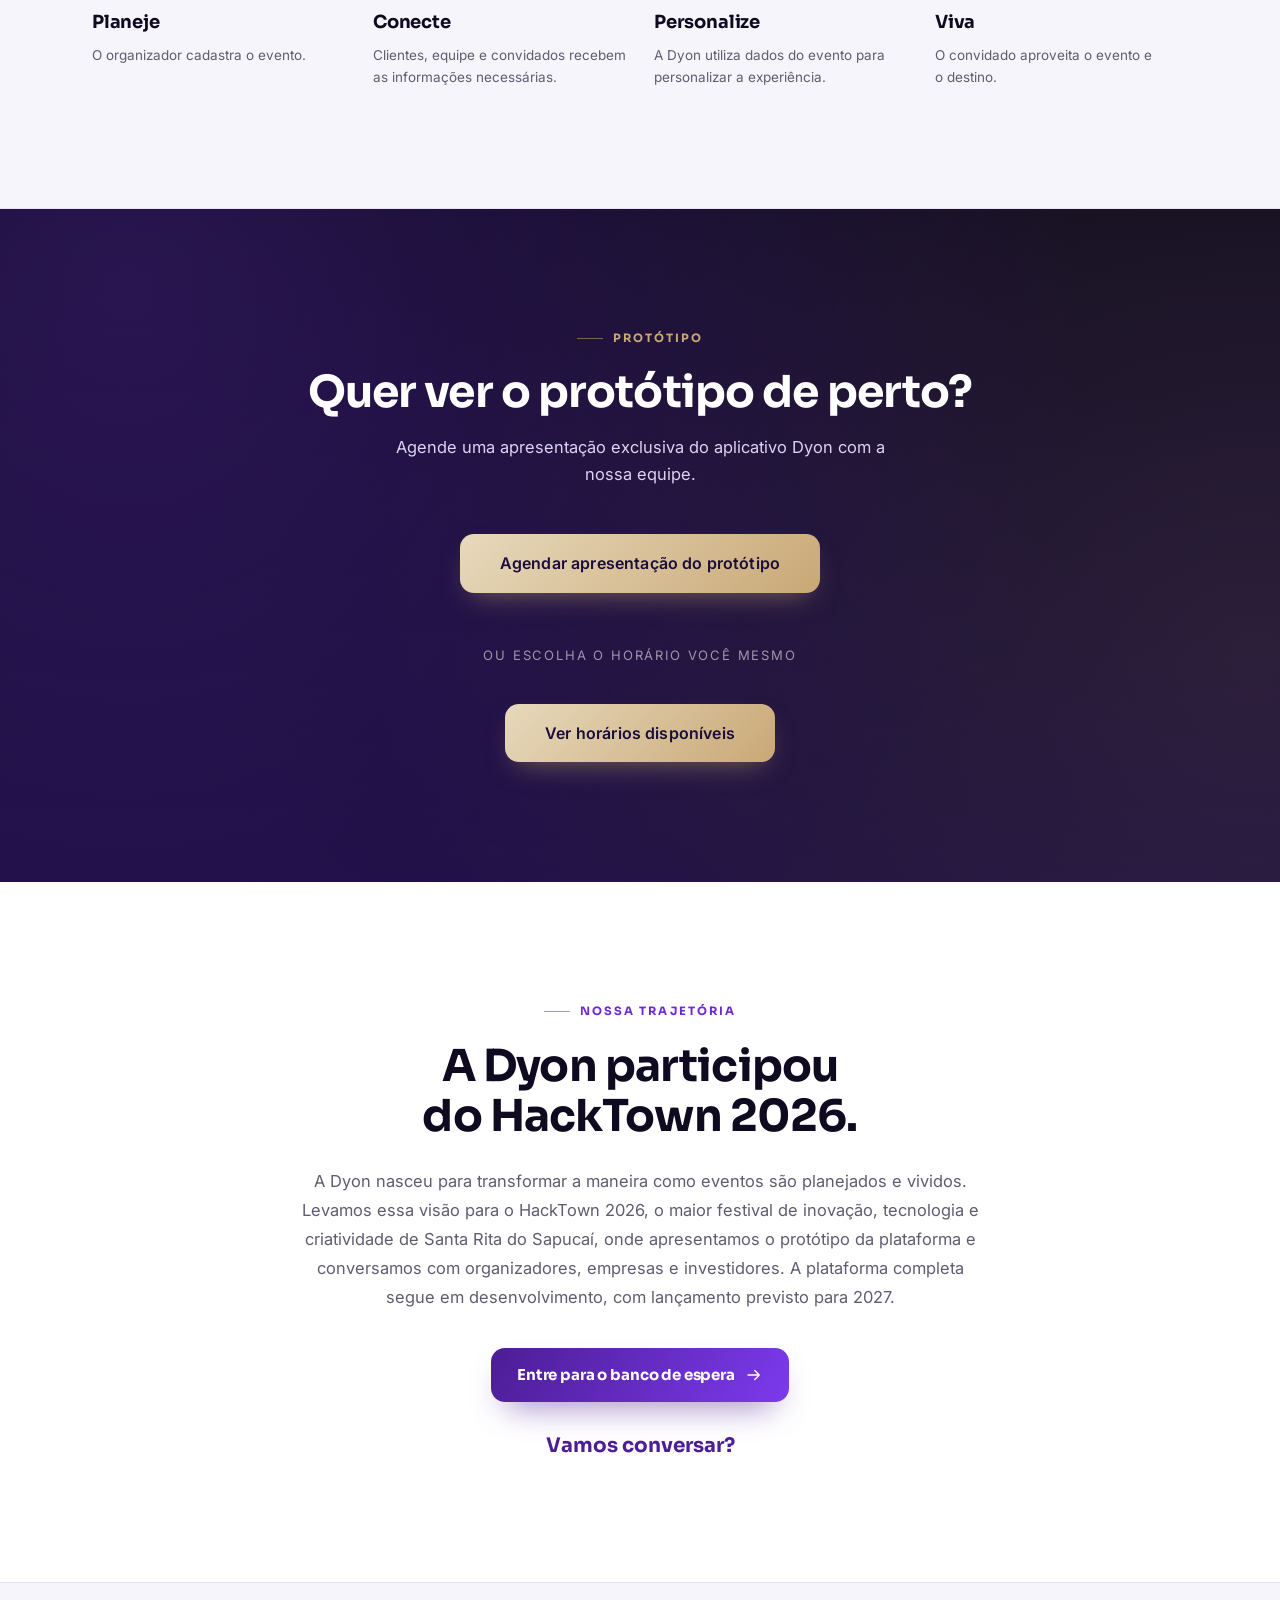
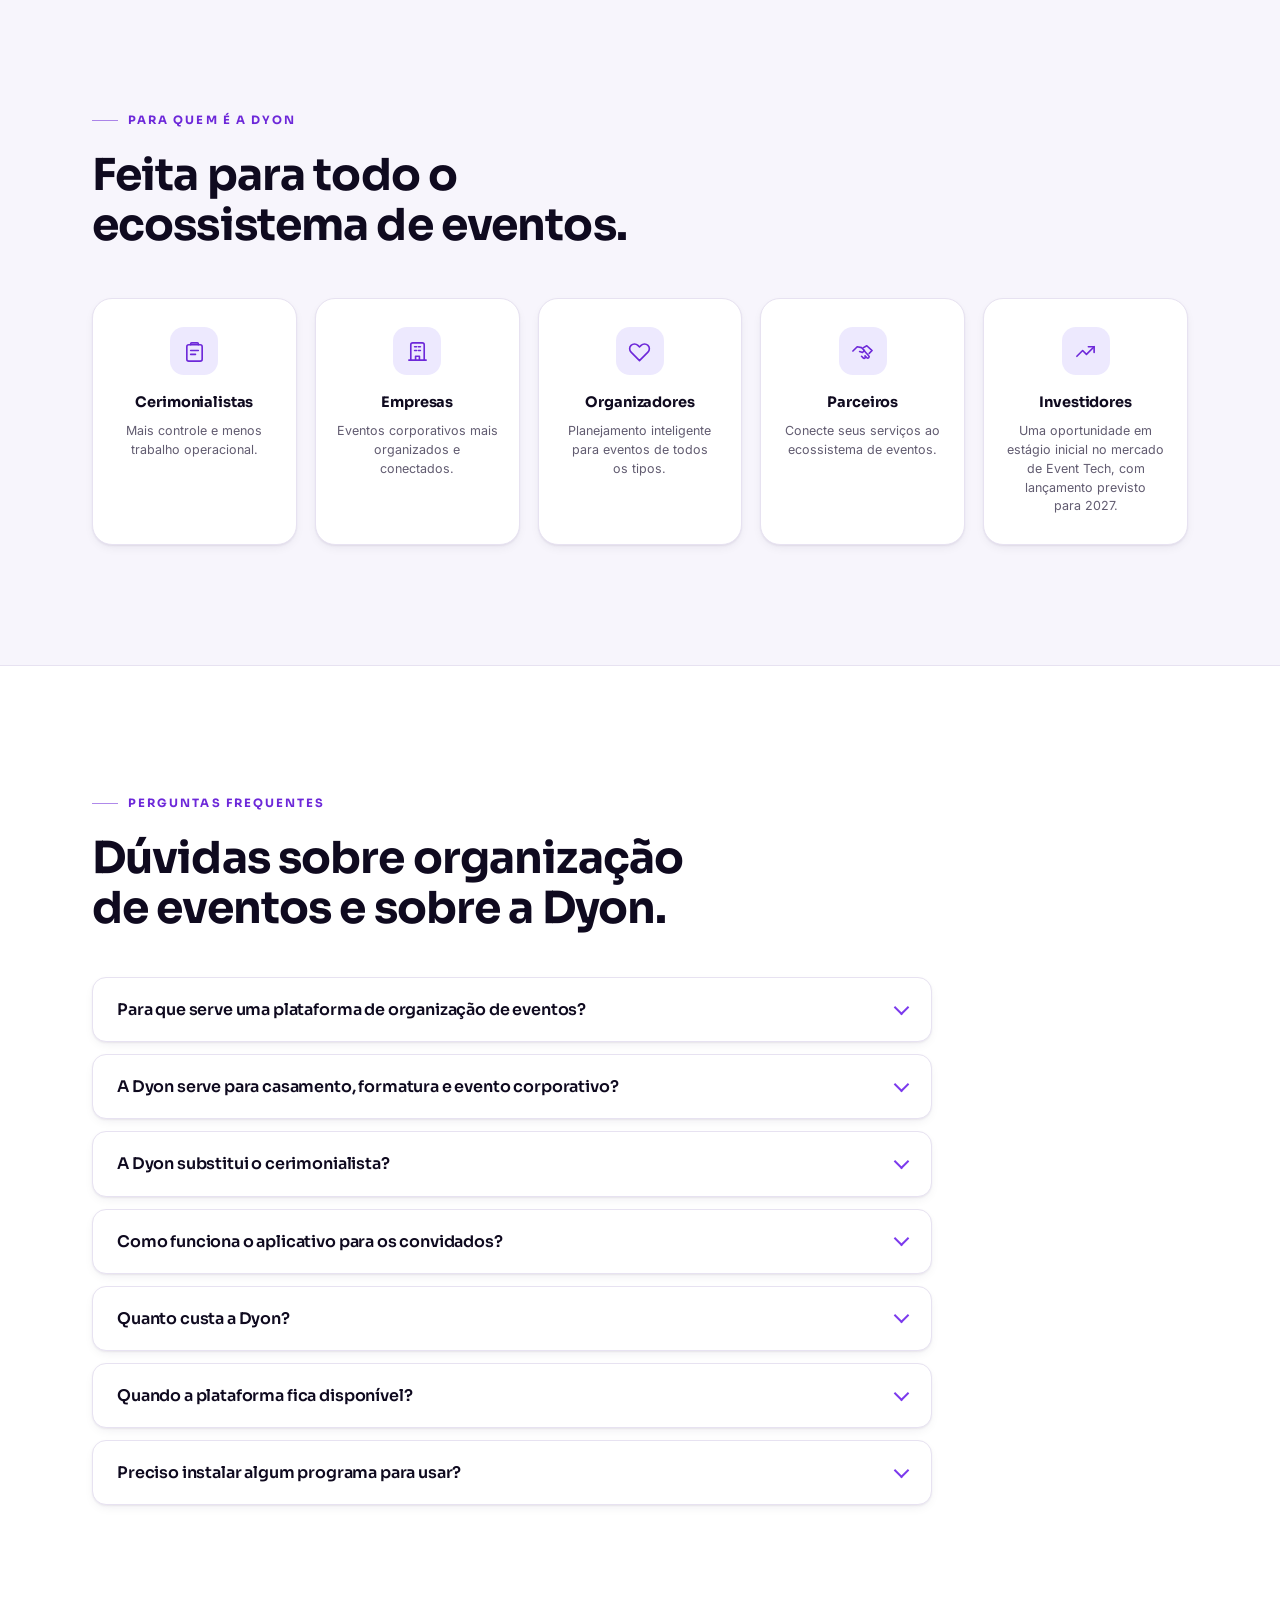
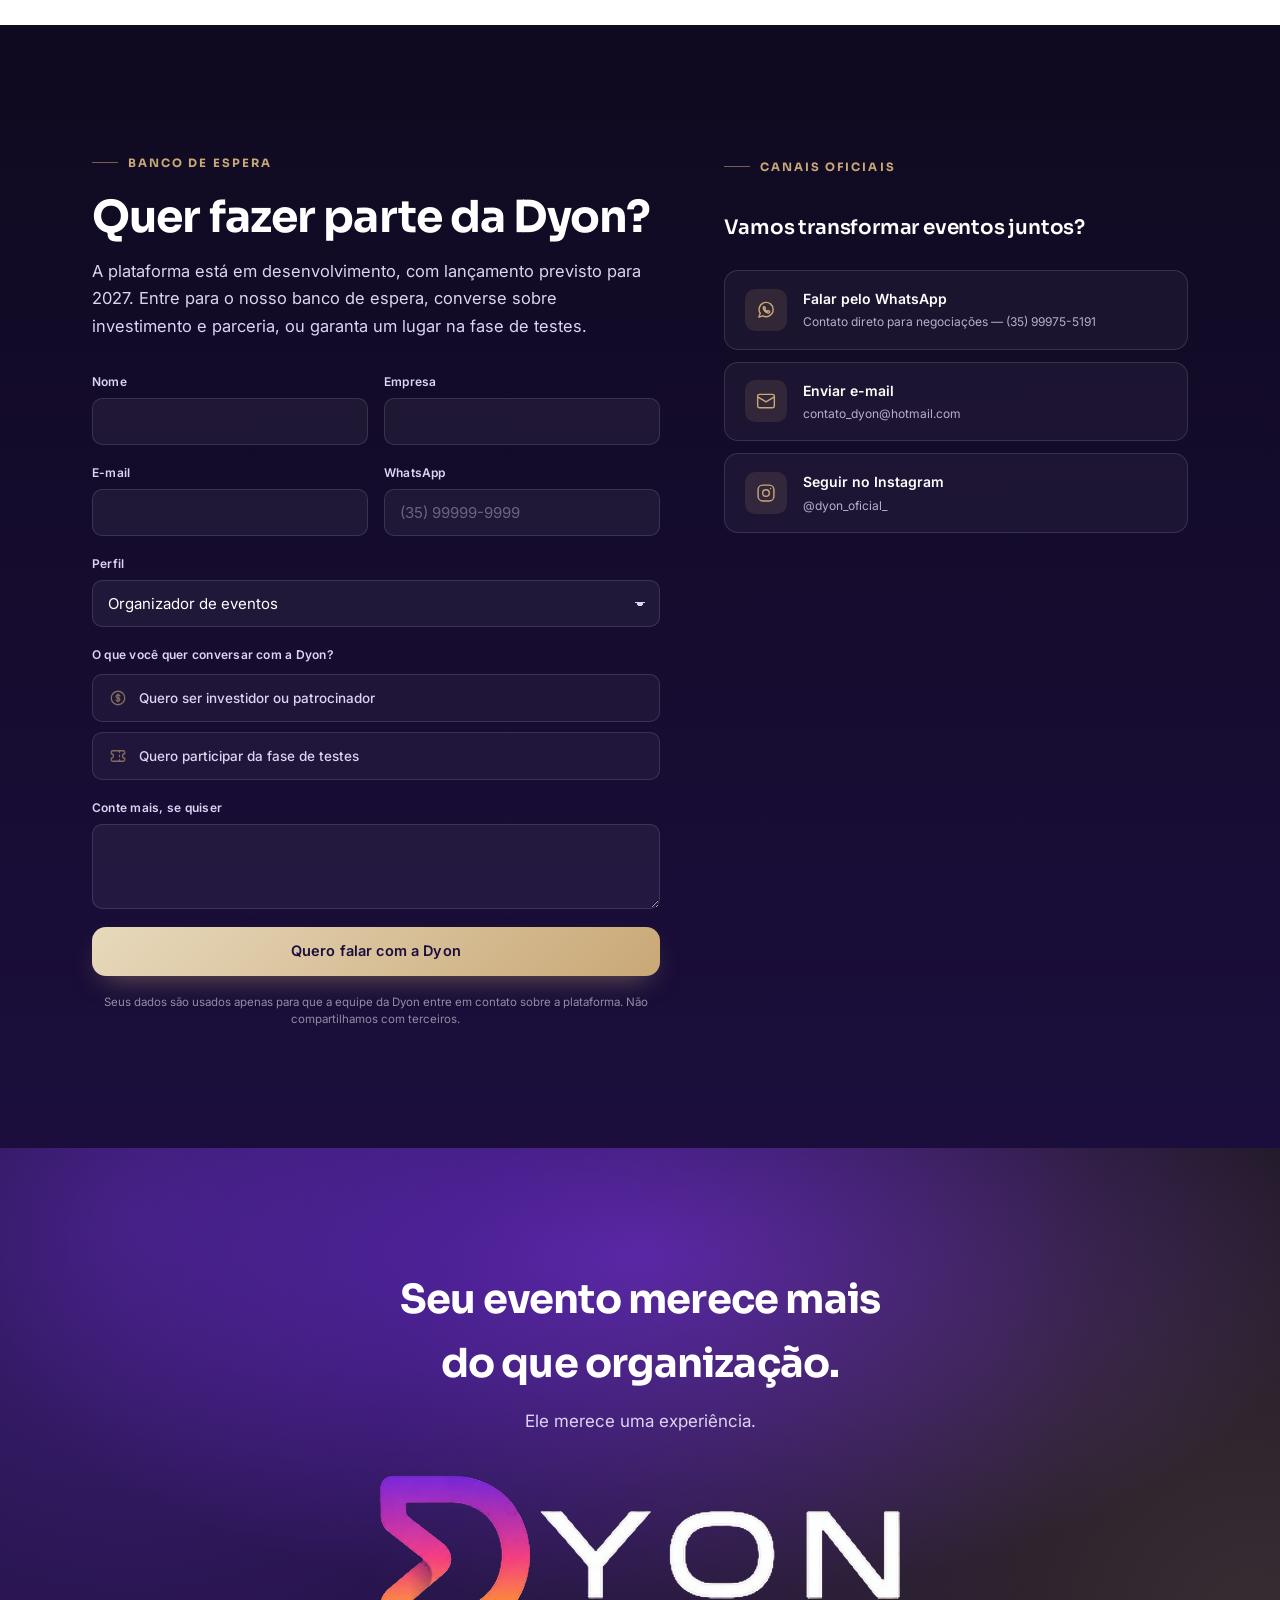
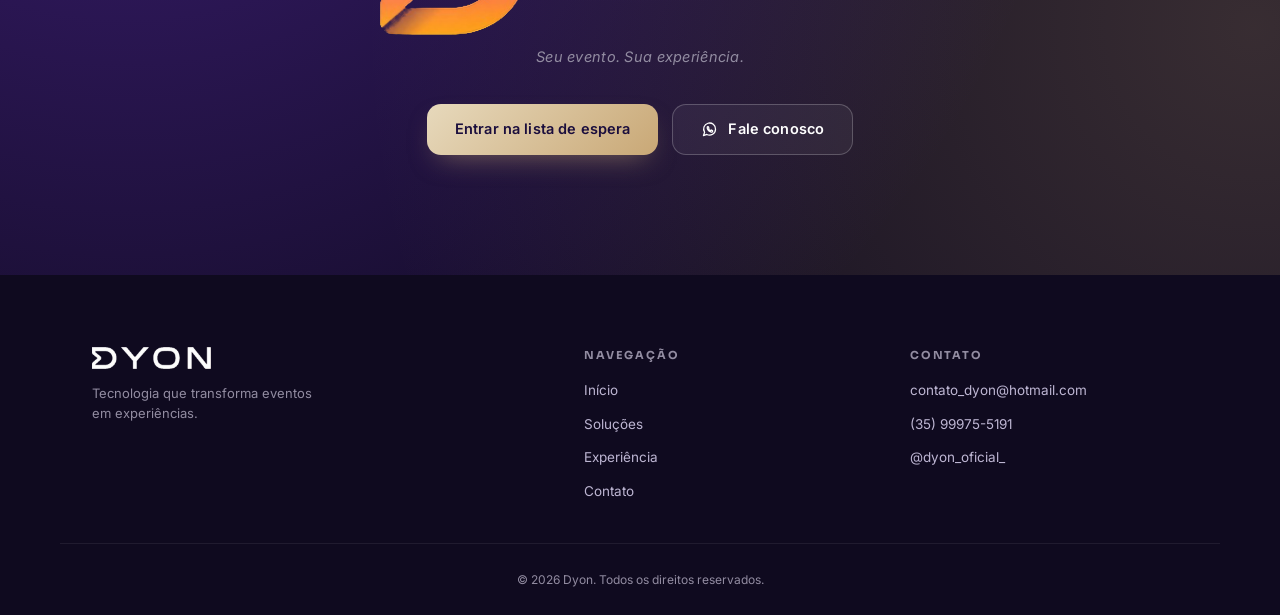
==== commit f0e36531: "Adiciona imagem de compartilhamento (og:image) O head declarava twitter:card="summary_large_image", " ====
--- a/index.html
+++ b/index.html
@@ -12,6 +12,13 @@
 <meta property="og:title" content="Dyon — Seu evento. Sua experiência.">
 <meta property="og:description" content="A Dyon conecta planejamento, gestão, convidados e experiências em uma única plataforma. Lançamento previsto para 2027 — entre para o banco de espera.">
 <meta name="twitter:card" content="summary_large_image">
+<meta property="og:url" content="https://dyonoficial.com.br/">
+<meta property="og:image" content="https://dyonoficial.com.br/og-image.jpg">
+<meta property="og:image:width" content="1200">
+<meta property="og:image:height" content="630">
+<meta property="og:image:type" content="image/jpeg">
+<meta property="og:image:alt" content="Dyon — Seu evento. Sua experiencia. Lancamento 2027, banco de espera aberto.">
+<meta name="twitter:image" content="https://dyonoficial.com.br/og-image.jpg">
 <link rel="icon" href="data:image/svg+xml,%3Csvg xmlns='http://www.w3.org/2000/svg' viewBox='0 0 32 32'%3E%3Crect width='32' height='32' rx='8' fill='%230F0A1F'/%3E%3Cpath d='M16 6l8 10-8 10-8-10z' fill='none' stroke='%23C9A876' stroke-width='2' stroke-linejoin='round'/%3E%3C/svg%3E">
 <link rel="preconnect" href="https://fonts.googleapis.com">
 <link rel="preconnect" href="https://fonts.gstatic.com" crossorigin>
--- a/style.css
+++ b/style.css
@@ -22,6 +22,11 @@
   --white:#FFFFFF;
   --ink-soft:#615B70;
   --ink-faint:#928CA1;
+  /* Variante do --ink-faint para texto pequeno sobre fundo CLARO.
+     #928CA1 sobre --lavender-50 da 2.99:1 e reprova no WCAG AA (minimo 4.5:1).
+     Esta da 5.17:1. O --ink-faint original segue em uso no rodape escuro,
+     onde ja passa com 5.99:1 — por isso a variante em vez de trocar o token. */
+  --ink-faint-on-light:#6B6480;
   --line:#E7E2F1;
   --line-light:rgba(255,255,255,0.12);
   --line-light-strong:rgba(255,255,255,0.22);
@@ -447,7 +452,7 @@
 }
 .app-linha b{font-size:10.5px; font-weight:500; color:#3d3650; flex:1; min-width:0; overflow:hidden; text-overflow:ellipsis; white-space:nowrap;}
 .app-linha em{font-style:normal; font-size:8.5px; color:#866e23; background:#FBF3DA; padding:3px 7px; border-radius:20px; flex:none;}
-.plataforma figcaption{font-size:12.5px; color:var(--ink-faint); text-align:center;}
+.plataforma figcaption{font-size:12.5px; color:var(--ink-faint-on-light); text-align:center;}
 
 /* --- experiência do convidado --- */
 .guest-showcase{display:grid; grid-template-columns:.85fr 1fr; gap:64px; align-items:center; margin-top:60px;}
@@ -479,7 +484,7 @@
 }
 .mock-ring::before{content:""; position:absolute; inset:7px; border-radius:50%; background:var(--lavender-50);}
 .mock-ring span{position:relative;}
-.mock-caption{font-size:10px; color:var(--ink-faint); font-weight:600; letter-spacing:.02em;}
+.mock-caption{font-size:10px; color:var(--ink-faint-on-light); font-weight:600; letter-spacing:.02em;}
 .mock-grid{display:grid; grid-template-columns:repeat(4,minmax(0,1fr)); gap:6px; margin-top:20px; width:100%;}
 .mock-grid div{
   background:#fff; border:1px solid var(--line); border-radius:var(--radius-sm); aspect-ratio:1;
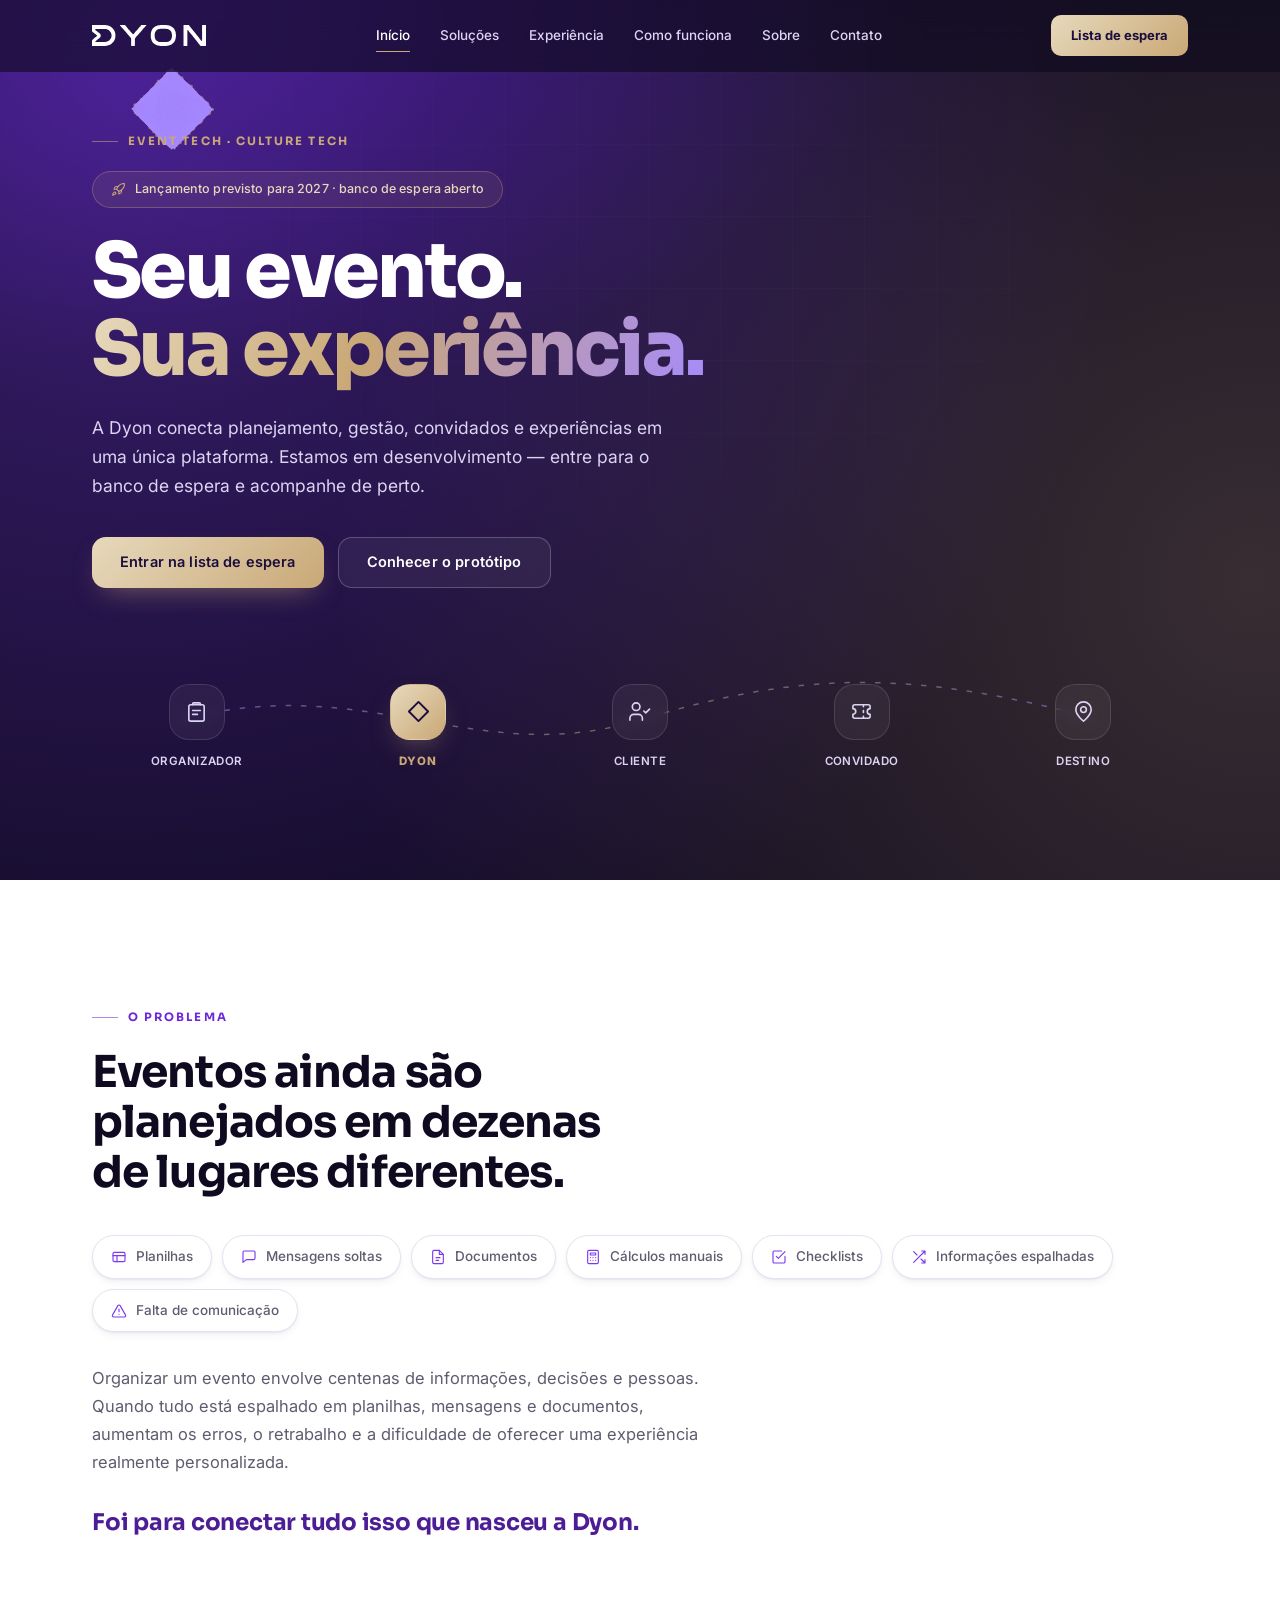
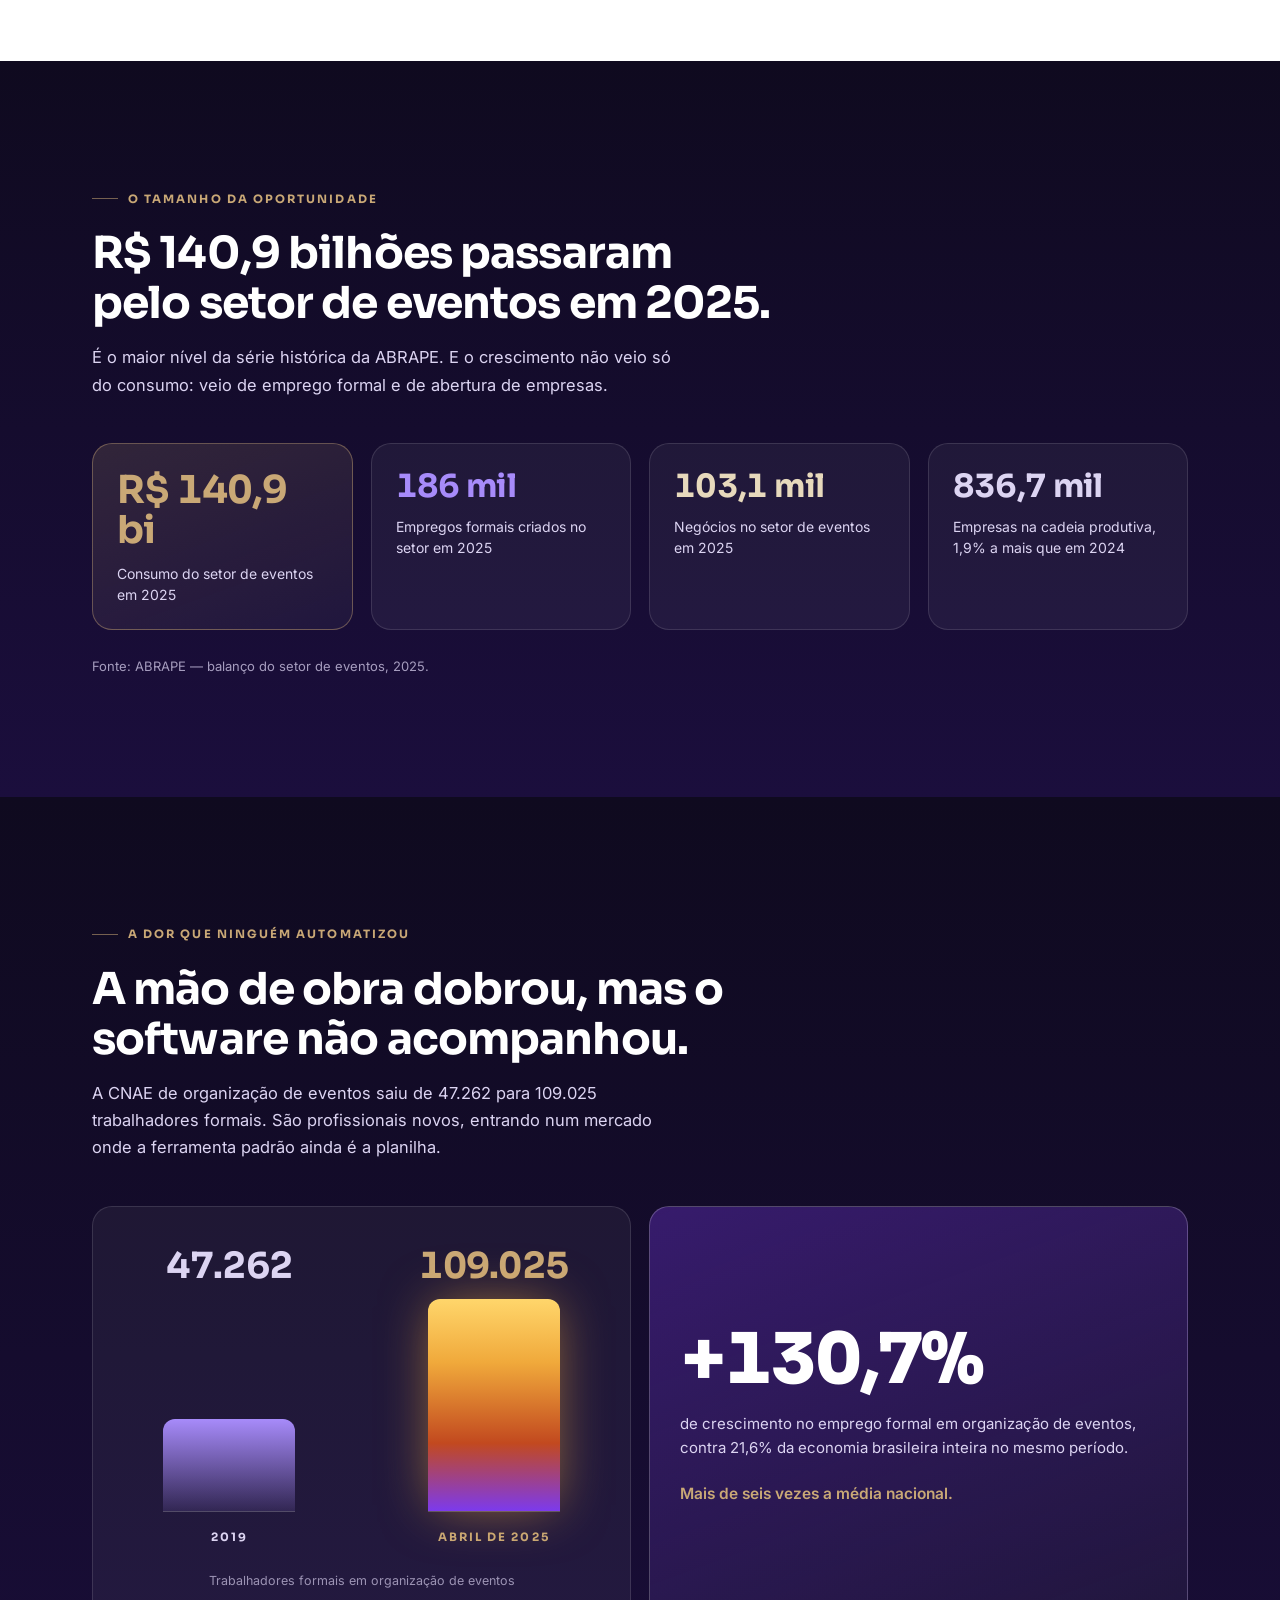
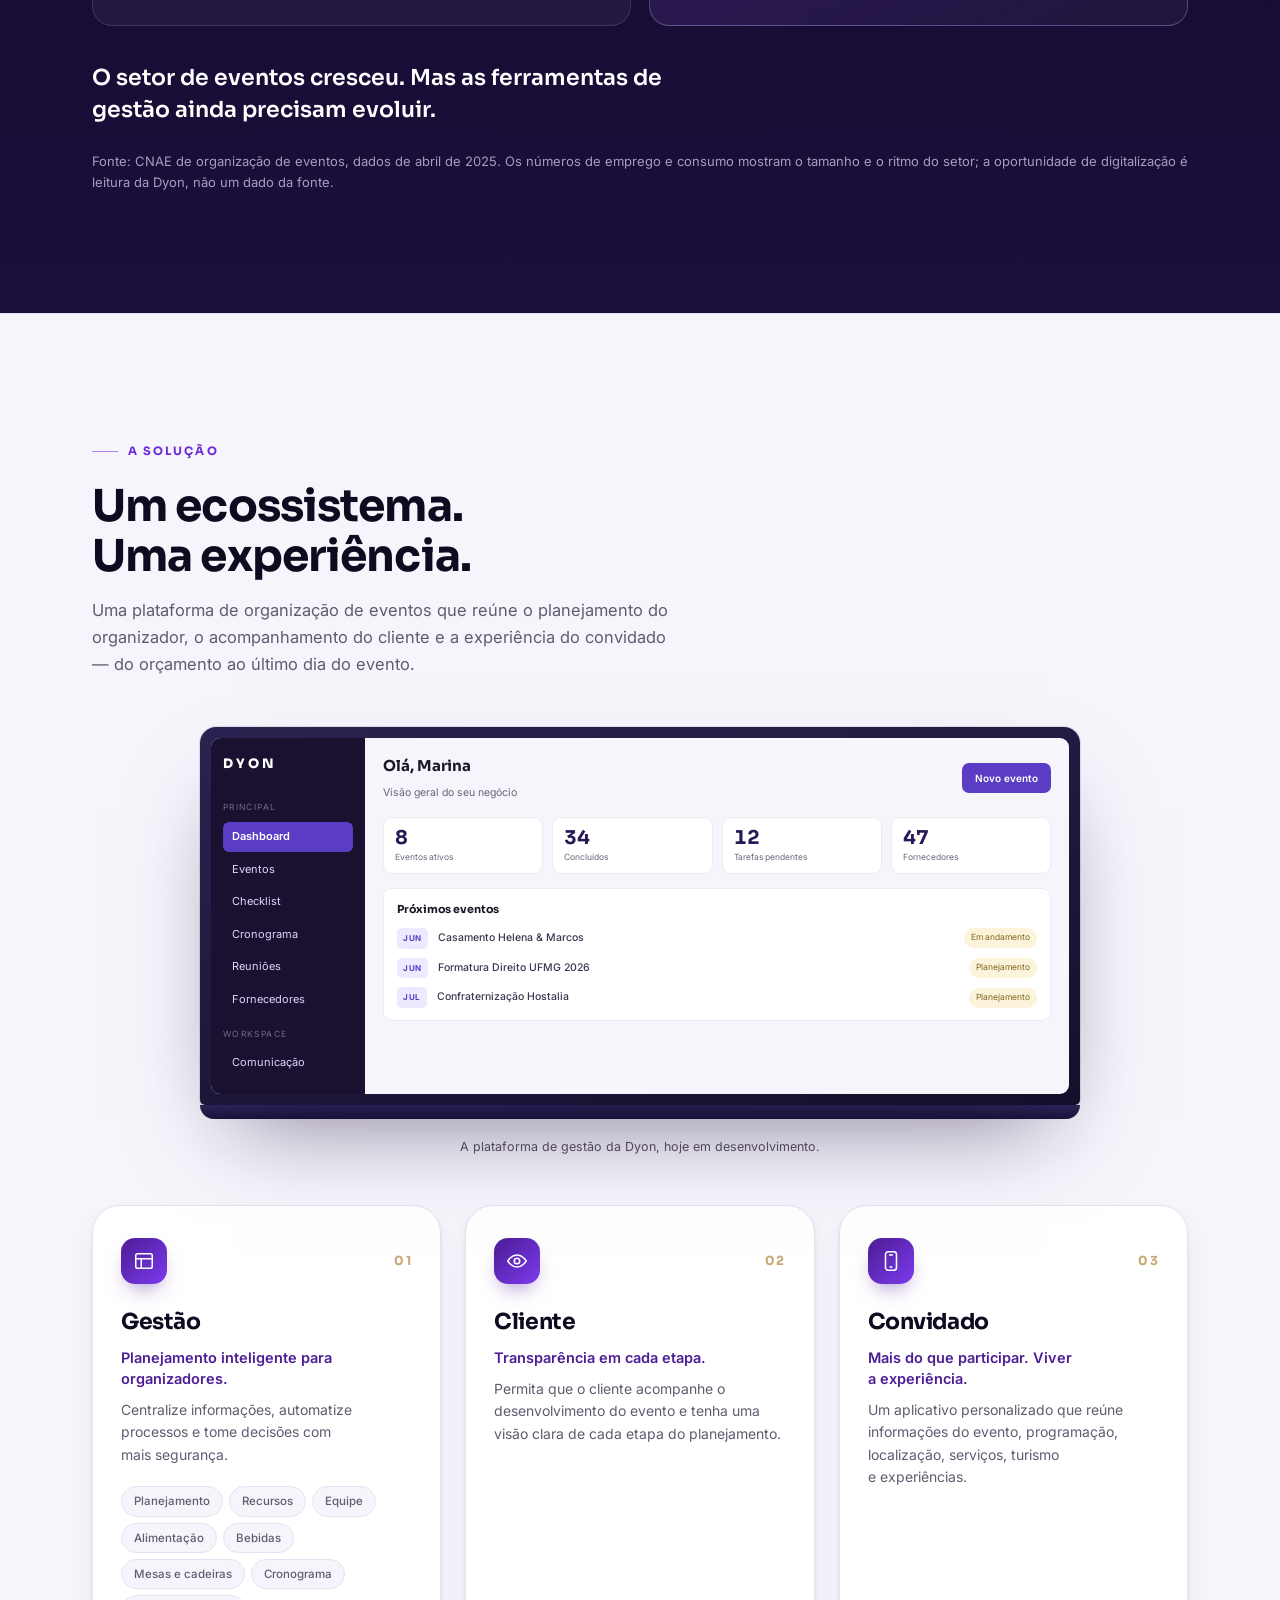
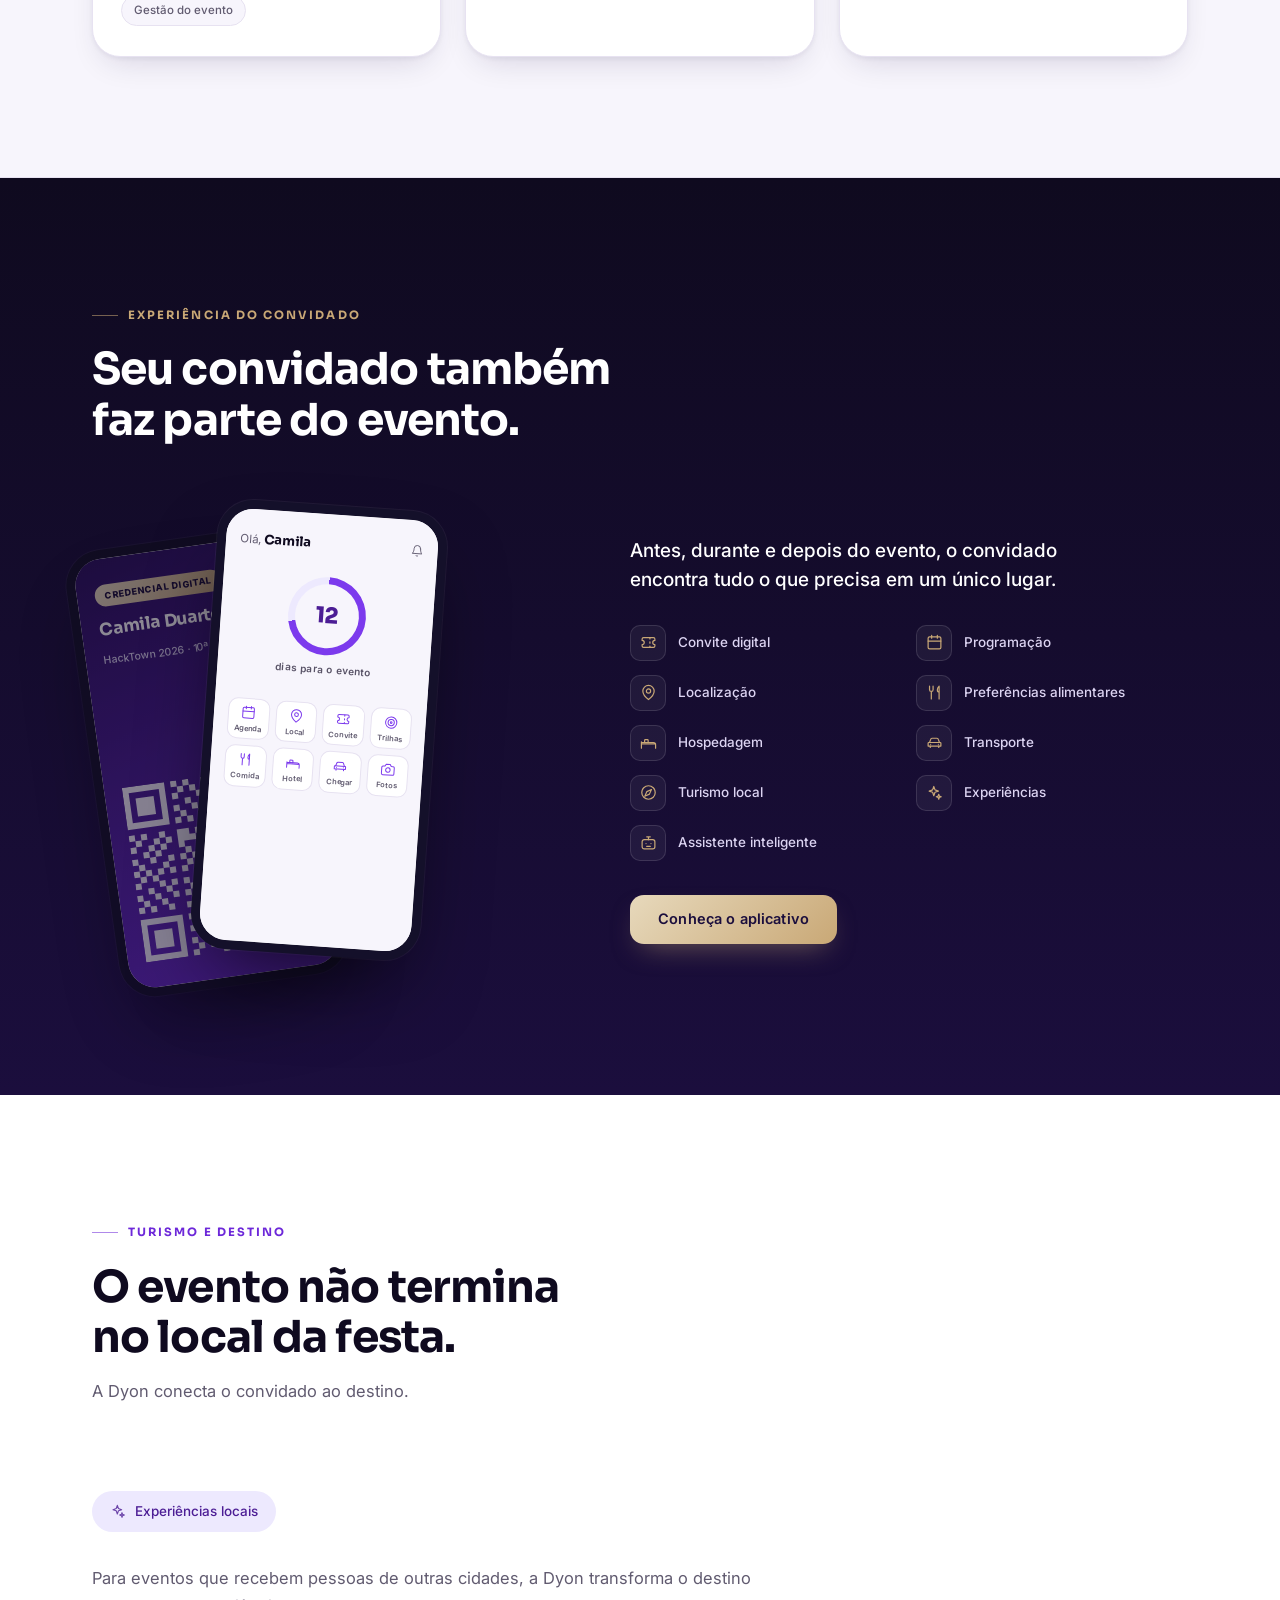
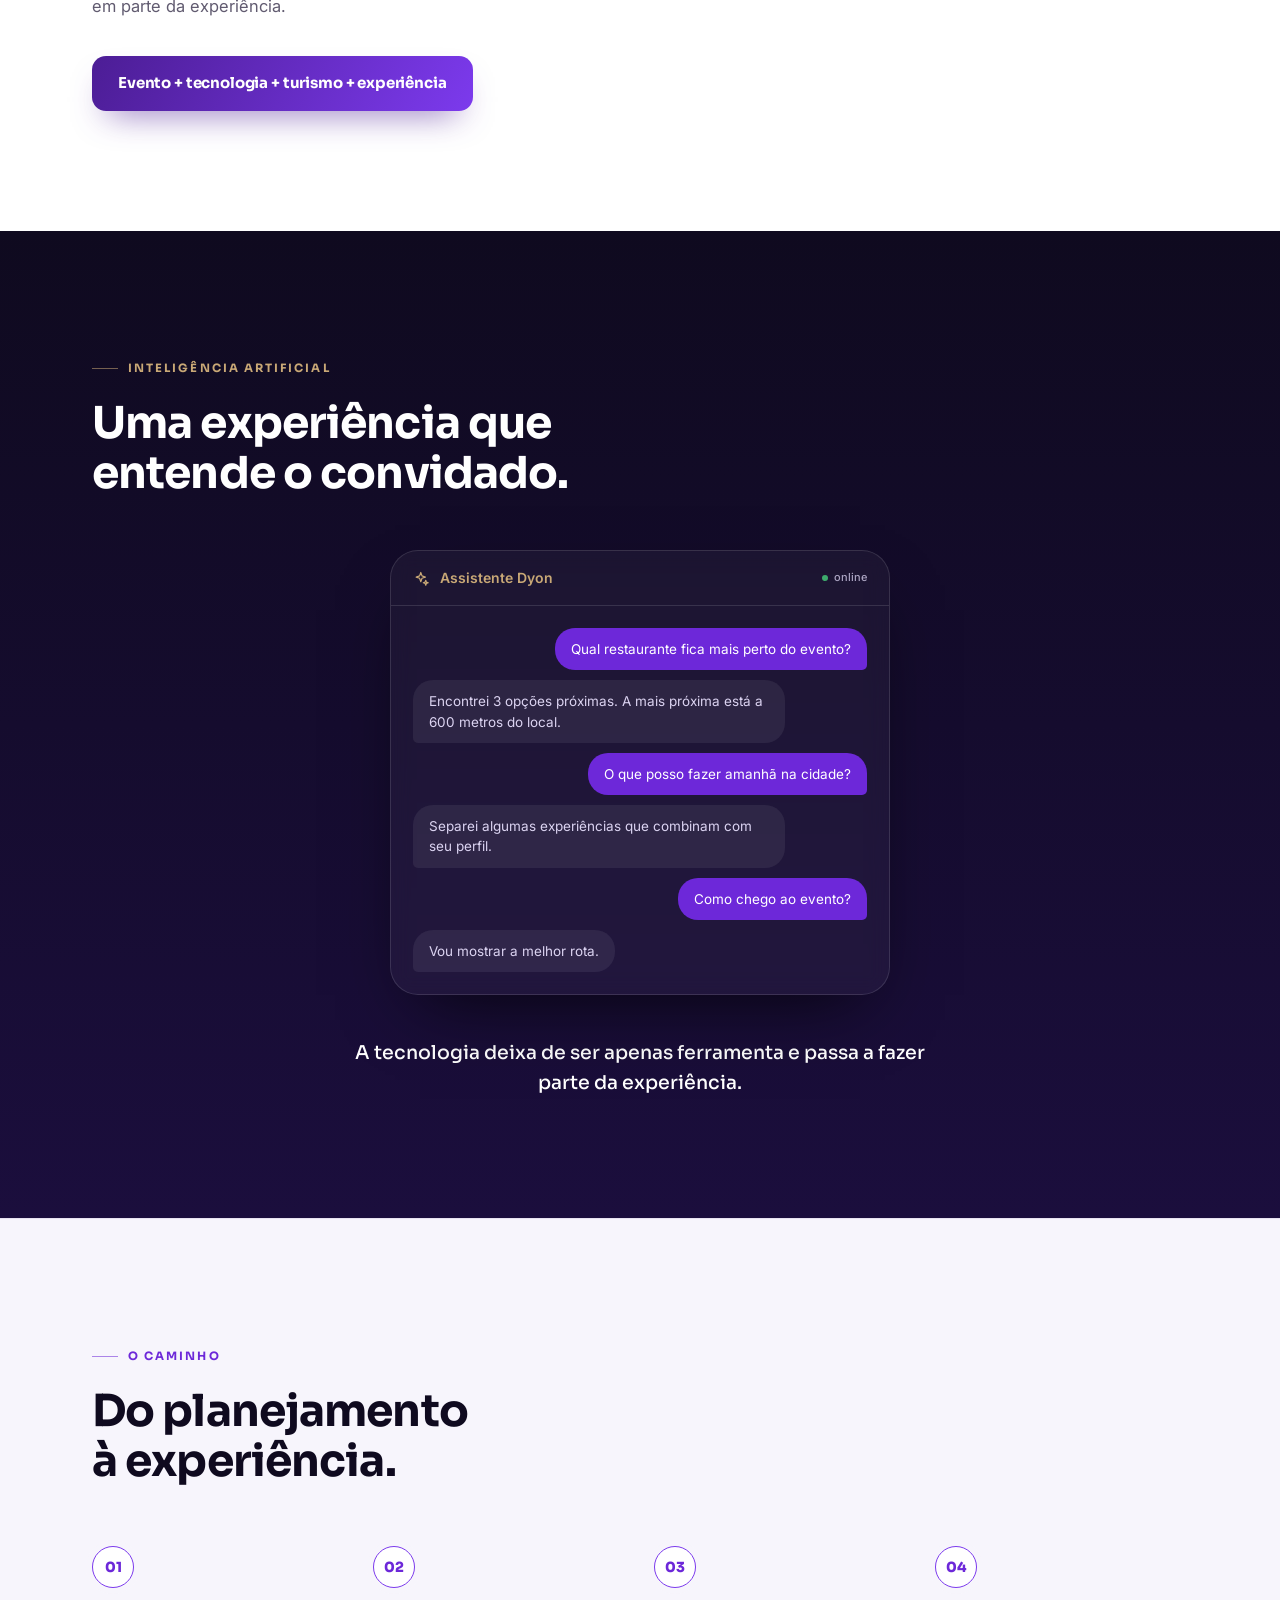
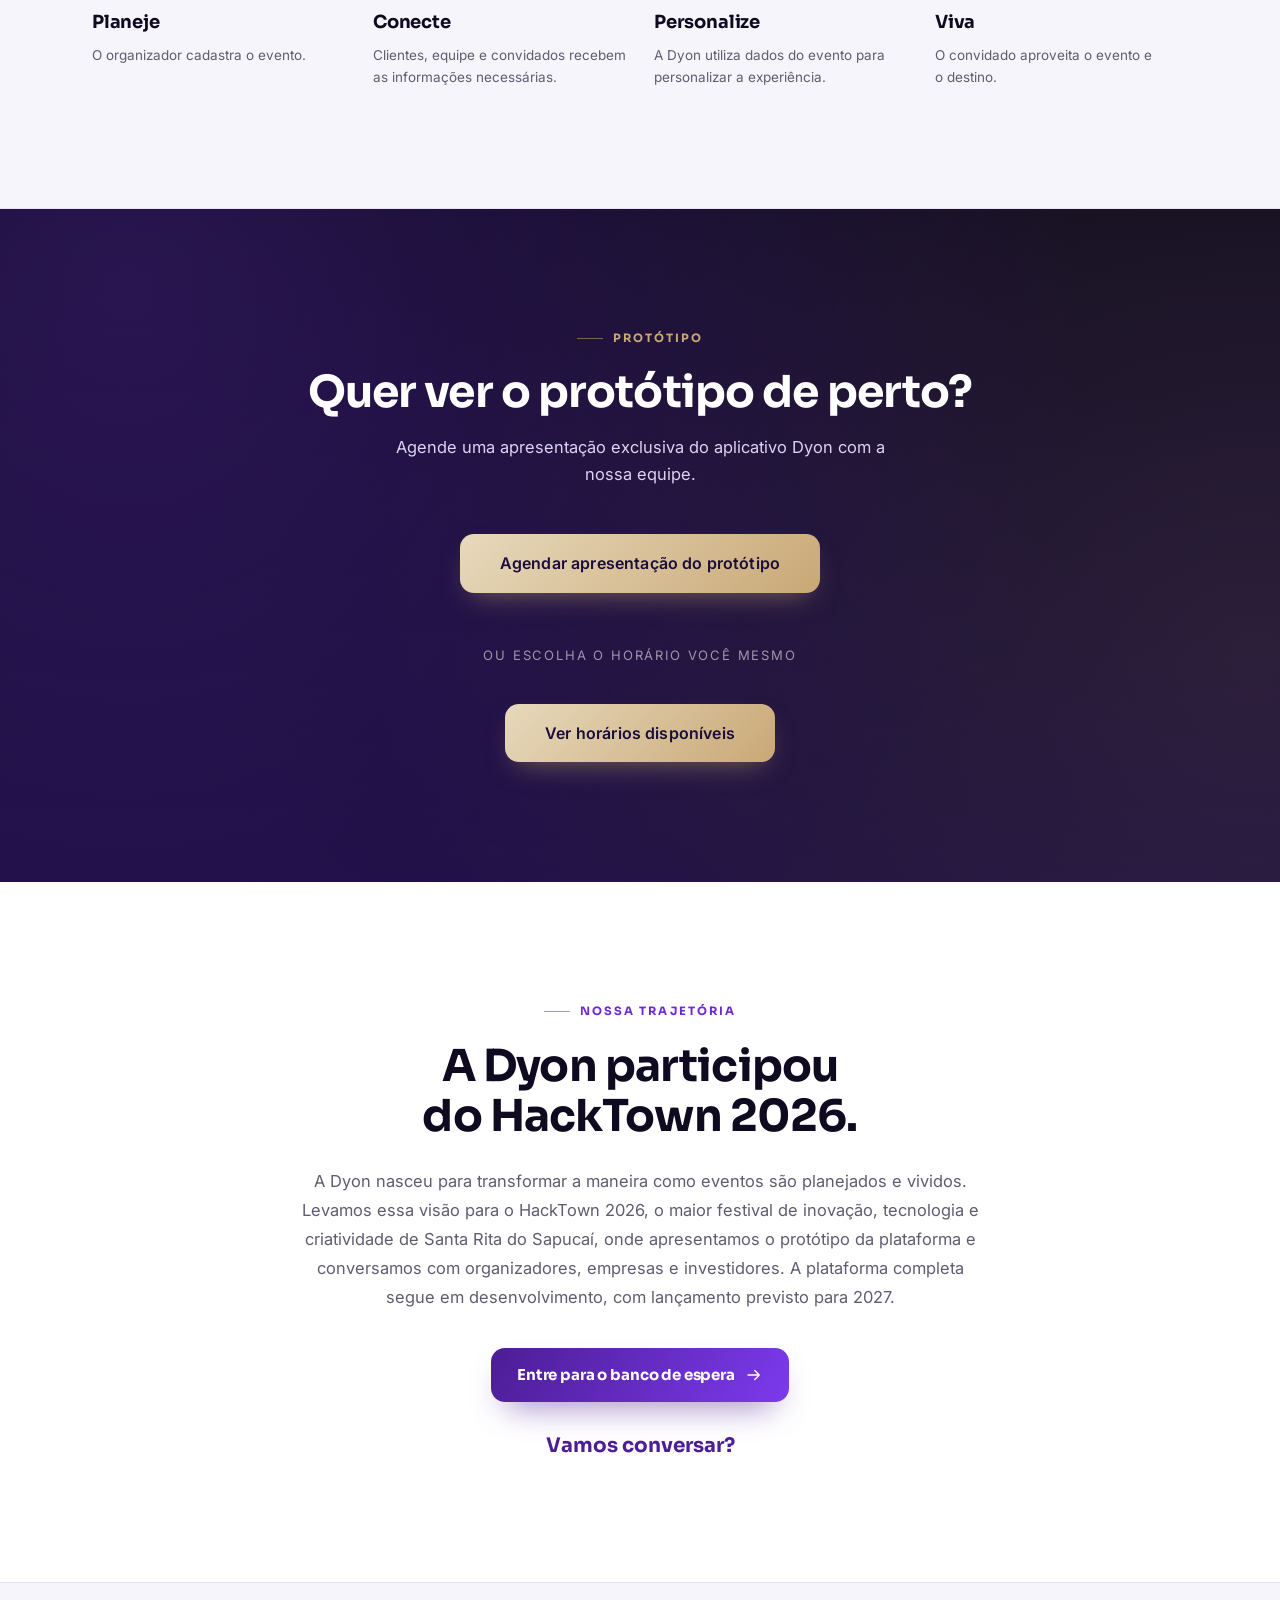
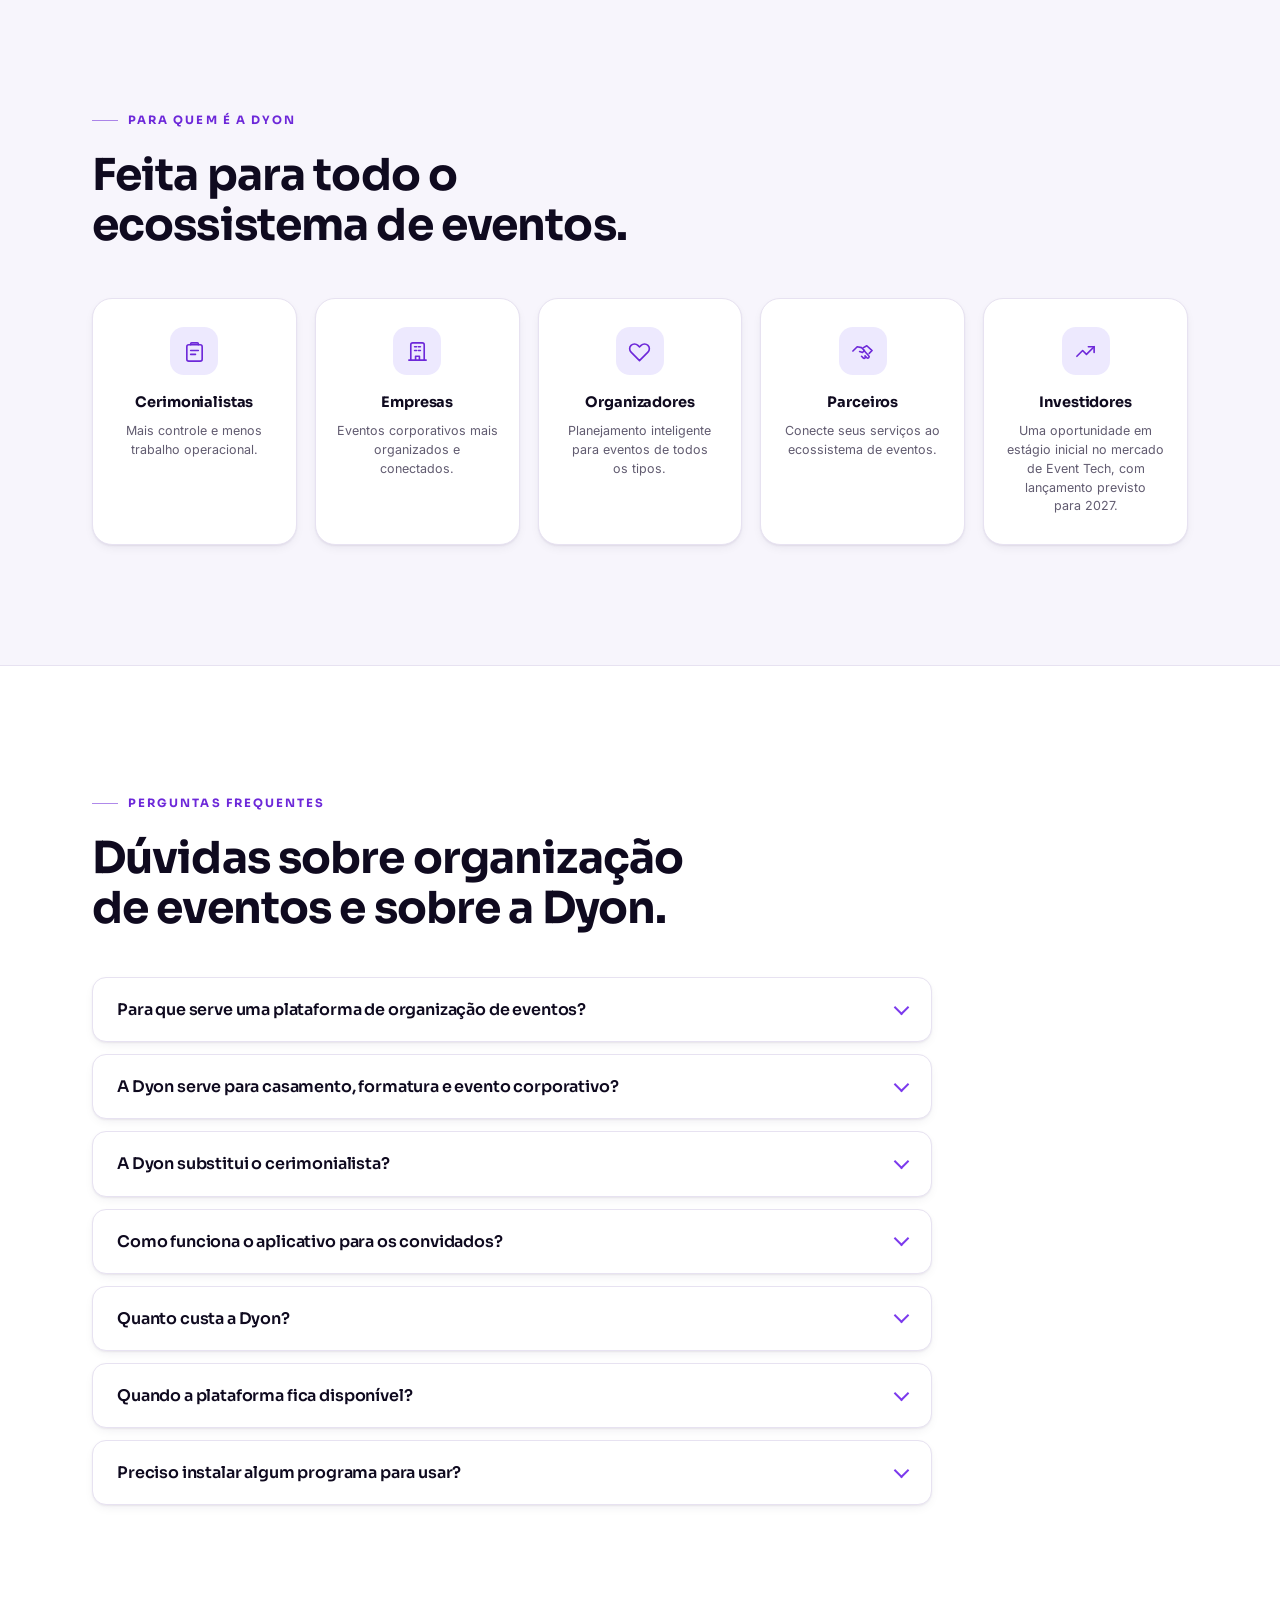
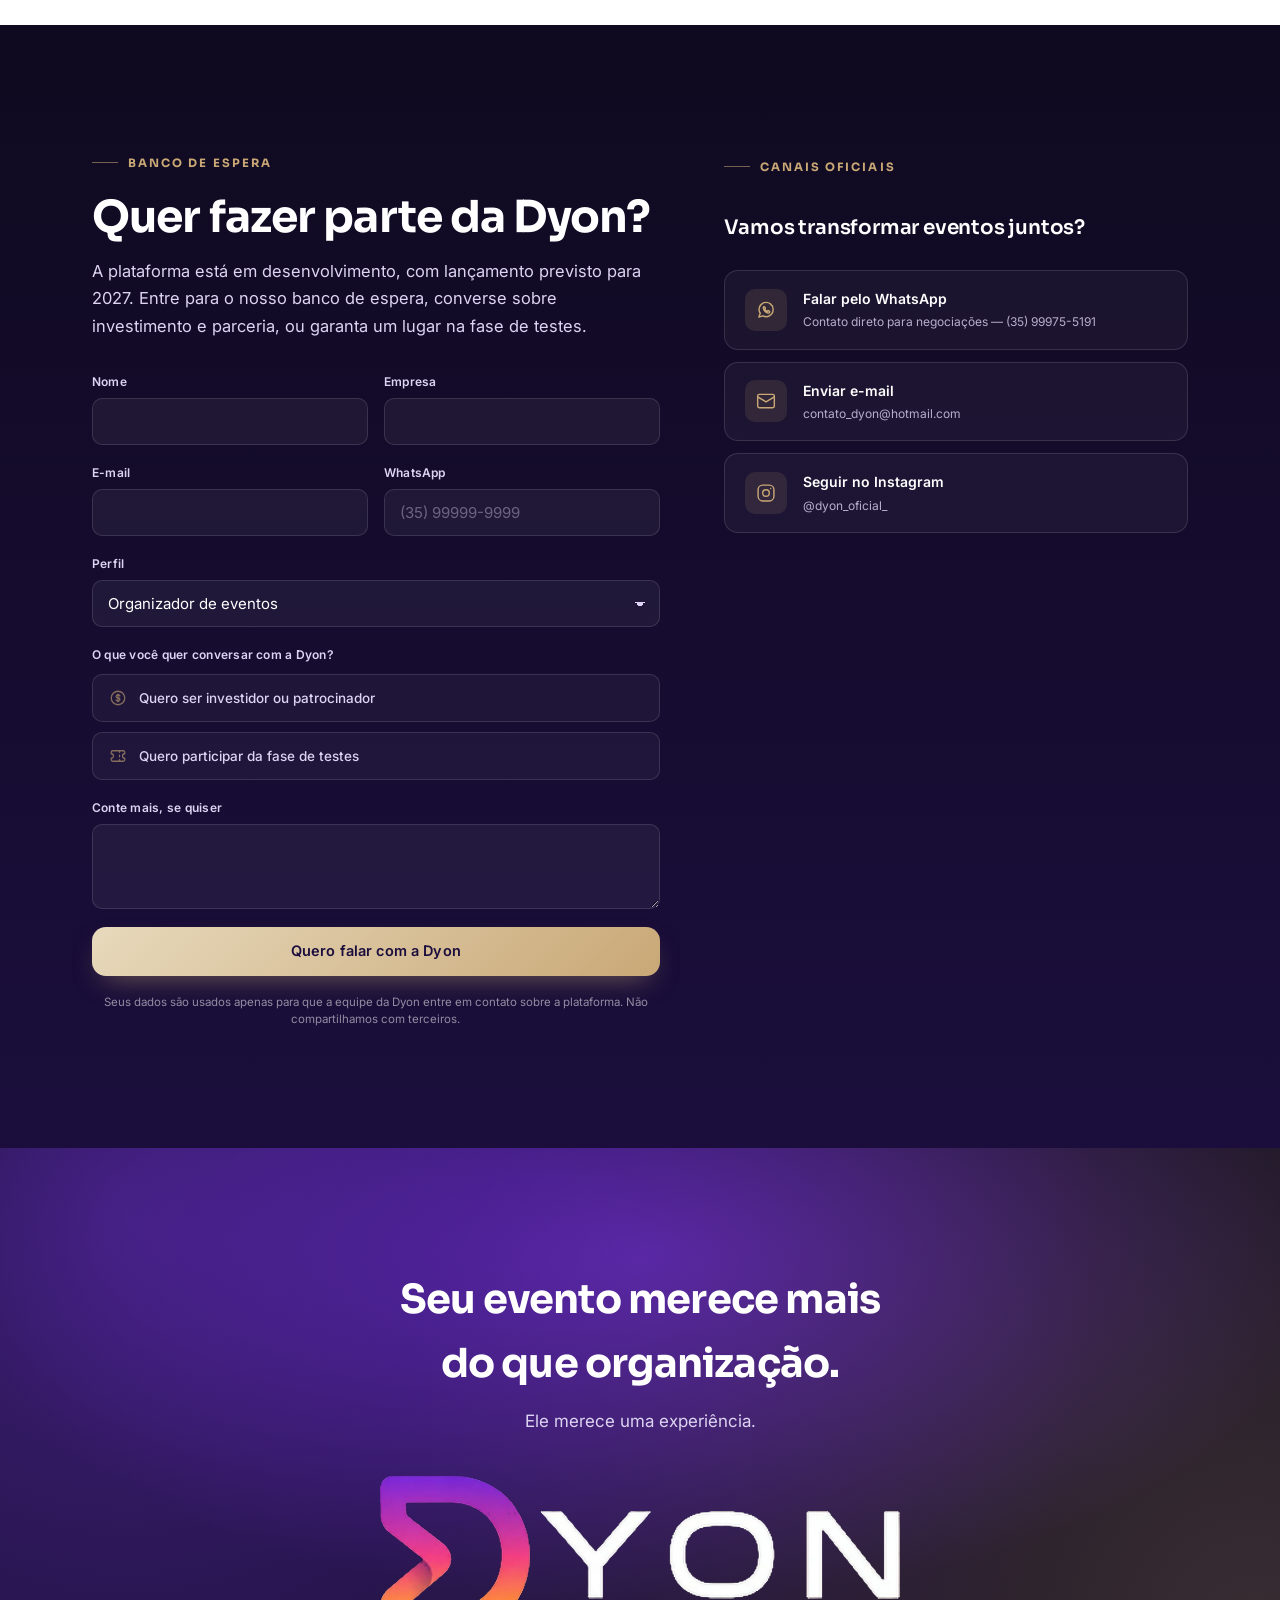
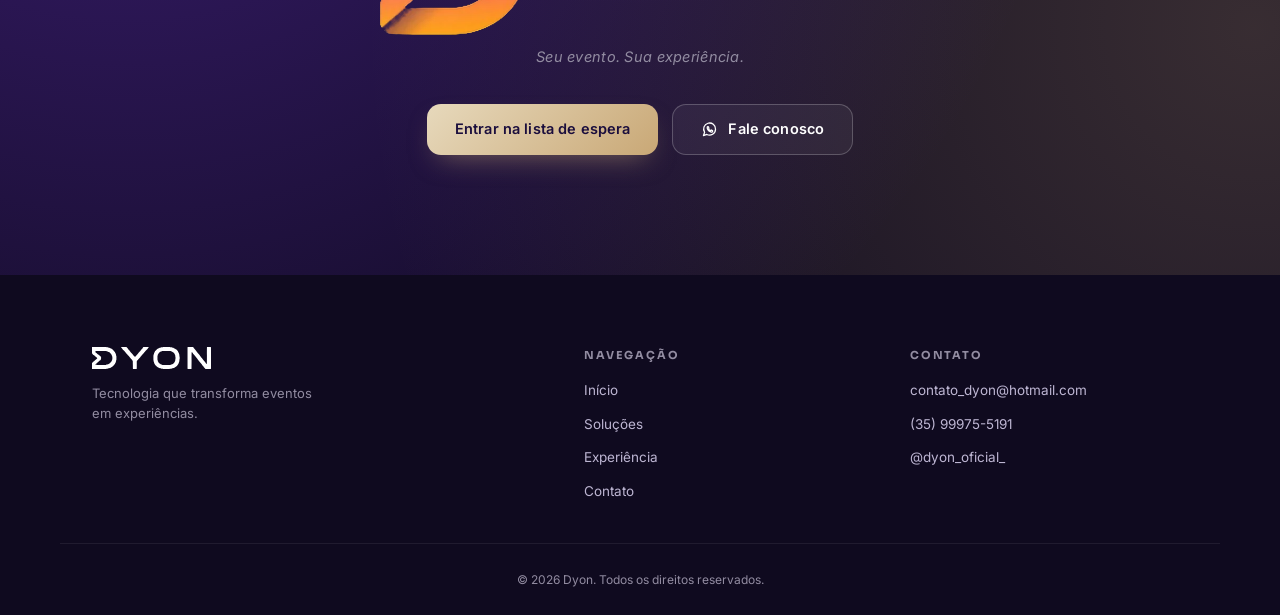
==== commit 2ce1ddca: "Troca os logos por SVG e WebP, e corrige a largura declarada Os dois PNG de logo somavam 199 KB de u" ====
--- a/index.html
+++ b/index.html
@@ -194,7 +194,7 @@
 <header class="nav" id="nav">
   <div class="nav-inner">
     <a href="#inicio" class="nav-logo" aria-label="Dyon — ir para o início">
-      <img class="nav-logo-img" src="logo-dyon-branco.png" alt="" width="760" height="140" decoding="async">
+      <img class="nav-logo-img" src="logo-dyon-branco.svg" alt="" width="760" height="140" decoding="async">
     </a>
     <nav class="nav-links" id="navLinks" aria-label="Navegação principal">
       <a href="#inicio">Início</a>
@@ -805,7 +805,7 @@
   <div class="section-inner center">
     <h2 class="cta-final-title">Seu evento merece mais do que organização.</h2>
     <p class="cta-final-sub">Ele merece uma experiência.</p>
-    <img class="cta-final-brand" src="logo-dyon.png" alt="DYON" width="784" height="300" decoding="async">
+    <picture><source srcset="logo-dyon.webp" type="image/webp"><img class="cta-final-brand" src="logo-dyon.png" alt="DYON" width="979" height="300" decoding="async"></picture>
     <p class="cta-final-slogan">Seu evento. Sua experiência.</p>
     <div class="hero-actions">
       <a href="#contato" class="btn btn-gold">Entrar na lista de espera</a>
@@ -823,7 +823,7 @@
   <div class="section-inner footer-inner">
     <div class="footer-brand">
       <span class="footer-logo">
-        <img src="logo-dyon-branco.png" alt="DYON" width="760" height="140" decoding="async">
+        <img src="logo-dyon-branco.svg" alt="DYON" width="760" height="140" decoding="async">
       </span>
       <p>Tecnologia que transforma eventos em experiências.</p>
     </div>
--- a/style.css
+++ b/style.css
@@ -23,10 +23,14 @@
   --ink-soft:#615B70;
   --ink-faint:#928CA1;
   /* Variante do --ink-faint para texto pequeno sobre fundo CLARO.
-     #928CA1 sobre --lavender-50 da 2.99:1 e reprova no WCAG AA (minimo 4.5:1).
-     Esta da 5.17:1. O --ink-faint original segue em uso no rodape escuro,
-     onde ja passa com 5.99:1 — por isso a variante em vez de trocar o token. */
-  --ink-faint-on-light:#6B6480;
+     O --ink-faint original (#928CA1) segue em uso no rodape escuro, onde ja
+     passa com 5.99:1 — por isso a variante em vez de trocar o token.
+
+     O valor foi medido no pixel renderizado, nao deduzido do CSS: a legenda
+     da plataforma cai sobre a sombra do mockup, que escurece o fundo de
+     --lavender-50 (#F7F5FC) para cerca de #D6D2DF. Contra esse fundo real,
+     esta cor da 4.95:1; contra o lavanda liso, 6.80:1. */
+  --ink-faint-on-light:#595367;
   --line:#E7E2F1;
   --line-light:rgba(255,255,255,0.12);
   --line-light-strong:rgba(255,255,255,0.22);
@@ -451,7 +455,7 @@
   background:#EDE9FE; color:#5B3CC4; padding:4px 6px; border-radius:5px; flex:none;
 }
 .app-linha b{font-size:10.5px; font-weight:500; color:#3d3650; flex:1; min-width:0; overflow:hidden; text-overflow:ellipsis; white-space:nowrap;}
-.app-linha em{font-style:normal; font-size:8.5px; color:#866e23; background:#FBF3DA; padding:3px 7px; border-radius:20px; flex:none;}
+.app-linha em{font-style:normal; font-size:8.5px; color:#7e671f; background:#FBF3DA; padding:3px 7px; border-radius:20px; flex:none;}
 .plataforma figcaption{font-size:12.5px; color:var(--ink-faint-on-light); text-align:center;}
 
 /* --- experiência do convidado --- */
